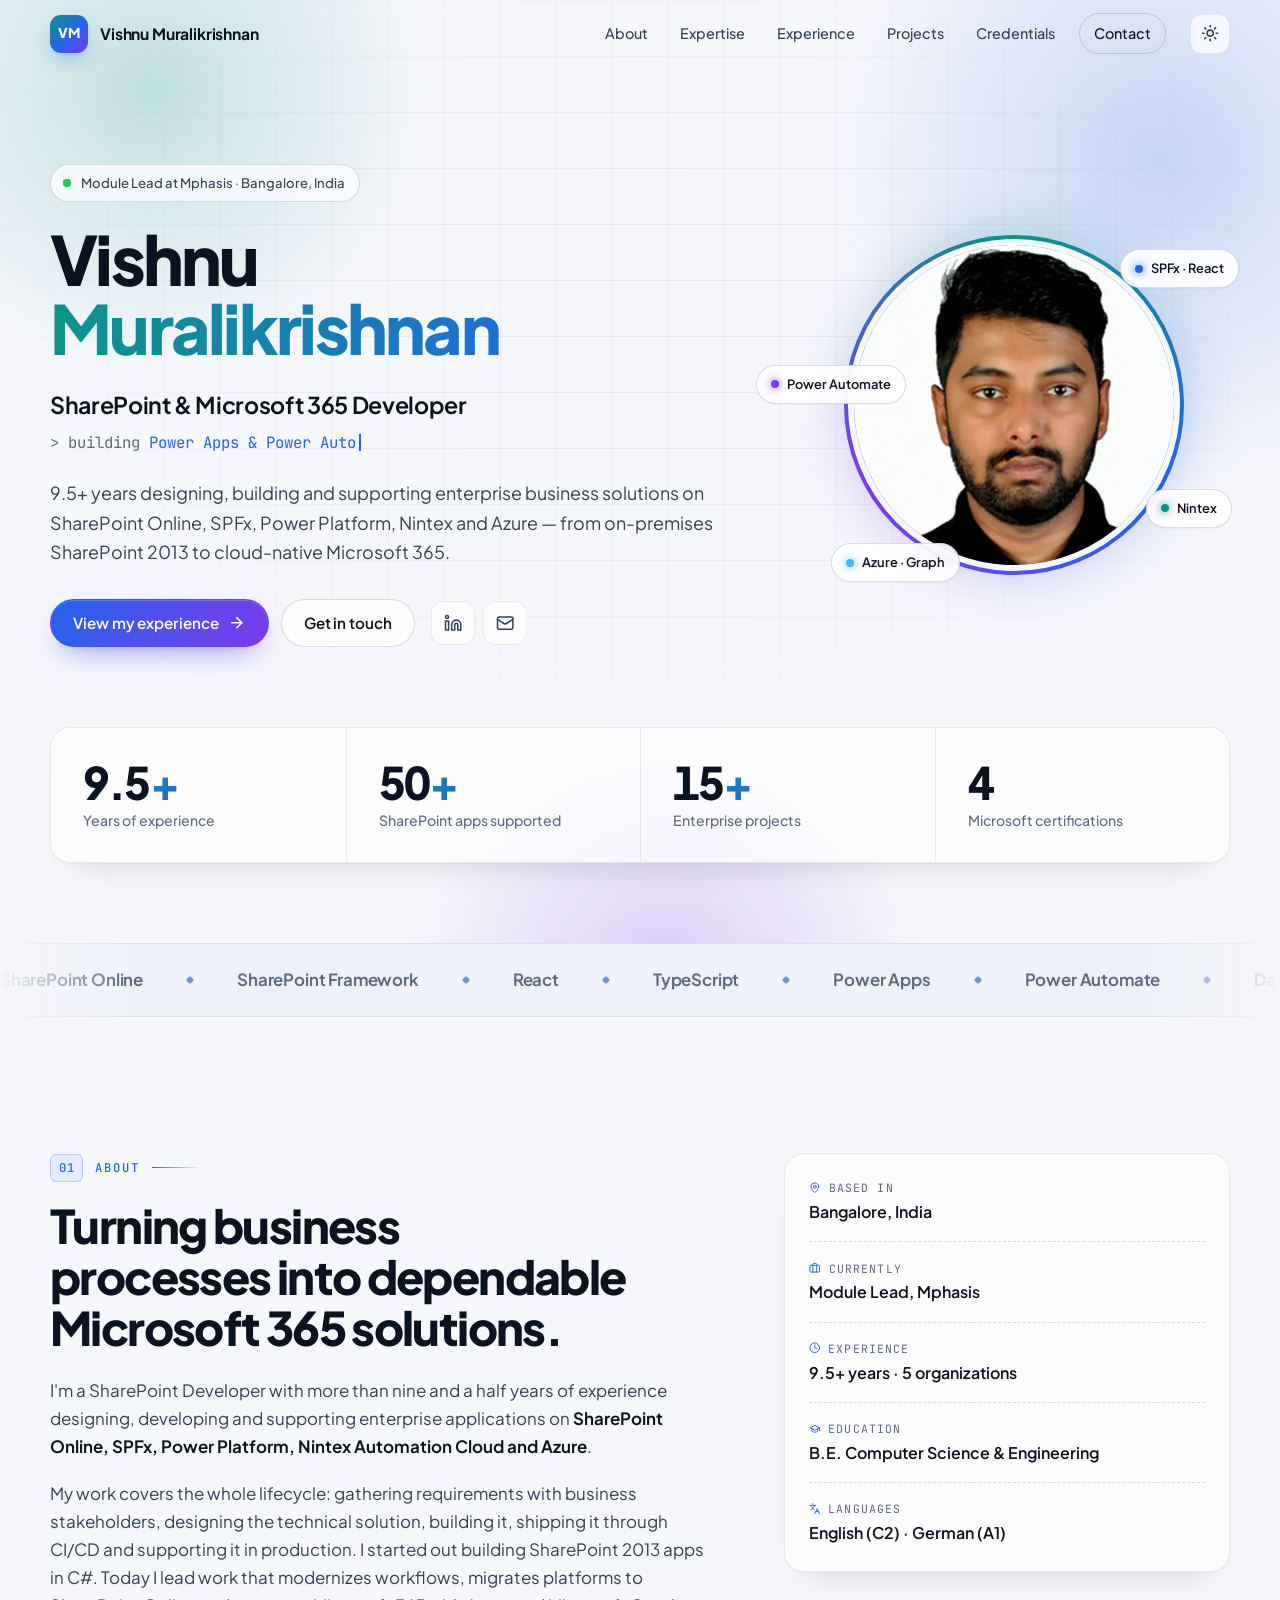
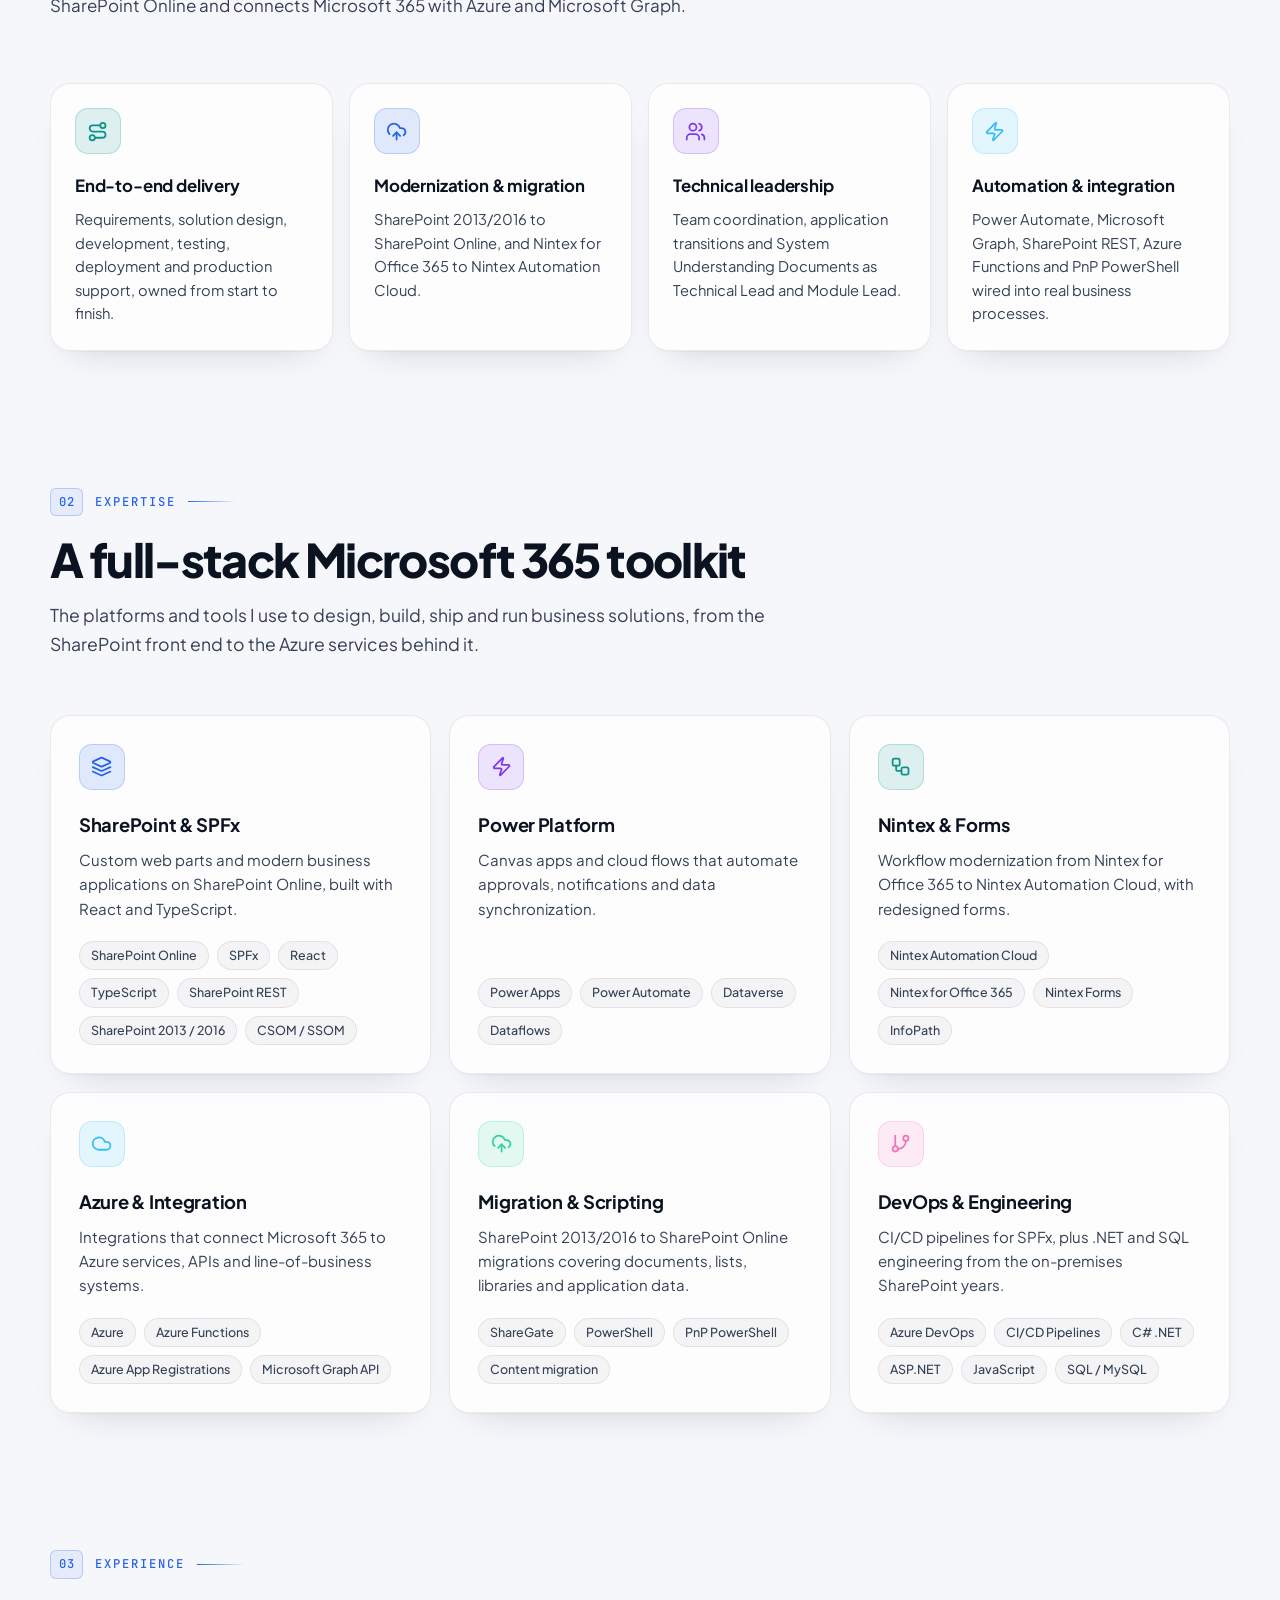
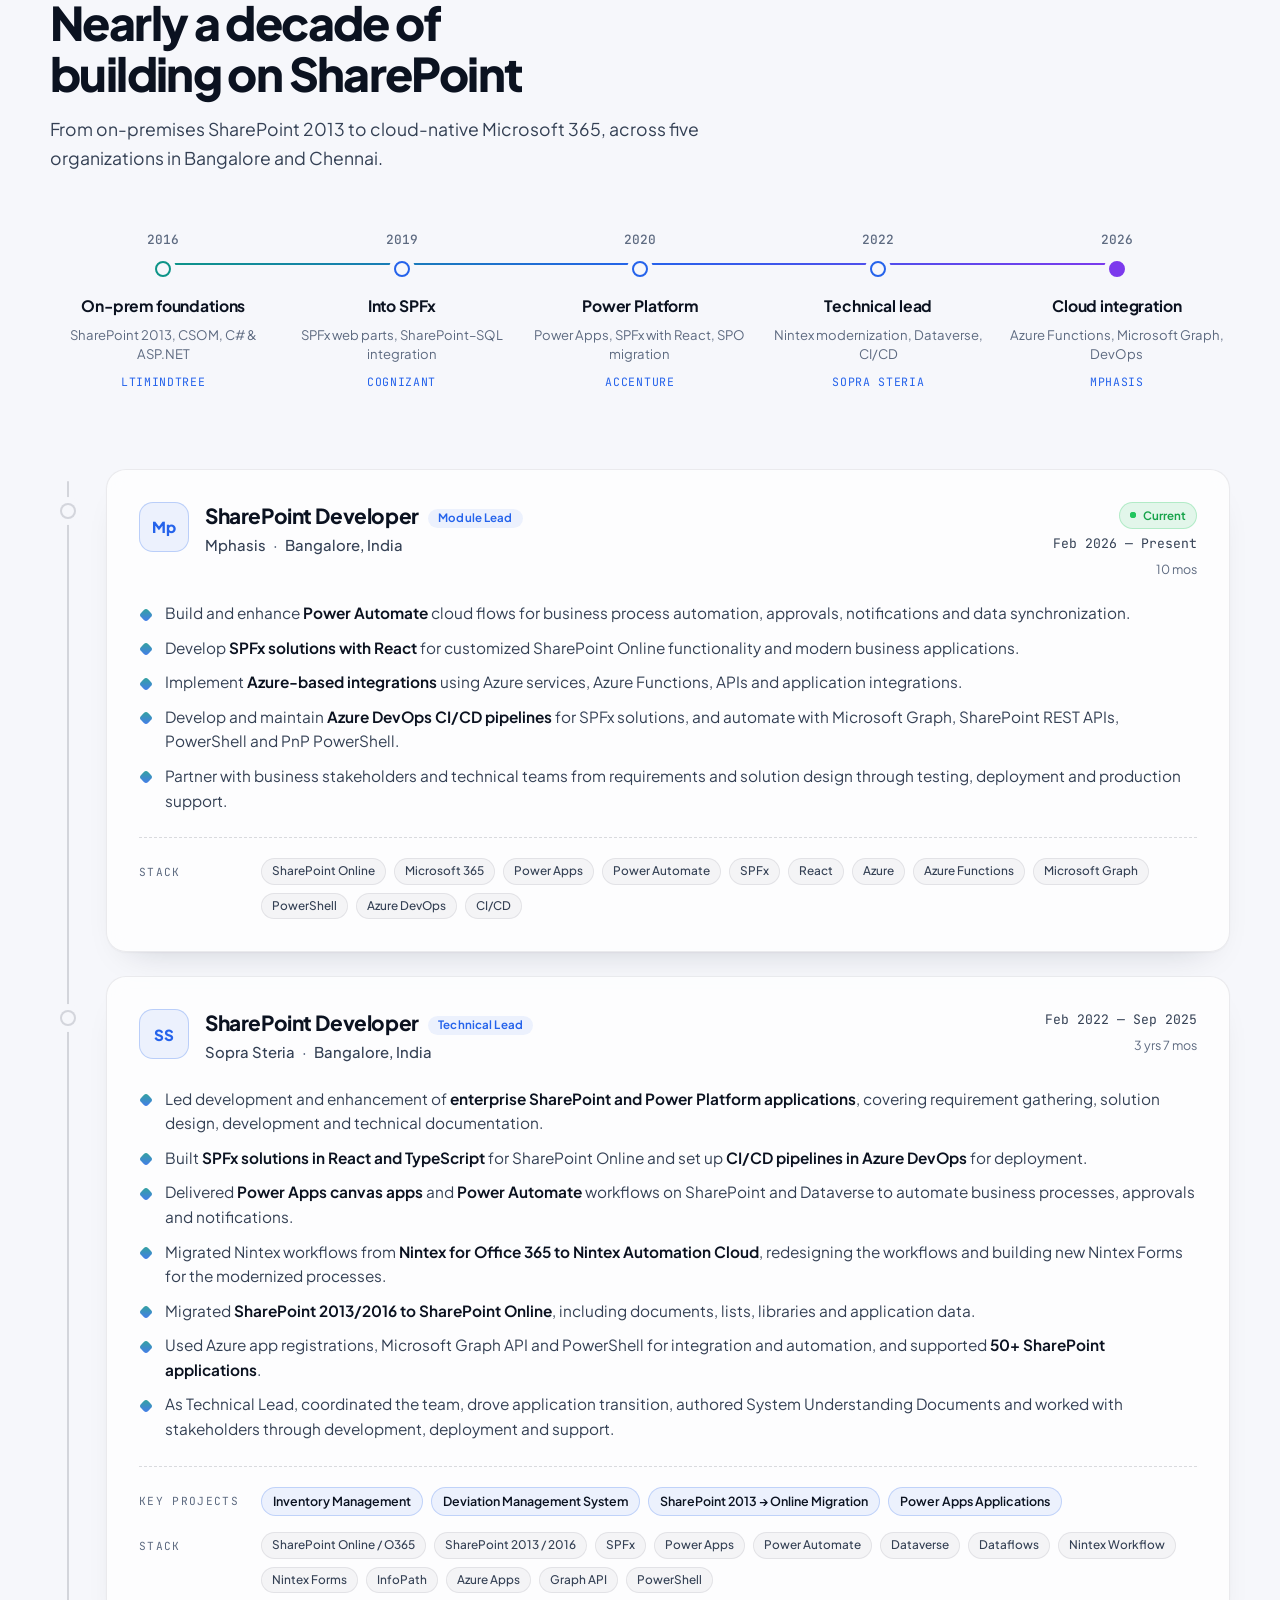
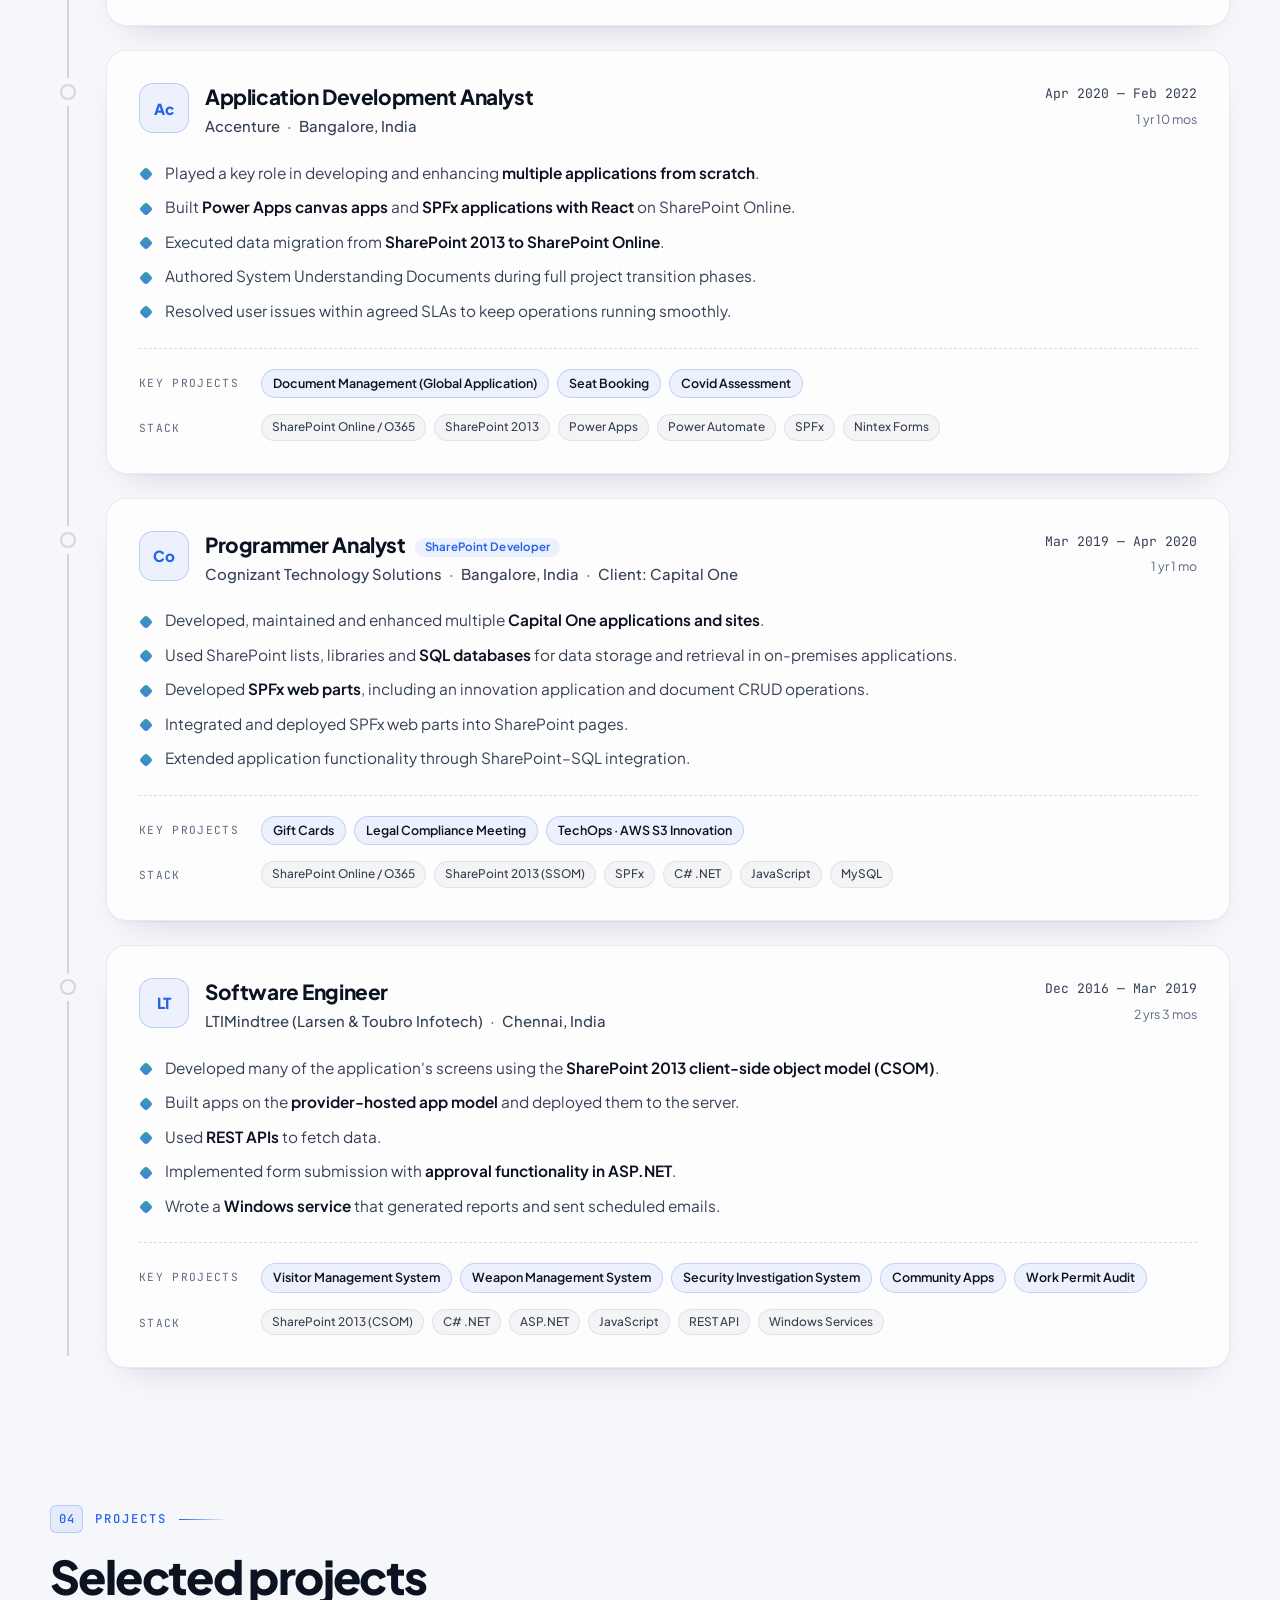
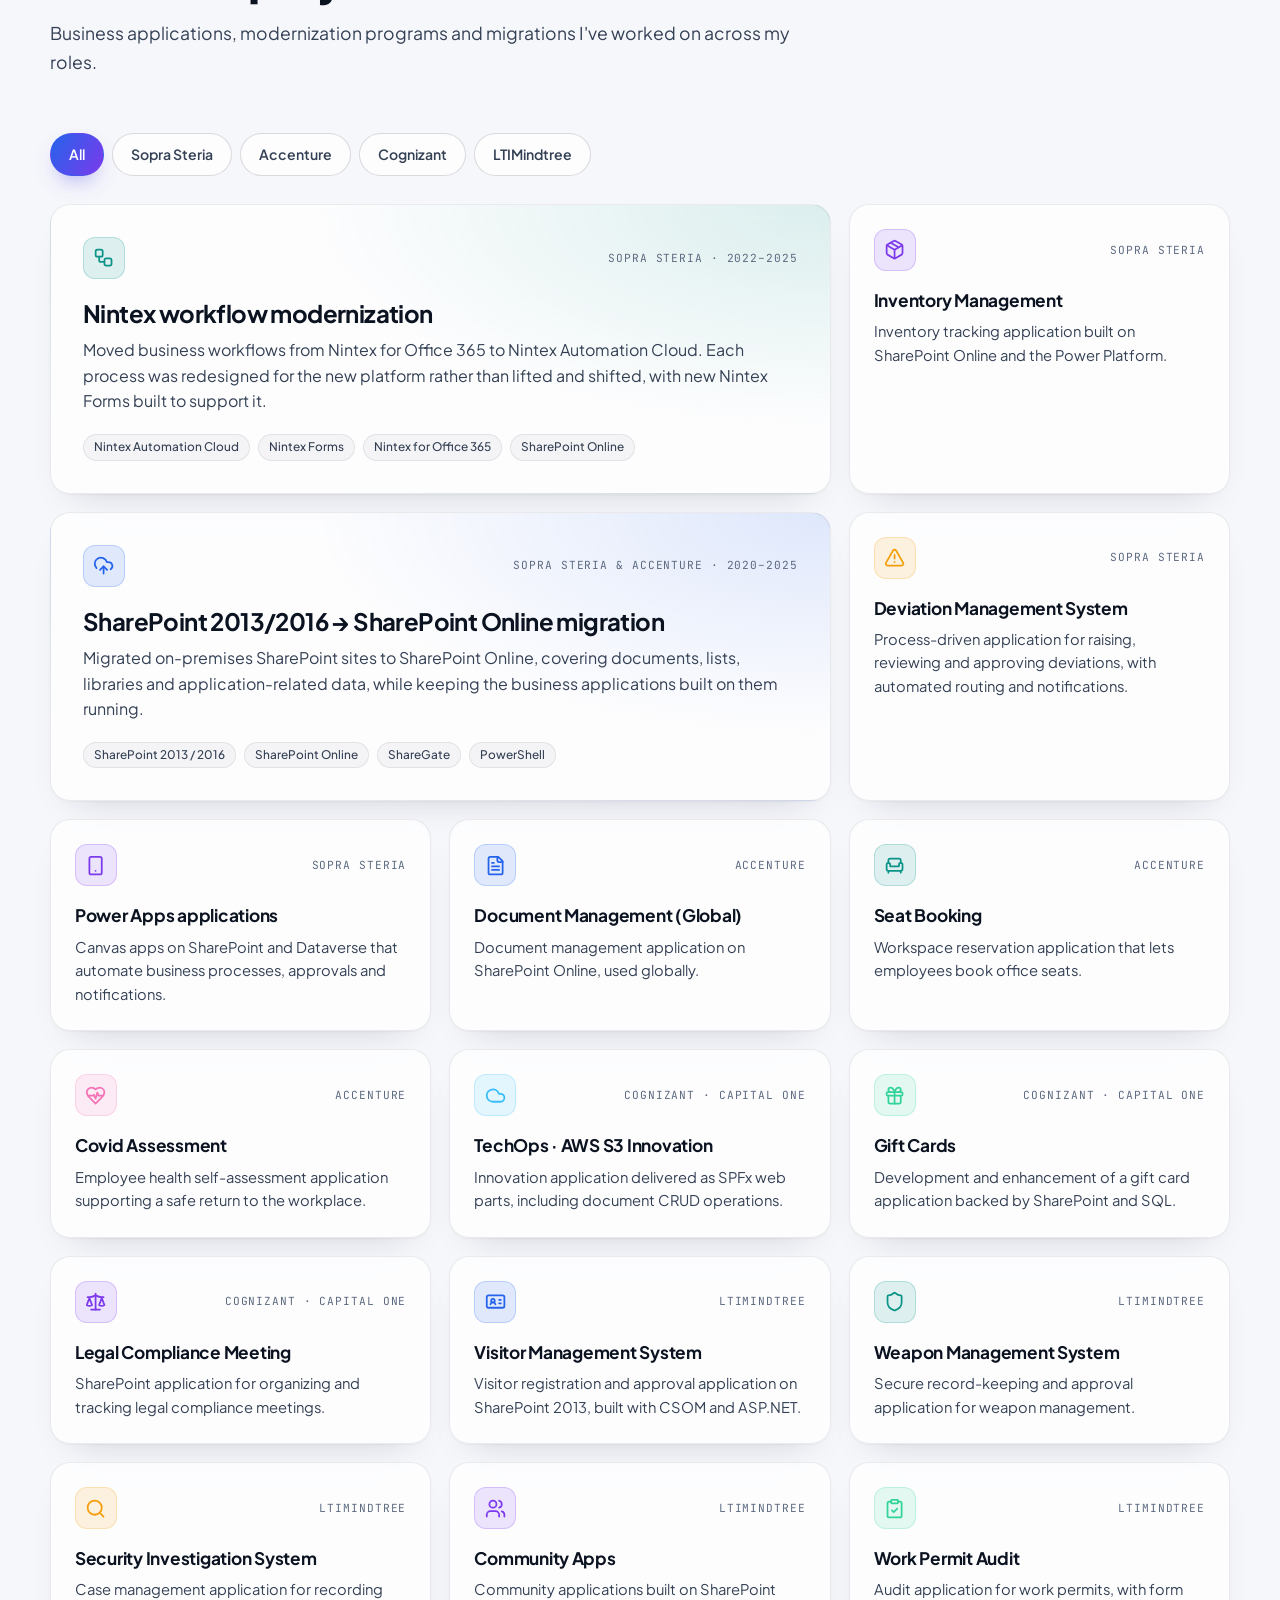
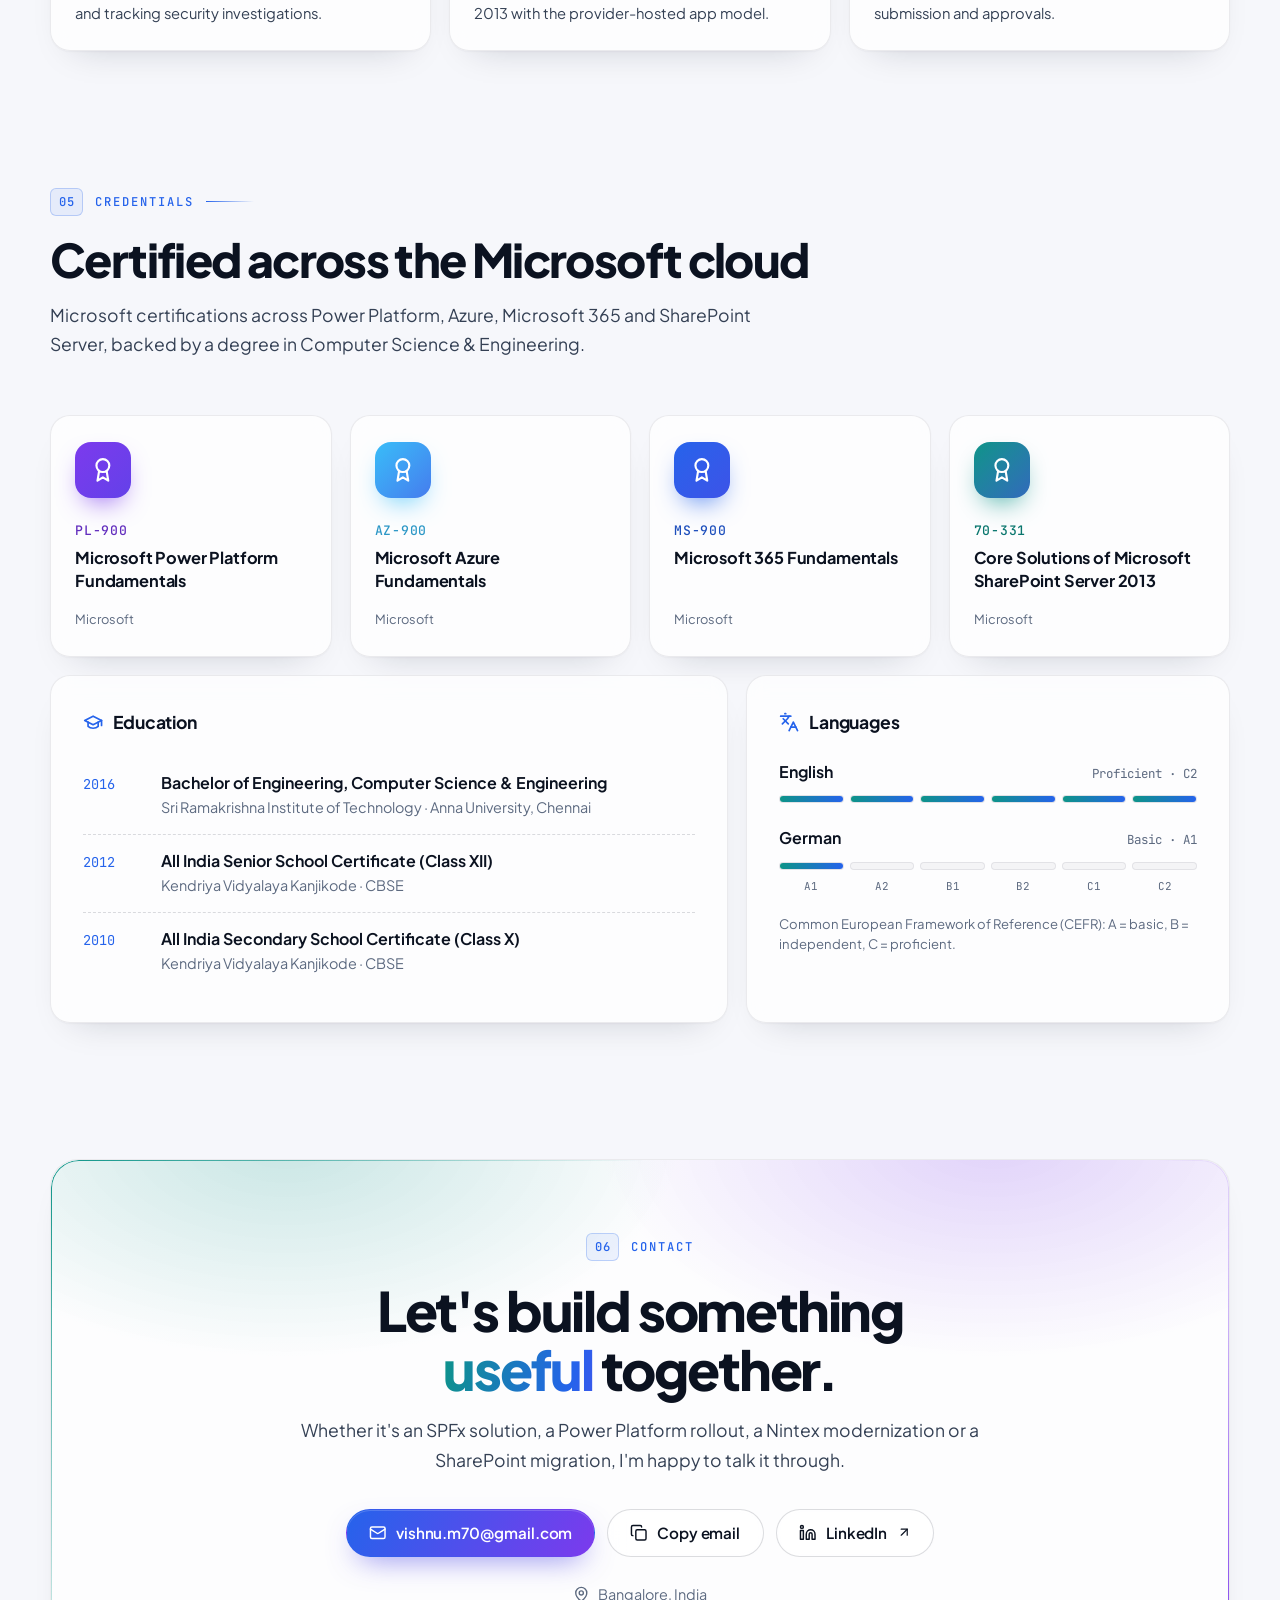
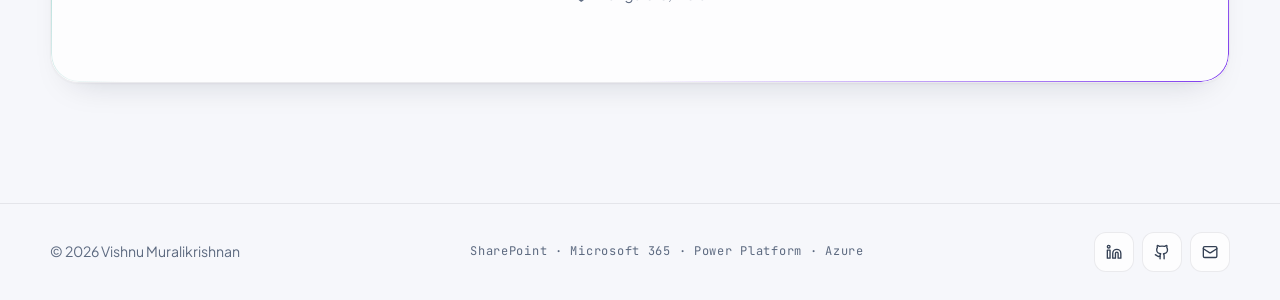
==== index.html @ fee33282 "Add personal portfolio site Single-page profile site for vishnumurali.github.io: hero, about, expert" ====
<!doctype html>
<html lang="en">
<head>
  <meta charset="utf-8">
  <meta name="viewport" content="width=device-width, initial-scale=1">
  <title>Vishnu Muralikrishnan — SharePoint &amp; Microsoft 365 Developer</title>
  <meta name="description" content="SharePoint Developer with 9.5+ years of experience in SharePoint Online, SPFx, React, Power Platform, Nintex Automation Cloud and Azure. Module Lead at Mphasis, Bangalore.">
  <meta name="author" content="Vishnu Muralikrishnan">
  <meta name="theme-color" content="#070b14" media="(prefers-color-scheme: dark)">
  <meta name="theme-color" content="#f6f7fb" media="(prefers-color-scheme: light)">
  <link rel="canonical" href="https://vishnumurali.github.io/">

  <meta property="og:type" content="profile">
  <meta property="og:url" content="https://vishnumurali.github.io/">
  <meta property="og:site_name" content="Vishnu Muralikrishnan">
  <meta property="og:title" content="Vishnu Muralikrishnan — SharePoint &amp; Microsoft 365 Developer">
  <meta property="og:description" content="9.5+ years building enterprise solutions on SharePoint Online, SPFx, Power Platform, Nintex and Azure.">
  <meta property="og:image" content="https://vishnumurali.github.io/assets/img/og-image.png">
  <meta property="og:image:width" content="1200">
  <meta property="og:image:height" content="630">
  <meta property="og:image:alt" content="Vishnu Muralikrishnan — SharePoint &amp; Microsoft 365 Developer">
  <meta property="profile:first_name" content="Vishnu">
  <meta property="profile:last_name" content="Muralikrishnan">
  <meta name="twitter:card" content="summary_large_image">
  <meta name="twitter:title" content="Vishnu Muralikrishnan — SharePoint &amp; Microsoft 365 Developer">
  <meta name="twitter:description" content="9.5+ years building enterprise solutions on SharePoint Online, SPFx, Power Platform, Nintex and Azure.">
  <meta name="twitter:image" content="https://vishnumurali.github.io/assets/img/og-image.png">

  <link rel="icon" href="assets/img/favicon.svg" type="image/svg+xml">
  <link rel="apple-touch-icon" href="assets/img/apple-touch-icon.png">
  <link rel="preconnect" href="https://fonts.googleapis.com">
  <link rel="preconnect" href="https://fonts.gstatic.com" crossorigin>
  <link rel="stylesheet" href="https://fonts.googleapis.com/css2?family=JetBrains+Mono:wght@400;500&amp;family=Plus+Jakarta+Sans:wght@400;500;600;700;800&amp;display=swap">
  <link rel="stylesheet" href="assets/css/style.css">
  <link rel="preload" as="image" href="assets/img/profile.webp" fetchpriority="high">

  <script>
    (function () {
      var d = document.documentElement, t = null;
      d.classList.add('js');
      try { t = localStorage.getItem('theme'); } catch (e) {}
      if (t !== 'light' && t !== 'dark') {
        t = window.matchMedia && matchMedia('(prefers-color-scheme: light)').matches ? 'light' : 'dark';
      }
      d.setAttribute('data-theme', t);
    })();
  </script>
  <script type="application/ld+json">
  {
    "@context": "https://schema.org",
    "@type": "Person",
    "name": "Vishnu Muralikrishnan",
    "url": "https://vishnumurali.github.io/",
    "image": "https://vishnumurali.github.io/assets/img/profile.webp",
    "jobTitle": "SharePoint Developer (Module Lead)",
    "worksFor": { "@type": "Organization", "name": "Mphasis" },
    "address": { "@type": "PostalAddress", "addressLocality": "Bangalore", "addressCountry": "IN" },
    "alumniOf": { "@type": "CollegeOrUniversity", "name": "Sri Ramakrishna Institute of Technology" },
    "email": "mailto:vishnu.m70@gmail.com",
    "sameAs": ["https://www.linkedin.com/in/vishnumuralikrishnan", "https://github.com/vishnumurali"],
    "knowsAbout": ["SharePoint Online", "SharePoint Framework (SPFx)", "React", "TypeScript", "Power Apps", "Power Automate", "Dataverse", "Nintex Automation Cloud", "Nintex Forms", "Microsoft Azure", "Azure Functions", "Microsoft Graph API", "PnP PowerShell", "Azure DevOps", "SharePoint Migration"]
  }
  </script>
  <script src="assets/js/main.js" defer></script>
</head>
<body>
  <a class="skip-link" href="#main">Skip to content</a>
  <div class="scroll-progress" aria-hidden="true"></div>

  <!-- Icon sprite -->
  <svg class="sprite" aria-hidden="true" focusable="false">
    <symbol id="i-arrow-right" viewBox="0 0 24 24"><path d="M5 12h14"/><path d="m12 5 7 7-7 7"/></symbol>
    <symbol id="i-arrow-up" viewBox="0 0 24 24"><path d="m5 12 7-7 7 7"/><path d="M12 19V5"/></symbol>
    <symbol id="i-arrow-up-right" viewBox="0 0 24 24"><path d="M7 7h10v10"/><path d="M7 17 17 7"/></symbol>
    <symbol id="i-mail" viewBox="0 0 24 24"><rect width="20" height="16" x="2" y="4" rx="2"/><path d="m22 7-8.97 5.7a1.94 1.94 0 0 1-2.06 0L2 7"/></symbol>
    <symbol id="i-linkedin" viewBox="0 0 24 24"><path d="M16 8a6 6 0 0 1 6 6v7h-4v-7a2 2 0 0 0-2-2 2 2 0 0 0-2 2v7h-4v-7a6 6 0 0 1 6-6z"/><rect width="4" height="12" x="2" y="9"/><circle cx="4" cy="4" r="2"/></symbol>
    <symbol id="i-github" viewBox="0 0 24 24"><path d="M15 22v-4a4.8 4.8 0 0 0-1-3.5c3 0 6-2 6-5.5.08-1.25-.27-2.48-1-3.5.28-1.15.28-2.35 0-3.5 0 0-1 0-3 1.5-2.64-.5-5.36-.5-8 0C6 2 5 2 5 2c-.3 1.15-.3 2.35 0 3.5A5.403 5.403 0 0 0 4 9c0 3.5 3 5.5 6 5.5-.39.49-.68 1.05-.85 1.65-.17.6-.22 1.23-.15 1.85v4"/><path d="M9 18c-4.51 2-5-2-7-2"/></symbol>
    <symbol id="i-sun" viewBox="0 0 24 24"><circle cx="12" cy="12" r="4"/><path d="M12 2v2"/><path d="M12 20v2"/><path d="m4.93 4.93 1.41 1.41"/><path d="m17.66 17.66 1.41 1.41"/><path d="M2 12h2"/><path d="M20 12h2"/><path d="m6.34 17.66-1.41 1.41"/><path d="m19.07 4.93-1.41 1.41"/></symbol>
    <symbol id="i-moon" viewBox="0 0 24 24"><path d="M12 3a6 6 0 0 0 9 9 9 9 0 1 1-9-9Z"/></symbol>
    <symbol id="i-menu" viewBox="0 0 24 24"><path d="M4 7h16"/><path d="M4 12h16"/><path d="M4 17h16"/></symbol>
    <symbol id="i-x" viewBox="0 0 24 24"><path d="M18 6 6 18"/><path d="m6 6 12 12"/></symbol>
    <symbol id="i-map-pin" viewBox="0 0 24 24"><path d="M20 10c0 6-8 12-8 12s-8-6-8-12a8 8 0 0 1 16 0Z"/><circle cx="12" cy="10" r="3"/></symbol>
    <symbol id="i-briefcase" viewBox="0 0 24 24"><rect width="20" height="14" x="2" y="7" rx="2"/><path d="M16 21V5a2 2 0 0 0-2-2h-4a2 2 0 0 0-2 2v16"/></symbol>
    <symbol id="i-clock" viewBox="0 0 24 24"><circle cx="12" cy="12" r="10"/><path d="M12 6v6l4 2"/></symbol>
    <symbol id="i-cap" viewBox="0 0 24 24"><path d="M22 10 12 5 2 10l10 5 10-5Z"/><path d="M6 12v5c3 3 9 3 12 0v-5"/><path d="M22 10v6"/></symbol>
    <symbol id="i-languages" viewBox="0 0 24 24"><path d="m5 8 6 6"/><path d="m4 14 6-6 2-3"/><path d="M2 5h12"/><path d="M7 2h1"/><path d="m22 22-5-10-5 10"/><path d="M14 18h6"/></symbol>
    <symbol id="i-layers" viewBox="0 0 24 24"><path d="M12.83 2.18a2 2 0 0 0-1.66 0L2.6 6.08a1 1 0 0 0 0 1.83l8.58 3.91a2 2 0 0 0 1.66 0l8.58-3.9a1 1 0 0 0 0-1.83Z"/><path d="m22 17.65-9.17 4.16a2 2 0 0 1-1.66 0L2 17.65"/><path d="m22 12.65-9.17 4.16a2 2 0 0 1-1.66 0L2 12.65"/></symbol>
    <symbol id="i-zap" viewBox="0 0 24 24"><path d="M4 14a1 1 0 0 1-.78-1.63l9.9-10.2a.5.5 0 0 1 .86.46l-1.92 6.02A1 1 0 0 0 13 10h7a1 1 0 0 1 .78 1.63l-9.9 10.2a.5.5 0 0 1-.86-.46l1.92-6.02A1 1 0 0 0 11 14z"/></symbol>
    <symbol id="i-workflow" viewBox="0 0 24 24"><rect width="8" height="8" x="3" y="3" rx="2"/><path d="M7 11v4a2 2 0 0 0 2 2h4"/><rect width="8" height="8" x="13" y="13" rx="2"/></symbol>
    <symbol id="i-cloud" viewBox="0 0 24 24"><path d="M17.5 19H9a7 7 0 1 1 6.71-9h1.79a4.5 4.5 0 1 1 0 9Z"/></symbol>
    <symbol id="i-cloud-up" viewBox="0 0 24 24"><path d="M12 13v8"/><path d="M4 14.9A7 7 0 1 1 15.71 8h1.79a4.5 4.5 0 0 1 2.5 8.24"/><path d="m8 17 4-4 4 4"/></symbol>
    <symbol id="i-branch" viewBox="0 0 24 24"><path d="M6 3v12"/><circle cx="18" cy="6" r="3"/><circle cx="6" cy="18" r="3"/><path d="M18 9a9 9 0 0 1-9 9"/></symbol>
    <symbol id="i-route" viewBox="0 0 24 24"><circle cx="6" cy="19" r="3"/><path d="M9 19h8.5a3.5 3.5 0 0 0 0-7h-11a3.5 3.5 0 0 1 0-7H15"/><circle cx="18" cy="5" r="3"/></symbol>
    <symbol id="i-users" viewBox="0 0 24 24"><path d="M16 21v-2a4 4 0 0 0-4-4H6a4 4 0 0 0-4 4v2"/><circle cx="9" cy="7" r="4"/><path d="M22 21v-2a4 4 0 0 0-3-3.87"/><path d="M16 3.13a4 4 0 0 1 0 7.75"/></symbol>
    <symbol id="i-award" viewBox="0 0 24 24"><circle cx="12" cy="8" r="6"/><path d="M15.48 12.89 17 22l-5-3-5 3 1.52-9.11"/></symbol>
    <symbol id="i-shield" viewBox="0 0 24 24"><path d="M20 13c0 5-3.5 7.5-7.66 8.95a1 1 0 0 1-.67-.01C7.5 20.5 4 18 4 13V6a1 1 0 0 1 1-1c2 0 4.5-1.2 6.24-2.72a1.17 1.17 0 0 1 1.52 0C14.51 3.81 17 5 19 5a1 1 0 0 1 1 1z"/></symbol>
    <symbol id="i-shield-check" viewBox="0 0 24 24"><path d="M20 13c0 5-3.5 7.5-7.66 8.95a1 1 0 0 1-.67-.01C7.5 20.5 4 18 4 13V6a1 1 0 0 1 1-1c2 0 4.5-1.2 6.24-2.72a1.17 1.17 0 0 1 1.52 0C14.51 3.81 17 5 19 5a1 1 0 0 1 1 1z"/><path d="m9 12 2 2 4-4"/></symbol>
    <symbol id="i-copy" viewBox="0 0 24 24"><rect width="14" height="14" x="8" y="8" rx="2"/><path d="M4 16c-1.1 0-2-.9-2-2V4c0-1.1.9-2 2-2h10c1.1 0 2 .9 2 2"/></symbol>
    <symbol id="i-check" viewBox="0 0 24 24"><path d="M20 6 9 17l-5-5"/></symbol>
    <symbol id="i-code" viewBox="0 0 24 24"><path d="m16 18 6-6-6-6"/><path d="m8 6-6 6 6 6"/></symbol>
    <symbol id="i-package" viewBox="0 0 24 24"><path d="M11 21.73a2 2 0 0 0 2 0l7-4A2 2 0 0 0 21 16V8a2 2 0 0 0-1-1.73l-7-4a2 2 0 0 0-2 0l-7 4A2 2 0 0 0 3 8v8a2 2 0 0 0 1 1.73z"/><path d="M12 22V12"/><path d="m3.3 7 7.7 4.73a2 2 0 0 0 2 0L20.7 7"/><path d="m7.5 4.27 9 5.15"/></symbol>
    <symbol id="i-alert" viewBox="0 0 24 24"><path d="m21.73 18-8-14a2 2 0 0 0-3.48 0l-8 14A2 2 0 0 0 4 21h16a2 2 0 0 0 1.73-3"/><path d="M12 9v4"/><path d="M12 17h.01"/></symbol>
    <symbol id="i-phone-app" viewBox="0 0 24 24"><rect width="14" height="20" x="5" y="2" rx="2"/><path d="M12 18h.01"/></symbol>
    <symbol id="i-file" viewBox="0 0 24 24"><path d="M15 2H6a2 2 0 0 0-2 2v16a2 2 0 0 0 2 2h12a2 2 0 0 0 2-2V7Z"/><path d="M14 2v4a2 2 0 0 0 2 2h4"/><path d="M16 13H8"/><path d="M16 17H8"/><path d="M10 9H8"/></symbol>
    <symbol id="i-seat" viewBox="0 0 24 24"><path d="M19 9V6a2 2 0 0 0-2-2H7a2 2 0 0 0-2 2v3"/><path d="M3 16a2 2 0 0 0 2 2h14a2 2 0 0 0 2-2v-5a2 2 0 0 0-4 0v1.5a.5.5 0 0 1-.5.5h-9a.5.5 0 0 1-.5-.5V11a2 2 0 0 0-4 0z"/><path d="M5 18v2"/><path d="M19 18v2"/></symbol>
    <symbol id="i-heart-pulse" viewBox="0 0 24 24"><path d="M19 14c1.49-1.46 3-3.21 3-5.5A5.5 5.5 0 0 0 16.5 3c-1.76 0-3 .5-4.5 2-1.5-1.5-2.74-2-4.5-2A5.5 5.5 0 0 0 2 8.5c0 2.3 1.5 4.05 3 5.5l7 7Z"/><path d="M3.22 12H9.5l.5-1 2 4.5 2-7 1.5 3.5h5.27"/></symbol>
    <symbol id="i-gift" viewBox="0 0 24 24"><rect x="3" y="8" width="18" height="4" rx="1"/><path d="M12 8v13"/><path d="M19 12v7a2 2 0 0 1-2 2H7a2 2 0 0 1-2-2v-7"/><path d="M7.5 8a2.5 2.5 0 0 1 0-5C9.5 3 11 5 12 8c1-3 2.5-5 4.5-5a2.5 2.5 0 0 1 0 5"/></symbol>
    <symbol id="i-scale" viewBox="0 0 24 24"><path d="m16 16 3-8 3 8c-.87.65-1.92 1-3 1s-2.13-.35-3-1Z"/><path d="m2 16 3-8 3 8c-.87.65-1.92 1-3 1s-2.13-.35-3-1Z"/><path d="M7 21h10"/><path d="M12 3v18"/><path d="M3 7h2c2 0 5-1 7-2 2 1 5 2 7 2h2"/></symbol>
    <symbol id="i-id-card" viewBox="0 0 24 24"><path d="M16 10h2"/><path d="M16 14h2"/><path d="M6.17 15a3 3 0 0 1 5.66 0"/><circle cx="9" cy="11" r="2"/><rect x="2" y="5" width="20" height="14" rx="2"/></symbol>
    <symbol id="i-search" viewBox="0 0 24 24"><circle cx="11" cy="11" r="8"/><path d="m21 21-4.3-4.3"/></symbol>
    <symbol id="i-clipboard" viewBox="0 0 24 24"><rect width="8" height="4" x="8" y="2" rx="1"/><path d="M16 4h2a2 2 0 0 1 2 2v14a2 2 0 0 1-2 2H6a2 2 0 0 1-2-2V6a2 2 0 0 1 2-2h2"/><path d="m9 14 2 2 4-4"/></symbol>
  </svg>

  <!-- Navigation -->
  <header class="nav">
    <div class="container nav-inner">
      <a class="brand" href="#top" aria-label="Vishnu Muralikrishnan, back to top">
        <span class="brand-mark" aria-hidden="true">VM</span>
        <span class="brand-name">Vishnu Muralikrishnan</span>
      </a>
      <nav class="nav-links" id="nav-links" aria-label="Primary">
        <a href="#about">About</a>
        <a href="#expertise">Expertise</a>
        <a href="#experience">Experience</a>
        <a href="#projects">Projects</a>
        <a href="#credentials">Credentials</a>
        <a href="#contact" class="nav-cta">Contact</a>
      </nav>
      <div class="nav-actions">
        <button class="icon-btn theme-toggle" type="button" aria-label="Switch color theme">
          <svg class="i i-sun"><use href="#i-sun"/></svg>
          <svg class="i i-moon"><use href="#i-moon"/></svg>
        </button>
        <button class="icon-btn menu-toggle" type="button" aria-label="Open menu" aria-expanded="false" aria-controls="nav-links">
          <svg class="i i-open"><use href="#i-menu"/></svg>
          <svg class="i i-close"><use href="#i-x"/></svg>
        </button>
      </div>
    </div>
  </header>

  <main id="main">

    <!-- Hero -->
    <section class="hero" id="top">
      <div class="hero-bg" aria-hidden="true">
        <div class="aurora aurora-1"></div>
        <div class="aurora aurora-2"></div>
        <div class="aurora aurora-3"></div>
        <div class="hero-grid"></div>
        <div class="hero-grid hero-grid--glow"></div>
      </div>

      <div class="container hero-inner">
        <div class="hero-copy">
          <p class="hero-badge anim-in" style="--i:0"><span class="pulse" aria-hidden="true"></span>Module Lead at Mphasis · Bangalore, India</p>
          <h1 class="hero-title anim-in" style="--i:1">Vishnu <span class="grad-text">Muralikrishnan</span></h1>
          <p class="hero-role anim-in" style="--i:2">
            <span class="role-static">SharePoint &amp; Microsoft 365 Developer</span>
            <span class="role-typed" aria-hidden="true"><span class="typed-prefix">&gt; building</span> <span class="typed" data-words="SPFx solutions with React|Power Apps &amp; Power Automate|Nintex Automation Cloud workflows|Azure &amp; Microsoft Graph integrations|SharePoint Online migrations">SPFx solutions with React</span><span class="caret"></span></span>
          </p>
          <p class="hero-lead anim-in" style="--i:3">
            9.5+ years designing, building and supporting enterprise business solutions on SharePoint Online, SPFx, Power Platform, Nintex and Azure — from on-premises SharePoint 2013 to cloud-native Microsoft&nbsp;365.
          </p>
          <div class="hero-cta anim-in" style="--i:4">
            <a class="btn btn-primary" href="#experience">View my experience <svg class="i"><use href="#i-arrow-right"/></svg></a>
            <a class="btn btn-ghost" href="#contact">Get in touch</a>
            <div class="hero-social">
              <a class="icon-btn" href="https://www.linkedin.com/in/vishnumuralikrishnan" target="_blank" rel="noopener" aria-label="LinkedIn profile"><svg class="i"><use href="#i-linkedin"/></svg></a>
              <a class="icon-btn" href="mailto:vishnu.m70@gmail.com" aria-label="Send an email"><svg class="i"><use href="#i-mail"/></svg></a>
            </div>
          </div>
        </div>

        <div class="hero-visual anim-in" style="--i:2">
          <div class="portrait">
            <div class="portrait-glow" aria-hidden="true"></div>
            <div class="portrait-ring" aria-hidden="true"></div>
            <img src="assets/img/profile.webp" width="500" height="500" alt="Portrait of Vishnu Muralikrishnan" fetchpriority="high">
            <span class="float-chip chip-1" aria-hidden="true"><i style="--c:var(--a2)"></i>SPFx · React</span>
            <span class="float-chip chip-2" aria-hidden="true"><i style="--c:var(--a3)"></i>Power Automate</span>
            <span class="float-chip chip-3" aria-hidden="true"><i style="--c:var(--a1)"></i>Nintex</span>
            <span class="float-chip chip-4" aria-hidden="true"><i style="--c:#38bdf8"></i>Azure · Graph</span>
          </div>
        </div>
      </div>

      <div class="container">
        <dl class="stats anim-in" style="--i:5">
          <div class="stat">
            <dt>Years of experience</dt>
            <dd><span data-count="9.5" data-decimals="1">9.5</span><span class="stat-suffix">+</span></dd>
          </div>
          <div class="stat">
            <dt>SharePoint apps supported</dt>
            <dd><span data-count="50">50</span><span class="stat-suffix">+</span></dd>
          </div>
          <div class="stat">
            <dt>Enterprise projects</dt>
            <dd><span data-count="15">15</span><span class="stat-suffix">+</span></dd>
          </div>
          <div class="stat">
            <dt>Microsoft certifications</dt>
            <dd><span data-count="4">4</span></dd>
          </div>
        </dl>
      </div>
    </section>

    <!-- Tech marquee -->
    <div class="marquee" aria-label="Technologies I work with">
      <div class="marquee-track">
        <ul class="marquee-list">
          <li>SharePoint Online</li>
          <li>SharePoint Framework</li>
          <li>React</li>
          <li>TypeScript</li>
          <li>Power Apps</li>
          <li>Power Automate</li>
          <li>Dataverse</li>
          <li>Nintex Automation Cloud</li>
          <li>Nintex Forms</li>
          <li>Azure Functions</li>
          <li>Microsoft Graph</li>
          <li>Azure DevOps</li>
          <li>PnP PowerShell</li>
          <li>ShareGate</li>
          <li>C# .NET</li>
          <li>SharePoint 2013 / 2016</li>
        </ul>
      </div>
    </div>

    <!-- About -->
    <section class="section" id="about">
      <div class="container">
        <div class="about-grid">
          <div class="about-copy">
            <header class="section-head" data-reveal>
              <span class="eyebrow"><span class="eyebrow-num">01</span>About</span>
              <h2 class="section-title">Turning business processes into dependable Microsoft&nbsp;365 solutions.</h2>
            </header>
            <div class="prose" data-reveal>
              <p>I'm a SharePoint Developer with more than nine and a half years of experience designing, developing and supporting enterprise applications on <strong>SharePoint Online, SPFx, Power Platform, Nintex Automation Cloud and Azure</strong>.</p>
              <p>My work covers the whole lifecycle: gathering requirements with business stakeholders, designing the technical solution, building it, shipping it through CI/CD and supporting it in production. I started out building SharePoint 2013 apps in C#. Today I lead work that modernizes workflows, migrates platforms to SharePoint Online and connects Microsoft&nbsp;365 with Azure and Microsoft Graph.</p>
            </div>
          </div>

          <aside class="facts card" data-reveal aria-label="Quick facts">
            <dl>
              <div class="fact"><dt><svg class="i"><use href="#i-map-pin"/></svg>Based in</dt><dd>Bangalore, India</dd></div>
              <div class="fact"><dt><svg class="i"><use href="#i-briefcase"/></svg>Currently</dt><dd>Module Lead, Mphasis</dd></div>
              <div class="fact"><dt><svg class="i"><use href="#i-clock"/></svg>Experience</dt><dd>9.5+ years · 5 organizations</dd></div>
              <div class="fact"><dt><svg class="i"><use href="#i-cap"/></svg>Education</dt><dd>B.E. Computer Science &amp; Engineering</dd></div>
              <div class="fact"><dt><svg class="i"><use href="#i-languages"/></svg>Languages</dt><dd>English (C2) · German (A1)</dd></div>
            </dl>
          </aside>
        </div>

        <div class="pillars" data-stagger>
          <article class="pillar card spot" data-reveal style="--c:var(--a1)">
            <span class="tile-icon"><svg class="i"><use href="#i-route"/></svg></span>
            <h3>End-to-end delivery</h3>
            <p>Requirements, solution design, development, testing, deployment and production support, owned from start to finish.</p>
          </article>
          <article class="pillar card spot" data-reveal style="--c:var(--a2)">
            <span class="tile-icon"><svg class="i"><use href="#i-cloud-up"/></svg></span>
            <h3>Modernization &amp; migration</h3>
            <p>SharePoint 2013/2016 to SharePoint Online, and Nintex for Office 365 to Nintex Automation Cloud.</p>
          </article>
          <article class="pillar card spot" data-reveal style="--c:var(--a3)">
            <span class="tile-icon"><svg class="i"><use href="#i-users"/></svg></span>
            <h3>Technical leadership</h3>
            <p>Team coordination, application transitions and System Understanding Documents as Technical Lead and Module Lead.</p>
          </article>
          <article class="pillar card spot" data-reveal style="--c:#38bdf8">
            <span class="tile-icon"><svg class="i"><use href="#i-zap"/></svg></span>
            <h3>Automation &amp; integration</h3>
            <p>Power Automate, Microsoft Graph, SharePoint REST, Azure Functions and PnP PowerShell wired into real business processes.</p>
          </article>
        </div>
      </div>
    </section>

    <!-- Expertise -->
    <section class="section" id="expertise">
      <div class="container">
        <header class="section-head" data-reveal>
          <span class="eyebrow"><span class="eyebrow-num">02</span>Expertise</span>
          <h2 class="section-title">A full-stack Microsoft&nbsp;365 toolkit</h2>
          <p class="section-sub">The platforms and tools I use to design, build, ship and run business solutions, from the SharePoint front end to the Azure services behind it.</p>
        </header>

        <div class="skills-grid" data-stagger>
          <article class="skill-card card spot" data-reveal style="--c:var(--a2)">
            <span class="tile-icon"><svg class="i"><use href="#i-layers"/></svg></span>
            <h3>SharePoint &amp; SPFx</h3>
            <p>Custom web parts and modern business applications on SharePoint Online, built with React and TypeScript.</p>
            <ul class="chips">
              <li>SharePoint Online</li><li>SPFx</li><li>React</li><li>TypeScript</li><li>SharePoint REST</li><li>SharePoint 2013 / 2016</li><li>CSOM / SSOM</li>
            </ul>
          </article>
          <article class="skill-card card spot" data-reveal style="--c:var(--a3)">
            <span class="tile-icon"><svg class="i"><use href="#i-zap"/></svg></span>
            <h3>Power Platform</h3>
            <p>Canvas apps and cloud flows that automate approvals, notifications and data synchronization.</p>
            <ul class="chips">
              <li>Power Apps</li><li>Power Automate</li><li>Dataverse</li><li>Dataflows</li>
            </ul>
          </article>
          <article class="skill-card card spot" data-reveal style="--c:var(--a1)">
            <span class="tile-icon"><svg class="i"><use href="#i-workflow"/></svg></span>
            <h3>Nintex &amp; Forms</h3>
            <p>Workflow modernization from Nintex for Office 365 to Nintex Automation Cloud, with redesigned forms.</p>
            <ul class="chips">
              <li>Nintex Automation Cloud</li><li>Nintex for Office 365</li><li>Nintex Forms</li><li>InfoPath</li>
            </ul>
          </article>
          <article class="skill-card card spot" data-reveal style="--c:#38bdf8">
            <span class="tile-icon"><svg class="i"><use href="#i-cloud"/></svg></span>
            <h3>Azure &amp; Integration</h3>
            <p>Integrations that connect Microsoft&nbsp;365 to Azure services, APIs and line-of-business systems.</p>
            <ul class="chips">
              <li>Azure</li><li>Azure Functions</li><li>Azure App Registrations</li><li>Microsoft Graph API</li>
            </ul>
          </article>
          <article class="skill-card card spot" data-reveal style="--c:#34d399">
            <span class="tile-icon"><svg class="i"><use href="#i-cloud-up"/></svg></span>
            <h3>Migration &amp; Scripting</h3>
            <p>SharePoint 2013/2016 to SharePoint Online migrations covering documents, lists, libraries and application data.</p>
            <ul class="chips">
              <li>ShareGate</li><li>PowerShell</li><li>PnP PowerShell</li><li>Content migration</li>
            </ul>
          </article>
          <article class="skill-card card spot" data-reveal style="--c:#f472b6">
            <span class="tile-icon"><svg class="i"><use href="#i-branch"/></svg></span>
            <h3>DevOps &amp; Engineering</h3>
            <p>CI/CD pipelines for SPFx, plus .NET and SQL engineering from the on-premises SharePoint years.</p>
            <ul class="chips">
              <li>Azure DevOps</li><li>CI/CD Pipelines</li><li>C# .NET</li><li>ASP.NET</li><li>JavaScript</li><li>SQL / MySQL</li>
            </ul>
          </article>
        </div>
      </div>
    </section>

    <!-- Experience -->
    <section class="section" id="experience">
      <div class="container">
        <header class="section-head" data-reveal>
          <span class="eyebrow"><span class="eyebrow-num">03</span>Experience</span>
          <h2 class="section-title">Nearly a decade of building on SharePoint</h2>
          <p class="section-sub">From on-premises SharePoint 2013 to cloud-native Microsoft&nbsp;365, across five organizations in Bangalore and Chennai.</p>
        </header>

        <ol class="journey" data-reveal aria-label="Career at a glance">
          <li><a href="#role-ltim"><span class="j-year">2016</span><span class="j-dot" aria-hidden="true"></span><span class="j-title">On-prem foundations</span><span class="j-text">SharePoint 2013, CSOM, C# &amp; ASP.NET</span><span class="j-org">LTIMindtree</span></a></li>
          <li><a href="#role-cognizant"><span class="j-year">2019</span><span class="j-dot" aria-hidden="true"></span><span class="j-title">Into SPFx</span><span class="j-text">SPFx web parts, SharePoint–SQL integration</span><span class="j-org">Cognizant</span></a></li>
          <li><a href="#role-accenture"><span class="j-year">2020</span><span class="j-dot" aria-hidden="true"></span><span class="j-title">Power Platform</span><span class="j-text">Power Apps, SPFx with React, SPO migration</span><span class="j-org">Accenture</span></a></li>
          <li><a href="#role-sopra"><span class="j-year">2022</span><span class="j-dot" aria-hidden="true"></span><span class="j-title">Technical lead</span><span class="j-text">Nintex modernization, Dataverse, CI/CD</span><span class="j-org">Sopra Steria</span></a></li>
          <li><a href="#role-mphasis"><span class="j-year">2026</span><span class="j-dot" aria-hidden="true"></span><span class="j-title">Cloud integration</span><span class="j-text">Azure Functions, Microsoft Graph, DevOps</span><span class="j-org">Mphasis</span></a></li>
        </ol>

        <div class="timeline">
          <div class="timeline-track" aria-hidden="true"><div class="timeline-fill"></div></div>

          <!-- Mphasis -->
          <article class="tl-item" id="role-mphasis">
            <span class="tl-dot" aria-hidden="true"></span>
            <div class="role card spot" data-reveal>
              <div class="role-head">
                <span class="role-mono" aria-hidden="true">Mp</span>
                <div class="role-main">
                  <h3 class="role-title">SharePoint Developer <span class="role-level">Module Lead</span></h3>
                  <p class="role-org">Mphasis <span class="sep">·</span> Bangalore, India</p>
                </div>
                <div class="role-meta">
                  <span class="badge-current"><span class="pulse" aria-hidden="true"></span>Current</span>
                  <span class="role-dates">Feb 2026 — Present</span>
                  <span class="role-dur" data-from="2026-02-16">8 mos</span>
                </div>
              </div>
              <ul class="role-points">
                <li>Build and enhance <strong>Power Automate</strong> cloud flows for business process automation, approvals, notifications and data synchronization.</li>
                <li>Develop <strong>SPFx solutions with React</strong> for customized SharePoint Online functionality and modern business applications.</li>
                <li>Implement <strong>Azure-based integrations</strong> using Azure services, Azure Functions, APIs and application integrations.</li>
                <li>Develop and maintain <strong>Azure DevOps CI/CD pipelines</strong> for SPFx solutions, and automate with Microsoft Graph, SharePoint REST APIs, PowerShell and PnP PowerShell.</li>
                <li>Partner with business stakeholders and technical teams from requirements and solution design through testing, deployment and production support.</li>
              </ul>
              <div class="role-foot">
                <div class="role-group">
                  <span class="role-label">Stack</span>
                  <ul class="chips chips--sm">
                    <li>SharePoint Online</li><li>Microsoft 365</li><li>Power Apps</li><li>Power Automate</li><li>SPFx</li><li>React</li><li>Azure</li><li>Azure Functions</li><li>Microsoft Graph</li><li>PowerShell</li><li>Azure DevOps</li><li>CI/CD</li>
                  </ul>
                </div>
              </div>
            </div>
          </article>

          <!-- Sopra Steria -->
          <article class="tl-item" id="role-sopra">
            <span class="tl-dot" aria-hidden="true"></span>
            <div class="role card spot" data-reveal>
              <div class="role-head">
                <span class="role-mono" aria-hidden="true">SS</span>
                <div class="role-main">
                  <h3 class="role-title">SharePoint Developer <span class="role-level">Technical Lead</span></h3>
                  <p class="role-org">Sopra Steria <span class="sep">·</span> Bangalore, India</p>
                </div>
                <div class="role-meta">
                  <span class="role-dates">Feb 2022 — Sep 2025</span>
                  <span class="role-dur" data-from="2022-02-07" data-to="2025-09-19">3 yrs 7 mos</span>
                </div>
              </div>
              <ul class="role-points">
                <li>Led development and enhancement of <strong>enterprise SharePoint and Power Platform applications</strong>, covering requirement gathering, solution design, development and technical documentation.</li>
                <li>Built <strong>SPFx solutions in React and TypeScript</strong> for SharePoint Online and set up <strong>CI/CD pipelines in Azure DevOps</strong> for deployment.</li>
                <li>Delivered <strong>Power Apps canvas apps</strong> and <strong>Power Automate</strong> workflows on SharePoint and Dataverse to automate business processes, approvals and notifications.</li>
                <li>Migrated Nintex workflows from <strong>Nintex for Office 365 to Nintex Automation Cloud</strong>, redesigning the workflows and building new Nintex Forms for the modernized processes.</li>
                <li>Migrated <strong>SharePoint 2013/2016 to SharePoint Online</strong>, including documents, lists, libraries and application data.</li>
                <li>Used Azure app registrations, Microsoft Graph API and PowerShell for integration and automation, and supported <strong>50+ SharePoint applications</strong>.</li>
                <li>As Technical Lead, coordinated the team, drove application transition, authored System Understanding Documents and worked with stakeholders through development, deployment and support.</li>
              </ul>
              <div class="role-foot">
                <div class="role-group">
                  <span class="role-label">Key projects</span>
                  <ul class="chips chips--accent">
                    <li>Inventory Management</li><li>Deviation Management System</li><li>SharePoint 2013 → Online Migration</li><li>Power Apps Applications</li>
                  </ul>
                </div>
                <div class="role-group">
                  <span class="role-label">Stack</span>
                  <ul class="chips chips--sm">
                    <li>SharePoint Online / O365</li><li>SharePoint 2013 / 2016</li><li>SPFx</li><li>Power Apps</li><li>Power Automate</li><li>Dataverse</li><li>Dataflows</li><li>Nintex Workflow</li><li>Nintex Forms</li><li>InfoPath</li><li>Azure Apps</li><li>Graph API</li><li>PowerShell</li>
                  </ul>
                </div>
              </div>
            </div>
          </article>

          <!-- Accenture -->
          <article class="tl-item" id="role-accenture">
            <span class="tl-dot" aria-hidden="true"></span>
            <div class="role card spot" data-reveal>
              <div class="role-head">
                <span class="role-mono" aria-hidden="true">Ac</span>
                <div class="role-main">
                  <h3 class="role-title">Application Development Analyst</h3>
                  <p class="role-org">Accenture <span class="sep">·</span> Bangalore, India</p>
                </div>
                <div class="role-meta">
                  <span class="role-dates">Apr 2020 — Feb 2022</span>
                  <span class="role-dur" data-from="2020-04-13" data-to="2022-02-06">1 yr 10 mos</span>
                </div>
              </div>
              <ul class="role-points">
                <li>Played a key role in developing and enhancing <strong>multiple applications from scratch</strong>.</li>
                <li>Built <strong>Power Apps canvas apps</strong> and <strong>SPFx applications with React</strong> on SharePoint Online.</li>
                <li>Executed data migration from <strong>SharePoint 2013 to SharePoint Online</strong>.</li>
                <li>Authored System Understanding Documents during full project transition phases.</li>
                <li>Resolved user issues within agreed SLAs to keep operations running smoothly.</li>
              </ul>
              <div class="role-foot">
                <div class="role-group">
                  <span class="role-label">Key projects</span>
                  <ul class="chips chips--accent">
                    <li>Document Management (Global Application)</li><li>Seat Booking</li><li>Covid Assessment</li>
                  </ul>
                </div>
                <div class="role-group">
                  <span class="role-label">Stack</span>
                  <ul class="chips chips--sm">
                    <li>SharePoint Online / O365</li><li>SharePoint 2013</li><li>Power Apps</li><li>Power Automate</li><li>SPFx</li><li>Nintex Forms</li>
                  </ul>
                </div>
              </div>
            </div>
          </article>

          <!-- Cognizant -->
          <article class="tl-item" id="role-cognizant">
            <span class="tl-dot" aria-hidden="true"></span>
            <div class="role card spot" data-reveal>
              <div class="role-head">
                <span class="role-mono" aria-hidden="true">Co</span>
                <div class="role-main">
                  <h3 class="role-title">Programmer Analyst <span class="role-level">SharePoint Developer</span></h3>
                  <p class="role-org">Cognizant Technology Solutions <span class="sep">·</span> Bangalore, India <span class="sep">·</span> Client: Capital One</p>
                </div>
                <div class="role-meta">
                  <span class="role-dates">Mar 2019 — Apr 2020</span>
                  <span class="role-dur" data-from="2019-03-22" data-to="2020-04-06">1 yr 1 mo</span>
                </div>
              </div>
              <ul class="role-points">
                <li>Developed, maintained and enhanced multiple <strong>Capital One applications and sites</strong>.</li>
                <li>Used SharePoint lists, libraries and <strong>SQL databases</strong> for data storage and retrieval in on-premises applications.</li>
                <li>Developed <strong>SPFx web parts</strong>, including an innovation application and document CRUD operations.</li>
                <li>Integrated and deployed SPFx web parts into SharePoint pages.</li>
                <li>Extended application functionality through SharePoint–SQL integration.</li>
              </ul>
              <div class="role-foot">
                <div class="role-group">
                  <span class="role-label">Key projects</span>
                  <ul class="chips chips--accent">
                    <li>Gift Cards</li><li>Legal Compliance Meeting</li><li>TechOps · AWS S3 Innovation</li>
                  </ul>
                </div>
                <div class="role-group">
                  <span class="role-label">Stack</span>
                  <ul class="chips chips--sm">
                    <li>SharePoint Online / O365</li><li>SharePoint 2013 (SSOM)</li><li>SPFx</li><li>C# .NET</li><li>JavaScript</li><li>MySQL</li>
                  </ul>
                </div>
              </div>
            </div>
          </article>

          <!-- LTIMindtree -->
          <article class="tl-item" id="role-ltim">
            <span class="tl-dot" aria-hidden="true"></span>
            <div class="role card spot" data-reveal>
              <div class="role-head">
                <span class="role-mono" aria-hidden="true">LT</span>
                <div class="role-main">
                  <h3 class="role-title">Software Engineer</h3>
                  <p class="role-org">LTIMindtree (Larsen &amp; Toubro Infotech) <span class="sep">·</span> Chennai, India</p>
                </div>
                <div class="role-meta">
                  <span class="role-dates">Dec 2016 — Mar 2019</span>
                  <span class="role-dur" data-from="2016-12-13" data-to="2019-03-04">2 yrs 3 mos</span>
                </div>
              </div>
              <ul class="role-points">
                <li>Developed many of the application's screens using the <strong>SharePoint 2013 client-side object model (CSOM)</strong>.</li>
                <li>Built apps on the <strong>provider-hosted app model</strong> and deployed them to the server.</li>
                <li>Used <strong>REST APIs</strong> to fetch data.</li>
                <li>Implemented form submission with <strong>approval functionality in ASP.NET</strong>.</li>
                <li>Wrote a <strong>Windows service</strong> that generated reports and sent scheduled emails.</li>
              </ul>
              <div class="role-foot">
                <div class="role-group">
                  <span class="role-label">Key projects</span>
                  <ul class="chips chips--accent">
                    <li>Visitor Management System</li><li>Weapon Management System</li><li>Security Investigation System</li><li>Community Apps</li><li>Work Permit Audit</li>
                  </ul>
                </div>
                <div class="role-group">
                  <span class="role-label">Stack</span>
                  <ul class="chips chips--sm">
                    <li>SharePoint 2013 (CSOM)</li><li>C# .NET</li><li>ASP.NET</li><li>JavaScript</li><li>REST API</li><li>Windows Services</li>
                  </ul>
                </div>
              </div>
            </div>
          </article>
        </div>
      </div>
    </section>

    <!-- Projects -->
    <section class="section" id="projects">
      <div class="container">
        <header class="section-head" data-reveal>
          <span class="eyebrow"><span class="eyebrow-num">04</span>Projects</span>
          <h2 class="section-title">Selected projects</h2>
          <p class="section-sub">Business applications, modernization programs and migrations I've worked on across my roles.</p>
        </header>

        <div class="filters" role="group" aria-label="Filter projects by organization" data-reveal>
          <button class="filter" type="button" data-filter="all" aria-pressed="true">All</button>
          <button class="filter" type="button" data-filter="sopra" aria-pressed="false">Sopra Steria</button>
          <button class="filter" type="button" data-filter="accenture" aria-pressed="false">Accenture</button>
          <button class="filter" type="button" data-filter="cognizant" aria-pressed="false">Cognizant</button>
          <button class="filter" type="button" data-filter="ltim" aria-pressed="false">LTIMindtree</button>
        </div>

        <div class="projects-grid" data-stagger>
          <article class="project project--featured card spot" data-org="sopra" data-reveal style="--c:var(--a1)">
            <div class="project-top">
              <span class="tile-icon"><svg class="i"><use href="#i-workflow"/></svg></span>
              <span class="project-org">Sopra Steria · 2022–2025</span>
            </div>
            <h3 class="project-title">Nintex workflow modernization</h3>
            <p class="project-desc">Moved business workflows from Nintex for Office 365 to Nintex Automation Cloud. Each process was redesigned for the new platform rather than lifted and shifted, with new Nintex Forms built to support it.</p>
            <ul class="chips chips--sm">
              <li>Nintex Automation Cloud</li><li>Nintex Forms</li><li>Nintex for Office 365</li><li>SharePoint Online</li>
            </ul>
          </article>

          <article class="project project--featured card spot" data-org="sopra accenture" data-reveal style="--c:var(--a2)">
            <div class="project-top">
              <span class="tile-icon"><svg class="i"><use href="#i-cloud-up"/></svg></span>
              <span class="project-org">Sopra Steria &amp; Accenture · 2020–2025</span>
            </div>
            <h3 class="project-title">SharePoint 2013/2016 → SharePoint Online migration</h3>
            <p class="project-desc">Migrated on-premises SharePoint sites to SharePoint Online, covering documents, lists, libraries and application-related data, while keeping the business applications built on them running.</p>
            <ul class="chips chips--sm">
              <li>SharePoint 2013 / 2016</li><li>SharePoint Online</li><li>ShareGate</li><li>PowerShell</li>
            </ul>
          </article>

          <article class="project card spot" data-org="sopra" data-reveal style="--c:var(--a3)">
            <div class="project-top">
              <span class="tile-icon"><svg class="i"><use href="#i-package"/></svg></span>
              <span class="project-org">Sopra Steria</span>
            </div>
            <h3 class="project-title">Inventory Management</h3>
            <p class="project-desc">Inventory tracking application built on SharePoint Online and the Power Platform.</p>
          </article>

          <article class="project card spot" data-org="sopra" data-reveal style="--c:#f59e0b">
            <div class="project-top">
              <span class="tile-icon"><svg class="i"><use href="#i-alert"/></svg></span>
              <span class="project-org">Sopra Steria</span>
            </div>
            <h3 class="project-title">Deviation Management System</h3>
            <p class="project-desc">Process-driven application for raising, reviewing and approving deviations, with automated routing and notifications.</p>
          </article>

          <article class="project card spot" data-org="sopra" data-reveal style="--c:var(--a3)">
            <div class="project-top">
              <span class="tile-icon"><svg class="i"><use href="#i-phone-app"/></svg></span>
              <span class="project-org">Sopra Steria</span>
            </div>
            <h3 class="project-title">Power Apps applications</h3>
            <p class="project-desc">Canvas apps on SharePoint and Dataverse that automate business processes, approvals and notifications.</p>
          </article>

          <article class="project card spot" data-org="accenture" data-reveal style="--c:var(--a2)">
            <div class="project-top">
              <span class="tile-icon"><svg class="i"><use href="#i-file"/></svg></span>
              <span class="project-org">Accenture</span>
            </div>
            <h3 class="project-title">Document Management (Global)</h3>
            <p class="project-desc">Document management application on SharePoint Online, used globally.</p>
          </article>

          <article class="project card spot" data-org="accenture" data-reveal style="--c:var(--a1)">
            <div class="project-top">
              <span class="tile-icon"><svg class="i"><use href="#i-seat"/></svg></span>
              <span class="project-org">Accenture</span>
            </div>
            <h3 class="project-title">Seat Booking</h3>
            <p class="project-desc">Workspace reservation application that lets employees book office seats.</p>
          </article>

          <article class="project card spot" data-org="accenture" data-reveal style="--c:#f472b6">
            <div class="project-top">
              <span class="tile-icon"><svg class="i"><use href="#i-heart-pulse"/></svg></span>
              <span class="project-org">Accenture</span>
            </div>
            <h3 class="project-title">Covid Assessment</h3>
            <p class="project-desc">Employee health self-assessment application supporting a safe return to the workplace.</p>
          </article>

          <article class="project card spot" data-org="cognizant" data-reveal style="--c:#38bdf8">
            <div class="project-top">
              <span class="tile-icon"><svg class="i"><use href="#i-cloud"/></svg></span>
              <span class="project-org">Cognizant · Capital One</span>
            </div>
            <h3 class="project-title">TechOps · AWS S3 Innovation</h3>
            <p class="project-desc">Innovation application delivered as SPFx web parts, including document CRUD operations.</p>
          </article>

          <article class="project card spot" data-org="cognizant" data-reveal style="--c:#34d399">
            <div class="project-top">
              <span class="tile-icon"><svg class="i"><use href="#i-gift"/></svg></span>
              <span class="project-org">Cognizant · Capital One</span>
            </div>
            <h3 class="project-title">Gift Cards</h3>
            <p class="project-desc">Development and enhancement of a gift card application backed by SharePoint and SQL.</p>
          </article>

          <article class="project card spot" data-org="cognizant" data-reveal style="--c:var(--a3)">
            <div class="project-top">
              <span class="tile-icon"><svg class="i"><use href="#i-scale"/></svg></span>
              <span class="project-org">Cognizant · Capital One</span>
            </div>
            <h3 class="project-title">Legal Compliance Meeting</h3>
            <p class="project-desc">SharePoint application for organizing and tracking legal compliance meetings.</p>
          </article>

          <article class="project card spot" data-org="ltim" data-reveal style="--c:var(--a2)">
            <div class="project-top">
              <span class="tile-icon"><svg class="i"><use href="#i-id-card"/></svg></span>
              <span class="project-org">LTIMindtree</span>
            </div>
            <h3 class="project-title">Visitor Management System</h3>
            <p class="project-desc">Visitor registration and approval application on SharePoint 2013, built with CSOM and ASP.NET.</p>
          </article>

          <article class="project card spot" data-org="ltim" data-reveal style="--c:var(--a1)">
            <div class="project-top">
              <span class="tile-icon"><svg class="i"><use href="#i-shield"/></svg></span>
              <span class="project-org">LTIMindtree</span>
            </div>
            <h3 class="project-title">Weapon Management System</h3>
            <p class="project-desc">Secure record-keeping and approval application for weapon management.</p>
          </article>

          <article class="project card spot" data-org="ltim" data-reveal style="--c:#f59e0b">
            <div class="project-top">
              <span class="tile-icon"><svg class="i"><use href="#i-search"/></svg></span>
              <span class="project-org">LTIMindtree</span>
            </div>
            <h3 class="project-title">Security Investigation System</h3>
            <p class="project-desc">Case management application for recording and tracking security investigations.</p>
          </article>

          <article class="project card spot" data-org="ltim" data-reveal style="--c:var(--a3)">
            <div class="project-top">
              <span class="tile-icon"><svg class="i"><use href="#i-users"/></svg></span>
              <span class="project-org">LTIMindtree</span>
            </div>
            <h3 class="project-title">Community Apps</h3>
            <p class="project-desc">Community applications built on SharePoint 2013 with the provider-hosted app model.</p>
          </article>

          <article class="project card spot" data-org="ltim" data-reveal style="--c:#34d399">
            <div class="project-top">
              <span class="tile-icon"><svg class="i"><use href="#i-clipboard"/></svg></span>
              <span class="project-org">LTIMindtree</span>
            </div>
            <h3 class="project-title">Work Permit Audit</h3>
            <p class="project-desc">Audit application for work permits, with form submission and approvals.</p>
          </article>
        </div>
      </div>
    </section>

    <!-- Credentials -->
    <section class="section" id="credentials">
      <div class="container">
        <header class="section-head" data-reveal>
          <span class="eyebrow"><span class="eyebrow-num">05</span>Credentials</span>
          <h2 class="section-title">Certified across the Microsoft cloud</h2>
          <p class="section-sub">Microsoft certifications across Power Platform, Azure, Microsoft&nbsp;365 and SharePoint Server, backed by a degree in Computer Science &amp; Engineering.</p>
        </header>

        <div class="certs-grid" data-stagger>
          <article class="cert card spot" data-reveal style="--c:var(--a3)">
            <span class="cert-badge"><svg class="i"><use href="#i-award"/></svg></span>
            <span class="cert-code">PL-900</span>
            <h3 class="cert-name">Microsoft Power Platform Fundamentals</h3>
            <span class="cert-issuer">Microsoft</span>
          </article>
          <article class="cert card spot" data-reveal style="--c:#38bdf8">
            <span class="cert-badge"><svg class="i"><use href="#i-award"/></svg></span>
            <span class="cert-code">AZ-900</span>
            <h3 class="cert-name">Microsoft Azure Fundamentals</h3>
            <span class="cert-issuer">Microsoft</span>
          </article>
          <article class="cert card spot" data-reveal style="--c:var(--a2)">
            <span class="cert-badge"><svg class="i"><use href="#i-award"/></svg></span>
            <span class="cert-code">MS-900</span>
            <h3 class="cert-name">Microsoft 365 Fundamentals</h3>
            <span class="cert-issuer">Microsoft</span>
          </article>
          <article class="cert card spot" data-reveal style="--c:var(--a1)">
            <span class="cert-badge"><svg class="i"><use href="#i-award"/></svg></span>
            <span class="cert-code">70-331</span>
            <h3 class="cert-name">Core Solutions of Microsoft SharePoint Server 2013</h3>
            <span class="cert-issuer">Microsoft</span>
          </article>
        </div>

        <div class="cred-grid">
          <article class="card edu" data-reveal>
            <h3 class="card-heading"><svg class="i"><use href="#i-cap"/></svg>Education</h3>
            <ol class="edu-list">
              <li>
                <span class="edu-year">2016</span>
                <div>
                  <p class="edu-title">Bachelor of Engineering, Computer Science &amp; Engineering</p>
                  <p class="edu-place">Sri Ramakrishna Institute of Technology · Anna University, Chennai</p>
                </div>
              </li>
              <li>
                <span class="edu-year">2012</span>
                <div>
                  <p class="edu-title">All India Senior School Certificate (Class XII)</p>
                  <p class="edu-place">Kendriya Vidyalaya Kanjikode · CBSE</p>
                </div>
              </li>
              <li>
                <span class="edu-year">2010</span>
                <div>
                  <p class="edu-title">All India Secondary School Certificate (Class X)</p>
                  <p class="edu-place">Kendriya Vidyalaya Kanjikode · CBSE</p>
                </div>
              </li>
            </ol>
          </article>

          <article class="card langs" data-reveal>
            <h3 class="card-heading"><svg class="i"><use href="#i-languages"/></svg>Languages</h3>
            <div class="lang">
              <div class="lang-head"><span class="lang-name">English</span><span class="lang-level">Proficient · C2</span></div>
              <div class="level" role="img" aria-label="CEFR level C2, 6 of 6">
                <span class="on"></span><span class="on"></span><span class="on"></span><span class="on"></span><span class="on"></span><span class="on"></span>
              </div>
            </div>
            <div class="lang">
              <div class="lang-head"><span class="lang-name">German</span><span class="lang-level">Basic · A1</span></div>
              <div class="level" role="img" aria-label="CEFR level A1, 1 of 6">
                <span class="on"></span><span></span><span></span><span></span><span></span><span></span>
              </div>
            </div>
            <div class="level-scale" aria-hidden="true"><span>A1</span><span>A2</span><span>B1</span><span>B2</span><span>C1</span><span>C2</span></div>
            <p class="lang-note">Common European Framework of Reference (CEFR): A = basic, B = independent, C = proficient.</p>
          </article>
        </div>
      </div>
    </section>

    <!-- Contact -->
    <section class="section section--contact" id="contact">
      <div class="container">
        <div class="contact-card" data-reveal>
          <div class="contact-glow" aria-hidden="true"></div>
          <span class="eyebrow"><span class="eyebrow-num">06</span>Contact</span>
          <h2 class="contact-title">Let's build something <span class="grad-text">useful</span> together.</h2>
          <p class="contact-text">Whether it's an SPFx solution, a Power Platform rollout, a Nintex modernization or a SharePoint migration, I'm happy to talk it through.</p>
          <div class="contact-actions">
            <a class="btn btn-primary" href="mailto:vishnu.m70@gmail.com"><svg class="i"><use href="#i-mail"/></svg>vishnu.m70@gmail.com</a>
            <button class="btn btn-ghost" type="button" data-copy="vishnu.m70@gmail.com"><svg class="i"><use href="#i-copy"/></svg>Copy email</button>
            <a class="btn btn-ghost" href="https://www.linkedin.com/in/vishnumuralikrishnan" target="_blank" rel="noopener"><svg class="i"><use href="#i-linkedin"/></svg>LinkedIn<svg class="i i-sm"><use href="#i-arrow-up-right"/></svg></a>
          </div>
          <p class="contact-meta"><svg class="i"><use href="#i-map-pin"/></svg>Bangalore, India</p>
        </div>
      </div>
    </section>
  </main>

  <footer class="footer">
    <div class="container footer-inner">
      <p>© <span id="year">2026</span> Vishnu Muralikrishnan</p>
      <p class="footer-note">SharePoint · Microsoft 365 · Power Platform · Azure</p>
      <div class="footer-social">
        <a class="icon-btn" href="https://www.linkedin.com/in/vishnumuralikrishnan" target="_blank" rel="noopener" aria-label="LinkedIn profile"><svg class="i"><use href="#i-linkedin"/></svg></a>
        <a class="icon-btn" href="https://github.com/vishnumurali" target="_blank" rel="noopener" aria-label="GitHub profile"><svg class="i"><use href="#i-github"/></svg></a>
        <a class="icon-btn" href="mailto:vishnu.m70@gmail.com" aria-label="Send an email"><svg class="i"><use href="#i-mail"/></svg></a>
      </div>
    </div>
  </footer>

  <a class="to-top icon-btn" href="#top" aria-label="Back to top"><svg class="i"><use href="#i-arrow-up"/></svg></a>
  <div class="toast" role="status" aria-live="polite"></div>
</body>
</html>
---- assets/css/style.css ----
/* ==========================================================================
   Vishnu Muralikrishnan — portfolio
   ========================================================================== */

/* ---------- Tokens ---------- */
:root {
  --font-sans: "Plus Jakarta Sans", ui-sans-serif, system-ui, -apple-system, "Segoe UI", Roboto, sans-serif;
  --font-mono: "JetBrains Mono", ui-monospace, SFMono-Regular, Menlo, Consolas, monospace;
  --container: 1180px;
  --gutter: clamp(16px, 4vw, 32px);
  --nav-h: 68px;
  --radius: 20px;
  --radius-sm: 12px;
  --ease: cubic-bezier(.22, 1, .36, 1);
  --btn-grad: linear-gradient(120deg, #2563eb, #7c3aed);

  /* Dark (default) */
  color-scheme: dark;
  --bg: #070b14;
  --bg-alt: #0a101d;
  --surface: rgba(17, 25, 42, .55);
  --surface-2: rgba(22, 31, 50, .78);
  --surface-solid: #0e1525;
  --border: rgba(148, 163, 184, .13);
  --border-strong: rgba(148, 163, 184, .24);
  --text: #e9eef6;
  --text-2: #b4c0d3;
  --muted: #8592a8;
  --a1: #2dd4bf;
  --a2: #60a5fa;
  --a3: #a78bfa;
  --accent: #7cb4ff;
  --accent-soft: rgba(96, 165, 250, .12);
  --chip: rgba(148, 163, 184, .07);
  --spot: rgba(96, 165, 250, .09);
  --shadow: 0 1px 0 rgba(255, 255, 255, .03) inset, 0 24px 48px -28px rgba(0, 0, 0, .7);
  --shadow-hover: 0 1px 0 rgba(255, 255, 255, .05) inset, 0 30px 60px -28px rgba(0, 0, 0, .8);
  --nav-bg: rgba(7, 11, 20, .72);
  --aurora-opacity: .5;
  --grid-line: rgba(148, 163, 184, .07);
  --grid-glow: rgba(124, 180, 255, .35);
}

:root[data-theme="light"] {
  color-scheme: light;
  --bg: #f6f7fb;
  --bg-alt: #eef1f7;
  --surface: rgba(255, 255, 255, .72);
  --surface-2: rgba(255, 255, 255, .92);
  --surface-solid: #ffffff;
  --border: rgba(15, 23, 42, .08);
  --border-strong: rgba(15, 23, 42, .15);
  --text: #0b1220;
  --text-2: #344054;
  --muted: #5d6a80;
  --a1: #0d9488;
  --a2: #2563eb;
  --a3: #7c3aed;
  --accent: #2563eb;
  --accent-soft: rgba(37, 99, 235, .08);
  --chip: rgba(15, 23, 42, .035);
  --spot: rgba(37, 99, 235, .06);
  --shadow: 0 1px 2px rgba(15, 23, 42, .04), 0 18px 36px -24px rgba(15, 23, 42, .22);
  --shadow-hover: 0 1px 2px rgba(15, 23, 42, .05), 0 28px 50px -24px rgba(15, 23, 42, .28);
  --nav-bg: rgba(246, 247, 251, .8);
  --aurora-opacity: .22;
  --grid-line: rgba(15, 23, 42, .055);
  --grid-glow: rgba(37, 99, 235, .3);
}

/* No-JS fallback: follow the OS preference */
@media (prefers-color-scheme: light) {
  :root:not([data-theme]) {
    color-scheme: light;
    --bg: #f6f7fb; --bg-alt: #eef1f7;
    --surface: rgba(255, 255, 255, .72); --surface-2: rgba(255, 255, 255, .92); --surface-solid: #ffffff;
    --border: rgba(15, 23, 42, .08); --border-strong: rgba(15, 23, 42, .15);
    --text: #0b1220; --text-2: #344054; --muted: #5d6a80;
    --a1: #0d9488; --a2: #2563eb; --a3: #7c3aed;
    --accent: #2563eb; --accent-soft: rgba(37, 99, 235, .08);
    --chip: rgba(15, 23, 42, .035); --spot: rgba(37, 99, 235, .06);
    --shadow: 0 1px 2px rgba(15, 23, 42, .04), 0 18px 36px -24px rgba(15, 23, 42, .22);
    --shadow-hover: 0 1px 2px rgba(15, 23, 42, .05), 0 28px 50px -24px rgba(15, 23, 42, .28);
    --nav-bg: rgba(246, 247, 251, .8);
    --aurora-opacity: .22; --grid-line: rgba(15, 23, 42, .055); --grid-glow: rgba(37, 99, 235, .3);
  }
}

/* ---------- Base ---------- */
*, *::before, *::after { box-sizing: border-box; }

html {
  -webkit-text-size-adjust: 100%;
  scroll-padding-top: calc(var(--nav-h) + 16px);
}
@media (prefers-reduced-motion: no-preference) {
  html { scroll-behavior: smooth; }
}

body {
  margin: 0;
  background: var(--bg);
  color: var(--text);
  font-family: var(--font-sans);
  font-size: 1rem;
  line-height: 1.65;
  -webkit-font-smoothing: antialiased;
  -moz-osx-font-smoothing: grayscale;
  text-rendering: optimizeLegibility;
  overflow-x: hidden;
  transition: background-color .4s var(--ease), color .4s var(--ease);
}
@supports (overflow: clip) { body { overflow-x: clip; } }
body.no-scroll { overflow: hidden; }

img { max-width: 100%; display: block; }
a { color: inherit; text-decoration: none; }
button { font: inherit; color: inherit; cursor: pointer; }
h1, h2, h3, p { margin: 0; }
strong { color: var(--text); font-weight: 650; }
::selection { background: color-mix(in srgb, var(--a2) 35%, transparent); }

:focus-visible {
  outline: 2px solid var(--accent);
  outline-offset: 3px;
  border-radius: 8px;
}

.container {
  width: 100%;
  max-width: calc(var(--container) + var(--gutter) * 2);
  margin-inline: auto;
  padding-inline: var(--gutter);
}

.sprite { position: absolute; width: 0; height: 0; overflow: hidden; }

.i {
  width: 1.15em;
  height: 1.15em;
  flex: none;
  fill: none;
  stroke: currentColor;
  stroke-width: 2;
  stroke-linecap: round;
  stroke-linejoin: round;
}
.i-sm { width: .95em; height: .95em; }

.skip-link {
  position: fixed;
  top: 12px;
  left: 12px;
  z-index: 200;
  padding: 10px 16px;
  border-radius: 10px;
  background: var(--surface-solid);
  border: 1px solid var(--border-strong);
  transform: translateY(-160%);
  transition: transform .2s;
}
.skip-link:focus { transform: none; }

.sr-only {
  position: absolute; width: 1px; height: 1px; padding: 0; margin: -1px;
  overflow: hidden; clip: rect(0 0 0 0); white-space: nowrap; border: 0;
}

.grad-text {
  background: linear-gradient(100deg, var(--a1), var(--a2) 40%, var(--a3) 70%, var(--a1));
  background-size: 220% 100%;
  -webkit-background-clip: text;
  background-clip: text;
  color: transparent;
  animation: shimmer 9s ease-in-out infinite alternate;
}
@keyframes shimmer { to { background-position: 100% 0; } }

/* ---------- Scroll progress ---------- */
.scroll-progress {
  position: fixed;
  inset: 0 0 auto 0;
  height: 2px;
  z-index: 120;
  background: linear-gradient(90deg, var(--a1), var(--a2), var(--a3));
  transform-origin: 0 50%;
  transform: scaleX(0);
}

/* ---------- Buttons ---------- */
.btn {
  display: inline-flex;
  align-items: center;
  justify-content: center;
  gap: .6rem;
  min-height: 48px;
  padding: 0 22px;
  border-radius: 999px;
  border: 1px solid transparent;
  font-weight: 600;
  font-size: .95rem;
  letter-spacing: -.005em;
  white-space: nowrap;
  transition: transform .3s var(--ease), box-shadow .3s var(--ease), background-color .3s, border-color .3s, color .3s;
}
.btn .i { transition: transform .3s var(--ease); }
.btn:hover .i:last-child { transform: translateX(3px); }
.btn:active { transform: translateY(0) scale(.98); }

.btn-primary {
  color: #fff;
  background: var(--btn-grad);
  box-shadow: 0 12px 30px -12px rgba(79, 70, 229, .7), inset 0 1px 0 rgba(255, 255, 255, .18);
}
.btn-primary:hover {
  transform: translateY(-2px);
  box-shadow: 0 18px 40px -14px rgba(79, 70, 229, .85), inset 0 1px 0 rgba(255, 255, 255, .22);
}

.btn-ghost {
  background: var(--surface);
  border-color: var(--border-strong);
  -webkit-backdrop-filter: blur(10px);
  backdrop-filter: blur(10px);
}
.btn-ghost:hover {
  transform: translateY(-2px);
  border-color: color-mix(in srgb, var(--accent) 55%, transparent);
  color: var(--accent);
}

.icon-btn {
  display: inline-grid;
  place-items: center;
  width: 44px;
  height: 44px;
  border-radius: 12px;
  border: 1px solid var(--border);
  background: var(--surface);
  color: var(--text-2);
  transition: color .25s, border-color .25s, background-color .25s, transform .3s var(--ease);
}
.icon-btn:hover {
  color: var(--accent);
  border-color: color-mix(in srgb, var(--accent) 45%, transparent);
  transform: translateY(-2px);
}

/* ---------- Navigation ---------- */
.nav {
  position: fixed;
  inset: 0 0 auto 0;
  z-index: 100;
  height: var(--nav-h);
  border-bottom: 1px solid transparent;
  transition: background-color .35s, border-color .35s, backdrop-filter .35s;
}
.nav.is-scrolled,
.nav.menu-open {
  background: var(--nav-bg);
  border-bottom-color: var(--border);
  -webkit-backdrop-filter: blur(16px) saturate(160%);
  backdrop-filter: blur(16px) saturate(160%);
}
.nav-inner {
  height: 100%;
  display: flex;
  align-items: center;
  gap: 24px;
}

.brand {
  display: inline-flex;
  align-items: center;
  gap: 12px;
  font-weight: 700;
  letter-spacing: -.01em;
  margin-right: auto;
}
.brand-mark {
  display: grid;
  place-items: center;
  width: 38px;
  height: 38px;
  border-radius: 11px;
  font-size: .85rem;
  font-weight: 800;
  letter-spacing: -.02em;
  color: #fff;
  background: linear-gradient(135deg, var(--a1), var(--a2) 55%, var(--a3));
  box-shadow: 0 8px 20px -8px color-mix(in srgb, var(--a2) 70%, transparent);
  transition: transform .4s var(--ease);
}
.brand:hover .brand-mark { transform: rotate(-8deg) scale(1.05); }
.brand-name { font-size: .98rem; }

.nav-links {
  display: flex;
  align-items: center;
  gap: 4px;
}
.nav-links a {
  position: relative;
  padding: 8px 14px;
  border-radius: 999px;
  font-size: .9rem;
  font-weight: 500;
  color: var(--text-2);
  transition: color .25s, background-color .25s;
}
.nav-links a:hover { color: var(--text); background: var(--chip); }
.nav-links a.is-active { color: var(--text); }
.nav-links a.is-active::after {
  content: "";
  position: absolute;
  left: 50%;
  bottom: 2px;
  width: 4px;
  height: 4px;
  border-radius: 50%;
  background: var(--accent);
  transform: translateX(-50%);
}
.nav-links a.nav-cta {
  margin-left: 6px;
  color: var(--text);
  border: 1px solid var(--border-strong);
}
.nav-links a.nav-cta:hover { border-color: var(--accent); color: var(--accent); background: transparent; }
.nav-links a.nav-cta.is-active::after { display: none; }

.nav-actions { display: flex; gap: 8px; }
.nav-actions .icon-btn { width: 40px; height: 40px; }

.theme-toggle .i-sun { display: none; }
:root[data-theme="light"] .theme-toggle .i-sun { display: block; }
:root[data-theme="light"] .theme-toggle .i-moon { display: none; }

.menu-toggle { display: none !important; }
.menu-toggle .i-close { display: none; }
.nav.menu-open .menu-toggle .i-open { display: none; }
.nav.menu-open .menu-toggle .i-close { display: block; }

@media (max-width: 960px) {
  .menu-toggle { display: inline-grid !important; }
  .nav-links {
    position: absolute;
    top: 100%;
    left: 0;
    right: 0;
    flex-direction: column;
    align-items: stretch;
    gap: 2px;
    padding: 12px var(--gutter) 24px;
    /* Solid: a nested backdrop-filter can't blur through the already-filtered header */
    background: var(--surface-solid);
    border-bottom: 1px solid var(--border);
    box-shadow: 0 28px 48px -20px rgba(0, 0, 0, .45);
    opacity: 0;
    visibility: hidden;
    transform: translateY(-8px);
    transition: opacity .3s var(--ease), transform .3s var(--ease), visibility .3s;
  }
  .nav.menu-open .nav-links { opacity: 1; visibility: visible; transform: none; }
  .nav-links a { padding: 14px 16px; font-size: 1.05rem; border-radius: 12px; }
  .nav-links a.is-active::after { left: 4px; top: 50%; bottom: auto; transform: translateY(-50%); }
  .nav-links a.nav-cta { margin: 8px 0 0; text-align: center; }
}
@media (max-width: 480px) {
  .brand-name { display: none; }
}

/* ---------- Hero ---------- */
.hero {
  position: relative;
  padding: calc(var(--nav-h) + clamp(40px, 8vw, 96px)) 0 clamp(48px, 7vw, 80px);
  overflow: hidden;
  isolation: isolate;
}
.hero-bg { position: absolute; inset: 0; z-index: -1; pointer-events: none; }

.aurora {
  position: absolute;
  border-radius: 50%;
  opacity: var(--aurora-opacity);
  will-change: transform;
}
.aurora-1 {
  width: 620px; height: 620px;
  top: -220px; left: -160px;
  background: radial-gradient(circle at center, var(--a1), transparent 65%);
  animation: drift-1 22s ease-in-out infinite alternate;
}
.aurora-2 {
  width: 720px; height: 720px;
  top: -200px; right: -240px;
  background: radial-gradient(circle at center, var(--a2), transparent 65%);
  animation: drift-2 26s ease-in-out infinite alternate;
}
.aurora-3 {
  width: 560px; height: 560px;
  bottom: -320px; left: 30%;
  background: radial-gradient(circle at center, var(--a3), transparent 65%);
  animation: drift-3 30s ease-in-out infinite alternate;
}
@keyframes drift-1 { to { transform: translate(120px, 80px) scale(1.1); } }
@keyframes drift-2 { to { transform: translate(-140px, 60px) scale(.92); } }
@keyframes drift-3 { to { transform: translate(-100px, -80px) scale(1.12); } }

.hero-grid {
  position: absolute;
  inset: 0;
  background-image:
    linear-gradient(var(--grid-line) 1px, transparent 1px),
    linear-gradient(90deg, var(--grid-line) 1px, transparent 1px);
  background-size: 56px 56px;
  background-position: center top;
  -webkit-mask-image: radial-gradient(ellipse 75% 65% at 50% 35%, #000 25%, transparent 75%);
  mask-image: radial-gradient(ellipse 75% 65% at 50% 35%, #000 25%, transparent 75%);
}
.hero-grid--glow {
  background-image:
    linear-gradient(var(--grid-glow) 1px, transparent 1px),
    linear-gradient(90deg, var(--grid-glow) 1px, transparent 1px);
  -webkit-mask-image: radial-gradient(220px circle at var(--hx, -500px) var(--hy, -500px), #000, transparent 70%);
  mask-image: radial-gradient(220px circle at var(--hx, -500px) var(--hy, -500px), #000, transparent 70%);
  opacity: .8;
}

.hero-inner {
  display: grid;
  grid-template-columns: minmax(0, 1.35fr) minmax(0, .85fr);
  align-items: center;
  gap: clamp(32px, 5vw, 64px);
}

.anim-in { animation: fade-up 1s var(--ease) both; animation-delay: calc(var(--i, 0) * 110ms + 120ms); }
@keyframes fade-up {
  from { opacity: 0; transform: translateY(26px); filter: blur(6px); }
  to { opacity: 1; transform: none; filter: none; }
}

.hero-badge {
  display: inline-flex;
  align-items: center;
  gap: 10px;
  padding: 7px 14px 7px 12px;
  border-radius: 999px;
  border: 1px solid var(--border-strong);
  background: var(--surface);
  -webkit-backdrop-filter: blur(10px);
  backdrop-filter: blur(10px);
  font-size: .82rem;
  font-weight: 500;
  color: var(--text-2);
}
.pulse {
  position: relative;
  width: 8px;
  height: 8px;
  border-radius: 50%;
  background: #22c55e;
  flex: none;
}
.pulse::after {
  content: "";
  position: absolute;
  inset: 0;
  border-radius: 50%;
  background: inherit;
  animation: ping 2s cubic-bezier(0, 0, .2, 1) infinite;
}
@keyframes ping { 75%, 100% { transform: scale(2.6); opacity: 0; } }

.hero-title {
  margin-top: 22px;
  font-size: clamp(2.3rem, 8.4vw, 4.6rem);
  font-weight: 800;
  line-height: 1.02;
  letter-spacing: -.04em;
}
.hero-title .grad-text { display: block; padding-bottom: .06em; }

.hero-role {
  margin-top: 20px;
  display: flex;
  flex-direction: column;
  gap: 6px;
}
.role-static {
  font-size: clamp(1.15rem, 2.2vw, 1.45rem);
  font-weight: 650;
  letter-spacing: -.015em;
  color: var(--text);
}
.role-typed {
  font-family: var(--font-mono);
  font-size: clamp(.85rem, 1.5vw, .98rem);
  color: var(--muted);
  min-height: 1.6em;
}
.role-typed .typed { color: var(--accent); }
.caret {
  display: inline-block;
  width: 2px;
  height: 1.1em;
  margin-left: 3px;
  vertical-align: -.18em;
  background: var(--accent);
  animation: blink 1s steps(1) infinite;
}
@keyframes blink { 50% { opacity: 0; } }

.hero-lead {
  margin-top: 22px;
  max-width: 60ch;
  font-size: clamp(1rem, 1.6vw, 1.12rem);
  color: var(--text-2);
}

.hero-cta {
  margin-top: 32px;
  display: flex;
  flex-wrap: wrap;
  align-items: center;
  gap: 12px;
}
.hero-social { display: flex; gap: 8px; margin-left: 4px; }

/* Portrait */
.hero-visual { display: flex; justify-content: center; }
.portrait {
  position: relative;
  width: clamp(220px, 27vw, 340px);
  aspect-ratio: 1;
}
.portrait-ring,
.portrait-glow {
  position: absolute;
  inset: 0;
  border-radius: 50%;
  background: conic-gradient(from 0deg, var(--a1), var(--a2), var(--a3), var(--a1));
  animation: spin 12s linear infinite;
}
.portrait-glow { inset: 6%; filter: blur(38px); opacity: .55; }
.portrait img {
  position: absolute;
  inset: 4px;
  width: calc(100% - 8px);
  height: calc(100% - 8px);
  border-radius: 50%;
  object-fit: cover;
  border: 6px solid var(--bg);
  background: var(--bg);
  transition: border-color .4s;
}
@keyframes spin { to { transform: rotate(1turn); } }

.float-chip {
  position: absolute;
  display: inline-flex;
  align-items: center;
  gap: 8px;
  padding: 8px 14px;
  border-radius: 999px;
  border: 1px solid var(--border-strong);
  background: var(--surface-2);
  -webkit-backdrop-filter: blur(12px);
  backdrop-filter: blur(12px);
  box-shadow: var(--shadow);
  font-size: .8rem;
  font-weight: 600;
  white-space: nowrap;
  animation: float 6s ease-in-out infinite;
}
.float-chip i {
  width: 8px;
  height: 8px;
  border-radius: 50%;
  background: var(--c);
  box-shadow: 0 0 10px var(--c);
}
.chip-1 { top: 4%; right: -16%; animation-delay: -1s; }
.chip-2 { top: 38%; left: -26%; animation-delay: -3s; }
.chip-3 { bottom: 14%; right: -14%; animation-delay: -2s; }
.chip-4 { bottom: -2%; left: -4%; animation-delay: -4.5s; }
@keyframes float { 50% { transform: translateY(-10px); } }

/* Stats */
.stats {
  margin: clamp(48px, 7vw, 80px) 0 0;
  display: grid;
  grid-template-columns: repeat(4, 1fr);
  border: 1px solid var(--border);
  border-radius: var(--radius);
  background: var(--surface);
  -webkit-backdrop-filter: blur(12px);
  backdrop-filter: blur(12px);
  box-shadow: var(--shadow);
  overflow: hidden;
}
.stat {
  display: flex;
  flex-direction: column;
  gap: 4px;
  padding: clamp(20px, 3vw, 30px) clamp(18px, 3vw, 32px);
  position: relative;
}
.stat + .stat { border-left: 1px solid var(--border); }
.stat dd {
  order: -1;
  margin: 0;
  font-size: clamp(2rem, 4vw, 2.8rem);
  font-weight: 800;
  letter-spacing: -.04em;
  line-height: 1.05;
  font-variant-numeric: tabular-nums;
}
.stat-suffix {
  background: linear-gradient(120deg, var(--a1), var(--a2));
  -webkit-background-clip: text;
  background-clip: text;
  color: transparent;
}
.stat dt { font-size: .88rem; color: var(--muted); font-weight: 500; }

@media (max-width: 960px) {
  .hero-inner { grid-template-columns: 1fr; text-align: left; }
  .hero-visual { order: -1; padding: 8px 0; }
  .portrait { width: clamp(180px, 42vw, 260px); }
  .hero-title { margin-top: 18px; }
  /* Keep the chips on the ring's edge, clear of the face */
  .chip-1 { top: 4%; right: -34%; }
  .chip-2 { top: 34%; left: -44%; }
  .chip-3 { bottom: 12%; right: -30%; }
  .chip-4 { bottom: -2%; left: -18%; }
}
@media (min-width: 961px) {
  .hero-title { font-size: clamp(3.2rem, 5.3vw, 4.6rem); }
}
@media (max-width: 720px) {
  .stats { grid-template-columns: repeat(2, 1fr); }
  .stat:nth-child(3) { border-left: 0; }
  .stat:nth-child(n + 3) { border-top: 1px solid var(--border); }
  .float-chip { font-size: .72rem; padding: 6px 11px; gap: 6px; }
  .chip-1 { top: 2%; right: -46%; }
  .chip-2 { top: 36%; left: -52%; }
  .chip-3 { bottom: 8%; right: -40%; }
  .chip-4 { display: none; }
}
@media (max-width: 420px) {
  .hero-cta .btn { flex: 1 1 100%; }
  .hero-social { margin-left: 0; }
}

/* ---------- Marquee ---------- */
.marquee {
  position: relative;
  overflow: hidden;
  padding: 22px 0;
  border-block: 1px solid var(--border);
  background: var(--bg-alt);
  -webkit-mask-image: linear-gradient(90deg, transparent, #000 10%, #000 90%, transparent);
  mask-image: linear-gradient(90deg, transparent, #000 10%, #000 90%, transparent);
}
.marquee-track {
  display: flex;
  width: max-content;
  animation: marquee 48s linear infinite;
}
.marquee:hover .marquee-track { animation-play-state: paused; }
.marquee-list {
  display: flex;
  align-items: center;
  gap: 44px;
  margin: 0;
  padding: 0 44px 0 0;
  list-style: none;
}
.marquee-list li {
  display: inline-flex;
  align-items: center;
  gap: 44px;
  font-size: 1.05rem;
  font-weight: 650;
  letter-spacing: -.01em;
  color: var(--muted);
  white-space: nowrap;
  transition: color .25s;
}
.marquee-list li::after {
  content: "";
  width: 6px;
  height: 6px;
  border-radius: 2px;
  transform: rotate(45deg);
  background: linear-gradient(135deg, var(--a1), var(--a3));
  opacity: .7;
}
.marquee-list li:hover { color: var(--text); }
@keyframes marquee { to { transform: translateX(-50%); } }
.no-js-marquee .marquee-track { animation: none; flex-wrap: wrap; }

/* ---------- Sections ---------- */
.section { padding: clamp(80px, 11vw, 136px) 0 0; position: relative; }
.section--contact { padding-bottom: clamp(80px, 10vw, 120px); }

.section-head { max-width: 760px; margin-bottom: clamp(36px, 5vw, 56px); }
.eyebrow {
  display: inline-flex;
  align-items: center;
  gap: 12px;
  font-family: var(--font-mono);
  font-size: .76rem;
  font-weight: 500;
  letter-spacing: .16em;
  text-transform: uppercase;
  color: var(--accent);
}
.eyebrow-num {
  padding: 3px 8px;
  border-radius: 6px;
  background: var(--accent-soft);
  border: 1px solid color-mix(in srgb, var(--accent) 25%, transparent);
  letter-spacing: .05em;
}
.eyebrow::after {
  content: "";
  width: 48px;
  height: 1px;
  background: linear-gradient(90deg, currentColor, transparent);
}
.section-title {
  margin-top: 18px;
  font-size: clamp(1.85rem, 3.8vw, 2.9rem);
  font-weight: 800;
  line-height: 1.1;
  letter-spacing: -.035em;
  text-wrap: balance;
}
.section-sub {
  margin-top: 16px;
  font-size: clamp(1rem, 1.5vw, 1.1rem);
  color: var(--text-2);
  max-width: 62ch;
}

/* ---------- Cards ---------- */
.card {
  position: relative;
  border: 1px solid var(--border);
  border-radius: var(--radius);
  background: var(--surface);
  -webkit-backdrop-filter: blur(10px);
  backdrop-filter: blur(10px);
  box-shadow: var(--shadow);
  transition: transform .4s var(--ease), border-color .3s, box-shadow .4s var(--ease), background-color .3s;
}
.spot { overflow: hidden; isolation: isolate; }
.spot::before {
  content: "";
  position: absolute;
  inset: 0;
  z-index: -1;
  border-radius: inherit;
  background: radial-gradient(420px circle at var(--mx, 50%) var(--my, -200px), var(--spot), transparent 45%);
  opacity: 0;
  transition: opacity .4s;
  pointer-events: none;
}
.spot:hover::before { opacity: 1; }
.spot:hover {
  transform: translateY(-4px);
  border-color: color-mix(in srgb, var(--c, var(--accent)) 35%, var(--border));
  box-shadow: var(--shadow-hover);
}

.tile-icon {
  display: inline-grid;
  place-items: center;
  width: 46px;
  height: 46px;
  border-radius: 13px;
  color: var(--c, var(--accent));
  background: color-mix(in srgb, var(--c, var(--accent)) 13%, transparent);
  border: 1px solid color-mix(in srgb, var(--c, var(--accent)) 22%, transparent);
  font-size: 1.15rem;
  transition: transform .4s var(--ease);
}
.spot:hover .tile-icon { transform: scale(1.06) rotate(-4deg); }

.chips {
  display: flex;
  flex-wrap: wrap;
  gap: 8px;
  margin: 0;
  padding: 0;
  list-style: none;
}
.chips li {
  padding: 5px 11px;
  border-radius: 999px;
  border: 1px solid var(--border);
  background: var(--chip);
  font-size: .78rem;
  font-weight: 500;
  color: var(--text-2);
  line-height: 1.4;
}
.chips--sm li { font-size: .74rem; padding: 4px 10px; }
.chips--accent li {
  color: var(--text);
  font-weight: 600;
  background: var(--accent-soft);
  border-color: color-mix(in srgb, var(--accent) 22%, transparent);
}

/* ---------- Reveal on scroll ---------- */
.js [data-reveal] {
  opacity: 0;
  translate: 0 28px;
  transition:
    opacity .9s var(--ease) calc(var(--i, 0) * 80ms),
    translate .9s var(--ease) calc(var(--i, 0) * 80ms),
    transform .4s var(--ease),
    border-color .3s,
    box-shadow .4s var(--ease),
    background-color .3s;
}
.js [data-reveal].is-visible { opacity: 1; translate: 0 0; }

/* ---------- About ---------- */
.about-grid {
  display: grid;
  grid-template-columns: minmax(0, 1.5fr) minmax(0, 1fr);
  gap: clamp(32px, 5vw, 64px);
  align-items: start;
}
.about-grid .section-head { margin-bottom: 24px; }
.prose p { color: var(--text-2); font-size: 1.06rem; }
.prose p + p { margin-top: 1.1em; }

.facts { padding: 8px 24px; }
.facts dl { margin: 0; }
.fact {
  display: flex;
  flex-direction: column;
  gap: 2px;
  padding: 16px 0;
}
.fact + .fact { border-top: 1px dashed var(--border-strong); }
.fact dt {
  display: flex;
  align-items: center;
  gap: 8px;
  font-family: var(--font-mono);
  font-size: .72rem;
  letter-spacing: .1em;
  text-transform: uppercase;
  color: var(--muted);
}
.fact dt .i { color: var(--accent); width: 1em; height: 1em; }
.fact dd { margin: 0; font-weight: 600; }

.pillars {
  margin-top: clamp(40px, 6vw, 64px);
  display: grid;
  grid-template-columns: repeat(4, 1fr);
  gap: 16px;
}
.pillar { padding: 24px; }
.pillar h3 { margin-top: 18px; font-size: 1.05rem; font-weight: 700; letter-spacing: -.01em; }
.pillar p { margin-top: 8px; font-size: .92rem; color: var(--text-2); line-height: 1.6; }

@media (max-width: 1080px) { .pillars { grid-template-columns: repeat(2, 1fr); } }
@media (max-width: 860px) { .about-grid { grid-template-columns: 1fr; } }
@media (max-width: 560px) { .pillars { grid-template-columns: 1fr; } }

/* ---------- Expertise ---------- */
.skills-grid {
  display: grid;
  grid-template-columns: repeat(3, 1fr);
  gap: 18px;
}
.skill-card { padding: 28px; display: flex; flex-direction: column; }
.skill-card h3 { margin-top: 20px; font-size: 1.15rem; font-weight: 700; letter-spacing: -.015em; }
.skill-card p { margin-top: 8px; color: var(--text-2); font-size: .94rem; line-height: 1.6; }
.skill-card .chips { margin-top: auto; padding-top: 20px; }

@media (max-width: 1000px) { .skills-grid { grid-template-columns: repeat(2, 1fr); } }
@media (max-width: 620px) { .skills-grid { grid-template-columns: 1fr; } }

/* ---------- Journey ---------- */
.journey {
  position: relative;
  display: grid;
  grid-template-columns: repeat(5, 1fr);
  gap: 12px;
  margin: 0 0 clamp(48px, 6vw, 72px);
  padding: 0;
  list-style: none;
}
.journey::before,
.journey::after {
  content: "";
  position: absolute;
  top: 34px;
  left: 10%;
  right: 10%;
  height: 2px;
  border-radius: 2px;
  background: var(--border-strong);
}
.journey::after {
  background: linear-gradient(90deg, var(--a1), var(--a2), var(--a3));
  transform: scaleX(0);
  transform-origin: left center;
  transition: transform 1.8s var(--ease) .3s;
}
.journey.is-visible::after,
html:not(.js) .journey::after { transform: scaleX(1); }

.journey a {
  display: flex;
  flex-direction: column;
  align-items: center;
  text-align: center;
  gap: 6px;
  padding: 0 6px 6px;
  border-radius: 14px;
}
.j-year {
  height: 22px;
  font-family: var(--font-mono);
  font-size: .8rem;
  font-weight: 500;
  color: var(--muted);
  transition: color .25s;
}
.j-dot {
  position: relative;
  z-index: 1;
  width: 16px;
  height: 16px;
  margin: 4px 0 10px;
  border-radius: 50%;
  background: var(--bg);
  border: 2px solid var(--a2);
  box-shadow: 0 0 0 5px var(--bg);
  transition: transform .35s var(--ease), background-color .3s;
}
.journey li:nth-child(1) .j-dot { border-color: var(--a1); }
.journey li:nth-child(5) .j-dot { border-color: var(--a3); background: var(--a3); }
.j-title { font-weight: 700; font-size: .98rem; letter-spacing: -.01em; transition: color .25s; }
.j-text { font-size: .82rem; color: var(--muted); line-height: 1.5; max-width: 22ch; }
.j-org {
  margin-top: 2px;
  font-size: .72rem;
  font-family: var(--font-mono);
  letter-spacing: .06em;
  text-transform: uppercase;
  color: var(--accent);
}
.journey a:hover .j-dot { transform: scale(1.35); background: var(--a2); }
.journey a:hover .j-title,
.journey a:hover .j-year { color: var(--accent); }

@media (max-width: 860px) {
  .journey { grid-template-columns: 1fr; gap: 0; padding-left: 30px; }
  .journey::before,
  .journey::after { top: 8px; bottom: 28px; left: 7px; right: auto; width: 2px; height: auto; }
  .journey::after {
    background: linear-gradient(180deg, var(--a1), var(--a2), var(--a3));
    transform: scaleY(0);
    transform-origin: center top;
  }
  .journey.is-visible::after,
  html:not(.js) .journey::after { transform: scaleY(1); }
  .journey a {
    position: relative;
    align-items: flex-start;
    text-align: left;
    gap: 2px;
    padding: 0 0 22px;
  }
  .j-year { height: auto; }
  .j-dot { position: absolute; left: -30px; top: 2px; margin: 0; }
  .j-text { max-width: none; }
}

/* ---------- Timeline ---------- */
.timeline {
  position: relative;
  padding-left: 56px;
  --progress: 0;
}
.timeline-track {
  position: absolute;
  top: 12px;
  bottom: 12px;
  left: 17px;
  width: 2px;
  border-radius: 2px;
  background: var(--border-strong);
  overflow: hidden;
}
.timeline-fill {
  width: 100%;
  height: 100%;
  background: linear-gradient(180deg, var(--a1), var(--a2) 50%, var(--a3));
  transform-origin: top;
  transform: scaleY(var(--progress));
}
html:not(.js) .timeline-fill { transform: none; }

.tl-item { position: relative; }
.tl-item + .tl-item { margin-top: 24px; }
.tl-dot {
  position: absolute;
  left: -46px;
  top: 34px;
  width: 16px;
  height: 16px;
  border-radius: 50%;
  background: var(--bg);
  border: 2px solid var(--border-strong);
  box-shadow: 0 0 0 6px var(--bg);
  transition: border-color .4s, background-color .4s, box-shadow .4s, transform .4s var(--ease);
}
.tl-item.is-active .tl-dot,
html:not(.js) .tl-dot {
  border-color: var(--a2);
  background: var(--a2);
  box-shadow: 0 0 0 6px var(--bg), 0 0 18px 2px color-mix(in srgb, var(--a2) 70%, transparent);
  transform: scale(1.1);
}

.role { padding: clamp(22px, 3vw, 32px); }
.role-head {
  display: flex;
  align-items: flex-start;
  gap: 16px;
}
.role-mono {
  display: grid;
  place-items: center;
  flex: none;
  width: 50px;
  height: 50px;
  border-radius: 14px;
  font-weight: 800;
  font-size: .95rem;
  letter-spacing: -.02em;
  color: var(--accent);
  background: var(--accent-soft);
  border: 1px solid color-mix(in srgb, var(--accent) 25%, transparent);
}
.role-main { flex: 1; min-width: 0; }
.role-title {
  font-size: clamp(1.1rem, 2vw, 1.3rem);
  font-weight: 750;
  letter-spacing: -.02em;
  line-height: 1.3;
}
.role-level {
  display: inline-block;
  margin-left: 6px;
  padding: 2px 10px;
  border-radius: 999px;
  vertical-align: 2px;
  font-size: .72rem;
  font-weight: 650;
  letter-spacing: .01em;
  color: var(--accent);
  background: var(--accent-soft);
}
.role-org { margin-top: 4px; color: var(--text-2); font-size: .93rem; font-weight: 500; }
.role-org .sep { color: var(--muted); margin: 0 4px; }
.role-meta {
  display: flex;
  flex-direction: column;
  align-items: flex-end;
  gap: 4px;
  flex: none;
  text-align: right;
}
.role-dates { font-family: var(--font-mono); font-size: .82rem; color: var(--text-2); white-space: nowrap; }
.role-dur { font-size: .78rem; color: var(--muted); }
.badge-current {
  display: inline-flex;
  align-items: center;
  gap: 7px;
  padding: 3px 10px;
  border-radius: 999px;
  font-size: .72rem;
  font-weight: 650;
  color: #16a34a;
  background: rgba(34, 197, 94, .12);
  border: 1px solid rgba(34, 197, 94, .25);
}
:root:not([data-theme="light"]) .badge-current { color: #4ade80; }
.badge-current .pulse { width: 6px; height: 6px; }

.role-points {
  margin: 22px 0 0;
  padding: 0;
  list-style: none;
  display: grid;
  gap: 10px;
}
.role-points li {
  position: relative;
  padding-left: 26px;
  color: var(--text-2);
  font-size: .96rem;
  line-height: 1.6;
}
.role-points li::before {
  content: "";
  position: absolute;
  left: 2px;
  top: .55em;
  width: 10px;
  height: 10px;
  border-radius: 3px;
  transform: rotate(45deg);
  background: linear-gradient(135deg, var(--a1), var(--a2));
  opacity: .85;
}
.role-points strong { font-weight: 650; }

.role-foot {
  margin-top: 24px;
  padding-top: 20px;
  border-top: 1px dashed var(--border-strong);
  display: grid;
  gap: 16px;
}
.role-group { display: grid; grid-template-columns: 110px 1fr; gap: 12px; align-items: start; }
.role-label {
  padding-top: 5px;
  font-family: var(--font-mono);
  font-size: .7rem;
  letter-spacing: .12em;
  text-transform: uppercase;
  color: var(--muted);
}

@media (max-width: 720px) {
  .timeline { padding-left: 30px; }
  .timeline-track { left: 6px; }
  .tl-dot { left: -31px; top: 30px; width: 14px; height: 14px; box-shadow: 0 0 0 4px var(--bg); }
  .tl-item.is-active .tl-dot { box-shadow: 0 0 0 4px var(--bg), 0 0 14px 2px color-mix(in srgb, var(--a2) 70%, transparent); }
  .role-head { flex-wrap: wrap; }
  .role-mono { width: 44px; height: 44px; }
  .role-main { flex-basis: calc(100% - 60px); }
  .role-meta {
    flex-basis: 100%;
    flex-direction: row;
    flex-wrap: wrap;
    align-items: center;
    gap: 6px 12px;
    text-align: left;
  }
  .role-group { grid-template-columns: 1fr; gap: 8px; }
  .role-label { padding-top: 0; }
}

/* ---------- Projects ---------- */
.filters {
  display: flex;
  flex-wrap: wrap;
  gap: 8px;
  margin-bottom: 28px;
}
.filter {
  padding: 9px 18px;
  border-radius: 999px;
  border: 1px solid var(--border-strong);
  background: var(--surface);
  font-size: .88rem;
  font-weight: 600;
  color: var(--text-2);
  transition: color .25s, background-color .25s, border-color .25s, transform .3s var(--ease);
}
.filter:hover { color: var(--text); border-color: color-mix(in srgb, var(--accent) 45%, transparent); }
.filter[aria-pressed="true"] {
  color: #fff;
  border-color: transparent;
  background: var(--btn-grad);
  box-shadow: 0 10px 24px -12px rgba(79, 70, 229, .8);
}

.projects-grid {
  display: grid;
  grid-template-columns: repeat(3, 1fr);
  grid-auto-flow: dense;
  gap: 18px;
}
.project {
  padding: 24px;
  display: flex;
  flex-direction: column;
}
.project[hidden] { display: none; }
.project-top {
  display: flex;
  align-items: center;
  justify-content: space-between;
  gap: 12px;
}
.project-top .tile-icon { width: 42px; height: 42px; border-radius: 12px; }
.project-org {
  font-family: var(--font-mono);
  font-size: .7rem;
  letter-spacing: .08em;
  text-transform: uppercase;
  color: var(--muted);
  text-align: right;
}
.project-title { margin-top: 18px; font-size: 1.08rem; font-weight: 700; letter-spacing: -.015em; line-height: 1.35; }
.project-desc { margin-top: 8px; font-size: .92rem; color: var(--text-2); line-height: 1.6; }

.project--featured {
  grid-column: span 2;
  padding: clamp(24px, 3vw, 32px);
  background:
    radial-gradient(120% 140% at 100% 0%, color-mix(in srgb, var(--c) 14%, transparent), transparent 55%),
    var(--surface);
}
.project--featured .project-title { font-size: clamp(1.25rem, 2.2vw, 1.5rem); letter-spacing: -.025em; }
.project--featured .project-desc { font-size: 1rem; max-width: 60ch; }
.project--featured .chips { margin-top: auto; padding-top: 20px; }

.project.pop { animation: pop .5s var(--ease) both; }
@keyframes pop { from { opacity: 0; transform: translateY(12px) scale(.98); } }

@media (max-width: 1000px) { .projects-grid { grid-template-columns: repeat(2, 1fr); } }
@media (max-width: 640px) {
  .projects-grid { grid-template-columns: 1fr; }
  .project--featured { grid-column: auto; }
}

/* ---------- Credentials ---------- */
.certs-grid {
  display: grid;
  grid-template-columns: repeat(4, 1fr);
  gap: 18px;
}
.cert {
  padding: 26px 24px;
  display: flex;
  flex-direction: column;
  align-items: flex-start;
}
.cert-badge {
  position: relative;
  display: grid;
  place-items: center;
  width: 56px;
  height: 56px;
  border-radius: 16px;
  font-size: 1.4rem;
  color: #fff;
  background: linear-gradient(135deg, var(--c), color-mix(in srgb, var(--c) 45%, #4f46e5));
  box-shadow: 0 12px 28px -12px var(--c);
  transition: transform .5s var(--ease);
}
.cert:hover .cert-badge { transform: rotate(-8deg) scale(1.06); }
.cert-code {
  margin-top: 22px;
  font-family: var(--font-mono);
  font-size: .82rem;
  font-weight: 500;
  letter-spacing: .06em;
  color: var(--c);
}
:root[data-theme="light"] .cert-code { color: color-mix(in srgb, var(--c) 80%, #000); }
.cert-name { margin-top: 6px; font-size: 1.02rem; font-weight: 700; letter-spacing: -.01em; line-height: 1.4; }
.cert-issuer { margin-top: auto; padding-top: 16px; font-size: .8rem; color: var(--muted); }

.cred-grid {
  margin-top: 18px;
  display: grid;
  grid-template-columns: minmax(0, 1.4fr) minmax(0, 1fr);
  gap: 18px;
}
.cred-grid .card { padding: clamp(22px, 3vw, 32px); }
.card-heading {
  display: flex;
  align-items: center;
  gap: 10px;
  font-size: 1.1rem;
  font-weight: 700;
  letter-spacing: -.01em;
}
.card-heading .i { color: var(--accent); }

.edu-list { margin: 20px 0 0; padding: 0; list-style: none; display: grid; gap: 0; }
.edu-list li {
  display: grid;
  grid-template-columns: 64px 1fr;
  gap: 14px;
  padding: 14px 0;
}
.edu-list li + li { border-top: 1px dashed var(--border-strong); }
.edu-year {
  font-family: var(--font-mono);
  font-size: .85rem;
  color: var(--accent);
  padding-top: 2px;
}
.edu-title { font-weight: 650; line-height: 1.45; }
.edu-place { margin-top: 2px; font-size: .9rem; color: var(--muted); }

.lang { margin-top: 22px; }
.lang-head { display: flex; justify-content: space-between; align-items: baseline; gap: 12px; }
.lang-name { font-weight: 650; }
.lang-level { font-family: var(--font-mono); font-size: .78rem; color: var(--muted); }
.level {
  margin-top: 10px;
  display: grid;
  grid-template-columns: repeat(6, 1fr);
  gap: 6px;
}
.level span {
  height: 8px;
  border-radius: 4px;
  background: var(--chip);
  border: 1px solid var(--border);
  position: relative;
  overflow: hidden;
}
.level span.on::after {
  content: "";
  position: absolute;
  inset: 0;
  background: linear-gradient(90deg, var(--a1), var(--a2));
  transform-origin: left;
  transform: scaleX(1);
  transition: transform .6s var(--ease);
}
.js .langs:not(.is-visible) .level span.on::after { transform: scaleX(0); }
.level span:nth-child(2)::after { transition-delay: .1s; }
.level span:nth-child(3)::after { transition-delay: .2s; }
.level span:nth-child(4)::after { transition-delay: .3s; }
.level span:nth-child(5)::after { transition-delay: .4s; }
.level span:nth-child(6)::after { transition-delay: .5s; }
.level-scale {
  margin-top: 8px;
  display: grid;
  grid-template-columns: repeat(6, 1fr);
  gap: 6px;
  font-family: var(--font-mono);
  font-size: .68rem;
  color: var(--muted);
  text-align: center;
}
.lang-note { margin-top: 18px; font-size: .82rem; color: var(--muted); line-height: 1.55; }

@media (max-width: 1000px) { .certs-grid { grid-template-columns: repeat(2, 1fr); } }
@media (max-width: 820px) { .cred-grid { grid-template-columns: 1fr; } }
@media (max-width: 480px) { .certs-grid { grid-template-columns: 1fr; } }

/* ---------- Contact ---------- */
.contact-card {
  position: relative;
  overflow: hidden;
  isolation: isolate;
  padding: clamp(36px, 6vw, 72px) clamp(24px, 6vw, 72px);
  border-radius: 28px;
  text-align: center;
  background: var(--surface);
  border: 1px solid var(--border);
  box-shadow: var(--shadow);
}
.contact-card::before {
  /* gradient hairline border */
  content: "";
  position: absolute;
  inset: 0;
  padding: 1px;
  border-radius: inherit;
  background: linear-gradient(135deg, var(--a1), transparent 35%, transparent 65%, var(--a3));
  -webkit-mask: linear-gradient(#000 0 0) content-box, linear-gradient(#000 0 0);
  -webkit-mask-composite: xor;
  mask: linear-gradient(#000 0 0) content-box exclude, linear-gradient(#000 0 0);
  pointer-events: none;
}
.contact-glow {
  position: absolute;
  inset: -40% -10% auto;
  height: 120%;
  z-index: -1;
  background:
    radial-gradient(40% 50% at 25% 30%, color-mix(in srgb, var(--a1) 22%, transparent), transparent 70%),
    radial-gradient(40% 50% at 75% 30%, color-mix(in srgb, var(--a3) 22%, transparent), transparent 70%);
  animation: glow-shift 14s ease-in-out infinite alternate;
}
@keyframes glow-shift { to { transform: translateX(6%) scale(1.06); } }
.contact-card .eyebrow { justify-content: center; }
.contact-card .eyebrow::after { display: none; }
.contact-title {
  margin: 20px auto 0;
  max-width: 18ch;
  font-size: clamp(2rem, 5vw, 3.4rem);
  font-weight: 800;
  line-height: 1.08;
  letter-spacing: -.04em;
  text-wrap: balance;
}
.contact-text {
  margin: 18px auto 0;
  max-width: 54ch;
  color: var(--text-2);
  font-size: clamp(1rem, 1.6vw, 1.1rem);
}
.contact-actions {
  margin-top: 34px;
  display: flex;
  flex-wrap: wrap;
  justify-content: center;
  gap: 12px;
}
.contact-meta {
  margin-top: 26px;
  display: inline-flex;
  align-items: center;
  gap: 8px;
  font-size: .9rem;
  color: var(--muted);
}
@media (max-width: 520px) {
  .contact-actions .btn { flex: 1 1 100%; }
}

/* ---------- Footer ---------- */
.footer {
  border-top: 1px solid var(--border);
  padding: 28px 0;
  font-size: .88rem;
  color: var(--muted);
}
.footer-inner {
  display: flex;
  align-items: center;
  justify-content: space-between;
  flex-wrap: wrap;
  gap: 16px;
}
.footer-note { font-family: var(--font-mono); font-size: .75rem; letter-spacing: .06em; }
.footer-social { display: flex; gap: 8px; }
.footer-social .icon-btn { width: 40px; height: 40px; }
@media (max-width: 720px) {
  .footer-inner { flex-direction: column; text-align: center; }
}

/* ---------- Floating UI ---------- */
.to-top {
  position: fixed;
  right: clamp(16px, 3vw, 28px);
  bottom: clamp(16px, 3vw, 28px);
  z-index: 90;
  background: var(--surface-2);
  -webkit-backdrop-filter: blur(12px);
  backdrop-filter: blur(12px);
  box-shadow: var(--shadow);
  opacity: 0;
  visibility: hidden;
  transform: translateY(12px);
  transition: opacity .3s, visibility .3s, transform .4s var(--ease), color .25s, border-color .25s;
}
.to-top.is-visible { opacity: 1; visibility: visible; transform: none; }
.to-top.is-visible:hover { transform: translateY(-3px); }

.toast {
  position: fixed;
  left: 50%;
  bottom: 28px;
  z-index: 150;
  padding: 12px 18px;
  border-radius: 12px;
  background: var(--text);
  color: var(--bg);
  font-size: .9rem;
  font-weight: 600;
  box-shadow: 0 18px 40px -12px rgba(0, 0, 0, .45);
  opacity: 0;
  visibility: hidden;
  transform: translate(-50%, 12px);
  transition: opacity .3s, visibility .3s, transform .4s var(--ease);
}
.toast.is-visible { opacity: 1; visibility: visible; transform: translate(-50%, 0); }

/* ---------- 404 ---------- */
.notfound {
  min-height: 100vh;
  display: grid;
  place-items: center;
  text-align: center;
  padding: 24px;
}
.notfound h1 { font-size: clamp(4rem, 14vw, 8rem); font-weight: 800; letter-spacing: -.05em; line-height: 1; }
.notfound p { margin: 16px 0 28px; color: var(--text-2); }

/* ---------- Reduced motion ---------- */
@media (prefers-reduced-motion: reduce) {
  *, *::before, *::after {
    animation-duration: .001ms !important;
    animation-iteration-count: 1 !important;
    transition-duration: .001ms !important;
    transition-delay: 0s !important;
  }
  .marquee-track { animation: none !important; flex-wrap: wrap; width: auto; justify-content: center; }
  .marquee-list[aria-hidden="true"] { display: none; }
  .marquee-list { flex-wrap: wrap; justify-content: center; row-gap: 12px; padding: 0 var(--gutter); }
  .marquee { -webkit-mask-image: none; mask-image: none; }
  .caret { display: none; }
}

/* ---------- Print ---------- */
@media print {
  .nav, .hero-bg, .marquee, .to-top, .toast, .scroll-progress, .filters, .float-chip { display: none !important; }
  .js [data-reveal] { opacity: 1 !important; translate: none !important; }
  .card { box-shadow: none; break-inside: avoid; }
  body { background: #fff; color: #000; }
}
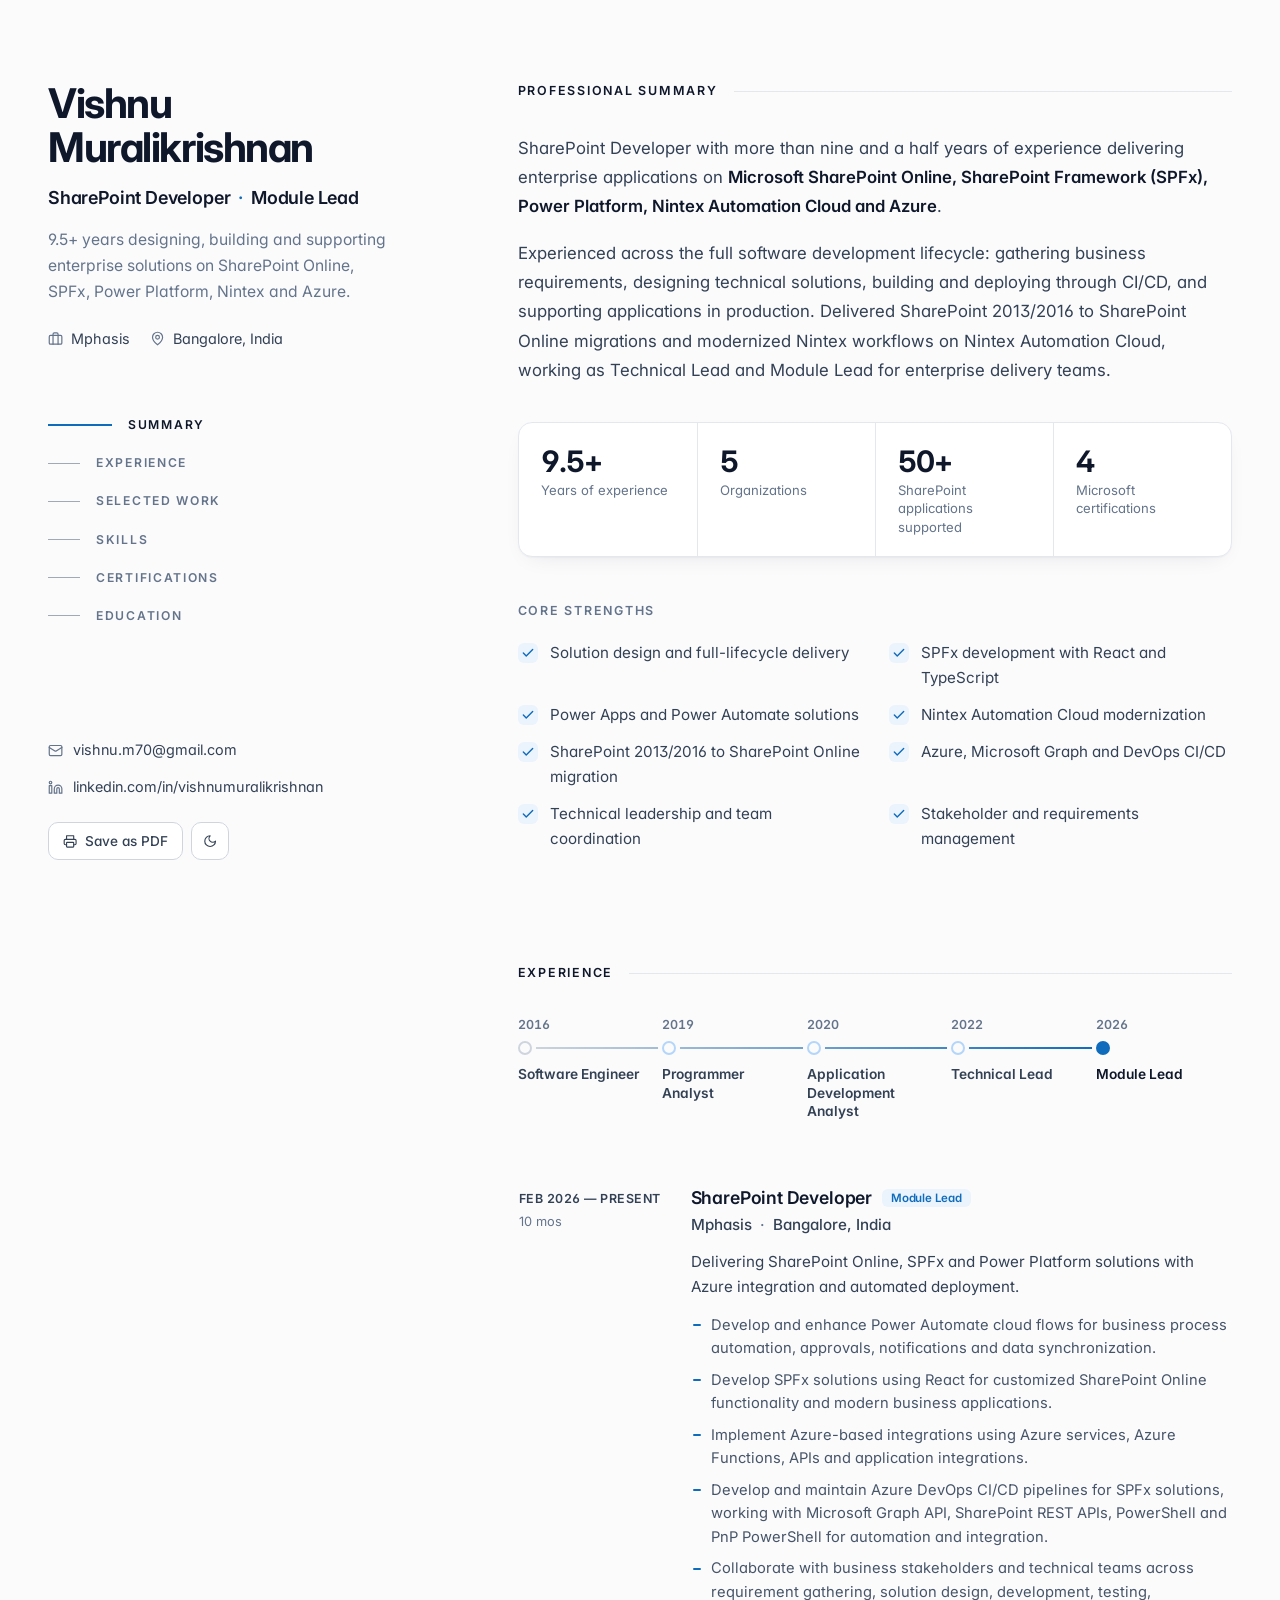
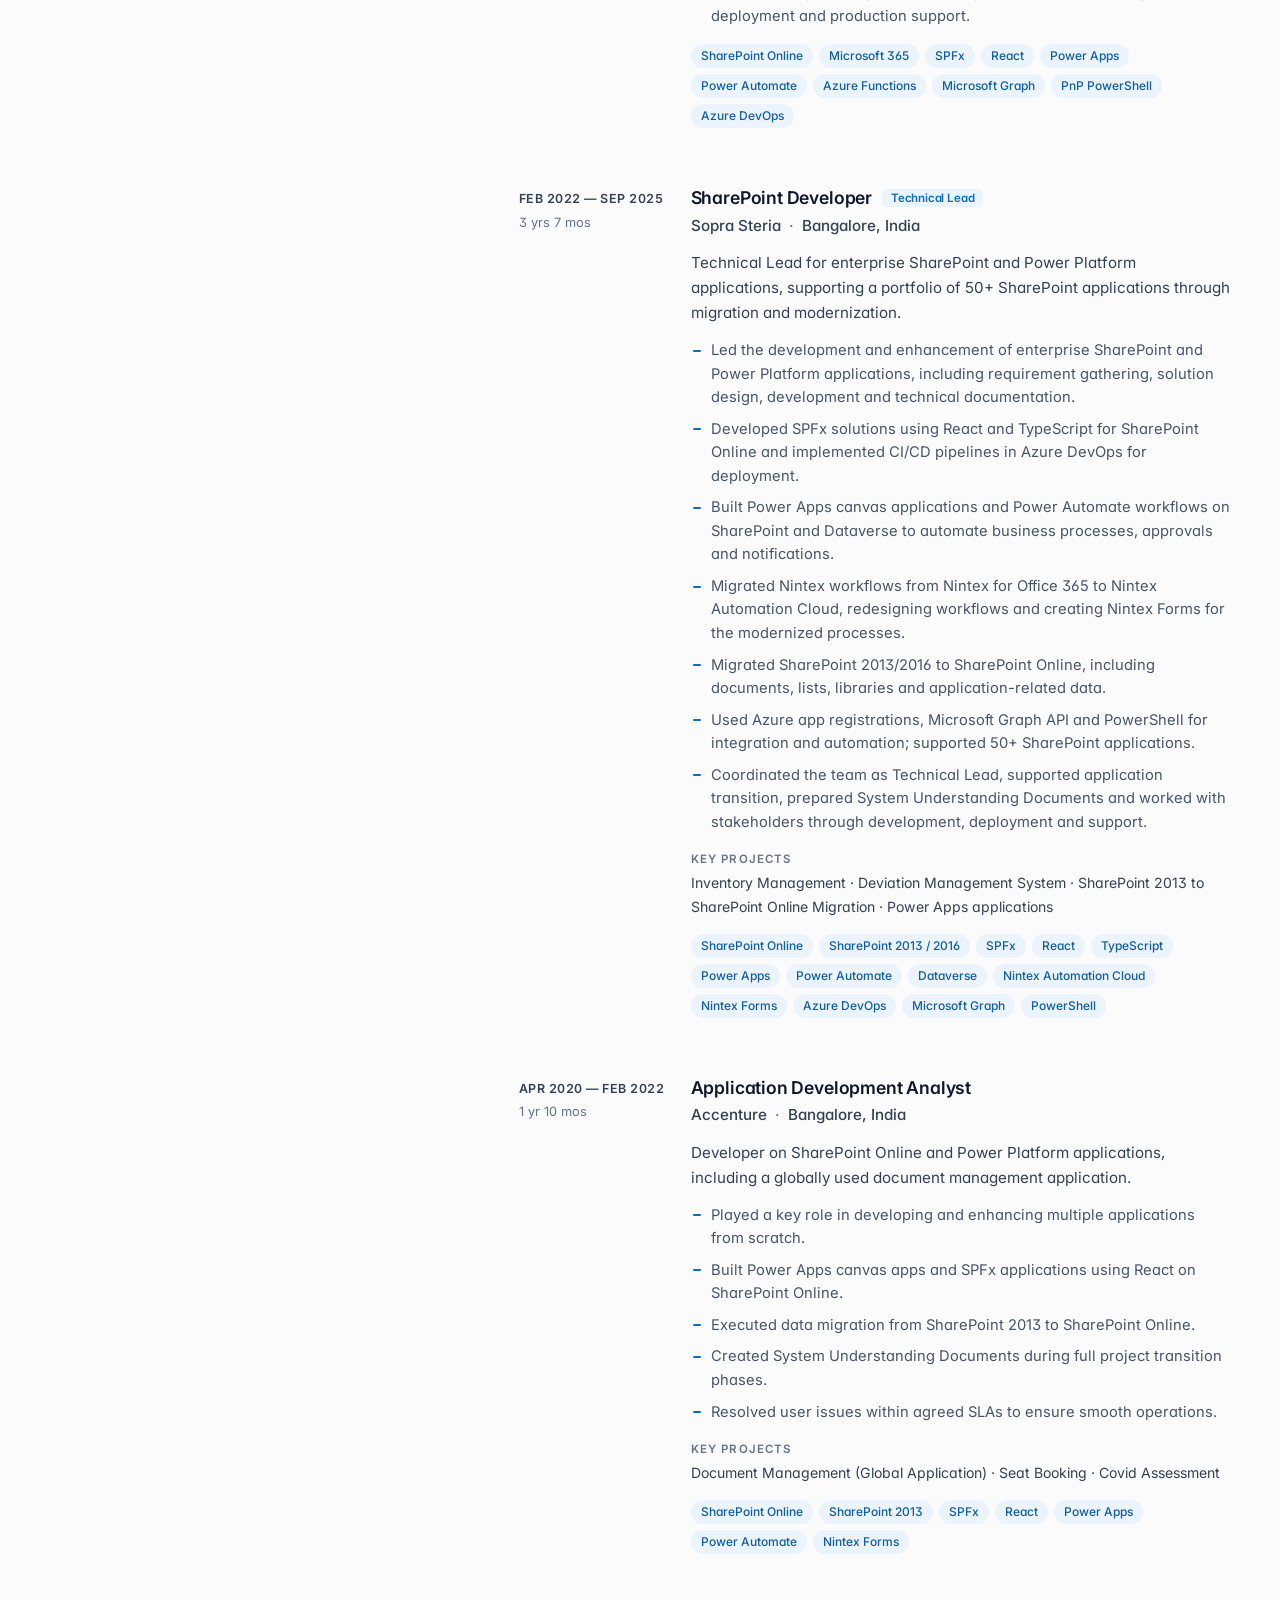
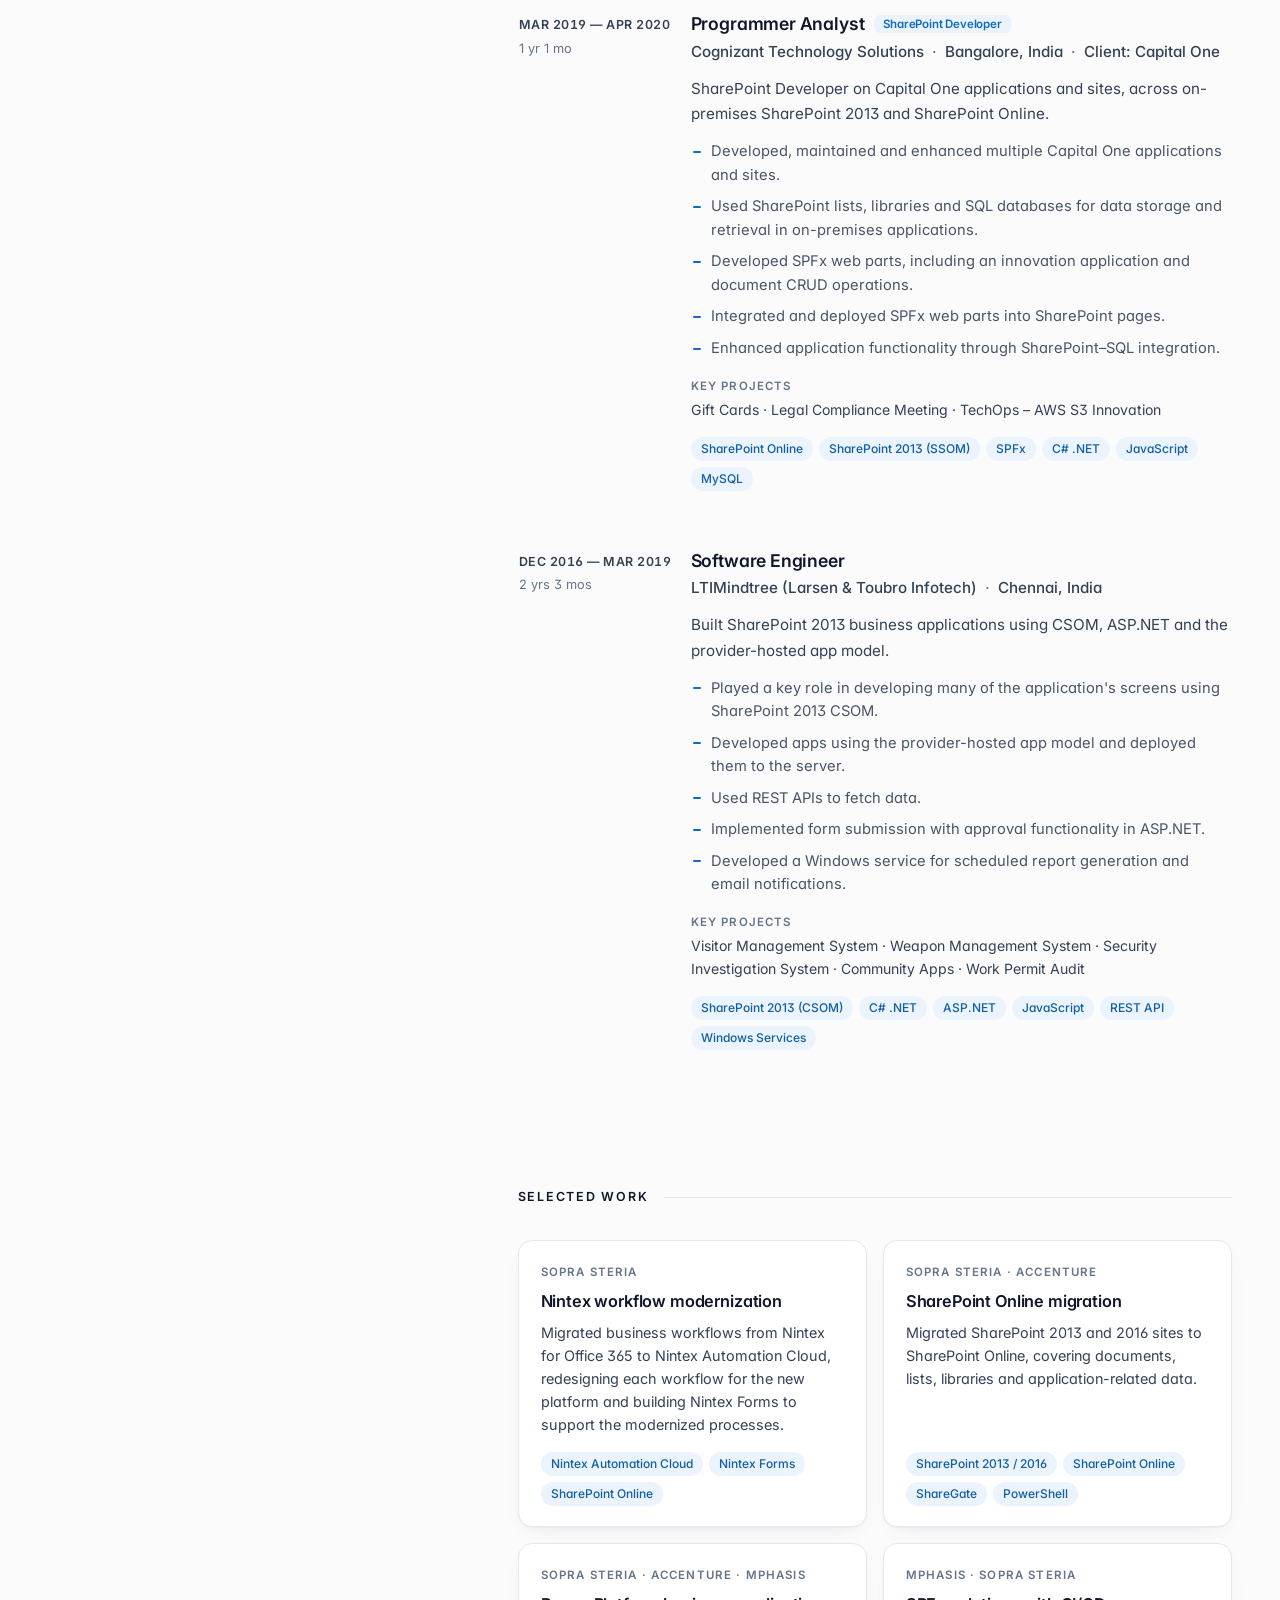
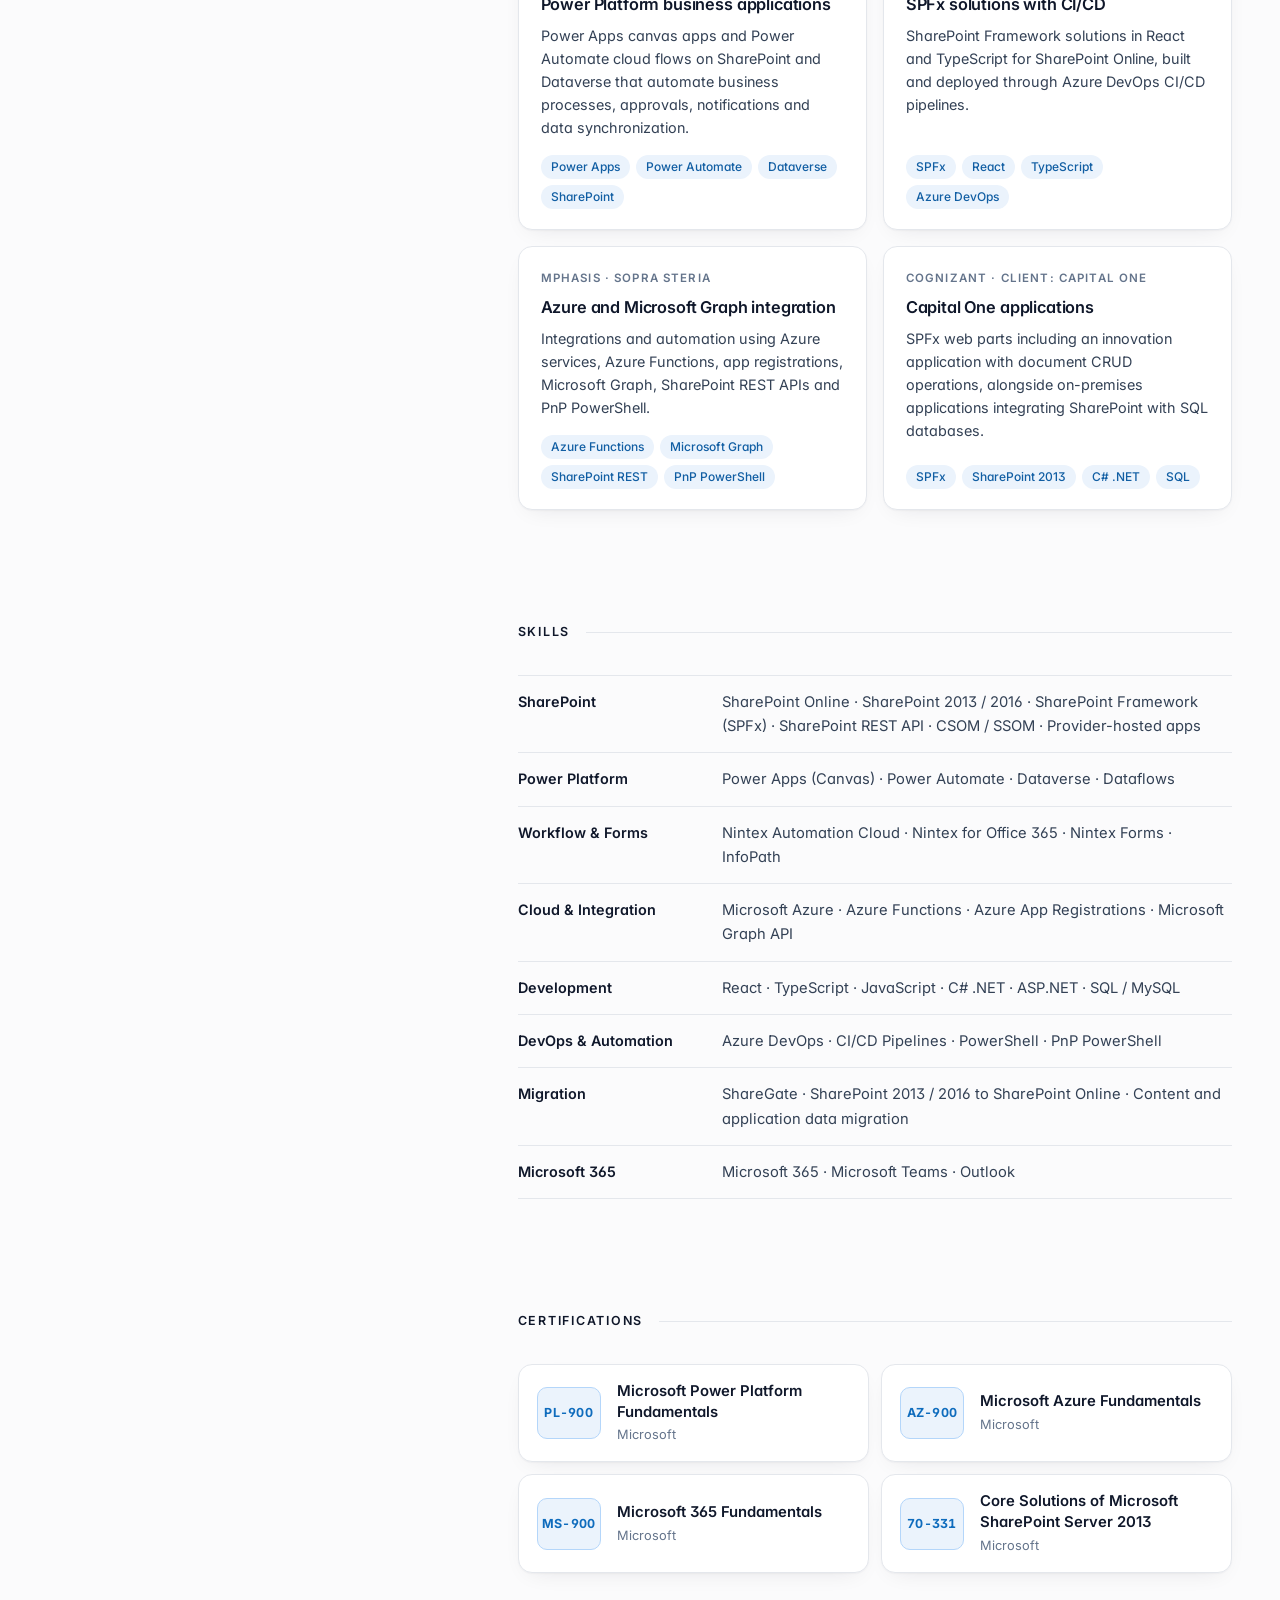
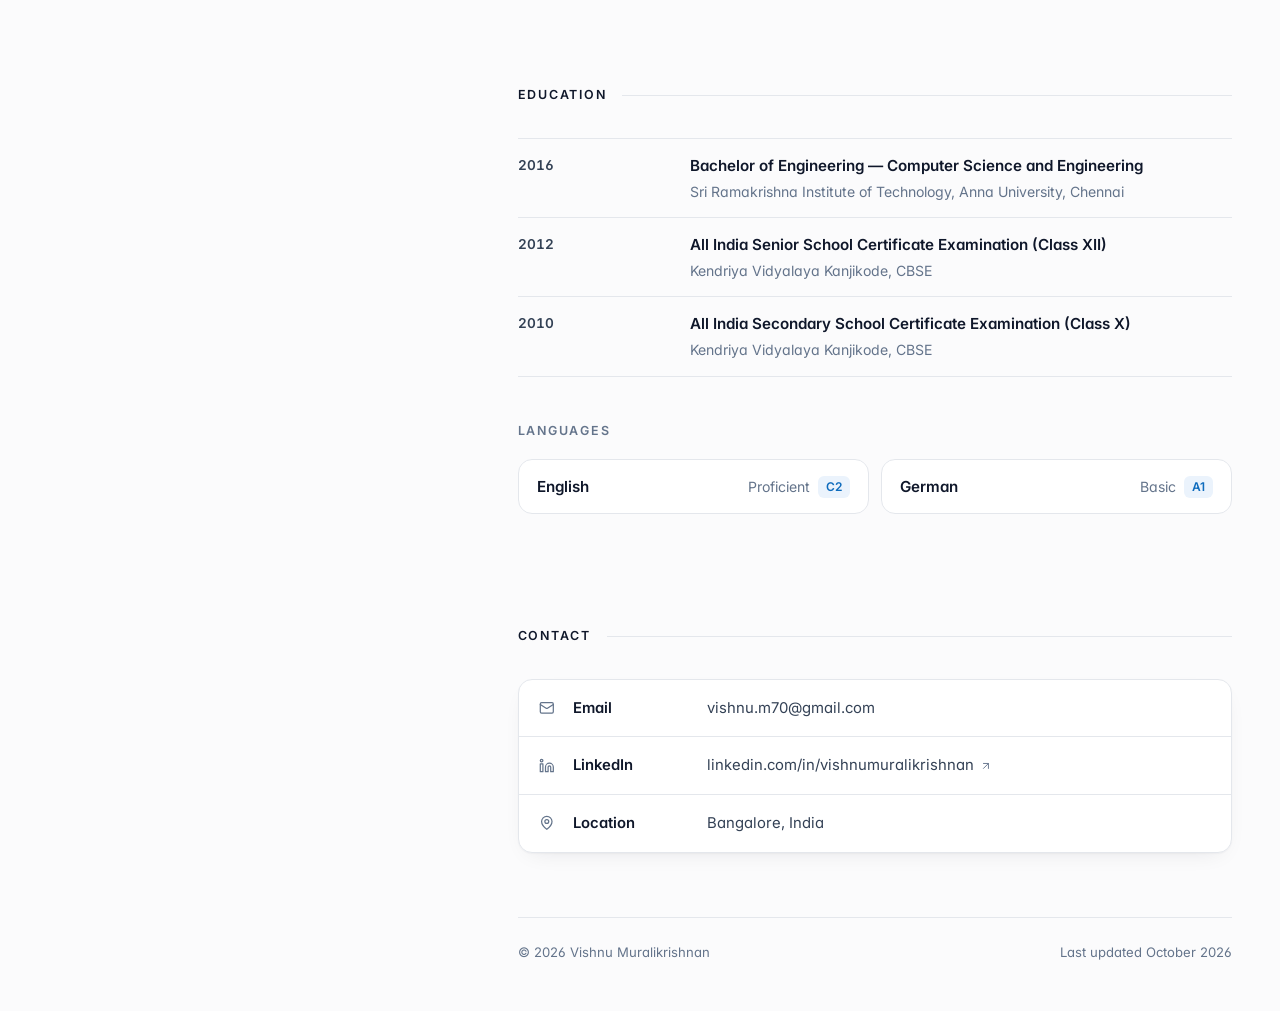
==== commit 3afa3358: "Redesign as a professional profile for interviews Replace the showcase-style landing page with a res" ====
--- a/index.html
+++ b/index.html
@@ -3,46 +3,41 @@
 <head>
   <meta charset="utf-8">
   <meta name="viewport" content="width=device-width, initial-scale=1">
-  <title>Vishnu Muralikrishnan — SharePoint &amp; Microsoft 365 Developer</title>
-  <meta name="description" content="SharePoint Developer with 9.5+ years of experience in SharePoint Online, SPFx, React, Power Platform, Nintex Automation Cloud and Azure. Module Lead at Mphasis, Bangalore.">
+  <title>Vishnu Muralikrishnan — SharePoint Developer</title>
+  <meta name="description" content="Vishnu Muralikrishnan — SharePoint Developer and Module Lead with 9.5+ years of experience in SharePoint Online, SPFx, Power Platform, Nintex Automation Cloud and Azure. Bangalore, India.">
   <meta name="author" content="Vishnu Muralikrishnan">
-  <meta name="theme-color" content="#070b14" media="(prefers-color-scheme: dark)">
-  <meta name="theme-color" content="#f6f7fb" media="(prefers-color-scheme: light)">
+  <meta name="theme-color" content="#fbfbfc">
   <link rel="canonical" href="https://vishnumurali.github.io/">
 
   <meta property="og:type" content="profile">
   <meta property="og:url" content="https://vishnumurali.github.io/">
   <meta property="og:site_name" content="Vishnu Muralikrishnan">
-  <meta property="og:title" content="Vishnu Muralikrishnan — SharePoint &amp; Microsoft 365 Developer">
-  <meta property="og:description" content="9.5+ years building enterprise solutions on SharePoint Online, SPFx, Power Platform, Nintex and Azure.">
+  <meta property="og:title" content="Vishnu Muralikrishnan — SharePoint Developer">
+  <meta property="og:description" content="SharePoint Developer and Module Lead with 9.5+ years of experience in SharePoint Online, SPFx, Power Platform, Nintex and Azure.">
   <meta property="og:image" content="https://vishnumurali.github.io/assets/img/og-image.png">
   <meta property="og:image:width" content="1200">
   <meta property="og:image:height" content="630">
-  <meta property="og:image:alt" content="Vishnu Muralikrishnan — SharePoint &amp; Microsoft 365 Developer">
+  <meta property="og:image:alt" content="Vishnu Muralikrishnan — SharePoint Developer">
   <meta property="profile:first_name" content="Vishnu">
   <meta property="profile:last_name" content="Muralikrishnan">
   <meta name="twitter:card" content="summary_large_image">
-  <meta name="twitter:title" content="Vishnu Muralikrishnan — SharePoint &amp; Microsoft 365 Developer">
-  <meta name="twitter:description" content="9.5+ years building enterprise solutions on SharePoint Online, SPFx, Power Platform, Nintex and Azure.">
+  <meta name="twitter:title" content="Vishnu Muralikrishnan — SharePoint Developer">
+  <meta name="twitter:description" content="SharePoint Developer and Module Lead with 9.5+ years of experience in SharePoint Online, SPFx, Power Platform, Nintex and Azure.">
   <meta name="twitter:image" content="https://vishnumurali.github.io/assets/img/og-image.png">
 
   <link rel="icon" href="assets/img/favicon.svg" type="image/svg+xml">
   <link rel="apple-touch-icon" href="assets/img/apple-touch-icon.png">
   <link rel="preconnect" href="https://fonts.googleapis.com">
   <link rel="preconnect" href="https://fonts.gstatic.com" crossorigin>
-  <link rel="stylesheet" href="https://fonts.googleapis.com/css2?family=JetBrains+Mono:wght@400;500&amp;family=Plus+Jakarta+Sans:wght@400;500;600;700;800&amp;display=swap">
+  <link rel="stylesheet" href="https://fonts.googleapis.com/css2?family=Inter:wght@400;500;600;700&amp;display=swap">
   <link rel="stylesheet" href="assets/css/style.css">
-  <link rel="preload" as="image" href="assets/img/profile.webp" fetchpriority="high">
 
   <script>
     (function () {
       var d = document.documentElement, t = null;
       d.classList.add('js');
       try { t = localStorage.getItem('theme'); } catch (e) {}
-      if (t !== 'light' && t !== 'dark') {
-        t = window.matchMedia && matchMedia('(prefers-color-scheme: light)').matches ? 'light' : 'dark';
-      }
-      d.setAttribute('data-theme', t);
+      d.setAttribute('data-theme', t === 'dark' ? 'dark' : 'light');
     })();
   </script>
   <script type="application/ld+json">
@@ -51,13 +46,12 @@
     "@type": "Person",
     "name": "Vishnu Muralikrishnan",
     "url": "https://vishnumurali.github.io/",
-    "image": "https://vishnumurali.github.io/assets/img/profile.webp",
     "jobTitle": "SharePoint Developer (Module Lead)",
     "worksFor": { "@type": "Organization", "name": "Mphasis" },
     "address": { "@type": "PostalAddress", "addressLocality": "Bangalore", "addressCountry": "IN" },
     "alumniOf": { "@type": "CollegeOrUniversity", "name": "Sri Ramakrishna Institute of Technology" },
     "email": "mailto:vishnu.m70@gmail.com",
-    "sameAs": ["https://www.linkedin.com/in/vishnumuralikrishnan", "https://github.com/vishnumurali"],
+    "sameAs": ["https://www.linkedin.com/in/vishnumuralikrishnan"],
     "knowsAbout": ["SharePoint Online", "SharePoint Framework (SPFx)", "React", "TypeScript", "Power Apps", "Power Automate", "Dataverse", "Nintex Automation Cloud", "Nintex Forms", "Microsoft Azure", "Azure Functions", "Microsoft Graph API", "PnP PowerShell", "Azure DevOps", "SharePoint Migration"]
   }
   </script>
@@ -65,788 +59,382 @@
 </head>
 <body>
   <a class="skip-link" href="#main">Skip to content</a>
-  <div class="scroll-progress" aria-hidden="true"></div>
-
-  <!-- Icon sprite -->
+
   <svg class="sprite" aria-hidden="true" focusable="false">
-    <symbol id="i-arrow-right" viewBox="0 0 24 24"><path d="M5 12h14"/><path d="m12 5 7 7-7 7"/></symbol>
-    <symbol id="i-arrow-up" viewBox="0 0 24 24"><path d="m5 12 7-7 7 7"/><path d="M12 19V5"/></symbol>
-    <symbol id="i-arrow-up-right" viewBox="0 0 24 24"><path d="M7 7h10v10"/><path d="M7 17 17 7"/></symbol>
     <symbol id="i-mail" viewBox="0 0 24 24"><rect width="20" height="16" x="2" y="4" rx="2"/><path d="m22 7-8.97 5.7a1.94 1.94 0 0 1-2.06 0L2 7"/></symbol>
     <symbol id="i-linkedin" viewBox="0 0 24 24"><path d="M16 8a6 6 0 0 1 6 6v7h-4v-7a2 2 0 0 0-2-2 2 2 0 0 0-2 2v7h-4v-7a6 6 0 0 1 6-6z"/><rect width="4" height="12" x="2" y="9"/><circle cx="4" cy="4" r="2"/></symbol>
-    <symbol id="i-github" viewBox="0 0 24 24"><path d="M15 22v-4a4.8 4.8 0 0 0-1-3.5c3 0 6-2 6-5.5.08-1.25-.27-2.48-1-3.5.28-1.15.28-2.35 0-3.5 0 0-1 0-3 1.5-2.64-.5-5.36-.5-8 0C6 2 5 2 5 2c-.3 1.15-.3 2.35 0 3.5A5.403 5.403 0 0 0 4 9c0 3.5 3 5.5 6 5.5-.39.49-.68 1.05-.85 1.65-.17.6-.22 1.23-.15 1.85v4"/><path d="M9 18c-4.51 2-5-2-7-2"/></symbol>
+    <symbol id="i-pin" viewBox="0 0 24 24"><path d="M20 10c0 6-8 12-8 12s-8-6-8-12a8 8 0 0 1 16 0Z"/><circle cx="12" cy="10" r="3"/></symbol>
+    <symbol id="i-briefcase" viewBox="0 0 24 24"><rect width="20" height="14" x="2" y="7" rx="2"/><path d="M16 21V5a2 2 0 0 0-2-2h-4a2 2 0 0 0-2 2v16"/></symbol>
+    <symbol id="i-printer" viewBox="0 0 24 24"><path d="M6 9V3h12v6"/><path d="M6 18H4a2 2 0 0 1-2-2v-5a2 2 0 0 1 2-2h16a2 2 0 0 1 2 2v5a2 2 0 0 1-2 2h-2"/><rect width="12" height="8" x="6" y="14" rx="1"/></symbol>
     <symbol id="i-sun" viewBox="0 0 24 24"><circle cx="12" cy="12" r="4"/><path d="M12 2v2"/><path d="M12 20v2"/><path d="m4.93 4.93 1.41 1.41"/><path d="m17.66 17.66 1.41 1.41"/><path d="M2 12h2"/><path d="M20 12h2"/><path d="m6.34 17.66-1.41 1.41"/><path d="m19.07 4.93-1.41 1.41"/></symbol>
     <symbol id="i-moon" viewBox="0 0 24 24"><path d="M12 3a6 6 0 0 0 9 9 9 9 0 1 1-9-9Z"/></symbol>
-    <symbol id="i-menu" viewBox="0 0 24 24"><path d="M4 7h16"/><path d="M4 12h16"/><path d="M4 17h16"/></symbol>
-    <symbol id="i-x" viewBox="0 0 24 24"><path d="M18 6 6 18"/><path d="m6 6 12 12"/></symbol>
-    <symbol id="i-map-pin" viewBox="0 0 24 24"><path d="M20 10c0 6-8 12-8 12s-8-6-8-12a8 8 0 0 1 16 0Z"/><circle cx="12" cy="10" r="3"/></symbol>
-    <symbol id="i-briefcase" viewBox="0 0 24 24"><rect width="20" height="14" x="2" y="7" rx="2"/><path d="M16 21V5a2 2 0 0 0-2-2h-4a2 2 0 0 0-2 2v16"/></symbol>
-    <symbol id="i-clock" viewBox="0 0 24 24"><circle cx="12" cy="12" r="10"/><path d="M12 6v6l4 2"/></symbol>
-    <symbol id="i-cap" viewBox="0 0 24 24"><path d="M22 10 12 5 2 10l10 5 10-5Z"/><path d="M6 12v5c3 3 9 3 12 0v-5"/><path d="M22 10v6"/></symbol>
-    <symbol id="i-languages" viewBox="0 0 24 24"><path d="m5 8 6 6"/><path d="m4 14 6-6 2-3"/><path d="M2 5h12"/><path d="M7 2h1"/><path d="m22 22-5-10-5 10"/><path d="M14 18h6"/></symbol>
-    <symbol id="i-layers" viewBox="0 0 24 24"><path d="M12.83 2.18a2 2 0 0 0-1.66 0L2.6 6.08a1 1 0 0 0 0 1.83l8.58 3.91a2 2 0 0 0 1.66 0l8.58-3.9a1 1 0 0 0 0-1.83Z"/><path d="m22 17.65-9.17 4.16a2 2 0 0 1-1.66 0L2 17.65"/><path d="m22 12.65-9.17 4.16a2 2 0 0 1-1.66 0L2 12.65"/></symbol>
-    <symbol id="i-zap" viewBox="0 0 24 24"><path d="M4 14a1 1 0 0 1-.78-1.63l9.9-10.2a.5.5 0 0 1 .86.46l-1.92 6.02A1 1 0 0 0 13 10h7a1 1 0 0 1 .78 1.63l-9.9 10.2a.5.5 0 0 1-.86-.46l1.92-6.02A1 1 0 0 0 11 14z"/></symbol>
-    <symbol id="i-workflow" viewBox="0 0 24 24"><rect width="8" height="8" x="3" y="3" rx="2"/><path d="M7 11v4a2 2 0 0 0 2 2h4"/><rect width="8" height="8" x="13" y="13" rx="2"/></symbol>
-    <symbol id="i-cloud" viewBox="0 0 24 24"><path d="M17.5 19H9a7 7 0 1 1 6.71-9h1.79a4.5 4.5 0 1 1 0 9Z"/></symbol>
-    <symbol id="i-cloud-up" viewBox="0 0 24 24"><path d="M12 13v8"/><path d="M4 14.9A7 7 0 1 1 15.71 8h1.79a4.5 4.5 0 0 1 2.5 8.24"/><path d="m8 17 4-4 4 4"/></symbol>
-    <symbol id="i-branch" viewBox="0 0 24 24"><path d="M6 3v12"/><circle cx="18" cy="6" r="3"/><circle cx="6" cy="18" r="3"/><path d="M18 9a9 9 0 0 1-9 9"/></symbol>
-    <symbol id="i-route" viewBox="0 0 24 24"><circle cx="6" cy="19" r="3"/><path d="M9 19h8.5a3.5 3.5 0 0 0 0-7h-11a3.5 3.5 0 0 1 0-7H15"/><circle cx="18" cy="5" r="3"/></symbol>
-    <symbol id="i-users" viewBox="0 0 24 24"><path d="M16 21v-2a4 4 0 0 0-4-4H6a4 4 0 0 0-4 4v2"/><circle cx="9" cy="7" r="4"/><path d="M22 21v-2a4 4 0 0 0-3-3.87"/><path d="M16 3.13a4 4 0 0 1 0 7.75"/></symbol>
-    <symbol id="i-award" viewBox="0 0 24 24"><circle cx="12" cy="8" r="6"/><path d="M15.48 12.89 17 22l-5-3-5 3 1.52-9.11"/></symbol>
-    <symbol id="i-shield" viewBox="0 0 24 24"><path d="M20 13c0 5-3.5 7.5-7.66 8.95a1 1 0 0 1-.67-.01C7.5 20.5 4 18 4 13V6a1 1 0 0 1 1-1c2 0 4.5-1.2 6.24-2.72a1.17 1.17 0 0 1 1.52 0C14.51 3.81 17 5 19 5a1 1 0 0 1 1 1z"/></symbol>
-    <symbol id="i-shield-check" viewBox="0 0 24 24"><path d="M20 13c0 5-3.5 7.5-7.66 8.95a1 1 0 0 1-.67-.01C7.5 20.5 4 18 4 13V6a1 1 0 0 1 1-1c2 0 4.5-1.2 6.24-2.72a1.17 1.17 0 0 1 1.52 0C14.51 3.81 17 5 19 5a1 1 0 0 1 1 1z"/><path d="m9 12 2 2 4-4"/></symbol>
-    <symbol id="i-copy" viewBox="0 0 24 24"><rect width="14" height="14" x="8" y="8" rx="2"/><path d="M4 16c-1.1 0-2-.9-2-2V4c0-1.1.9-2 2-2h10c1.1 0 2 .9 2 2"/></symbol>
     <symbol id="i-check" viewBox="0 0 24 24"><path d="M20 6 9 17l-5-5"/></symbol>
-    <symbol id="i-code" viewBox="0 0 24 24"><path d="m16 18 6-6-6-6"/><path d="m8 6-6 6 6 6"/></symbol>
-    <symbol id="i-package" viewBox="0 0 24 24"><path d="M11 21.73a2 2 0 0 0 2 0l7-4A2 2 0 0 0 21 16V8a2 2 0 0 0-1-1.73l-7-4a2 2 0 0 0-2 0l-7 4A2 2 0 0 0 3 8v8a2 2 0 0 0 1 1.73z"/><path d="M12 22V12"/><path d="m3.3 7 7.7 4.73a2 2 0 0 0 2 0L20.7 7"/><path d="m7.5 4.27 9 5.15"/></symbol>
-    <symbol id="i-alert" viewBox="0 0 24 24"><path d="m21.73 18-8-14a2 2 0 0 0-3.48 0l-8 14A2 2 0 0 0 4 21h16a2 2 0 0 0 1.73-3"/><path d="M12 9v4"/><path d="M12 17h.01"/></symbol>
-    <symbol id="i-phone-app" viewBox="0 0 24 24"><rect width="14" height="20" x="5" y="2" rx="2"/><path d="M12 18h.01"/></symbol>
-    <symbol id="i-file" viewBox="0 0 24 24"><path d="M15 2H6a2 2 0 0 0-2 2v16a2 2 0 0 0 2 2h12a2 2 0 0 0 2-2V7Z"/><path d="M14 2v4a2 2 0 0 0 2 2h4"/><path d="M16 13H8"/><path d="M16 17H8"/><path d="M10 9H8"/></symbol>
-    <symbol id="i-seat" viewBox="0 0 24 24"><path d="M19 9V6a2 2 0 0 0-2-2H7a2 2 0 0 0-2 2v3"/><path d="M3 16a2 2 0 0 0 2 2h14a2 2 0 0 0 2-2v-5a2 2 0 0 0-4 0v1.5a.5.5 0 0 1-.5.5h-9a.5.5 0 0 1-.5-.5V11a2 2 0 0 0-4 0z"/><path d="M5 18v2"/><path d="M19 18v2"/></symbol>
-    <symbol id="i-heart-pulse" viewBox="0 0 24 24"><path d="M19 14c1.49-1.46 3-3.21 3-5.5A5.5 5.5 0 0 0 16.5 3c-1.76 0-3 .5-4.5 2-1.5-1.5-2.74-2-4.5-2A5.5 5.5 0 0 0 2 8.5c0 2.3 1.5 4.05 3 5.5l7 7Z"/><path d="M3.22 12H9.5l.5-1 2 4.5 2-7 1.5 3.5h5.27"/></symbol>
-    <symbol id="i-gift" viewBox="0 0 24 24"><rect x="3" y="8" width="18" height="4" rx="1"/><path d="M12 8v13"/><path d="M19 12v7a2 2 0 0 1-2 2H7a2 2 0 0 1-2-2v-7"/><path d="M7.5 8a2.5 2.5 0 0 1 0-5C9.5 3 11 5 12 8c1-3 2.5-5 4.5-5a2.5 2.5 0 0 1 0 5"/></symbol>
-    <symbol id="i-scale" viewBox="0 0 24 24"><path d="m16 16 3-8 3 8c-.87.65-1.92 1-3 1s-2.13-.35-3-1Z"/><path d="m2 16 3-8 3 8c-.87.65-1.92 1-3 1s-2.13-.35-3-1Z"/><path d="M7 21h10"/><path d="M12 3v18"/><path d="M3 7h2c2 0 5-1 7-2 2 1 5 2 7 2h2"/></symbol>
-    <symbol id="i-id-card" viewBox="0 0 24 24"><path d="M16 10h2"/><path d="M16 14h2"/><path d="M6.17 15a3 3 0 0 1 5.66 0"/><circle cx="9" cy="11" r="2"/><rect x="2" y="5" width="20" height="14" rx="2"/></symbol>
-    <symbol id="i-search" viewBox="0 0 24 24"><circle cx="11" cy="11" r="8"/><path d="m21 21-4.3-4.3"/></symbol>
-    <symbol id="i-clipboard" viewBox="0 0 24 24"><rect width="8" height="4" x="8" y="2" rx="1"/><path d="M16 4h2a2 2 0 0 1 2 2v14a2 2 0 0 1-2 2H6a2 2 0 0 1-2-2V6a2 2 0 0 1 2-2h2"/><path d="m9 14 2 2 4-4"/></symbol>
+    <symbol id="i-arrow-up" viewBox="0 0 24 24"><path d="m5 12 7-7 7 7"/><path d="M12 19V5"/></symbol>
+    <symbol id="i-external" viewBox="0 0 24 24"><path d="M7 7h10v10"/><path d="M7 17 17 7"/></symbol>
   </svg>
 
-  <!-- Navigation -->
-  <header class="nav">
-    <div class="container nav-inner">
-      <a class="brand" href="#top" aria-label="Vishnu Muralikrishnan, back to top">
-        <span class="brand-mark" aria-hidden="true">VM</span>
-        <span class="brand-name">Vishnu Muralikrishnan</span>
-      </a>
-      <nav class="nav-links" id="nav-links" aria-label="Primary">
-        <a href="#about">About</a>
-        <a href="#expertise">Expertise</a>
-        <a href="#experience">Experience</a>
-        <a href="#projects">Projects</a>
-        <a href="#credentials">Credentials</a>
-        <a href="#contact" class="nav-cta">Contact</a>
-      </nav>
-      <div class="nav-actions">
-        <button class="icon-btn theme-toggle" type="button" aria-label="Switch color theme">
-          <svg class="i i-sun"><use href="#i-sun"/></svg>
-          <svg class="i i-moon"><use href="#i-moon"/></svg>
-        </button>
-        <button class="icon-btn menu-toggle" type="button" aria-label="Open menu" aria-expanded="false" aria-controls="nav-links">
-          <svg class="i i-open"><use href="#i-menu"/></svg>
-          <svg class="i i-close"><use href="#i-x"/></svg>
-        </button>
+  <div class="layout" id="top">
+
+    <!-- Profile panel -->
+    <aside class="sidebar">
+      <div class="sidebar-top">
+        <h1 class="name"><a href="#top">Vishnu Muralikrishnan</a></h1>
+        <p class="role">SharePoint Developer <span class="role-sep">·</span> Module Lead</p>
+        <p class="tagline">9.5+ years designing, building and supporting enterprise solutions on SharePoint Online, SPFx, Power Platform, Nintex and Azure.</p>
+        <ul class="meta">
+          <li><svg class="i"><use href="#i-briefcase"/></svg>Mphasis</li>
+          <li><svg class="i"><use href="#i-pin"/></svg>Bangalore, India</li>
+        </ul>
+
+        <nav class="toc" aria-label="Sections">
+          <ul>
+            <li><a href="#summary"><span class="toc-line" aria-hidden="true"></span>Summary</a></li>
+            <li><a href="#experience"><span class="toc-line" aria-hidden="true"></span>Experience</a></li>
+            <li><a href="#work"><span class="toc-line" aria-hidden="true"></span>Selected Work</a></li>
+            <li><a href="#skills"><span class="toc-line" aria-hidden="true"></span>Skills</a></li>
+            <li><a href="#certifications"><span class="toc-line" aria-hidden="true"></span>Certifications</a></li>
+            <li><a href="#education"><span class="toc-line" aria-hidden="true"></span>Education</a></li>
+          </ul>
+        </nav>
       </div>
-    </div>
-  </header>
-
-  <main id="main">
-
-    <!-- Hero -->
-    <section class="hero" id="top">
-      <div class="hero-bg" aria-hidden="true">
-        <div class="aurora aurora-1"></div>
-        <div class="aurora aurora-2"></div>
-        <div class="aurora aurora-3"></div>
-        <div class="hero-grid"></div>
-        <div class="hero-grid hero-grid--glow"></div>
+
+      <div class="sidebar-bottom">
+        <ul class="contact-links">
+          <li><a href="mailto:vishnu.m70@gmail.com"><svg class="i"><use href="#i-mail"/></svg>vishnu.m70@gmail.com</a></li>
+          <li><a href="https://www.linkedin.com/in/vishnumuralikrishnan" target="_blank" rel="noopener"><svg class="i"><use href="#i-linkedin"/></svg>linkedin.com/in/vishnumuralikrishnan</a></li>
+        </ul>
+        <div class="tools">
+          <button class="tool-btn" type="button" data-print><svg class="i"><use href="#i-printer"/></svg>Save as PDF</button>
+          <button class="tool-btn tool-btn--icon theme-toggle" type="button" aria-label="Switch to dark theme">
+            <svg class="i i-moon"><use href="#i-moon"/></svg>
+            <svg class="i i-sun"><use href="#i-sun"/></svg>
+          </button>
+        </div>
       </div>
-
-      <div class="container hero-inner">
-        <div class="hero-copy">
-          <p class="hero-badge anim-in" style="--i:0"><span class="pulse" aria-hidden="true"></span>Module Lead at Mphasis · Bangalore, India</p>
-          <h1 class="hero-title anim-in" style="--i:1">Vishnu <span class="grad-text">Muralikrishnan</span></h1>
-          <p class="hero-role anim-in" style="--i:2">
-            <span class="role-static">SharePoint &amp; Microsoft 365 Developer</span>
-            <span class="role-typed" aria-hidden="true"><span class="typed-prefix">&gt; building</span> <span class="typed" data-words="SPFx solutions with React|Power Apps &amp; Power Automate|Nintex Automation Cloud workflows|Azure &amp; Microsoft Graph integrations|SharePoint Online migrations">SPFx solutions with React</span><span class="caret"></span></span>
-          </p>
-          <p class="hero-lead anim-in" style="--i:3">
-            9.5+ years designing, building and supporting enterprise business solutions on SharePoint Online, SPFx, Power Platform, Nintex and Azure — from on-premises SharePoint 2013 to cloud-native Microsoft&nbsp;365.
-          </p>
-          <div class="hero-cta anim-in" style="--i:4">
-            <a class="btn btn-primary" href="#experience">View my experience <svg class="i"><use href="#i-arrow-right"/></svg></a>
-            <a class="btn btn-ghost" href="#contact">Get in touch</a>
-            <div class="hero-social">
-              <a class="icon-btn" href="https://www.linkedin.com/in/vishnumuralikrishnan" target="_blank" rel="noopener" aria-label="LinkedIn profile"><svg class="i"><use href="#i-linkedin"/></svg></a>
-              <a class="icon-btn" href="mailto:vishnu.m70@gmail.com" aria-label="Send an email"><svg class="i"><use href="#i-mail"/></svg></a>
-            </div>
+    </aside>
+
+    <!-- Compact section bar for small screens -->
+    <nav class="mobile-nav" aria-label="Sections">
+      <ul class="mobile-nav-list">
+        <li><a href="#summary">Summary</a></li>
+        <li><a href="#experience">Experience</a></li>
+        <li><a href="#work">Selected Work</a></li>
+        <li><a href="#skills">Skills</a></li>
+        <li><a href="#certifications">Certifications</a></li>
+        <li><a href="#education">Education</a></li>
+      </ul>
+    </nav>
+
+    <main class="content" id="main">
+
+      <!-- Summary -->
+      <section class="section" id="summary" aria-labelledby="summary-title">
+        <h2 class="section-title" id="summary-title">Professional Summary</h2>
+        <div class="prose reveal">
+          <p>SharePoint Developer with more than nine and a half years of experience delivering enterprise applications on <strong>Microsoft SharePoint Online, SharePoint Framework (SPFx), Power Platform, Nintex Automation Cloud and Azure</strong>.</p>
+          <p>Experienced across the full software development lifecycle: gathering business requirements, designing technical solutions, building and deploying through CI/CD, and supporting applications in production. Delivered SharePoint 2013/2016 to SharePoint Online migrations and modernized Nintex workflows on Nintex Automation Cloud, working as Technical Lead and Module Lead for enterprise delivery teams.</p>
+        </div>
+
+        <dl class="highlights reveal">
+          <div><dt>Years of experience</dt><dd>9.5+</dd></div>
+          <div><dt>Organizations</dt><dd>5</dd></div>
+          <div><dt>SharePoint applications supported</dt><dd>50+</dd></div>
+          <div><dt>Microsoft certifications</dt><dd>4</dd></div>
+        </dl>
+
+        <h3 class="sub-title reveal">Core strengths</h3>
+        <ul class="strengths reveal">
+          <li><svg class="i"><use href="#i-check"/></svg>Solution design and full-lifecycle delivery</li>
+          <li><svg class="i"><use href="#i-check"/></svg>SPFx development with React and TypeScript</li>
+          <li><svg class="i"><use href="#i-check"/></svg>Power Apps and Power Automate solutions</li>
+          <li><svg class="i"><use href="#i-check"/></svg>Nintex Automation Cloud modernization</li>
+          <li><svg class="i"><use href="#i-check"/></svg>SharePoint 2013/2016 to SharePoint Online migration</li>
+          <li><svg class="i"><use href="#i-check"/></svg>Azure, Microsoft Graph and DevOps CI/CD</li>
+          <li><svg class="i"><use href="#i-check"/></svg>Technical leadership and team coordination</li>
+          <li><svg class="i"><use href="#i-check"/></svg>Stakeholder and requirements management</li>
+        </ul>
+      </section>
+
+      <!-- Experience -->
+      <section class="section" id="experience" aria-labelledby="experience-title">
+        <h2 class="section-title" id="experience-title">Experience</h2>
+
+        <ol class="progression reveal" aria-label="Career progression">
+          <li><span class="prog-year">2016</span><span class="prog-dot" aria-hidden="true"></span><span class="prog-role">Software Engineer</span></li>
+          <li><span class="prog-year">2019</span><span class="prog-dot" aria-hidden="true"></span><span class="prog-role">Programmer Analyst</span></li>
+          <li><span class="prog-year">2020</span><span class="prog-dot" aria-hidden="true"></span><span class="prog-role">Application Development Analyst</span></li>
+          <li><span class="prog-year">2022</span><span class="prog-dot" aria-hidden="true"></span><span class="prog-role">Technical Lead</span></li>
+          <li><span class="prog-year">2026</span><span class="prog-dot" aria-hidden="true"></span><span class="prog-role">Module Lead</span></li>
+        </ol>
+
+        <ol class="jobs">
+          <!-- Mphasis -->
+          <li class="job reveal">
+            <div class="job-when">
+              <span class="job-dates">Feb 2026 — Present</span>
+              <span class="job-dur" data-from="2026-02-16">8 mos</span>
+            </div>
+            <div class="job-body">
+              <h3 class="job-title">SharePoint Developer <span class="job-level">Module Lead</span></h3>
+              <p class="job-org">Mphasis <span class="dot">·</span> Bangalore, India</p>
+              <p class="job-summary">Delivering SharePoint Online, SPFx and Power Platform solutions with Azure integration and automated deployment.</p>
+              <ul class="job-points">
+                <li>Develop and enhance Power Automate cloud flows for business process automation, approvals, notifications and data synchronization.</li>
+                <li>Develop SPFx solutions using React for customized SharePoint Online functionality and modern business applications.</li>
+                <li>Implement Azure-based integrations using Azure services, Azure Functions, APIs and application integrations.</li>
+                <li>Develop and maintain Azure DevOps CI/CD pipelines for SPFx solutions, working with Microsoft Graph API, SharePoint REST APIs, PowerShell and PnP PowerShell for automation and integration.</li>
+                <li>Collaborate with business stakeholders and technical teams across requirement gathering, solution design, development, testing, deployment and production support.</li>
+              </ul>
+              <ul class="tags" aria-label="Technologies">
+                <li>SharePoint Online</li><li>Microsoft 365</li><li>SPFx</li><li>React</li><li>Power Apps</li><li>Power Automate</li><li>Azure Functions</li><li>Microsoft Graph</li><li>PnP PowerShell</li><li>Azure DevOps</li>
+              </ul>
+            </div>
+          </li>
+
+          <!-- Sopra Steria -->
+          <li class="job reveal">
+            <div class="job-when">
+              <span class="job-dates">Feb 2022 — Sep 2025</span>
+              <span class="job-dur" data-from="2022-02-07" data-to="2025-09-19">3 yrs 7 mos</span>
+            </div>
+            <div class="job-body">
+              <h3 class="job-title">SharePoint Developer <span class="job-level">Technical Lead</span></h3>
+              <p class="job-org">Sopra Steria <span class="dot">·</span> Bangalore, India</p>
+              <p class="job-summary">Technical Lead for enterprise SharePoint and Power Platform applications, supporting a portfolio of 50+ SharePoint applications through migration and modernization.</p>
+              <ul class="job-points">
+                <li>Led the development and enhancement of enterprise SharePoint and Power Platform applications, including requirement gathering, solution design, development and technical documentation.</li>
+                <li>Developed SPFx solutions using React and TypeScript for SharePoint Online and implemented CI/CD pipelines in Azure DevOps for deployment.</li>
+                <li>Built Power Apps canvas applications and Power Automate workflows on SharePoint and Dataverse to automate business processes, approvals and notifications.</li>
+                <li>Migrated Nintex workflows from Nintex for Office 365 to Nintex Automation Cloud, redesigning workflows and creating Nintex Forms for the modernized processes.</li>
+                <li>Migrated SharePoint 2013/2016 to SharePoint Online, including documents, lists, libraries and application-related data.</li>
+                <li>Used Azure app registrations, Microsoft Graph API and PowerShell for integration and automation; supported 50+ SharePoint applications.</li>
+                <li>Coordinated the team as Technical Lead, supported application transition, prepared System Understanding Documents and worked with stakeholders through development, deployment and support.</li>
+              </ul>
+              <p class="job-projects"><span>Key projects</span>Inventory Management · Deviation Management System · SharePoint 2013 to SharePoint Online Migration · Power Apps applications</p>
+              <ul class="tags" aria-label="Technologies">
+                <li>SharePoint Online</li><li>SharePoint 2013 / 2016</li><li>SPFx</li><li>React</li><li>TypeScript</li><li>Power Apps</li><li>Power Automate</li><li>Dataverse</li><li>Nintex Automation Cloud</li><li>Nintex Forms</li><li>Azure DevOps</li><li>Microsoft Graph</li><li>PowerShell</li>
+              </ul>
+            </div>
+          </li>
+
+          <!-- Accenture -->
+          <li class="job reveal">
+            <div class="job-when">
+              <span class="job-dates">Apr 2020 — Feb 2022</span>
+              <span class="job-dur" data-from="2020-04-13" data-to="2022-02-06">1 yr 10 mos</span>
+            </div>
+            <div class="job-body">
+              <h3 class="job-title">Application Development Analyst</h3>
+              <p class="job-org">Accenture <span class="dot">·</span> Bangalore, India</p>
+              <p class="job-summary">Developer on SharePoint Online and Power Platform applications, including a globally used document management application.</p>
+              <ul class="job-points">
+                <li>Played a key role in developing and enhancing multiple applications from scratch.</li>
+                <li>Built Power Apps canvas apps and SPFx applications using React on SharePoint Online.</li>
+                <li>Executed data migration from SharePoint 2013 to SharePoint Online.</li>
+                <li>Created System Understanding Documents during full project transition phases.</li>
+                <li>Resolved user issues within agreed SLAs to ensure smooth operations.</li>
+              </ul>
+              <p class="job-projects"><span>Key projects</span>Document Management (Global Application) · Seat Booking · Covid Assessment</p>
+              <ul class="tags" aria-label="Technologies">
+                <li>SharePoint Online</li><li>SharePoint 2013</li><li>SPFx</li><li>React</li><li>Power Apps</li><li>Power Automate</li><li>Nintex Forms</li>
+              </ul>
+            </div>
+          </li>
+
+          <!-- Cognizant -->
+          <li class="job reveal">
+            <div class="job-when">
+              <span class="job-dates">Mar 2019 — Apr 2020</span>
+              <span class="job-dur" data-from="2019-03-22" data-to="2020-04-06">1 yr 1 mo</span>
+            </div>
+            <div class="job-body">
+              <h3 class="job-title">Programmer Analyst <span class="job-level">SharePoint Developer</span></h3>
+              <p class="job-org">Cognizant Technology Solutions <span class="dot">·</span> Bangalore, India <span class="dot">·</span> Client: Capital One</p>
+              <p class="job-summary">SharePoint Developer on Capital One applications and sites, across on-premises SharePoint 2013 and SharePoint Online.</p>
+              <ul class="job-points">
+                <li>Developed, maintained and enhanced multiple Capital One applications and sites.</li>
+                <li>Used SharePoint lists, libraries and SQL databases for data storage and retrieval in on-premises applications.</li>
+                <li>Developed SPFx web parts, including an innovation application and document CRUD operations.</li>
+                <li>Integrated and deployed SPFx web parts into SharePoint pages.</li>
+                <li>Enhanced application functionality through SharePoint–SQL integration.</li>
+              </ul>
+              <p class="job-projects"><span>Key projects</span>Gift Cards · Legal Compliance Meeting · TechOps – AWS S3 Innovation</p>
+              <ul class="tags" aria-label="Technologies">
+                <li>SharePoint Online</li><li>SharePoint 2013 (SSOM)</li><li>SPFx</li><li>C# .NET</li><li>JavaScript</li><li>MySQL</li>
+              </ul>
+            </div>
+          </li>
+
+          <!-- LTIMindtree -->
+          <li class="job reveal">
+            <div class="job-when">
+              <span class="job-dates">Dec 2016 — Mar 2019</span>
+              <span class="job-dur" data-from="2016-12-13" data-to="2019-03-04">2 yrs 3 mos</span>
+            </div>
+            <div class="job-body">
+              <h3 class="job-title">Software Engineer</h3>
+              <p class="job-org">LTIMindtree (Larsen &amp; Toubro Infotech) <span class="dot">·</span> Chennai, India</p>
+              <p class="job-summary">Built SharePoint 2013 business applications using CSOM, ASP.NET and the provider-hosted app model.</p>
+              <ul class="job-points">
+                <li>Played a key role in developing many of the application's screens using SharePoint 2013 CSOM.</li>
+                <li>Developed apps using the provider-hosted app model and deployed them to the server.</li>
+                <li>Used REST APIs to fetch data.</li>
+                <li>Implemented form submission with approval functionality in ASP.NET.</li>
+                <li>Developed a Windows service for scheduled report generation and email notifications.</li>
+              </ul>
+              <p class="job-projects"><span>Key projects</span>Visitor Management System · Weapon Management System · Security Investigation System · Community Apps · Work Permit Audit</p>
+              <ul class="tags" aria-label="Technologies">
+                <li>SharePoint 2013 (CSOM)</li><li>C# .NET</li><li>ASP.NET</li><li>JavaScript</li><li>REST API</li><li>Windows Services</li>
+              </ul>
+            </div>
+          </li>
+        </ol>
+      </section>
+
+      <!-- Selected work -->
+      <section class="section" id="work" aria-labelledby="work-title">
+        <h2 class="section-title" id="work-title">Selected Work</h2>
+        <div class="work-grid">
+          <article class="work reveal">
+            <p class="work-org">Sopra Steria</p>
+            <h3 class="work-title">Nintex workflow modernization</h3>
+            <p class="work-desc">Migrated business workflows from Nintex for Office 365 to Nintex Automation Cloud, redesigning each workflow for the new platform and building Nintex Forms to support the modernized processes.</p>
+            <ul class="tags"><li>Nintex Automation Cloud</li><li>Nintex Forms</li><li>SharePoint Online</li></ul>
+          </article>
+          <article class="work reveal">
+            <p class="work-org">Sopra Steria · Accenture</p>
+            <h3 class="work-title">SharePoint Online migration</h3>
+            <p class="work-desc">Migrated SharePoint 2013 and 2016 sites to SharePoint Online, covering documents, lists, libraries and application-related data.</p>
+            <ul class="tags"><li>SharePoint 2013 / 2016</li><li>SharePoint Online</li><li>ShareGate</li><li>PowerShell</li></ul>
+          </article>
+          <article class="work reveal">
+            <p class="work-org">Sopra Steria · Accenture · Mphasis</p>
+            <h3 class="work-title">Power Platform business applications</h3>
+            <p class="work-desc">Power Apps canvas apps and Power Automate cloud flows on SharePoint and Dataverse that automate business processes, approvals, notifications and data synchronization.</p>
+            <ul class="tags"><li>Power Apps</li><li>Power Automate</li><li>Dataverse</li><li>SharePoint</li></ul>
+          </article>
+          <article class="work reveal">
+            <p class="work-org">Mphasis · Sopra Steria</p>
+            <h3 class="work-title">SPFx solutions with CI/CD</h3>
+            <p class="work-desc">SharePoint Framework solutions in React and TypeScript for SharePoint Online, built and deployed through Azure DevOps CI/CD pipelines.</p>
+            <ul class="tags"><li>SPFx</li><li>React</li><li>TypeScript</li><li>Azure DevOps</li></ul>
+          </article>
+          <article class="work reveal">
+            <p class="work-org">Mphasis · Sopra Steria</p>
+            <h3 class="work-title">Azure and Microsoft Graph integration</h3>
+            <p class="work-desc">Integrations and automation using Azure services, Azure Functions, app registrations, Microsoft Graph, SharePoint REST APIs and PnP PowerShell.</p>
+            <ul class="tags"><li>Azure Functions</li><li>Microsoft Graph</li><li>SharePoint REST</li><li>PnP PowerShell</li></ul>
+          </article>
+          <article class="work reveal">
+            <p class="work-org">Cognizant · Client: Capital One</p>
+            <h3 class="work-title">Capital One applications</h3>
+            <p class="work-desc">SPFx web parts including an innovation application with document CRUD operations, alongside on-premises applications integrating SharePoint with SQL databases.</p>
+            <ul class="tags"><li>SPFx</li><li>SharePoint 2013</li><li>C# .NET</li><li>SQL</li></ul>
+          </article>
+        </div>
+      </section>
+
+      <!-- Skills -->
+      <section class="section" id="skills" aria-labelledby="skills-title">
+        <h2 class="section-title" id="skills-title">Skills</h2>
+        <dl class="skills reveal">
+          <div><dt>SharePoint</dt><dd>SharePoint Online · SharePoint 2013 / 2016 · SharePoint Framework (SPFx) · SharePoint REST API · CSOM / SSOM · Provider-hosted apps</dd></div>
+          <div><dt>Power Platform</dt><dd>Power Apps (Canvas) · Power Automate · Dataverse · Dataflows</dd></div>
+          <div><dt>Workflow &amp; Forms</dt><dd>Nintex Automation Cloud · Nintex for Office 365 · Nintex Forms · InfoPath</dd></div>
+          <div><dt>Cloud &amp; Integration</dt><dd>Microsoft Azure · Azure Functions · Azure App Registrations · Microsoft Graph API</dd></div>
+          <div><dt>Development</dt><dd>React · TypeScript · JavaScript · C# .NET · ASP.NET · SQL / MySQL</dd></div>
+          <div><dt>DevOps &amp; Automation</dt><dd>Azure DevOps · CI/CD Pipelines · PowerShell · PnP PowerShell</dd></div>
+          <div><dt>Migration</dt><dd>ShareGate · SharePoint 2013 / 2016 to SharePoint Online · Content and application data migration</dd></div>
+          <div><dt>Microsoft 365</dt><dd>Microsoft 365 · Microsoft Teams · Outlook</dd></div>
+        </dl>
+      </section>
+
+      <!-- Certifications -->
+      <section class="section" id="certifications" aria-labelledby="cert-title">
+        <h2 class="section-title" id="cert-title">Certifications</h2>
+        <ul class="certs">
+          <li class="cert reveal">
+            <span class="cert-code">PL-900</span>
+            <div><p class="cert-name">Microsoft Power Platform Fundamentals</p><p class="cert-issuer">Microsoft</p></div>
+          </li>
+          <li class="cert reveal">
+            <span class="cert-code">AZ-900</span>
+            <div><p class="cert-name">Microsoft Azure Fundamentals</p><p class="cert-issuer">Microsoft</p></div>
+          </li>
+          <li class="cert reveal">
+            <span class="cert-code">MS-900</span>
+            <div><p class="cert-name">Microsoft 365 Fundamentals</p><p class="cert-issuer">Microsoft</p></div>
+          </li>
+          <li class="cert reveal">
+            <span class="cert-code">70-331</span>
+            <div><p class="cert-name">Core Solutions of Microsoft SharePoint Server 2013</p><p class="cert-issuer">Microsoft</p></div>
+          </li>
+        </ul>
+      </section>
+
+      <!-- Education & languages -->
+      <section class="section" id="education" aria-labelledby="edu-title">
+        <h2 class="section-title" id="edu-title">Education</h2>
+        <ol class="edu reveal">
+          <li>
+            <span class="edu-year">2016</span>
+            <div>
+              <p class="edu-title">Bachelor of Engineering — Computer Science and Engineering</p>
+              <p class="edu-place">Sri Ramakrishna Institute of Technology, Anna University, Chennai</p>
+            </div>
+          </li>
+          <li>
+            <span class="edu-year">2012</span>
+            <div>
+              <p class="edu-title">All India Senior School Certificate Examination (Class XII)</p>
+              <p class="edu-place">Kendriya Vidyalaya Kanjikode, CBSE</p>
+            </div>
+          </li>
+          <li>
+            <span class="edu-year">2010</span>
+            <div>
+              <p class="edu-title">All India Secondary School Certificate Examination (Class X)</p>
+              <p class="edu-place">Kendriya Vidyalaya Kanjikode, CBSE</p>
+            </div>
+          </li>
+        </ol>
+
+        <h3 class="sub-title reveal">Languages</h3>
+        <dl class="langs reveal">
+          <div><dt>English</dt><dd>Proficient <span class="cefr">C2</span></dd></div>
+          <div><dt>German</dt><dd>Basic <span class="cefr">A1</span></dd></div>
+        </dl>
+      </section>
+
+      <!-- Contact -->
+      <section class="section section--last" id="contact" aria-labelledby="contact-title">
+        <h2 class="section-title" id="contact-title">Contact</h2>
+        <div class="contact reveal">
+          <a class="contact-row" href="mailto:vishnu.m70@gmail.com">
+            <svg class="i"><use href="#i-mail"/></svg>
+            <span class="contact-label">Email</span>
+            <span class="contact-value">vishnu.m70@gmail.com</span>
+          </a>
+          <a class="contact-row" href="https://www.linkedin.com/in/vishnumuralikrishnan" target="_blank" rel="noopener">
+            <svg class="i"><use href="#i-linkedin"/></svg>
+            <span class="contact-label">LinkedIn</span>
+            <span class="contact-value">linkedin.com/in/vishnumuralikrishnan <svg class="i i-xs"><use href="#i-external"/></svg></span>
+          </a>
+          <div class="contact-row">
+            <svg class="i"><use href="#i-pin"/></svg>
+            <span class="contact-label">Location</span>
+            <span class="contact-value">Bangalore, India</span>
           </div>
         </div>
-
-        <div class="hero-visual anim-in" style="--i:2">
-          <div class="portrait">
-            <div class="portrait-glow" aria-hidden="true"></div>
-            <div class="portrait-ring" aria-hidden="true"></div>
-            <img src="assets/img/profile.webp" width="500" height="500" alt="Portrait of Vishnu Muralikrishnan" fetchpriority="high">
-            <span class="float-chip chip-1" aria-hidden="true"><i style="--c:var(--a2)"></i>SPFx · React</span>
-            <span class="float-chip chip-2" aria-hidden="true"><i style="--c:var(--a3)"></i>Power Automate</span>
-            <span class="float-chip chip-3" aria-hidden="true"><i style="--c:var(--a1)"></i>Nintex</span>
-            <span class="float-chip chip-4" aria-hidden="true"><i style="--c:#38bdf8"></i>Azure · Graph</span>
-          </div>
-        </div>
-      </div>
-
-      <div class="container">
-        <dl class="stats anim-in" style="--i:5">
-          <div class="stat">
-            <dt>Years of experience</dt>
-            <dd><span data-count="9.5" data-decimals="1">9.5</span><span class="stat-suffix">+</span></dd>
-          </div>
-          <div class="stat">
-            <dt>SharePoint apps supported</dt>
-            <dd><span data-count="50">50</span><span class="stat-suffix">+</span></dd>
-          </div>
-          <div class="stat">
-            <dt>Enterprise projects</dt>
-            <dd><span data-count="15">15</span><span class="stat-suffix">+</span></dd>
-          </div>
-          <div class="stat">
-            <dt>Microsoft certifications</dt>
-            <dd><span data-count="4">4</span></dd>
-          </div>
-        </dl>
-      </div>
-    </section>
-
-    <!-- Tech marquee -->
-    <div class="marquee" aria-label="Technologies I work with">
-      <div class="marquee-track">
-        <ul class="marquee-list">
-          <li>SharePoint Online</li>
-          <li>SharePoint Framework</li>
-          <li>React</li>
-          <li>TypeScript</li>
-          <li>Power Apps</li>
-          <li>Power Automate</li>
-          <li>Dataverse</li>
-          <li>Nintex Automation Cloud</li>
-          <li>Nintex Forms</li>
-          <li>Azure Functions</li>
-          <li>Microsoft Graph</li>
-          <li>Azure DevOps</li>
-          <li>PnP PowerShell</li>
-          <li>ShareGate</li>
-          <li>C# .NET</li>
-          <li>SharePoint 2013 / 2016</li>
-        </ul>
-      </div>
-    </div>
-
-    <!-- About -->
-    <section class="section" id="about">
-      <div class="container">
-        <div class="about-grid">
-          <div class="about-copy">
-            <header class="section-head" data-reveal>
-              <span class="eyebrow"><span class="eyebrow-num">01</span>About</span>
-              <h2 class="section-title">Turning business processes into dependable Microsoft&nbsp;365 solutions.</h2>
-            </header>
-            <div class="prose" data-reveal>
-              <p>I'm a SharePoint Developer with more than nine and a half years of experience designing, developing and supporting enterprise applications on <strong>SharePoint Online, SPFx, Power Platform, Nintex Automation Cloud and Azure</strong>.</p>
-              <p>My work covers the whole lifecycle: gathering requirements with business stakeholders, designing the technical solution, building it, shipping it through CI/CD and supporting it in production. I started out building SharePoint 2013 apps in C#. Today I lead work that modernizes workflows, migrates platforms to SharePoint Online and connects Microsoft&nbsp;365 with Azure and Microsoft Graph.</p>
-            </div>
-          </div>
-
-          <aside class="facts card" data-reveal aria-label="Quick facts">
-            <dl>
-              <div class="fact"><dt><svg class="i"><use href="#i-map-pin"/></svg>Based in</dt><dd>Bangalore, India</dd></div>
-              <div class="fact"><dt><svg class="i"><use href="#i-briefcase"/></svg>Currently</dt><dd>Module Lead, Mphasis</dd></div>
-              <div class="fact"><dt><svg class="i"><use href="#i-clock"/></svg>Experience</dt><dd>9.5+ years · 5 organizations</dd></div>
-              <div class="fact"><dt><svg class="i"><use href="#i-cap"/></svg>Education</dt><dd>B.E. Computer Science &amp; Engineering</dd></div>
-              <div class="fact"><dt><svg class="i"><use href="#i-languages"/></svg>Languages</dt><dd>English (C2) · German (A1)</dd></div>
-            </dl>
-          </aside>
-        </div>
-
-        <div class="pillars" data-stagger>
-          <article class="pillar card spot" data-reveal style="--c:var(--a1)">
-            <span class="tile-icon"><svg class="i"><use href="#i-route"/></svg></span>
-            <h3>End-to-end delivery</h3>
-            <p>Requirements, solution design, development, testing, deployment and production support, owned from start to finish.</p>
-          </article>
-          <article class="pillar card spot" data-reveal style="--c:var(--a2)">
-            <span class="tile-icon"><svg class="i"><use href="#i-cloud-up"/></svg></span>
-            <h3>Modernization &amp; migration</h3>
-            <p>SharePoint 2013/2016 to SharePoint Online, and Nintex for Office 365 to Nintex Automation Cloud.</p>
-          </article>
-          <article class="pillar card spot" data-reveal style="--c:var(--a3)">
-            <span class="tile-icon"><svg class="i"><use href="#i-users"/></svg></span>
-            <h3>Technical leadership</h3>
-            <p>Team coordination, application transitions and System Understanding Documents as Technical Lead and Module Lead.</p>
-          </article>
-          <article class="pillar card spot" data-reveal style="--c:#38bdf8">
-            <span class="tile-icon"><svg class="i"><use href="#i-zap"/></svg></span>
-            <h3>Automation &amp; integration</h3>
-            <p>Power Automate, Microsoft Graph, SharePoint REST, Azure Functions and PnP PowerShell wired into real business processes.</p>
-          </article>
-        </div>
-      </div>
-    </section>
-
-    <!-- Expertise -->
-    <section class="section" id="expertise">
-      <div class="container">
-        <header class="section-head" data-reveal>
-          <span class="eyebrow"><span class="eyebrow-num">02</span>Expertise</span>
-          <h2 class="section-title">A full-stack Microsoft&nbsp;365 toolkit</h2>
-          <p class="section-sub">The platforms and tools I use to design, build, ship and run business solutions, from the SharePoint front end to the Azure services behind it.</p>
-        </header>
-
-        <div class="skills-grid" data-stagger>
-          <article class="skill-card card spot" data-reveal style="--c:var(--a2)">
-            <span class="tile-icon"><svg class="i"><use href="#i-layers"/></svg></span>
-            <h3>SharePoint &amp; SPFx</h3>
-            <p>Custom web parts and modern business applications on SharePoint Online, built with React and TypeScript.</p>
-            <ul class="chips">
-              <li>SharePoint Online</li><li>SPFx</li><li>React</li><li>TypeScript</li><li>SharePoint REST</li><li>SharePoint 2013 / 2016</li><li>CSOM / SSOM</li>
-            </ul>
-          </article>
-          <article class="skill-card card spot" data-reveal style="--c:var(--a3)">
-            <span class="tile-icon"><svg class="i"><use href="#i-zap"/></svg></span>
-            <h3>Power Platform</h3>
-            <p>Canvas apps and cloud flows that automate approvals, notifications and data synchronization.</p>
-            <ul class="chips">
-              <li>Power Apps</li><li>Power Automate</li><li>Dataverse</li><li>Dataflows</li>
-            </ul>
-          </article>
-          <article class="skill-card card spot" data-reveal style="--c:var(--a1)">
-            <span class="tile-icon"><svg class="i"><use href="#i-workflow"/></svg></span>
-            <h3>Nintex &amp; Forms</h3>
-            <p>Workflow modernization from Nintex for Office 365 to Nintex Automation Cloud, with redesigned forms.</p>
-            <ul class="chips">
-              <li>Nintex Automation Cloud</li><li>Nintex for Office 365</li><li>Nintex Forms</li><li>InfoPath</li>
-            </ul>
-          </article>
-          <article class="skill-card card spot" data-reveal style="--c:#38bdf8">
-            <span class="tile-icon"><svg class="i"><use href="#i-cloud"/></svg></span>
-            <h3>Azure &amp; Integration</h3>
-            <p>Integrations that connect Microsoft&nbsp;365 to Azure services, APIs and line-of-business systems.</p>
-            <ul class="chips">
-              <li>Azure</li><li>Azure Functions</li><li>Azure App Registrations</li><li>Microsoft Graph API</li>
-            </ul>
-          </article>
-          <article class="skill-card card spot" data-reveal style="--c:#34d399">
-            <span class="tile-icon"><svg class="i"><use href="#i-cloud-up"/></svg></span>
-            <h3>Migration &amp; Scripting</h3>
-            <p>SharePoint 2013/2016 to SharePoint Online migrations covering documents, lists, libraries and application data.</p>
-            <ul class="chips">
-              <li>ShareGate</li><li>PowerShell</li><li>PnP PowerShell</li><li>Content migration</li>
-            </ul>
-          </article>
-          <article class="skill-card card spot" data-reveal style="--c:#f472b6">
-            <span class="tile-icon"><svg class="i"><use href="#i-branch"/></svg></span>
-            <h3>DevOps &amp; Engineering</h3>
-            <p>CI/CD pipelines for SPFx, plus .NET and SQL engineering from the on-premises SharePoint years.</p>
-            <ul class="chips">
-              <li>Azure DevOps</li><li>CI/CD Pipelines</li><li>C# .NET</li><li>ASP.NET</li><li>JavaScript</li><li>SQL / MySQL</li>
-            </ul>
-          </article>
-        </div>
-      </div>
-    </section>
-
-    <!-- Experience -->
-    <section class="section" id="experience">
-      <div class="container">
-        <header class="section-head" data-reveal>
-          <span class="eyebrow"><span class="eyebrow-num">03</span>Experience</span>
-          <h2 class="section-title">Nearly a decade of building on SharePoint</h2>
-          <p class="section-sub">From on-premises SharePoint 2013 to cloud-native Microsoft&nbsp;365, across five organizations in Bangalore and Chennai.</p>
-        </header>
-
-        <ol class="journey" data-reveal aria-label="Career at a glance">
-          <li><a href="#role-ltim"><span class="j-year">2016</span><span class="j-dot" aria-hidden="true"></span><span class="j-title">On-prem foundations</span><span class="j-text">SharePoint 2013, CSOM, C# &amp; ASP.NET</span><span class="j-org">LTIMindtree</span></a></li>
-          <li><a href="#role-cognizant"><span class="j-year">2019</span><span class="j-dot" aria-hidden="true"></span><span class="j-title">Into SPFx</span><span class="j-text">SPFx web parts, SharePoint–SQL integration</span><span class="j-org">Cognizant</span></a></li>
-          <li><a href="#role-accenture"><span class="j-year">2020</span><span class="j-dot" aria-hidden="true"></span><span class="j-title">Power Platform</span><span class="j-text">Power Apps, SPFx with React, SPO migration</span><span class="j-org">Accenture</span></a></li>
-          <li><a href="#role-sopra"><span class="j-year">2022</span><span class="j-dot" aria-hidden="true"></span><span class="j-title">Technical lead</span><span class="j-text">Nintex modernization, Dataverse, CI/CD</span><span class="j-org">Sopra Steria</span></a></li>
-          <li><a href="#role-mphasis"><span class="j-year">2026</span><span class="j-dot" aria-hidden="true"></span><span class="j-title">Cloud integration</span><span class="j-text">Azure Functions, Microsoft Graph, DevOps</span><span class="j-org">Mphasis</span></a></li>
-        </ol>
-
-        <div class="timeline">
-          <div class="timeline-track" aria-hidden="true"><div class="timeline-fill"></div></div>
-
-          <!-- Mphasis -->
-          <article class="tl-item" id="role-mphasis">
-            <span class="tl-dot" aria-hidden="true"></span>
-            <div class="role card spot" data-reveal>
-              <div class="role-head">
-                <span class="role-mono" aria-hidden="true">Mp</span>
-                <div class="role-main">
-                  <h3 class="role-title">SharePoint Developer <span class="role-level">Module Lead</span></h3>
-                  <p class="role-org">Mphasis <span class="sep">·</span> Bangalore, India</p>
-                </div>
-                <div class="role-meta">
-                  <span class="badge-current"><span class="pulse" aria-hidden="true"></span>Current</span>
-                  <span class="role-dates">Feb 2026 — Present</span>
-                  <span class="role-dur" data-from="2026-02-16">8 mos</span>
-                </div>
-              </div>
-              <ul class="role-points">
-                <li>Build and enhance <strong>Power Automate</strong> cloud flows for business process automation, approvals, notifications and data synchronization.</li>
-                <li>Develop <strong>SPFx solutions with React</strong> for customized SharePoint Online functionality and modern business applications.</li>
-                <li>Implement <strong>Azure-based integrations</strong> using Azure services, Azure Functions, APIs and application integrations.</li>
-                <li>Develop and maintain <strong>Azure DevOps CI/CD pipelines</strong> for SPFx solutions, and automate with Microsoft Graph, SharePoint REST APIs, PowerShell and PnP PowerShell.</li>
-                <li>Partner with business stakeholders and technical teams from requirements and solution design through testing, deployment and production support.</li>
-              </ul>
-              <div class="role-foot">
-                <div class="role-group">
-                  <span class="role-label">Stack</span>
-                  <ul class="chips chips--sm">
-                    <li>SharePoint Online</li><li>Microsoft 365</li><li>Power Apps</li><li>Power Automate</li><li>SPFx</li><li>React</li><li>Azure</li><li>Azure Functions</li><li>Microsoft Graph</li><li>PowerShell</li><li>Azure DevOps</li><li>CI/CD</li>
-                  </ul>
-                </div>
-              </div>
-            </div>
-          </article>
-
-          <!-- Sopra Steria -->
-          <article class="tl-item" id="role-sopra">
-            <span class="tl-dot" aria-hidden="true"></span>
-            <div class="role card spot" data-reveal>
-              <div class="role-head">
-                <span class="role-mono" aria-hidden="true">SS</span>
-                <div class="role-main">
-                  <h3 class="role-title">SharePoint Developer <span class="role-level">Technical Lead</span></h3>
-                  <p class="role-org">Sopra Steria <span class="sep">·</span> Bangalore, India</p>
-                </div>
-                <div class="role-meta">
-                  <span class="role-dates">Feb 2022 — Sep 2025</span>
-                  <span class="role-dur" data-from="2022-02-07" data-to="2025-09-19">3 yrs 7 mos</span>
-                </div>
-              </div>
-              <ul class="role-points">
-                <li>Led development and enhancement of <strong>enterprise SharePoint and Power Platform applications</strong>, covering requirement gathering, solution design, development and technical documentation.</li>
-                <li>Built <strong>SPFx solutions in React and TypeScript</strong> for SharePoint Online and set up <strong>CI/CD pipelines in Azure DevOps</strong> for deployment.</li>
-                <li>Delivered <strong>Power Apps canvas apps</strong> and <strong>Power Automate</strong> workflows on SharePoint and Dataverse to automate business processes, approvals and notifications.</li>
-                <li>Migrated Nintex workflows from <strong>Nintex for Office 365 to Nintex Automation Cloud</strong>, redesigning the workflows and building new Nintex Forms for the modernized processes.</li>
-                <li>Migrated <strong>SharePoint 2013/2016 to SharePoint Online</strong>, including documents, lists, libraries and application data.</li>
-                <li>Used Azure app registrations, Microsoft Graph API and PowerShell for integration and automation, and supported <strong>50+ SharePoint applications</strong>.</li>
-                <li>As Technical Lead, coordinated the team, drove application transition, authored System Understanding Documents and worked with stakeholders through development, deployment and support.</li>
-              </ul>
-              <div class="role-foot">
-                <div class="role-group">
-                  <span class="role-label">Key projects</span>
-                  <ul class="chips chips--accent">
-                    <li>Inventory Management</li><li>Deviation Management System</li><li>SharePoint 2013 → Online Migration</li><li>Power Apps Applications</li>
-                  </ul>
-                </div>
-                <div class="role-group">
-                  <span class="role-label">Stack</span>
-                  <ul class="chips chips--sm">
-                    <li>SharePoint Online / O365</li><li>SharePoint 2013 / 2016</li><li>SPFx</li><li>Power Apps</li><li>Power Automate</li><li>Dataverse</li><li>Dataflows</li><li>Nintex Workflow</li><li>Nintex Forms</li><li>InfoPath</li><li>Azure Apps</li><li>Graph API</li><li>PowerShell</li>
-                  </ul>
-                </div>
-              </div>
-            </div>
-          </article>
-
-          <!-- Accenture -->
-          <article class="tl-item" id="role-accenture">
-            <span class="tl-dot" aria-hidden="true"></span>
-            <div class="role card spot" data-reveal>
-              <div class="role-head">
-                <span class="role-mono" aria-hidden="true">Ac</span>
-                <div class="role-main">
-                  <h3 class="role-title">Application Development Analyst</h3>
-                  <p class="role-org">Accenture <span class="sep">·</span> Bangalore, India</p>
-                </div>
-                <div class="role-meta">
-                  <span class="role-dates">Apr 2020 — Feb 2022</span>
-                  <span class="role-dur" data-from="2020-04-13" data-to="2022-02-06">1 yr 10 mos</span>
-                </div>
-              </div>
-              <ul class="role-points">
-                <li>Played a key role in developing and enhancing <strong>multiple applications from scratch</strong>.</li>
-                <li>Built <strong>Power Apps canvas apps</strong> and <strong>SPFx applications with React</strong> on SharePoint Online.</li>
-                <li>Executed data migration from <strong>SharePoint 2013 to SharePoint Online</strong>.</li>
-                <li>Authored System Understanding Documents during full project transition phases.</li>
-                <li>Resolved user issues within agreed SLAs to keep operations running smoothly.</li>
-              </ul>
-              <div class="role-foot">
-                <div class="role-group">
-                  <span class="role-label">Key projects</span>
-                  <ul class="chips chips--accent">
-                    <li>Document Management (Global Application)</li><li>Seat Booking</li><li>Covid Assessment</li>
-                  </ul>
-                </div>
-                <div class="role-group">
-                  <span class="role-label">Stack</span>
-                  <ul class="chips chips--sm">
-                    <li>SharePoint Online / O365</li><li>SharePoint 2013</li><li>Power Apps</li><li>Power Automate</li><li>SPFx</li><li>Nintex Forms</li>
-                  </ul>
-                </div>
-              </div>
-            </div>
-          </article>
-
-          <!-- Cognizant -->
-          <article class="tl-item" id="role-cognizant">
-            <span class="tl-dot" aria-hidden="true"></span>
-            <div class="role card spot" data-reveal>
-              <div class="role-head">
-                <span class="role-mono" aria-hidden="true">Co</span>
-                <div class="role-main">
-                  <h3 class="role-title">Programmer Analyst <span class="role-level">SharePoint Developer</span></h3>
-                  <p class="role-org">Cognizant Technology Solutions <span class="sep">·</span> Bangalore, India <span class="sep">·</span> Client: Capital One</p>
-                </div>
-                <div class="role-meta">
-                  <span class="role-dates">Mar 2019 — Apr 2020</span>
-                  <span class="role-dur" data-from="2019-03-22" data-to="2020-04-06">1 yr 1 mo</span>
-                </div>
-              </div>
-              <ul class="role-points">
-                <li>Developed, maintained and enhanced multiple <strong>Capital One applications and sites</strong>.</li>
-                <li>Used SharePoint lists, libraries and <strong>SQL databases</strong> for data storage and retrieval in on-premises applications.</li>
-                <li>Developed <strong>SPFx web parts</strong>, including an innovation application and document CRUD operations.</li>
-                <li>Integrated and deployed SPFx web parts into SharePoint pages.</li>
-                <li>Extended application functionality through SharePoint–SQL integration.</li>
-              </ul>
-              <div class="role-foot">
-                <div class="role-group">
-                  <span class="role-label">Key projects</span>
-                  <ul class="chips chips--accent">
-                    <li>Gift Cards</li><li>Legal Compliance Meeting</li><li>TechOps · AWS S3 Innovation</li>
-                  </ul>
-                </div>
-                <div class="role-group">
-                  <span class="role-label">Stack</span>
-                  <ul class="chips chips--sm">
-                    <li>SharePoint Online / O365</li><li>SharePoint 2013 (SSOM)</li><li>SPFx</li><li>C# .NET</li><li>JavaScript</li><li>MySQL</li>
-                  </ul>
-                </div>
-              </div>
-            </div>
-          </article>
-
-          <!-- LTIMindtree -->
-          <article class="tl-item" id="role-ltim">
-            <span class="tl-dot" aria-hidden="true"></span>
-            <div class="role card spot" data-reveal>
-              <div class="role-head">
-                <span class="role-mono" aria-hidden="true">LT</span>
-                <div class="role-main">
-                  <h3 class="role-title">Software Engineer</h3>
-                  <p class="role-org">LTIMindtree (Larsen &amp; Toubro Infotech) <span class="sep">·</span> Chennai, India</p>
-                </div>
-                <div class="role-meta">
-                  <span class="role-dates">Dec 2016 — Mar 2019</span>
-                  <span class="role-dur" data-from="2016-12-13" data-to="2019-03-04">2 yrs 3 mos</span>
-                </div>
-              </div>
-              <ul class="role-points">
-                <li>Developed many of the application's screens using the <strong>SharePoint 2013 client-side object model (CSOM)</strong>.</li>
-                <li>Built apps on the <strong>provider-hosted app model</strong> and deployed them to the server.</li>
-                <li>Used <strong>REST APIs</strong> to fetch data.</li>
-                <li>Implemented form submission with <strong>approval functionality in ASP.NET</strong>.</li>
-                <li>Wrote a <strong>Windows service</strong> that generated reports and sent scheduled emails.</li>
-              </ul>
-              <div class="role-foot">
-                <div class="role-group">
-                  <span class="role-label">Key projects</span>
-                  <ul class="chips chips--accent">
-                    <li>Visitor Management System</li><li>Weapon Management System</li><li>Security Investigation System</li><li>Community Apps</li><li>Work Permit Audit</li>
-                  </ul>
-                </div>
-                <div class="role-group">
-                  <span class="role-label">Stack</span>
-                  <ul class="chips chips--sm">
-                    <li>SharePoint 2013 (CSOM)</li><li>C# .NET</li><li>ASP.NET</li><li>JavaScript</li><li>REST API</li><li>Windows Services</li>
-                  </ul>
-                </div>
-              </div>
-            </div>
-          </article>
-        </div>
-      </div>
-    </section>
-
-    <!-- Projects -->
-    <section class="section" id="projects">
-      <div class="container">
-        <header class="section-head" data-reveal>
-          <span class="eyebrow"><span class="eyebrow-num">04</span>Projects</span>
-          <h2 class="section-title">Selected projects</h2>
-          <p class="section-sub">Business applications, modernization programs and migrations I've worked on across my roles.</p>
-        </header>
-
-        <div class="filters" role="group" aria-label="Filter projects by organization" data-reveal>
-          <button class="filter" type="button" data-filter="all" aria-pressed="true">All</button>
-          <button class="filter" type="button" data-filter="sopra" aria-pressed="false">Sopra Steria</button>
-          <button class="filter" type="button" data-filter="accenture" aria-pressed="false">Accenture</button>
-          <button class="filter" type="button" data-filter="cognizant" aria-pressed="false">Cognizant</button>
-          <button class="filter" type="button" data-filter="ltim" aria-pressed="false">LTIMindtree</button>
-        </div>
-
-        <div class="projects-grid" data-stagger>
-          <article class="project project--featured card spot" data-org="sopra" data-reveal style="--c:var(--a1)">
-            <div class="project-top">
-              <span class="tile-icon"><svg class="i"><use href="#i-workflow"/></svg></span>
-              <span class="project-org">Sopra Steria · 2022–2025</span>
-            </div>
-            <h3 class="project-title">Nintex workflow modernization</h3>
-            <p class="project-desc">Moved business workflows from Nintex for Office 365 to Nintex Automation Cloud. Each process was redesigned for the new platform rather than lifted and shifted, with new Nintex Forms built to support it.</p>
-            <ul class="chips chips--sm">
-              <li>Nintex Automation Cloud</li><li>Nintex Forms</li><li>Nintex for Office 365</li><li>SharePoint Online</li>
-            </ul>
-          </article>
-
-          <article class="project project--featured card spot" data-org="sopra accenture" data-reveal style="--c:var(--a2)">
-            <div class="project-top">
-              <span class="tile-icon"><svg class="i"><use href="#i-cloud-up"/></svg></span>
-              <span class="project-org">Sopra Steria &amp; Accenture · 2020–2025</span>
-            </div>
-            <h3 class="project-title">SharePoint 2013/2016 → SharePoint Online migration</h3>
-            <p class="project-desc">Migrated on-premises SharePoint sites to SharePoint Online, covering documents, lists, libraries and application-related data, while keeping the business applications built on them running.</p>
-            <ul class="chips chips--sm">
-              <li>SharePoint 2013 / 2016</li><li>SharePoint Online</li><li>ShareGate</li><li>PowerShell</li>
-            </ul>
-          </article>
-
-          <article class="project card spot" data-org="sopra" data-reveal style="--c:var(--a3)">
-            <div class="project-top">
-              <span class="tile-icon"><svg class="i"><use href="#i-package"/></svg></span>
-              <span class="project-org">Sopra Steria</span>
-            </div>
-            <h3 class="project-title">Inventory Management</h3>
-            <p class="project-desc">Inventory tracking application built on SharePoint Online and the Power Platform.</p>
-          </article>
-
-          <article class="project card spot" data-org="sopra" data-reveal style="--c:#f59e0b">
-            <div class="project-top">
-              <span class="tile-icon"><svg class="i"><use href="#i-alert"/></svg></span>
-              <span class="project-org">Sopra Steria</span>
-            </div>
-            <h3 class="project-title">Deviation Management System</h3>
-            <p class="project-desc">Process-driven application for raising, reviewing and approving deviations, with automated routing and notifications.</p>
-          </article>
-
-          <article class="project card spot" data-org="sopra" data-reveal style="--c:var(--a3)">
-            <div class="project-top">
-              <span class="tile-icon"><svg class="i"><use href="#i-phone-app"/></svg></span>
-              <span class="project-org">Sopra Steria</span>
-            </div>
-            <h3 class="project-title">Power Apps applications</h3>
-            <p class="project-desc">Canvas apps on SharePoint and Dataverse that automate business processes, approvals and notifications.</p>
-          </article>
-
-          <article class="project card spot" data-org="accenture" data-reveal style="--c:var(--a2)">
-            <div class="project-top">
-              <span class="tile-icon"><svg class="i"><use href="#i-file"/></svg></span>
-              <span class="project-org">Accenture</span>
-            </div>
-            <h3 class="project-title">Document Management (Global)</h3>
-            <p class="project-desc">Document management application on SharePoint Online, used globally.</p>
-          </article>
-
-          <article class="project card spot" data-org="accenture" data-reveal style="--c:var(--a1)">
-            <div class="project-top">
-              <span class="tile-icon"><svg class="i"><use href="#i-seat"/></svg></span>
-              <span class="project-org">Accenture</span>
-            </div>
-            <h3 class="project-title">Seat Booking</h3>
-            <p class="project-desc">Workspace reservation application that lets employees book office seats.</p>
-          </article>
-
-          <article class="project card spot" data-org="accenture" data-reveal style="--c:#f472b6">
-            <div class="project-top">
-              <span class="tile-icon"><svg class="i"><use href="#i-heart-pulse"/></svg></span>
-              <span class="project-org">Accenture</span>
-            </div>
-            <h3 class="project-title">Covid Assessment</h3>
-            <p class="project-desc">Employee health self-assessment application supporting a safe return to the workplace.</p>
-          </article>
-
-          <article class="project card spot" data-org="cognizant" data-reveal style="--c:#38bdf8">
-            <div class="project-top">
-              <span class="tile-icon"><svg class="i"><use href="#i-cloud"/></svg></span>
-              <span class="project-org">Cognizant · Capital One</span>
-            </div>
-            <h3 class="project-title">TechOps · AWS S3 Innovation</h3>
-            <p class="project-desc">Innovation application delivered as SPFx web parts, including document CRUD operations.</p>
-          </article>
-
-          <article class="project card spot" data-org="cognizant" data-reveal style="--c:#34d399">
-            <div class="project-top">
-              <span class="tile-icon"><svg class="i"><use href="#i-gift"/></svg></span>
-              <span class="project-org">Cognizant · Capital One</span>
-            </div>
-            <h3 class="project-title">Gift Cards</h3>
-            <p class="project-desc">Development and enhancement of a gift card application backed by SharePoint and SQL.</p>
-          </article>
-
-          <article class="project card spot" data-org="cognizant" data-reveal style="--c:var(--a3)">
-            <div class="project-top">
-              <span class="tile-icon"><svg class="i"><use href="#i-scale"/></svg></span>
-              <span class="project-org">Cognizant · Capital One</span>
-            </div>
-            <h3 class="project-title">Legal Compliance Meeting</h3>
-            <p class="project-desc">SharePoint application for organizing and tracking legal compliance meetings.</p>
-          </article>
-
-          <article class="project card spot" data-org="ltim" data-reveal style="--c:var(--a2)">
-            <div class="project-top">
-              <span class="tile-icon"><svg class="i"><use href="#i-id-card"/></svg></span>
-              <span class="project-org">LTIMindtree</span>
-            </div>
-            <h3 class="project-title">Visitor Management System</h3>
-            <p class="project-desc">Visitor registration and approval application on SharePoint 2013, built with CSOM and ASP.NET.</p>
-          </article>
-
-          <article class="project card spot" data-org="ltim" data-reveal style="--c:var(--a1)">
-            <div class="project-top">
-              <span class="tile-icon"><svg class="i"><use href="#i-shield"/></svg></span>
-              <span class="project-org">LTIMindtree</span>
-            </div>
-            <h3 class="project-title">Weapon Management System</h3>
-            <p class="project-desc">Secure record-keeping and approval application for weapon management.</p>
-          </article>
-
-          <article class="project card spot" data-org="ltim" data-reveal style="--c:#f59e0b">
-            <div class="project-top">
-              <span class="tile-icon"><svg class="i"><use href="#i-search"/></svg></span>
-              <span class="project-org">LTIMindtree</span>
-            </div>
-            <h3 class="project-title">Security Investigation System</h3>
-            <p class="project-desc">Case management application for recording and tracking security investigations.</p>
-          </article>
-
-          <article class="project card spot" data-org="ltim" data-reveal style="--c:var(--a3)">
-            <div class="project-top">
-              <span class="tile-icon"><svg class="i"><use href="#i-users"/></svg></span>
-              <span class="project-org">LTIMindtree</span>
-            </div>
-            <h3 class="project-title">Community Apps</h3>
-            <p class="project-desc">Community applications built on SharePoint 2013 with the provider-hosted app model.</p>
-          </article>
-
-          <article class="project card spot" data-org="ltim" data-reveal style="--c:#34d399">
-            <div class="project-top">
-              <span class="tile-icon"><svg class="i"><use href="#i-clipboard"/></svg></span>
-              <span class="project-org">LTIMindtree</span>
-            </div>
-            <h3 class="project-title">Work Permit Audit</h3>
-            <p class="project-desc">Audit application for work permits, with form submission and approvals.</p>
-          </article>
-        </div>
-      </div>
-    </section>
-
-    <!-- Credentials -->
-    <section class="section" id="credentials">
-      <div class="container">
-        <header class="section-head" data-reveal>
-          <span class="eyebrow"><span class="eyebrow-num">05</span>Credentials</span>
-          <h2 class="section-title">Certified across the Microsoft cloud</h2>
-          <p class="section-sub">Microsoft certifications across Power Platform, Azure, Microsoft&nbsp;365 and SharePoint Server, backed by a degree in Computer Science &amp; Engineering.</p>
-        </header>
-
-        <div class="certs-grid" data-stagger>
-          <article class="cert card spot" data-reveal style="--c:var(--a3)">
-            <span class="cert-badge"><svg class="i"><use href="#i-award"/></svg></span>
-            <span class="cert-code">PL-900</span>
-            <h3 class="cert-name">Microsoft Power Platform Fundamentals</h3>
-            <span class="cert-issuer">Microsoft</span>
-          </article>
-          <article class="cert card spot" data-reveal style="--c:#38bdf8">
-            <span class="cert-badge"><svg class="i"><use href="#i-award"/></svg></span>
-            <span class="cert-code">AZ-900</span>
-            <h3 class="cert-name">Microsoft Azure Fundamentals</h3>
-            <span class="cert-issuer">Microsoft</span>
-          </article>
-          <article class="cert card spot" data-reveal style="--c:var(--a2)">
-            <span class="cert-badge"><svg class="i"><use href="#i-award"/></svg></span>
-            <span class="cert-code">MS-900</span>
-            <h3 class="cert-name">Microsoft 365 Fundamentals</h3>
-            <span class="cert-issuer">Microsoft</span>
-          </article>
-          <article class="cert card spot" data-reveal style="--c:var(--a1)">
-            <span class="cert-badge"><svg class="i"><use href="#i-award"/></svg></span>
-            <span class="cert-code">70-331</span>
-            <h3 class="cert-name">Core Solutions of Microsoft SharePoint Server 2013</h3>
-            <span class="cert-issuer">Microsoft</span>
-          </article>
-        </div>
-
-        <div class="cred-grid">
-          <article class="card edu" data-reveal>
-            <h3 class="card-heading"><svg class="i"><use href="#i-cap"/></svg>Education</h3>
-            <ol class="edu-list">
-              <li>
-                <span class="edu-year">2016</span>
-                <div>
-                  <p class="edu-title">Bachelor of Engineering, Computer Science &amp; Engineering</p>
-                  <p class="edu-place">Sri Ramakrishna Institute of Technology · Anna University, Chennai</p>
-                </div>
-              </li>
-              <li>
-                <span class="edu-year">2012</span>
-                <div>
-                  <p class="edu-title">All India Senior School Certificate (Class XII)</p>
-                  <p class="edu-place">Kendriya Vidyalaya Kanjikode · CBSE</p>
-                </div>
-              </li>
-              <li>
-                <span class="edu-year">2010</span>
-                <div>
-                  <p class="edu-title">All India Secondary School Certificate (Class X)</p>
-                  <p class="edu-place">Kendriya Vidyalaya Kanjikode · CBSE</p>
-                </div>
-              </li>
-            </ol>
-          </article>
-
-          <article class="card langs" data-reveal>
-            <h3 class="card-heading"><svg class="i"><use href="#i-languages"/></svg>Languages</h3>
-            <div class="lang">
-              <div class="lang-head"><span class="lang-name">English</span><span class="lang-level">Proficient · C2</span></div>
-              <div class="level" role="img" aria-label="CEFR level C2, 6 of 6">
-                <span class="on"></span><span class="on"></span><span class="on"></span><span class="on"></span><span class="on"></span><span class="on"></span>
-              </div>
-            </div>
-            <div class="lang">
-              <div class="lang-head"><span class="lang-name">German</span><span class="lang-level">Basic · A1</span></div>
-              <div class="level" role="img" aria-label="CEFR level A1, 1 of 6">
-                <span class="on"></span><span></span><span></span><span></span><span></span><span></span>
-              </div>
-            </div>
-            <div class="level-scale" aria-hidden="true"><span>A1</span><span>A2</span><span>B1</span><span>B2</span><span>C1</span><span>C2</span></div>
-            <p class="lang-note">Common European Framework of Reference (CEFR): A = basic, B = independent, C = proficient.</p>
-          </article>
-        </div>
-      </div>
-    </section>
-
-    <!-- Contact -->
-    <section class="section section--contact" id="contact">
-      <div class="container">
-        <div class="contact-card" data-reveal>
-          <div class="contact-glow" aria-hidden="true"></div>
-          <span class="eyebrow"><span class="eyebrow-num">06</span>Contact</span>
-          <h2 class="contact-title">Let's build something <span class="grad-text">useful</span> together.</h2>
-          <p class="contact-text">Whether it's an SPFx solution, a Power Platform rollout, a Nintex modernization or a SharePoint migration, I'm happy to talk it through.</p>
-          <div class="contact-actions">
-            <a class="btn btn-primary" href="mailto:vishnu.m70@gmail.com"><svg class="i"><use href="#i-mail"/></svg>vishnu.m70@gmail.com</a>
-            <button class="btn btn-ghost" type="button" data-copy="vishnu.m70@gmail.com"><svg class="i"><use href="#i-copy"/></svg>Copy email</button>
-            <a class="btn btn-ghost" href="https://www.linkedin.com/in/vishnumuralikrishnan" target="_blank" rel="noopener"><svg class="i"><use href="#i-linkedin"/></svg>LinkedIn<svg class="i i-sm"><use href="#i-arrow-up-right"/></svg></a>
-          </div>
-          <p class="contact-meta"><svg class="i"><use href="#i-map-pin"/></svg>Bangalore, India</p>
-        </div>
-      </div>
-    </section>
-  </main>
-
-  <footer class="footer">
-    <div class="container footer-inner">
-      <p>© <span id="year">2026</span> Vishnu Muralikrishnan</p>
-      <p class="footer-note">SharePoint · Microsoft 365 · Power Platform · Azure</p>
-      <div class="footer-social">
-        <a class="icon-btn" href="https://www.linkedin.com/in/vishnumuralikrishnan" target="_blank" rel="noopener" aria-label="LinkedIn profile"><svg class="i"><use href="#i-linkedin"/></svg></a>
-        <a class="icon-btn" href="https://github.com/vishnumurali" target="_blank" rel="noopener" aria-label="GitHub profile"><svg class="i"><use href="#i-github"/></svg></a>
-        <a class="icon-btn" href="mailto:vishnu.m70@gmail.com" aria-label="Send an email"><svg class="i"><use href="#i-mail"/></svg></a>
-      </div>
-    </div>
-  </footer>
-
-  <a class="to-top icon-btn" href="#top" aria-label="Back to top"><svg class="i"><use href="#i-arrow-up"/></svg></a>
-  <div class="toast" role="status" aria-live="polite"></div>
+      </section>
+
+      <footer class="footer">
+        <p>© <span id="year">2026</span> Vishnu Muralikrishnan</p>
+        <p>Last updated October 2026</p>
+      </footer>
+    </main>
+  </div>
+
+  <a class="to-top" href="#top" aria-label="Back to top"><svg class="i"><use href="#i-arrow-up"/></svg></a>
 </body>
 </html>
--- a/assets/css/style.css
+++ b/assets/css/style.css
@@ -1,89 +1,48 @@
 /* ==========================================================================
-   Vishnu Muralikrishnan — portfolio
+   Vishnu Muralikrishnan — professional profile
    ========================================================================== */
 
 /* ---------- Tokens ---------- */
 :root {
-  --font-sans: "Plus Jakarta Sans", ui-sans-serif, system-ui, -apple-system, "Segoe UI", Roboto, sans-serif;
-  --font-mono: "JetBrains Mono", ui-monospace, SFMono-Regular, Menlo, Consolas, monospace;
-  --container: 1180px;
-  --gutter: clamp(16px, 4vw, 32px);
-  --nav-h: 68px;
-  --radius: 20px;
-  --radius-sm: 12px;
+  --font: "Inter", ui-sans-serif, system-ui, -apple-system, "Segoe UI", Roboto, sans-serif;
+  --max: 1200px;
+  --gutter: clamp(20px, 5vw, 48px);
   --ease: cubic-bezier(.22, 1, .36, 1);
-  --btn-grad: linear-gradient(120deg, #2563eb, #7c3aed);
-
-  /* Dark (default) */
+  --radius: 14px;
+
+  color-scheme: light;
+  --bg: #fbfbfc;
+  --surface: #ffffff;
+  --text: #0f172a;
+  --text-2: #334155;
+  --muted: #64748b;
+  --border: #e4e7ec;
+  --border-strong: #cfd5de;
+  --accent: #0f6cbd;
+  --accent-strong: #115ea3;
+  --accent-soft: #ebf3fc;
+  --accent-line: #b4d6fa;
+  --shadow: 0 1px 2px rgba(16, 24, 40, .04), 0 8px 24px -12px rgba(16, 24, 40, .12);
+  --bar-bg: rgba(251, 251, 252, .88);
+  --points: #475569;
+}
+
+:root[data-theme="dark"] {
   color-scheme: dark;
-  --bg: #070b14;
-  --bg-alt: #0a101d;
-  --surface: rgba(17, 25, 42, .55);
-  --surface-2: rgba(22, 31, 50, .78);
-  --surface-solid: #0e1525;
-  --border: rgba(148, 163, 184, .13);
-  --border-strong: rgba(148, 163, 184, .24);
-  --text: #e9eef6;
-  --text-2: #b4c0d3;
-  --muted: #8592a8;
-  --a1: #2dd4bf;
-  --a2: #60a5fa;
-  --a3: #a78bfa;
-  --accent: #7cb4ff;
-  --accent-soft: rgba(96, 165, 250, .12);
-  --chip: rgba(148, 163, 184, .07);
-  --spot: rgba(96, 165, 250, .09);
-  --shadow: 0 1px 0 rgba(255, 255, 255, .03) inset, 0 24px 48px -28px rgba(0, 0, 0, .7);
-  --shadow-hover: 0 1px 0 rgba(255, 255, 255, .05) inset, 0 30px 60px -28px rgba(0, 0, 0, .8);
-  --nav-bg: rgba(7, 11, 20, .72);
-  --aurora-opacity: .5;
-  --grid-line: rgba(148, 163, 184, .07);
-  --grid-glow: rgba(124, 180, 255, .35);
-}
-
-:root[data-theme="light"] {
-  color-scheme: light;
-  --bg: #f6f7fb;
-  --bg-alt: #eef1f7;
-  --surface: rgba(255, 255, 255, .72);
-  --surface-2: rgba(255, 255, 255, .92);
-  --surface-solid: #ffffff;
-  --border: rgba(15, 23, 42, .08);
-  --border-strong: rgba(15, 23, 42, .15);
-  --text: #0b1220;
-  --text-2: #344054;
-  --muted: #5d6a80;
-  --a1: #0d9488;
-  --a2: #2563eb;
-  --a3: #7c3aed;
-  --accent: #2563eb;
-  --accent-soft: rgba(37, 99, 235, .08);
-  --chip: rgba(15, 23, 42, .035);
-  --spot: rgba(37, 99, 235, .06);
-  --shadow: 0 1px 2px rgba(15, 23, 42, .04), 0 18px 36px -24px rgba(15, 23, 42, .22);
-  --shadow-hover: 0 1px 2px rgba(15, 23, 42, .05), 0 28px 50px -24px rgba(15, 23, 42, .28);
-  --nav-bg: rgba(246, 247, 251, .8);
-  --aurora-opacity: .22;
-  --grid-line: rgba(15, 23, 42, .055);
-  --grid-glow: rgba(37, 99, 235, .3);
-}
-
-/* No-JS fallback: follow the OS preference */
-@media (prefers-color-scheme: light) {
-  :root:not([data-theme]) {
-    color-scheme: light;
-    --bg: #f6f7fb; --bg-alt: #eef1f7;
-    --surface: rgba(255, 255, 255, .72); --surface-2: rgba(255, 255, 255, .92); --surface-solid: #ffffff;
-    --border: rgba(15, 23, 42, .08); --border-strong: rgba(15, 23, 42, .15);
-    --text: #0b1220; --text-2: #344054; --muted: #5d6a80;
-    --a1: #0d9488; --a2: #2563eb; --a3: #7c3aed;
-    --accent: #2563eb; --accent-soft: rgba(37, 99, 235, .08);
-    --chip: rgba(15, 23, 42, .035); --spot: rgba(37, 99, 235, .06);
-    --shadow: 0 1px 2px rgba(15, 23, 42, .04), 0 18px 36px -24px rgba(15, 23, 42, .22);
-    --shadow-hover: 0 1px 2px rgba(15, 23, 42, .05), 0 28px 50px -24px rgba(15, 23, 42, .28);
-    --nav-bg: rgba(246, 247, 251, .8);
-    --aurora-opacity: .22; --grid-line: rgba(15, 23, 42, .055); --grid-glow: rgba(37, 99, 235, .3);
-  }
+  --bg: #0b1220;
+  --surface: #111a2b;
+  --text: #e6ebf2;
+  --text-2: #c3ccd9;
+  --muted: #8b98ab;
+  --border: #1f2a3d;
+  --border-strong: #2d3a50;
+  --accent: #62abf5;
+  --accent-strong: #8cc3f8;
+  --accent-soft: rgba(98, 171, 245, .1);
+  --accent-line: rgba(98, 171, 245, .35);
+  --shadow: 0 1px 2px rgba(0, 0, 0, .2), 0 12px 32px -16px rgba(0, 0, 0, .6);
+  --bar-bg: rgba(11, 18, 32, .88);
+  --points: #a9b4c4;
 }
 
 /* ---------- Base ---------- */
@@ -91,7 +50,7 @@
 
 html {
   -webkit-text-size-adjust: 100%;
-  scroll-padding-top: calc(var(--nav-h) + 16px);
+  scroll-padding-top: 24px;
 }
 @media (prefers-reduced-motion: no-preference) {
   html { scroll-behavior: smooth; }
@@ -101,1427 +60,795 @@
   margin: 0;
   background: var(--bg);
   color: var(--text);
-  font-family: var(--font-sans);
+  font-family: var(--font);
   font-size: 1rem;
   line-height: 1.65;
+  font-feature-settings: "cv11", "ss01";
   -webkit-font-smoothing: antialiased;
   -moz-osx-font-smoothing: grayscale;
-  text-rendering: optimizeLegibility;
-  overflow-x: hidden;
-  transition: background-color .4s var(--ease), color .4s var(--ease);
-}
-@supports (overflow: clip) { body { overflow-x: clip; } }
-body.no-scroll { overflow: hidden; }
-
-img { max-width: 100%; display: block; }
+  transition: background-color .3s, color .3s;
+}
+
+h1, h2, h3, p { margin: 0; }
 a { color: inherit; text-decoration: none; }
 button { font: inherit; color: inherit; cursor: pointer; }
-h1, h2, h3, p { margin: 0; }
-strong { color: var(--text); font-weight: 650; }
-::selection { background: color-mix(in srgb, var(--a2) 35%, transparent); }
+strong { font-weight: 600; color: var(--text); }
+::selection { background: var(--accent-line); }
 
 :focus-visible {
   outline: 2px solid var(--accent);
   outline-offset: 3px;
-  border-radius: 8px;
-}
-
-.container {
-  width: 100%;
-  max-width: calc(var(--container) + var(--gutter) * 2);
-  margin-inline: auto;
-  padding-inline: var(--gutter);
+  border-radius: 6px;
 }
 
 .sprite { position: absolute; width: 0; height: 0; overflow: hidden; }
-
 .i {
-  width: 1.15em;
-  height: 1.15em;
+  width: 1.05em;
+  height: 1.05em;
   flex: none;
   fill: none;
   stroke: currentColor;
-  stroke-width: 2;
+  stroke-width: 1.9;
   stroke-linecap: round;
   stroke-linejoin: round;
 }
-.i-sm { width: .95em; height: .95em; }
+.i-xs { width: .8em; height: .8em; }
 
 .skip-link {
   position: fixed;
   top: 12px;
   left: 12px;
-  z-index: 200;
+  z-index: 100;
   padding: 10px 16px;
   border-radius: 10px;
-  background: var(--surface-solid);
+  background: var(--surface);
   border: 1px solid var(--border-strong);
   transform: translateY(-160%);
   transition: transform .2s;
 }
 .skip-link:focus { transform: none; }
 
-.sr-only {
-  position: absolute; width: 1px; height: 1px; padding: 0; margin: -1px;
-  overflow: hidden; clip: rect(0 0 0 0); white-space: nowrap; border: 0;
-}
-
-.grad-text {
-  background: linear-gradient(100deg, var(--a1), var(--a2) 40%, var(--a3) 70%, var(--a1));
-  background-size: 220% 100%;
-  -webkit-background-clip: text;
-  background-clip: text;
-  color: transparent;
-  animation: shimmer 9s ease-in-out infinite alternate;
-}
-@keyframes shimmer { to { background-position: 100% 0; } }
-
-/* ---------- Scroll progress ---------- */
-.scroll-progress {
-  position: fixed;
-  inset: 0 0 auto 0;
-  height: 2px;
-  z-index: 120;
-  background: linear-gradient(90deg, var(--a1), var(--a2), var(--a3));
-  transform-origin: 0 50%;
-  transform: scaleX(0);
-}
-
-/* ---------- Buttons ---------- */
-.btn {
+/* ---------- Layout ---------- */
+.layout {
+  max-width: calc(var(--max) + var(--gutter) * 2);
+  margin: 0 auto;
+  padding: 0 var(--gutter);
+  display: grid;
+  grid-template-columns: minmax(300px, 380px) minmax(0, 1fr);
+  gap: clamp(48px, 7vw, 112px);
+}
+
+/* ---------- Sidebar ---------- */
+.sidebar {
+  position: sticky;
+  top: 0;
+  height: 100vh;
+  height: 100dvh;
+  padding: clamp(56px, 9vh, 96px) 0 40px;
+  display: flex;
+  flex-direction: column;
+  justify-content: space-between;
+  gap: 32px;
+  overflow-y: auto;
+  scrollbar-width: none;
+}
+.sidebar::-webkit-scrollbar { display: none; }
+
+.name {
+  font-size: clamp(2.1rem, 3.2vw, 2.75rem);
+  font-weight: 700;
+  line-height: 1.08;
+  letter-spacing: -.035em;
+}
+.role {
+  margin-top: 14px;
+  font-size: 1.12rem;
+  font-weight: 600;
+  letter-spacing: -.01em;
+  color: var(--text);
+}
+.role-sep { color: var(--accent); margin: 0 4px; }
+.tagline {
+  margin-top: 14px;
+  max-width: 34ch;
+  font-size: .98rem;
+  color: var(--muted);
+}
+
+.meta {
+  margin: 22px 0 0;
+  padding: 0;
+  list-style: none;
+  display: flex;
+  flex-wrap: wrap;
+  gap: 8px 20px;
+  font-size: .9rem;
+  color: var(--text-2);
+}
+.meta li { display: inline-flex; align-items: center; gap: 8px; }
+.meta .i { color: var(--muted); }
+
+/* Section navigation */
+.toc { margin-top: 56px; }
+.toc ul { margin: 0; padding: 0; list-style: none; }
+.toc a {
   display: inline-flex;
   align-items: center;
-  justify-content: center;
-  gap: .6rem;
-  min-height: 48px;
-  padding: 0 22px;
-  border-radius: 999px;
-  border: 1px solid transparent;
-  font-weight: 600;
-  font-size: .95rem;
-  letter-spacing: -.005em;
-  white-space: nowrap;
-  transition: transform .3s var(--ease), box-shadow .3s var(--ease), background-color .3s, border-color .3s, color .3s;
-}
-.btn .i { transition: transform .3s var(--ease); }
-.btn:hover .i:last-child { transform: translateX(3px); }
-.btn:active { transform: translateY(0) scale(.98); }
-
-.btn-primary {
-  color: #fff;
-  background: var(--btn-grad);
-  box-shadow: 0 12px 30px -12px rgba(79, 70, 229, .7), inset 0 1px 0 rgba(255, 255, 255, .18);
-}
-.btn-primary:hover {
-  transform: translateY(-2px);
-  box-shadow: 0 18px 40px -14px rgba(79, 70, 229, .85), inset 0 1px 0 rgba(255, 255, 255, .22);
-}
-
-.btn-ghost {
-  background: var(--surface);
-  border-color: var(--border-strong);
-  -webkit-backdrop-filter: blur(10px);
-  backdrop-filter: blur(10px);
-}
-.btn-ghost:hover {
-  transform: translateY(-2px);
-  border-color: color-mix(in srgb, var(--accent) 55%, transparent);
-  color: var(--accent);
-}
-
-.icon-btn {
-  display: inline-grid;
-  place-items: center;
-  width: 44px;
-  height: 44px;
-  border-radius: 12px;
-  border: 1px solid var(--border);
-  background: var(--surface);
-  color: var(--text-2);
-  transition: color .25s, border-color .25s, background-color .25s, transform .3s var(--ease);
-}
-.icon-btn:hover {
-  color: var(--accent);
-  border-color: color-mix(in srgb, var(--accent) 45%, transparent);
-  transform: translateY(-2px);
-}
-
-/* ---------- Navigation ---------- */
-.nav {
-  position: fixed;
-  inset: 0 0 auto 0;
-  z-index: 100;
-  height: var(--nav-h);
-  border-bottom: 1px solid transparent;
-  transition: background-color .35s, border-color .35s, backdrop-filter .35s;
-}
-.nav.is-scrolled,
-.nav.menu-open {
-  background: var(--nav-bg);
-  border-bottom-color: var(--border);
-  -webkit-backdrop-filter: blur(16px) saturate(160%);
-  backdrop-filter: blur(16px) saturate(160%);
-}
-.nav-inner {
-  height: 100%;
-  display: flex;
-  align-items: center;
-  gap: 24px;
-}
-
-.brand {
-  display: inline-flex;
-  align-items: center;
-  gap: 12px;
-  font-weight: 700;
-  letter-spacing: -.01em;
-  margin-right: auto;
-}
-.brand-mark {
-  display: grid;
-  place-items: center;
-  width: 38px;
-  height: 38px;
-  border-radius: 11px;
-  font-size: .85rem;
-  font-weight: 800;
-  letter-spacing: -.02em;
-  color: #fff;
-  background: linear-gradient(135deg, var(--a1), var(--a2) 55%, var(--a3));
-  box-shadow: 0 8px 20px -8px color-mix(in srgb, var(--a2) 70%, transparent);
-  transition: transform .4s var(--ease);
-}
-.brand:hover .brand-mark { transform: rotate(-8deg) scale(1.05); }
-.brand-name { font-size: .98rem; }
-
-.nav-links {
-  display: flex;
-  align-items: center;
-  gap: 4px;
-}
-.nav-links a {
-  position: relative;
-  padding: 8px 14px;
-  border-radius: 999px;
-  font-size: .9rem;
-  font-weight: 500;
-  color: var(--text-2);
-  transition: color .25s, background-color .25s;
-}
-.nav-links a:hover { color: var(--text); background: var(--chip); }
-.nav-links a.is-active { color: var(--text); }
-.nav-links a.is-active::after {
-  content: "";
-  position: absolute;
-  left: 50%;
-  bottom: 2px;
-  width: 4px;
-  height: 4px;
-  border-radius: 50%;
-  background: var(--accent);
-  transform: translateX(-50%);
-}
-.nav-links a.nav-cta {
-  margin-left: 6px;
-  color: var(--text);
-  border: 1px solid var(--border-strong);
-}
-.nav-links a.nav-cta:hover { border-color: var(--accent); color: var(--accent); background: transparent; }
-.nav-links a.nav-cta.is-active::after { display: none; }
-
-.nav-actions { display: flex; gap: 8px; }
-.nav-actions .icon-btn { width: 40px; height: 40px; }
-
-.theme-toggle .i-sun { display: none; }
-:root[data-theme="light"] .theme-toggle .i-sun { display: block; }
-:root[data-theme="light"] .theme-toggle .i-moon { display: none; }
-
-.menu-toggle { display: none !important; }
-.menu-toggle .i-close { display: none; }
-.nav.menu-open .menu-toggle .i-open { display: none; }
-.nav.menu-open .menu-toggle .i-close { display: block; }
-
-@media (max-width: 960px) {
-  .menu-toggle { display: inline-grid !important; }
-  .nav-links {
-    position: absolute;
-    top: 100%;
-    left: 0;
-    right: 0;
-    flex-direction: column;
-    align-items: stretch;
-    gap: 2px;
-    padding: 12px var(--gutter) 24px;
-    /* Solid: a nested backdrop-filter can't blur through the already-filtered header */
-    background: var(--surface-solid);
-    border-bottom: 1px solid var(--border);
-    box-shadow: 0 28px 48px -20px rgba(0, 0, 0, .45);
-    opacity: 0;
-    visibility: hidden;
-    transform: translateY(-8px);
-    transition: opacity .3s var(--ease), transform .3s var(--ease), visibility .3s;
-  }
-  .nav.menu-open .nav-links { opacity: 1; visibility: visible; transform: none; }
-  .nav-links a { padding: 14px 16px; font-size: 1.05rem; border-radius: 12px; }
-  .nav-links a.is-active::after { left: 4px; top: 50%; bottom: auto; transform: translateY(-50%); }
-  .nav-links a.nav-cta { margin: 8px 0 0; text-align: center; }
-}
-@media (max-width: 480px) {
-  .brand-name { display: none; }
-}
-
-/* ---------- Hero ---------- */
-.hero {
-  position: relative;
-  padding: calc(var(--nav-h) + clamp(40px, 8vw, 96px)) 0 clamp(48px, 7vw, 80px);
-  overflow: hidden;
-  isolation: isolate;
-}
-.hero-bg { position: absolute; inset: 0; z-index: -1; pointer-events: none; }
-
-.aurora {
-  position: absolute;
-  border-radius: 50%;
-  opacity: var(--aurora-opacity);
-  will-change: transform;
-}
-.aurora-1 {
-  width: 620px; height: 620px;
-  top: -220px; left: -160px;
-  background: radial-gradient(circle at center, var(--a1), transparent 65%);
-  animation: drift-1 22s ease-in-out infinite alternate;
-}
-.aurora-2 {
-  width: 720px; height: 720px;
-  top: -200px; right: -240px;
-  background: radial-gradient(circle at center, var(--a2), transparent 65%);
-  animation: drift-2 26s ease-in-out infinite alternate;
-}
-.aurora-3 {
-  width: 560px; height: 560px;
-  bottom: -320px; left: 30%;
-  background: radial-gradient(circle at center, var(--a3), transparent 65%);
-  animation: drift-3 30s ease-in-out infinite alternate;
-}
-@keyframes drift-1 { to { transform: translate(120px, 80px) scale(1.1); } }
-@keyframes drift-2 { to { transform: translate(-140px, 60px) scale(.92); } }
-@keyframes drift-3 { to { transform: translate(-100px, -80px) scale(1.12); } }
-
-.hero-grid {
-  position: absolute;
-  inset: 0;
-  background-image:
-    linear-gradient(var(--grid-line) 1px, transparent 1px),
-    linear-gradient(90deg, var(--grid-line) 1px, transparent 1px);
-  background-size: 56px 56px;
-  background-position: center top;
-  -webkit-mask-image: radial-gradient(ellipse 75% 65% at 50% 35%, #000 25%, transparent 75%);
-  mask-image: radial-gradient(ellipse 75% 65% at 50% 35%, #000 25%, transparent 75%);
-}
-.hero-grid--glow {
-  background-image:
-    linear-gradient(var(--grid-glow) 1px, transparent 1px),
-    linear-gradient(90deg, var(--grid-glow) 1px, transparent 1px);
-  -webkit-mask-image: radial-gradient(220px circle at var(--hx, -500px) var(--hy, -500px), #000, transparent 70%);
-  mask-image: radial-gradient(220px circle at var(--hx, -500px) var(--hy, -500px), #000, transparent 70%);
-  opacity: .8;
-}
-
-.hero-inner {
-  display: grid;
-  grid-template-columns: minmax(0, 1.35fr) minmax(0, .85fr);
-  align-items: center;
-  gap: clamp(32px, 5vw, 64px);
-}
-
-.anim-in { animation: fade-up 1s var(--ease) both; animation-delay: calc(var(--i, 0) * 110ms + 120ms); }
-@keyframes fade-up {
-  from { opacity: 0; transform: translateY(26px); filter: blur(6px); }
-  to { opacity: 1; transform: none; filter: none; }
-}
-
-.hero-badge {
+  gap: 16px;
+  padding: 9px 0;
+  font-size: .76rem;
+  font-weight: 600;
+  letter-spacing: .14em;
+  text-transform: uppercase;
+  color: var(--muted);
+  transition: color .25s;
+}
+.toc-line {
+  display: block;
+  width: 32px;
+  height: 1px;
+  background: currentColor;
+  opacity: .6;
+  transition: width .35s var(--ease), opacity .25s, background-color .25s;
+}
+.toc a:hover,
+.toc a.is-active { color: var(--text); }
+.toc a:hover .toc-line,
+.toc a.is-active .toc-line { width: 64px; opacity: 1; }
+.toc a.is-active .toc-line { background: var(--accent); height: 2px; }
+
+/* Contact + tools */
+.contact-links { margin: 0; padding: 0; list-style: none; display: grid; gap: 10px; }
+.contact-links a {
   display: inline-flex;
   align-items: center;
   gap: 10px;
-  padding: 7px 14px 7px 12px;
-  border-radius: 999px;
-  border: 1px solid var(--border-strong);
-  background: var(--surface);
-  -webkit-backdrop-filter: blur(10px);
-  backdrop-filter: blur(10px);
-  font-size: .82rem;
-  font-weight: 500;
+  font-size: .9rem;
   color: var(--text-2);
-}
-.pulse {
-  position: relative;
-  width: 8px;
-  height: 8px;
-  border-radius: 50%;
-  background: #22c55e;
-  flex: none;
-}
-.pulse::after {
-  content: "";
-  position: absolute;
-  inset: 0;
-  border-radius: 50%;
-  background: inherit;
-  animation: ping 2s cubic-bezier(0, 0, .2, 1) infinite;
-}
-@keyframes ping { 75%, 100% { transform: scale(2.6); opacity: 0; } }
-
-.hero-title {
-  margin-top: 22px;
-  font-size: clamp(2.3rem, 8.4vw, 4.6rem);
-  font-weight: 800;
-  line-height: 1.02;
-  letter-spacing: -.04em;
-}
-.hero-title .grad-text { display: block; padding-bottom: .06em; }
-
-.hero-role {
-  margin-top: 20px;
-  display: flex;
-  flex-direction: column;
-  gap: 6px;
-}
-.role-static {
-  font-size: clamp(1.15rem, 2.2vw, 1.45rem);
-  font-weight: 650;
-  letter-spacing: -.015em;
-  color: var(--text);
-}
-.role-typed {
-  font-family: var(--font-mono);
-  font-size: clamp(.85rem, 1.5vw, .98rem);
-  color: var(--muted);
-  min-height: 1.6em;
-}
-.role-typed .typed { color: var(--accent); }
-.caret {
-  display: inline-block;
-  width: 2px;
-  height: 1.1em;
-  margin-left: 3px;
-  vertical-align: -.18em;
-  background: var(--accent);
-  animation: blink 1s steps(1) infinite;
-}
-@keyframes blink { 50% { opacity: 0; } }
-
-.hero-lead {
-  margin-top: 22px;
-  max-width: 60ch;
-  font-size: clamp(1rem, 1.6vw, 1.12rem);
-  color: var(--text-2);
-}
-
-.hero-cta {
-  margin-top: 32px;
-  display: flex;
-  flex-wrap: wrap;
-  align-items: center;
-  gap: 12px;
-}
-.hero-social { display: flex; gap: 8px; margin-left: 4px; }
-
-/* Portrait */
-.hero-visual { display: flex; justify-content: center; }
-.portrait {
-  position: relative;
-  width: clamp(220px, 27vw, 340px);
-  aspect-ratio: 1;
-}
-.portrait-ring,
-.portrait-glow {
-  position: absolute;
-  inset: 0;
-  border-radius: 50%;
-  background: conic-gradient(from 0deg, var(--a1), var(--a2), var(--a3), var(--a1));
-  animation: spin 12s linear infinite;
-}
-.portrait-glow { inset: 6%; filter: blur(38px); opacity: .55; }
-.portrait img {
-  position: absolute;
-  inset: 4px;
-  width: calc(100% - 8px);
-  height: calc(100% - 8px);
-  border-radius: 50%;
-  object-fit: cover;
-  border: 6px solid var(--bg);
-  background: var(--bg);
-  transition: border-color .4s;
-}
-@keyframes spin { to { transform: rotate(1turn); } }
-
-.float-chip {
-  position: absolute;
+  word-break: break-word;
+  transition: color .2s;
+}
+.contact-links a:hover { color: var(--accent); }
+.contact-links .i { color: var(--muted); transition: color .2s; }
+.contact-links a:hover .i { color: var(--accent); }
+
+.tools { margin-top: 20px; display: flex; gap: 8px; }
+.tool-btn {
   display: inline-flex;
   align-items: center;
   gap: 8px;
-  padding: 8px 14px;
-  border-radius: 999px;
+  height: 38px;
+  padding: 0 14px;
+  border-radius: 10px;
   border: 1px solid var(--border-strong);
-  background: var(--surface-2);
-  -webkit-backdrop-filter: blur(12px);
-  backdrop-filter: blur(12px);
-  box-shadow: var(--shadow);
-  font-size: .8rem;
-  font-weight: 600;
-  white-space: nowrap;
-  animation: float 6s ease-in-out infinite;
-}
-.float-chip i {
-  width: 8px;
-  height: 8px;
-  border-radius: 50%;
-  background: var(--c);
-  box-shadow: 0 0 10px var(--c);
-}
-.chip-1 { top: 4%; right: -16%; animation-delay: -1s; }
-.chip-2 { top: 38%; left: -26%; animation-delay: -3s; }
-.chip-3 { bottom: 14%; right: -14%; animation-delay: -2s; }
-.chip-4 { bottom: -2%; left: -4%; animation-delay: -4.5s; }
-@keyframes float { 50% { transform: translateY(-10px); } }
-
-/* Stats */
-.stats {
-  margin: clamp(48px, 7vw, 80px) 0 0;
+  background: var(--surface);
+  font-size: .85rem;
+  font-weight: 500;
+  color: var(--text-2);
+  transition: border-color .2s, color .2s, background-color .2s;
+}
+.tool-btn:hover { border-color: var(--accent); color: var(--accent); }
+.tool-btn--icon { width: 38px; padding: 0; justify-content: center; }
+.theme-toggle .i-sun { display: none; }
+:root[data-theme="dark"] .theme-toggle .i-sun { display: block; }
+:root[data-theme="dark"] .theme-toggle .i-moon { display: none; }
+
+/* Mobile section bar (hidden on desktop) */
+.mobile-nav { display: none; }
+
+/* ---------- Content ---------- */
+.content { padding: clamp(56px, 9vh, 96px) 0 48px; min-width: 0; }
+
+.section { margin-bottom: clamp(72px, 10vw, 112px); }
+.section--last { margin-bottom: 64px; }
+
+.section-title {
+  display: flex;
+  align-items: center;
+  gap: 16px;
+  margin-bottom: 32px;
+  font-size: .78rem;
+  font-weight: 600;
+  letter-spacing: .14em;
+  text-transform: uppercase;
+  color: var(--text);
+}
+.section-title::after {
+  content: "";
+  flex: 1;
+  height: 1px;
+  background: var(--border);
+}
+.sub-title {
+  margin: 44px 0 18px;
+  font-size: .78rem;
+  font-weight: 600;
+  letter-spacing: .14em;
+  text-transform: uppercase;
+  color: var(--muted);
+}
+
+/* Reveal: subtle, short-distance fade */
+.js .reveal {
+  opacity: 0;
+  translate: 0 14px;
+  transition:
+    opacity .7s var(--ease),
+    translate .7s var(--ease),
+    transform .35s var(--ease),
+    background-color .3s,
+    border-color .3s,
+    box-shadow .3s;
+}
+.js .reveal.is-visible { opacity: 1; translate: 0 0; }
+
+/* Summary */
+.prose p { font-size: 1.05rem; color: var(--text-2); line-height: 1.75; }
+.prose p + p { margin-top: 1em; }
+
+.highlights {
+  margin: 36px 0 0;
   display: grid;
   grid-template-columns: repeat(4, 1fr);
   border: 1px solid var(--border);
   border-radius: var(--radius);
   background: var(--surface);
-  -webkit-backdrop-filter: blur(12px);
-  backdrop-filter: blur(12px);
   box-shadow: var(--shadow);
-  overflow: hidden;
-}
-.stat {
+}
+.highlights > div {
   display: flex;
   flex-direction: column;
   gap: 4px;
-  padding: clamp(20px, 3vw, 30px) clamp(18px, 3vw, 32px);
-  position: relative;
-}
-.stat + .stat { border-left: 1px solid var(--border); }
-.stat dd {
+  padding: 22px 22px 20px;
+}
+.highlights > div + div { border-left: 1px solid var(--border); }
+.highlights dd {
   order: -1;
   margin: 0;
-  font-size: clamp(2rem, 4vw, 2.8rem);
-  font-weight: 800;
-  letter-spacing: -.04em;
-  line-height: 1.05;
+  font-size: 1.85rem;
+  font-weight: 700;
+  letter-spacing: -.03em;
+  line-height: 1.1;
+  color: var(--text);
   font-variant-numeric: tabular-nums;
 }
-.stat-suffix {
-  background: linear-gradient(120deg, var(--a1), var(--a2));
-  -webkit-background-clip: text;
-  background-clip: text;
-  color: transparent;
-}
-.stat dt { font-size: .88rem; color: var(--muted); font-weight: 500; }
-
-@media (max-width: 960px) {
-  .hero-inner { grid-template-columns: 1fr; text-align: left; }
-  .hero-visual { order: -1; padding: 8px 0; }
-  .portrait { width: clamp(180px, 42vw, 260px); }
-  .hero-title { margin-top: 18px; }
-  /* Keep the chips on the ring's edge, clear of the face */
-  .chip-1 { top: 4%; right: -34%; }
-  .chip-2 { top: 34%; left: -44%; }
-  .chip-3 { bottom: 12%; right: -30%; }
-  .chip-4 { bottom: -2%; left: -18%; }
-}
-@media (min-width: 961px) {
-  .hero-title { font-size: clamp(3.2rem, 5.3vw, 4.6rem); }
-}
-@media (max-width: 720px) {
-  .stats { grid-template-columns: repeat(2, 1fr); }
-  .stat:nth-child(3) { border-left: 0; }
-  .stat:nth-child(n + 3) { border-top: 1px solid var(--border); }
-  .float-chip { font-size: .72rem; padding: 6px 11px; gap: 6px; }
-  .chip-1 { top: 2%; right: -46%; }
-  .chip-2 { top: 36%; left: -52%; }
-  .chip-3 { bottom: 8%; right: -40%; }
-  .chip-4 { display: none; }
-}
-@media (max-width: 420px) {
-  .hero-cta .btn { flex: 1 1 100%; }
-  .hero-social { margin-left: 0; }
-}
-
-/* ---------- Marquee ---------- */
-.marquee {
+.highlights dt { font-size: .82rem; color: var(--muted); line-height: 1.4; }
+
+.strengths {
+  margin: 0;
+  padding: 0;
+  list-style: none;
+  display: grid;
+  grid-template-columns: repeat(2, 1fr);
+  gap: 12px 28px;
+}
+.strengths li {
+  display: flex;
+  align-items: flex-start;
+  gap: 12px;
+  font-size: .95rem;
+  color: var(--text-2);
+}
+.strengths .i {
+  margin-top: 3px;
+  padding: 3px;
+  width: 20px;
+  height: 20px;
+  border-radius: 6px;
+  color: var(--accent);
+  background: var(--accent-soft);
+  stroke-width: 2.4;
+}
+
+/* Career progression */
+.progression {
   position: relative;
-  overflow: hidden;
-  padding: 22px 0;
-  border-block: 1px solid var(--border);
-  background: var(--bg-alt);
-  -webkit-mask-image: linear-gradient(90deg, transparent, #000 10%, #000 90%, transparent);
-  mask-image: linear-gradient(90deg, transparent, #000 10%, #000 90%, transparent);
-}
-.marquee-track {
-  display: flex;
-  width: max-content;
-  animation: marquee 48s linear infinite;
-}
-.marquee:hover .marquee-track { animation-play-state: paused; }
-.marquee-list {
-  display: flex;
-  align-items: center;
-  gap: 44px;
-  margin: 0;
-  padding: 0 44px 0 0;
+  margin: 0 0 40px;
+  padding: 0;
   list-style: none;
-}
-.marquee-list li {
-  display: inline-flex;
-  align-items: center;
-  gap: 44px;
-  font-size: 1.05rem;
-  font-weight: 650;
+  display: grid;
+  grid-template-columns: repeat(5, 1fr);
+  gap: 8px;
+}
+.progression::before {
+  content: "";
+  position: absolute;
+  top: 31px;
+  left: 6px;
+  right: calc(20% - 6px);
+  height: 2px;
+  background: linear-gradient(90deg, var(--border-strong), var(--accent));
+}
+.progression li { position: relative; display: flex; flex-direction: column; gap: 6px; }
+.prog-year {
+  font-size: .78rem;
+  font-weight: 600;
+  color: var(--muted);
+  font-variant-numeric: tabular-nums;
+  line-height: 18px;
+}
+.prog-dot {
+  position: relative;
+  width: 14px;
+  height: 14px;
+  margin: 1px 0 4px;
+  border-radius: 50%;
+  background: var(--bg);
+  border: 2px solid var(--border-strong);
+  box-shadow: 0 0 0 4px var(--bg);
+}
+.progression li:nth-child(2) .prog-dot,
+.progression li:nth-child(3) .prog-dot,
+.progression li:nth-child(4) .prog-dot { border-color: var(--accent-line); }
+.progression li:last-child .prog-dot { border-color: var(--accent); background: var(--accent); }
+.prog-role { font-size: .86rem; font-weight: 600; line-height: 1.35; color: var(--text-2); padding-right: 8px; }
+.progression li:last-child .prog-role { color: var(--text); }
+
+/* Jobs */
+.jobs { margin: 0; padding: 0; list-style: none; display: grid; gap: 8px; }
+.job {
+  display: grid;
+  grid-template-columns: 148px minmax(0, 1fr);
+  gap: 24px;
+  margin: 0 -24px;
+  padding: 24px;
+  border: 1px solid transparent;
+  border-radius: var(--radius);
+  transition: background-color .3s, border-color .3s, box-shadow .3s;
+}
+@media (hover: hover) {
+  .job:hover {
+    background: var(--surface);
+    border-color: var(--border);
+    box-shadow: var(--shadow);
+  }
+  .job:hover .job-title { color: var(--accent); }
+}
+.job-when { display: flex; flex-direction: column; gap: 2px; padding-top: 3px; }
+.job-dates {
+  font-size: .78rem;
+  font-weight: 600;
+  letter-spacing: .04em;
+  text-transform: uppercase;
+  color: var(--text-2);
+  font-variant-numeric: tabular-nums;
+  white-space: nowrap;
+}
+.job-dur { font-size: .8rem; color: var(--muted); }
+
+.job-title {
+  font-size: 1.1rem;
+  font-weight: 600;
   letter-spacing: -.01em;
+  line-height: 1.4;
+  transition: color .2s;
+}
+.job-level {
+  display: inline-block;
+  margin-left: 6px;
+  padding: 1px 9px;
+  border-radius: 6px;
+  vertical-align: 2px;
+  font-size: .72rem;
+  font-weight: 600;
+  color: var(--accent);
+  background: var(--accent-soft);
+}
+.job-org { margin-top: 2px; font-size: .95rem; font-weight: 500; color: var(--text-2); }
+.job-org .dot { color: var(--muted); margin: 0 4px; }
+.job-summary { margin-top: 12px; font-size: .95rem; color: var(--text-2); }
+
+.job-points {
+  margin: 14px 0 0;
+  padding: 0;
+  list-style: none;
+  display: grid;
+  gap: 8px;
+}
+.job-points li {
+  position: relative;
+  padding-left: 20px;
+  font-size: .92rem;
+  line-height: 1.6;
+  color: var(--points);
+}
+.job-points li::before {
+  content: "";
+  position: absolute;
+  left: 2px;
+  top: .72em;
+  width: 8px;
+  height: 2px;
+  border-radius: 1px;
+  background: var(--accent);
+}
+
+.job-projects {
+  margin-top: 16px;
+  font-size: .88rem;
+  color: var(--text-2);
+}
+.job-projects span {
+  display: block;
+  margin-bottom: 2px;
+  font-size: .72rem;
+  font-weight: 600;
+  letter-spacing: .1em;
+  text-transform: uppercase;
   color: var(--muted);
-  white-space: nowrap;
-  transition: color .25s;
-}
-.marquee-list li::after {
-  content: "";
-  width: 6px;
-  height: 6px;
-  border-radius: 2px;
-  transform: rotate(45deg);
-  background: linear-gradient(135deg, var(--a1), var(--a3));
-  opacity: .7;
-}
-.marquee-list li:hover { color: var(--text); }
-@keyframes marquee { to { transform: translateX(-50%); } }
-.no-js-marquee .marquee-track { animation: none; flex-wrap: wrap; }
-
-/* ---------- Sections ---------- */
-.section { padding: clamp(80px, 11vw, 136px) 0 0; position: relative; }
-.section--contact { padding-bottom: clamp(80px, 10vw, 120px); }
-
-.section-head { max-width: 760px; margin-bottom: clamp(36px, 5vw, 56px); }
-.eyebrow {
-  display: inline-flex;
-  align-items: center;
-  gap: 12px;
-  font-family: var(--font-mono);
-  font-size: .76rem;
+}
+
+.tags {
+  margin: 16px 0 0;
+  padding: 0;
+  list-style: none;
+  display: flex;
+  flex-wrap: wrap;
+  gap: 6px;
+}
+.tags li {
+  padding: 3px 10px;
+  border-radius: 999px;
+  font-size: .75rem;
   font-weight: 500;
-  letter-spacing: .16em;
-  text-transform: uppercase;
-  color: var(--accent);
-}
-.eyebrow-num {
-  padding: 3px 8px;
-  border-radius: 6px;
+  line-height: 1.5;
+  color: var(--accent-strong);
   background: var(--accent-soft);
-  border: 1px solid color-mix(in srgb, var(--accent) 25%, transparent);
-  letter-spacing: .05em;
-}
-.eyebrow::after {
-  content: "";
-  width: 48px;
-  height: 1px;
-  background: linear-gradient(90deg, currentColor, transparent);
-}
-.section-title {
-  margin-top: 18px;
-  font-size: clamp(1.85rem, 3.8vw, 2.9rem);
-  font-weight: 800;
-  line-height: 1.1;
-  letter-spacing: -.035em;
-  text-wrap: balance;
-}
-.section-sub {
-  margin-top: 16px;
-  font-size: clamp(1rem, 1.5vw, 1.1rem);
-  color: var(--text-2);
-  max-width: 62ch;
-}
-
-/* ---------- Cards ---------- */
-.card {
-  position: relative;
+}
+:root:not([data-theme="dark"]) .tags li { color: var(--accent-strong); }
+
+/* Selected work */
+.work-grid {
+  display: grid;
+  grid-template-columns: repeat(2, minmax(0, 1fr));
+  gap: 16px;
+}
+.work {
+  display: flex;
+  flex-direction: column;
+  padding: 22px 22px 20px;
   border: 1px solid var(--border);
   border-radius: var(--radius);
   background: var(--surface);
-  -webkit-backdrop-filter: blur(10px);
-  backdrop-filter: blur(10px);
   box-shadow: var(--shadow);
-  transition: transform .4s var(--ease), border-color .3s, box-shadow .4s var(--ease), background-color .3s;
-}
-.spot { overflow: hidden; isolation: isolate; }
-.spot::before {
-  content: "";
-  position: absolute;
-  inset: 0;
-  z-index: -1;
-  border-radius: inherit;
-  background: radial-gradient(420px circle at var(--mx, 50%) var(--my, -200px), var(--spot), transparent 45%);
-  opacity: 0;
-  transition: opacity .4s;
-  pointer-events: none;
-}
-.spot:hover::before { opacity: 1; }
-.spot:hover {
-  transform: translateY(-4px);
-  border-color: color-mix(in srgb, var(--c, var(--accent)) 35%, var(--border));
-  box-shadow: var(--shadow-hover);
-}
-
-.tile-icon {
-  display: inline-grid;
-  place-items: center;
-  width: 46px;
-  height: 46px;
-  border-radius: 13px;
-  color: var(--c, var(--accent));
-  background: color-mix(in srgb, var(--c, var(--accent)) 13%, transparent);
-  border: 1px solid color-mix(in srgb, var(--c, var(--accent)) 22%, transparent);
-  font-size: 1.15rem;
-  transition: transform .4s var(--ease);
-}
-.spot:hover .tile-icon { transform: scale(1.06) rotate(-4deg); }
-
-.chips {
-  display: flex;
-  flex-wrap: wrap;
-  gap: 8px;
+  transition: border-color .3s, transform .35s var(--ease);
+}
+@media (hover: hover) {
+  .work:hover { border-color: var(--accent-line); transform: translateY(-2px); }
+}
+.work-org {
+  font-size: .72rem;
+  font-weight: 600;
+  letter-spacing: .1em;
+  text-transform: uppercase;
+  color: var(--muted);
+}
+.work-title { margin-top: 8px; font-size: 1.02rem; font-weight: 600; letter-spacing: -.01em; line-height: 1.4; }
+.work-desc { margin-top: 8px; font-size: .9rem; line-height: 1.6; color: var(--text-2); }
+.work .tags { margin-top: auto; padding-top: 16px; }
+
+/* Skills */
+.skills { margin: 0; border-top: 1px solid var(--border); }
+.skills > div {
+  display: grid;
+  grid-template-columns: 180px minmax(0, 1fr);
+  gap: 24px;
+  padding: 14px 0;
+  border-bottom: 1px solid var(--border);
+}
+.skills dt { font-size: .9rem; font-weight: 600; color: var(--text); }
+.skills dd { margin: 0; font-size: .92rem; color: var(--text-2); }
+
+/* Certifications */
+.certs {
   margin: 0;
   padding: 0;
   list-style: none;
-}
-.chips li {
-  padding: 5px 11px;
-  border-radius: 999px;
+  display: grid;
+  grid-template-columns: repeat(2, minmax(0, 1fr));
+  gap: 12px;
+}
+.cert {
+  display: flex;
+  align-items: center;
+  gap: 16px;
+  padding: 16px 18px;
   border: 1px solid var(--border);
-  background: var(--chip);
-  font-size: .78rem;
-  font-weight: 500;
-  color: var(--text-2);
-  line-height: 1.4;
-}
-.chips--sm li { font-size: .74rem; padding: 4px 10px; }
-.chips--accent li {
-  color: var(--text);
-  font-weight: 600;
-  background: var(--accent-soft);
-  border-color: color-mix(in srgb, var(--accent) 22%, transparent);
-}
-
-/* ---------- Reveal on scroll ---------- */
-.js [data-reveal] {
-  opacity: 0;
-  translate: 0 28px;
-  transition:
-    opacity .9s var(--ease) calc(var(--i, 0) * 80ms),
-    translate .9s var(--ease) calc(var(--i, 0) * 80ms),
-    transform .4s var(--ease),
-    border-color .3s,
-    box-shadow .4s var(--ease),
-    background-color .3s;
-}
-.js [data-reveal].is-visible { opacity: 1; translate: 0 0; }
-
-/* ---------- About ---------- */
-.about-grid {
-  display: grid;
-  grid-template-columns: minmax(0, 1.5fr) minmax(0, 1fr);
-  gap: clamp(32px, 5vw, 64px);
-  align-items: start;
-}
-.about-grid .section-head { margin-bottom: 24px; }
-.prose p { color: var(--text-2); font-size: 1.06rem; }
-.prose p + p { margin-top: 1.1em; }
-
-.facts { padding: 8px 24px; }
-.facts dl { margin: 0; }
-.fact {
-  display: flex;
-  flex-direction: column;
-  gap: 2px;
-  padding: 16px 0;
-}
-.fact + .fact { border-top: 1px dashed var(--border-strong); }
-.fact dt {
-  display: flex;
-  align-items: center;
-  gap: 8px;
-  font-family: var(--font-mono);
-  font-size: .72rem;
-  letter-spacing: .1em;
-  text-transform: uppercase;
-  color: var(--muted);
-}
-.fact dt .i { color: var(--accent); width: 1em; height: 1em; }
-.fact dd { margin: 0; font-weight: 600; }
-
-.pillars {
-  margin-top: clamp(40px, 6vw, 64px);
-  display: grid;
-  grid-template-columns: repeat(4, 1fr);
-  gap: 16px;
-}
-.pillar { padding: 24px; }
-.pillar h3 { margin-top: 18px; font-size: 1.05rem; font-weight: 700; letter-spacing: -.01em; }
-.pillar p { margin-top: 8px; font-size: .92rem; color: var(--text-2); line-height: 1.6; }
-
-@media (max-width: 1080px) { .pillars { grid-template-columns: repeat(2, 1fr); } }
-@media (max-width: 860px) { .about-grid { grid-template-columns: 1fr; } }
-@media (max-width: 560px) { .pillars { grid-template-columns: 1fr; } }
-
-/* ---------- Expertise ---------- */
-.skills-grid {
-  display: grid;
-  grid-template-columns: repeat(3, 1fr);
-  gap: 18px;
-}
-.skill-card { padding: 28px; display: flex; flex-direction: column; }
-.skill-card h3 { margin-top: 20px; font-size: 1.15rem; font-weight: 700; letter-spacing: -.015em; }
-.skill-card p { margin-top: 8px; color: var(--text-2); font-size: .94rem; line-height: 1.6; }
-.skill-card .chips { margin-top: auto; padding-top: 20px; }
-
-@media (max-width: 1000px) { .skills-grid { grid-template-columns: repeat(2, 1fr); } }
-@media (max-width: 620px) { .skills-grid { grid-template-columns: 1fr; } }
-
-/* ---------- Journey ---------- */
-.journey {
-  position: relative;
-  display: grid;
-  grid-template-columns: repeat(5, 1fr);
-  gap: 12px;
-  margin: 0 0 clamp(48px, 6vw, 72px);
-  padding: 0;
-  list-style: none;
-}
-.journey::before,
-.journey::after {
-  content: "";
-  position: absolute;
-  top: 34px;
-  left: 10%;
-  right: 10%;
-  height: 2px;
-  border-radius: 2px;
-  background: var(--border-strong);
-}
-.journey::after {
-  background: linear-gradient(90deg, var(--a1), var(--a2), var(--a3));
-  transform: scaleX(0);
-  transform-origin: left center;
-  transition: transform 1.8s var(--ease) .3s;
-}
-.journey.is-visible::after,
-html:not(.js) .journey::after { transform: scaleX(1); }
-
-.journey a {
-  display: flex;
-  flex-direction: column;
-  align-items: center;
-  text-align: center;
-  gap: 6px;
-  padding: 0 6px 6px;
-  border-radius: 14px;
-}
-.j-year {
-  height: 22px;
-  font-family: var(--font-mono);
-  font-size: .8rem;
-  font-weight: 500;
-  color: var(--muted);
-  transition: color .25s;
-}
-.j-dot {
-  position: relative;
-  z-index: 1;
-  width: 16px;
-  height: 16px;
-  margin: 4px 0 10px;
-  border-radius: 50%;
-  background: var(--bg);
-  border: 2px solid var(--a2);
-  box-shadow: 0 0 0 5px var(--bg);
-  transition: transform .35s var(--ease), background-color .3s;
-}
-.journey li:nth-child(1) .j-dot { border-color: var(--a1); }
-.journey li:nth-child(5) .j-dot { border-color: var(--a3); background: var(--a3); }
-.j-title { font-weight: 700; font-size: .98rem; letter-spacing: -.01em; transition: color .25s; }
-.j-text { font-size: .82rem; color: var(--muted); line-height: 1.5; max-width: 22ch; }
-.j-org {
-  margin-top: 2px;
-  font-size: .72rem;
-  font-family: var(--font-mono);
-  letter-spacing: .06em;
-  text-transform: uppercase;
-  color: var(--accent);
-}
-.journey a:hover .j-dot { transform: scale(1.35); background: var(--a2); }
-.journey a:hover .j-title,
-.journey a:hover .j-year { color: var(--accent); }
-
-@media (max-width: 860px) {
-  .journey { grid-template-columns: 1fr; gap: 0; padding-left: 30px; }
-  .journey::before,
-  .journey::after { top: 8px; bottom: 28px; left: 7px; right: auto; width: 2px; height: auto; }
-  .journey::after {
-    background: linear-gradient(180deg, var(--a1), var(--a2), var(--a3));
-    transform: scaleY(0);
-    transform-origin: center top;
-  }
-  .journey.is-visible::after,
-  html:not(.js) .journey::after { transform: scaleY(1); }
-  .journey a {
-    position: relative;
-    align-items: flex-start;
-    text-align: left;
-    gap: 2px;
-    padding: 0 0 22px;
-  }
-  .j-year { height: auto; }
-  .j-dot { position: absolute; left: -30px; top: 2px; margin: 0; }
-  .j-text { max-width: none; }
-}
-
-/* ---------- Timeline ---------- */
-.timeline {
-  position: relative;
-  padding-left: 56px;
-  --progress: 0;
-}
-.timeline-track {
-  position: absolute;
-  top: 12px;
-  bottom: 12px;
-  left: 17px;
-  width: 2px;
-  border-radius: 2px;
-  background: var(--border-strong);
-  overflow: hidden;
-}
-.timeline-fill {
-  width: 100%;
-  height: 100%;
-  background: linear-gradient(180deg, var(--a1), var(--a2) 50%, var(--a3));
-  transform-origin: top;
-  transform: scaleY(var(--progress));
-}
-html:not(.js) .timeline-fill { transform: none; }
-
-.tl-item { position: relative; }
-.tl-item + .tl-item { margin-top: 24px; }
-.tl-dot {
-  position: absolute;
-  left: -46px;
-  top: 34px;
-  width: 16px;
-  height: 16px;
-  border-radius: 50%;
-  background: var(--bg);
-  border: 2px solid var(--border-strong);
-  box-shadow: 0 0 0 6px var(--bg);
-  transition: border-color .4s, background-color .4s, box-shadow .4s, transform .4s var(--ease);
-}
-.tl-item.is-active .tl-dot,
-html:not(.js) .tl-dot {
-  border-color: var(--a2);
-  background: var(--a2);
-  box-shadow: 0 0 0 6px var(--bg), 0 0 18px 2px color-mix(in srgb, var(--a2) 70%, transparent);
-  transform: scale(1.1);
-}
-
-.role { padding: clamp(22px, 3vw, 32px); }
-.role-head {
-  display: flex;
-  align-items: flex-start;
-  gap: 16px;
-}
-.role-mono {
+  border-radius: var(--radius);
+  background: var(--surface);
+  box-shadow: var(--shadow);
+}
+.cert-code {
   display: grid;
   place-items: center;
   flex: none;
-  width: 50px;
-  height: 50px;
-  border-radius: 14px;
-  font-weight: 800;
-  font-size: .95rem;
-  letter-spacing: -.02em;
+  width: 64px;
+  height: 52px;
+  border-radius: 10px;
+  font-size: .78rem;
+  font-weight: 700;
+  letter-spacing: .02em;
   color: var(--accent);
   background: var(--accent-soft);
-  border: 1px solid color-mix(in srgb, var(--accent) 25%, transparent);
-}
-.role-main { flex: 1; min-width: 0; }
-.role-title {
-  font-size: clamp(1.1rem, 2vw, 1.3rem);
-  font-weight: 750;
-  letter-spacing: -.02em;
-  line-height: 1.3;
-}
-.role-level {
-  display: inline-block;
-  margin-left: 6px;
-  padding: 2px 10px;
-  border-radius: 999px;
-  vertical-align: 2px;
-  font-size: .72rem;
-  font-weight: 650;
-  letter-spacing: .01em;
-  color: var(--accent);
-  background: var(--accent-soft);
-}
-.role-org { margin-top: 4px; color: var(--text-2); font-size: .93rem; font-weight: 500; }
-.role-org .sep { color: var(--muted); margin: 0 4px; }
-.role-meta {
-  display: flex;
-  flex-direction: column;
-  align-items: flex-end;
-  gap: 4px;
-  flex: none;
-  text-align: right;
-}
-.role-dates { font-family: var(--font-mono); font-size: .82rem; color: var(--text-2); white-space: nowrap; }
-.role-dur { font-size: .78rem; color: var(--muted); }
-.badge-current {
-  display: inline-flex;
-  align-items: center;
-  gap: 7px;
-  padding: 3px 10px;
-  border-radius: 999px;
-  font-size: .72rem;
-  font-weight: 650;
-  color: #16a34a;
-  background: rgba(34, 197, 94, .12);
-  border: 1px solid rgba(34, 197, 94, .25);
-}
-:root:not([data-theme="light"]) .badge-current { color: #4ade80; }
-.badge-current .pulse { width: 6px; height: 6px; }
-
-.role-points {
-  margin: 22px 0 0;
-  padding: 0;
-  list-style: none;
-  display: grid;
-  gap: 10px;
-}
-.role-points li {
-  position: relative;
-  padding-left: 26px;
-  color: var(--text-2);
-  font-size: .96rem;
-  line-height: 1.6;
-}
-.role-points li::before {
-  content: "";
-  position: absolute;
-  left: 2px;
-  top: .55em;
-  width: 10px;
-  height: 10px;
-  border-radius: 3px;
-  transform: rotate(45deg);
-  background: linear-gradient(135deg, var(--a1), var(--a2));
-  opacity: .85;
-}
-.role-points strong { font-weight: 650; }
-
-.role-foot {
-  margin-top: 24px;
-  padding-top: 20px;
-  border-top: 1px dashed var(--border-strong);
-  display: grid;
-  gap: 16px;
-}
-.role-group { display: grid; grid-template-columns: 110px 1fr; gap: 12px; align-items: start; }
-.role-label {
-  padding-top: 5px;
-  font-family: var(--font-mono);
-  font-size: .7rem;
-  letter-spacing: .12em;
-  text-transform: uppercase;
-  color: var(--muted);
-}
-
-@media (max-width: 720px) {
-  .timeline { padding-left: 30px; }
-  .timeline-track { left: 6px; }
-  .tl-dot { left: -31px; top: 30px; width: 14px; height: 14px; box-shadow: 0 0 0 4px var(--bg); }
-  .tl-item.is-active .tl-dot { box-shadow: 0 0 0 4px var(--bg), 0 0 14px 2px color-mix(in srgb, var(--a2) 70%, transparent); }
-  .role-head { flex-wrap: wrap; }
-  .role-mono { width: 44px; height: 44px; }
-  .role-main { flex-basis: calc(100% - 60px); }
-  .role-meta {
-    flex-basis: 100%;
-    flex-direction: row;
-    flex-wrap: wrap;
-    align-items: center;
-    gap: 6px 12px;
-    text-align: left;
-  }
-  .role-group { grid-template-columns: 1fr; gap: 8px; }
-  .role-label { padding-top: 0; }
-}
-
-/* ---------- Projects ---------- */
-.filters {
-  display: flex;
-  flex-wrap: wrap;
-  gap: 8px;
-  margin-bottom: 28px;
-}
-.filter {
-  padding: 9px 18px;
-  border-radius: 999px;
-  border: 1px solid var(--border-strong);
-  background: var(--surface);
-  font-size: .88rem;
-  font-weight: 600;
-  color: var(--text-2);
-  transition: color .25s, background-color .25s, border-color .25s, transform .3s var(--ease);
-}
-.filter:hover { color: var(--text); border-color: color-mix(in srgb, var(--accent) 45%, transparent); }
-.filter[aria-pressed="true"] {
-  color: #fff;
-  border-color: transparent;
-  background: var(--btn-grad);
-  box-shadow: 0 10px 24px -12px rgba(79, 70, 229, .8);
-}
-
-.projects-grid {
-  display: grid;
-  grid-template-columns: repeat(3, 1fr);
-  grid-auto-flow: dense;
-  gap: 18px;
-}
-.project {
-  padding: 24px;
-  display: flex;
-  flex-direction: column;
-}
-.project[hidden] { display: none; }
-.project-top {
+  border: 1px solid var(--accent-line);
+  font-variant-numeric: tabular-nums;
+}
+.cert-name { font-size: .93rem; font-weight: 600; line-height: 1.4; }
+.cert-issuer { margin-top: 2px; font-size: .8rem; color: var(--muted); }
+
+/* Education */
+.edu { margin: 0; padding: 0; list-style: none; }
+.edu li {
+  display: grid;
+  grid-template-columns: 148px minmax(0, 1fr);
+  gap: 24px;
+  padding: 14px 0;
+  border-bottom: 1px solid var(--border);
+}
+.edu li:first-child { border-top: 1px solid var(--border); }
+.edu-year { font-size: .85rem; font-weight: 600; color: var(--text-2); font-variant-numeric: tabular-nums; padding-top: 1px; }
+.edu-title { font-size: .95rem; font-weight: 600; }
+.edu-place { margin-top: 2px; font-size: .88rem; color: var(--muted); }
+
+.langs { margin: 0; display: grid; grid-template-columns: repeat(2, minmax(0, 1fr)); gap: 12px; }
+.langs > div {
   display: flex;
   align-items: center;
   justify-content: space-between;
   gap: 12px;
-}
-.project-top .tile-icon { width: 42px; height: 42px; border-radius: 12px; }
-.project-org {
-  font-family: var(--font-mono);
-  font-size: .7rem;
-  letter-spacing: .08em;
-  text-transform: uppercase;
-  color: var(--muted);
-  text-align: right;
-}
-.project-title { margin-top: 18px; font-size: 1.08rem; font-weight: 700; letter-spacing: -.015em; line-height: 1.35; }
-.project-desc { margin-top: 8px; font-size: .92rem; color: var(--text-2); line-height: 1.6; }
-
-.project--featured {
-  grid-column: span 2;
-  padding: clamp(24px, 3vw, 32px);
-  background:
-    radial-gradient(120% 140% at 100% 0%, color-mix(in srgb, var(--c) 14%, transparent), transparent 55%),
-    var(--surface);
-}
-.project--featured .project-title { font-size: clamp(1.25rem, 2.2vw, 1.5rem); letter-spacing: -.025em; }
-.project--featured .project-desc { font-size: 1rem; max-width: 60ch; }
-.project--featured .chips { margin-top: auto; padding-top: 20px; }
-
-.project.pop { animation: pop .5s var(--ease) both; }
-@keyframes pop { from { opacity: 0; transform: translateY(12px) scale(.98); } }
-
-@media (max-width: 1000px) { .projects-grid { grid-template-columns: repeat(2, 1fr); } }
-@media (max-width: 640px) {
-  .projects-grid { grid-template-columns: 1fr; }
-  .project--featured { grid-column: auto; }
-}
-
-/* ---------- Credentials ---------- */
-.certs-grid {
-  display: grid;
-  grid-template-columns: repeat(4, 1fr);
-  gap: 18px;
-}
-.cert {
-  padding: 26px 24px;
-  display: flex;
-  flex-direction: column;
-  align-items: flex-start;
-}
-.cert-badge {
-  position: relative;
-  display: grid;
-  place-items: center;
-  width: 56px;
-  height: 56px;
-  border-radius: 16px;
-  font-size: 1.4rem;
-  color: #fff;
-  background: linear-gradient(135deg, var(--c), color-mix(in srgb, var(--c) 45%, #4f46e5));
-  box-shadow: 0 12px 28px -12px var(--c);
-  transition: transform .5s var(--ease);
-}
-.cert:hover .cert-badge { transform: rotate(-8deg) scale(1.06); }
-.cert-code {
-  margin-top: 22px;
-  font-family: var(--font-mono);
-  font-size: .82rem;
-  font-weight: 500;
-  letter-spacing: .06em;
-  color: var(--c);
-}
-:root[data-theme="light"] .cert-code { color: color-mix(in srgb, var(--c) 80%, #000); }
-.cert-name { margin-top: 6px; font-size: 1.02rem; font-weight: 700; letter-spacing: -.01em; line-height: 1.4; }
-.cert-issuer { margin-top: auto; padding-top: 16px; font-size: .8rem; color: var(--muted); }
-
-.cred-grid {
-  margin-top: 18px;
-  display: grid;
-  grid-template-columns: minmax(0, 1.4fr) minmax(0, 1fr);
-  gap: 18px;
-}
-.cred-grid .card { padding: clamp(22px, 3vw, 32px); }
-.card-heading {
-  display: flex;
+  padding: 14px 18px;
+  border: 1px solid var(--border);
+  border-radius: var(--radius);
+  background: var(--surface);
+}
+.langs dt { font-weight: 600; font-size: .95rem; }
+.langs dd { margin: 0; font-size: .88rem; color: var(--muted); display: inline-flex; align-items: center; gap: 8px; }
+.cefr {
+  padding: 1px 8px;
+  border-radius: 6px;
+  font-size: .75rem;
+  font-weight: 600;
+  color: var(--accent);
+  background: var(--accent-soft);
+}
+
+/* Contact */
+.contact {
+  border: 1px solid var(--border);
+  border-radius: var(--radius);
+  background: var(--surface);
+  box-shadow: var(--shadow);
+  overflow: hidden;
+}
+.contact-row {
+  display: grid;
+  grid-template-columns: 20px 120px minmax(0, 1fr);
   align-items: center;
-  gap: 10px;
-  font-size: 1.1rem;
-  font-weight: 700;
-  letter-spacing: -.01em;
-}
-.card-heading .i { color: var(--accent); }
-
-.edu-list { margin: 20px 0 0; padding: 0; list-style: none; display: grid; gap: 0; }
-.edu-list li {
-  display: grid;
-  grid-template-columns: 64px 1fr;
   gap: 14px;
-  padding: 14px 0;
-}
-.edu-list li + li { border-top: 1px dashed var(--border-strong); }
-.edu-year {
-  font-family: var(--font-mono);
-  font-size: .85rem;
-  color: var(--accent);
-  padding-top: 2px;
-}
-.edu-title { font-weight: 650; line-height: 1.45; }
-.edu-place { margin-top: 2px; font-size: .9rem; color: var(--muted); }
-
-.lang { margin-top: 22px; }
-.lang-head { display: flex; justify-content: space-between; align-items: baseline; gap: 12px; }
-.lang-name { font-weight: 650; }
-.lang-level { font-family: var(--font-mono); font-size: .78rem; color: var(--muted); }
-.level {
-  margin-top: 10px;
-  display: grid;
-  grid-template-columns: repeat(6, 1fr);
-  gap: 6px;
-}
-.level span {
-  height: 8px;
-  border-radius: 4px;
-  background: var(--chip);
-  border: 1px solid var(--border);
-  position: relative;
-  overflow: hidden;
-}
-.level span.on::after {
-  content: "";
-  position: absolute;
-  inset: 0;
-  background: linear-gradient(90deg, var(--a1), var(--a2));
-  transform-origin: left;
-  transform: scaleX(1);
-  transition: transform .6s var(--ease);
-}
-.js .langs:not(.is-visible) .level span.on::after { transform: scaleX(0); }
-.level span:nth-child(2)::after { transition-delay: .1s; }
-.level span:nth-child(3)::after { transition-delay: .2s; }
-.level span:nth-child(4)::after { transition-delay: .3s; }
-.level span:nth-child(5)::after { transition-delay: .4s; }
-.level span:nth-child(6)::after { transition-delay: .5s; }
-.level-scale {
-  margin-top: 8px;
-  display: grid;
-  grid-template-columns: repeat(6, 1fr);
-  gap: 6px;
-  font-family: var(--font-mono);
-  font-size: .68rem;
-  color: var(--muted);
-  text-align: center;
-}
-.lang-note { margin-top: 18px; font-size: .82rem; color: var(--muted); line-height: 1.55; }
-
-@media (max-width: 1000px) { .certs-grid { grid-template-columns: repeat(2, 1fr); } }
-@media (max-width: 820px) { .cred-grid { grid-template-columns: 1fr; } }
-@media (max-width: 480px) { .certs-grid { grid-template-columns: 1fr; } }
-
-/* ---------- Contact ---------- */
-.contact-card {
-  position: relative;
-  overflow: hidden;
-  isolation: isolate;
-  padding: clamp(36px, 6vw, 72px) clamp(24px, 6vw, 72px);
-  border-radius: 28px;
-  text-align: center;
-  background: var(--surface);
-  border: 1px solid var(--border);
-  box-shadow: var(--shadow);
-}
-.contact-card::before {
-  /* gradient hairline border */
-  content: "";
-  position: absolute;
-  inset: 0;
-  padding: 1px;
-  border-radius: inherit;
-  background: linear-gradient(135deg, var(--a1), transparent 35%, transparent 65%, var(--a3));
-  -webkit-mask: linear-gradient(#000 0 0) content-box, linear-gradient(#000 0 0);
-  -webkit-mask-composite: xor;
-  mask: linear-gradient(#000 0 0) content-box exclude, linear-gradient(#000 0 0);
-  pointer-events: none;
-}
-.contact-glow {
-  position: absolute;
-  inset: -40% -10% auto;
-  height: 120%;
-  z-index: -1;
-  background:
-    radial-gradient(40% 50% at 25% 30%, color-mix(in srgb, var(--a1) 22%, transparent), transparent 70%),
-    radial-gradient(40% 50% at 75% 30%, color-mix(in srgb, var(--a3) 22%, transparent), transparent 70%);
-  animation: glow-shift 14s ease-in-out infinite alternate;
-}
-@keyframes glow-shift { to { transform: translateX(6%) scale(1.06); } }
-.contact-card .eyebrow { justify-content: center; }
-.contact-card .eyebrow::after { display: none; }
-.contact-title {
-  margin: 20px auto 0;
-  max-width: 18ch;
-  font-size: clamp(2rem, 5vw, 3.4rem);
-  font-weight: 800;
-  line-height: 1.08;
-  letter-spacing: -.04em;
-  text-wrap: balance;
-}
-.contact-text {
-  margin: 18px auto 0;
-  max-width: 54ch;
-  color: var(--text-2);
-  font-size: clamp(1rem, 1.6vw, 1.1rem);
-}
-.contact-actions {
-  margin-top: 34px;
-  display: flex;
-  flex-wrap: wrap;
-  justify-content: center;
-  gap: 12px;
-}
-.contact-meta {
-  margin-top: 26px;
-  display: inline-flex;
-  align-items: center;
-  gap: 8px;
-  font-size: .9rem;
-  color: var(--muted);
-}
-@media (max-width: 520px) {
-  .contact-actions .btn { flex: 1 1 100%; }
-}
-
-/* ---------- Footer ---------- */
+  padding: 16px 20px;
+  font-size: .93rem;
+  transition: background-color .2s;
+}
+.contact-row + .contact-row { border-top: 1px solid var(--border); }
+.contact-row .i { color: var(--muted); }
+.contact-label { font-weight: 600; color: var(--text); }
+.contact-value { color: var(--text-2); word-break: break-word; display: inline-flex; align-items: center; gap: 6px; }
+a.contact-row:hover { background: var(--accent-soft); }
+a.contact-row:hover .contact-value,
+a.contact-row:hover .i { color: var(--accent); }
+
+/* Footer */
 .footer {
-  border-top: 1px solid var(--border);
-  padding: 28px 0;
-  font-size: .88rem;
-  color: var(--muted);
-}
-.footer-inner {
-  display: flex;
-  align-items: center;
+  display: flex;
   justify-content: space-between;
   flex-wrap: wrap;
-  gap: 16px;
-}
-.footer-note { font-family: var(--font-mono); font-size: .75rem; letter-spacing: .06em; }
-.footer-social { display: flex; gap: 8px; }
-.footer-social .icon-btn { width: 40px; height: 40px; }
-@media (max-width: 720px) {
-  .footer-inner { flex-direction: column; text-align: center; }
-}
-
-/* ---------- Floating UI ---------- */
+  gap: 8px 24px;
+  padding-top: 24px;
+  border-top: 1px solid var(--border);
+  font-size: .82rem;
+  color: var(--muted);
+}
+
+/* Back to top */
 .to-top {
   position: fixed;
-  right: clamp(16px, 3vw, 28px);
-  bottom: clamp(16px, 3vw, 28px);
-  z-index: 90;
-  background: var(--surface-2);
-  -webkit-backdrop-filter: blur(12px);
-  backdrop-filter: blur(12px);
+  right: 20px;
+  bottom: 20px;
+  z-index: 40;
+  display: grid;
+  place-items: center;
+  width: 42px;
+  height: 42px;
+  border-radius: 12px;
+  border: 1px solid var(--border-strong);
+  background: var(--surface);
+  color: var(--text-2);
   box-shadow: var(--shadow);
   opacity: 0;
   visibility: hidden;
-  transform: translateY(12px);
-  transition: opacity .3s, visibility .3s, transform .4s var(--ease), color .25s, border-color .25s;
+  transform: translateY(8px);
+  transition: opacity .3s, visibility .3s, transform .3s var(--ease), color .2s, border-color .2s;
 }
 .to-top.is-visible { opacity: 1; visibility: visible; transform: none; }
-.to-top.is-visible:hover { transform: translateY(-3px); }
-
-.toast {
-  position: fixed;
-  left: 50%;
-  bottom: 28px;
-  z-index: 150;
-  padding: 12px 18px;
-  border-radius: 12px;
-  background: var(--text);
-  color: var(--bg);
-  font-size: .9rem;
-  font-weight: 600;
-  box-shadow: 0 18px 40px -12px rgba(0, 0, 0, .45);
-  opacity: 0;
-  visibility: hidden;
-  transform: translate(-50%, 12px);
-  transition: opacity .3s, visibility .3s, transform .4s var(--ease);
-}
-.toast.is-visible { opacity: 1; visibility: visible; transform: translate(-50%, 0); }
+.to-top:hover { color: var(--accent); border-color: var(--accent); }
 
 /* ---------- 404 ---------- */
-.notfound {
-  min-height: 100vh;
-  display: grid;
-  place-items: center;
-  text-align: center;
-  padding: 24px;
-}
-.notfound h1 { font-size: clamp(4rem, 14vw, 8rem); font-weight: 800; letter-spacing: -.05em; line-height: 1; }
+.notfound { min-height: 100vh; display: grid; place-items: center; text-align: center; padding: 24px; }
+.notfound h1 { font-size: clamp(4rem, 14vw, 7rem); font-weight: 700; letter-spacing: -.05em; line-height: 1; color: var(--accent); }
 .notfound p { margin: 16px 0 28px; color: var(--text-2); }
+.btn {
+  display: inline-flex;
+  align-items: center;
+  height: 44px;
+  padding: 0 20px;
+  border-radius: 10px;
+  font-weight: 600;
+  font-size: .92rem;
+  color: #fff;
+  background: var(--accent);
+  transition: background-color .2s;
+}
+.btn:hover { background: var(--accent-strong); }
+
+/* ---------- Responsive ---------- */
+@media (max-width: 1080px) {
+  .highlights { grid-template-columns: repeat(2, 1fr); }
+  .highlights > div:nth-child(3) { border-left: 0; }
+  .highlights > div:nth-child(n + 3) { border-top: 1px solid var(--border); }
+}
+
+@media (max-width: 960px) {
+  .layout { display: block; }
+
+  .sidebar {
+    position: static;
+    height: auto;
+    overflow: visible;
+    padding: 48px 0 28px;
+    gap: 24px;
+  }
+  .toc { display: none; }
+  .tools { margin-top: 16px; }
+
+  .mobile-nav {
+    display: block;
+    position: sticky;
+    top: 0;
+    z-index: 30;
+    margin: 0 calc(var(--gutter) * -1);
+    background: var(--bar-bg);
+    -webkit-backdrop-filter: blur(12px);
+    backdrop-filter: blur(12px);
+    border-block: 1px solid var(--border);
+  }
+  .mobile-nav-list {
+    display: flex;
+    gap: 4px;
+    margin: 0;
+    padding: 0 var(--gutter);
+    list-style: none;
+    overflow-x: auto;
+    scrollbar-width: none;
+  }
+  .mobile-nav-list::-webkit-scrollbar { display: none; }
+  .mobile-nav-list a {
+    display: block;
+    padding: 13px 10px 11px;
+    border-bottom: 2px solid transparent;
+    font-size: .85rem;
+    font-weight: 500;
+    color: var(--muted);
+    white-space: nowrap;
+    transition: color .2s, border-color .2s;
+  }
+  .mobile-nav-list a.is-active { color: var(--text); border-bottom-color: var(--accent); }
+
+  html { scroll-padding-top: 64px; }
+  .content { padding-top: 48px; }
+}
+
+@media (max-width: 640px) {
+  .highlights dd { font-size: 1.55rem; }
+  .highlights > div { padding: 18px 16px; }
+  .strengths { grid-template-columns: 1fr; }
+
+  .progression {
+    grid-template-columns: 1fr;
+    gap: 0;
+    padding-left: 28px;
+  }
+  .progression::before {
+    top: 8px;
+    bottom: 8px;
+    left: 6px;
+    right: auto;
+    width: 2px;
+    height: auto;
+    background: linear-gradient(180deg, var(--border-strong), var(--accent));
+  }
+  .progression li { flex-direction: row; align-items: baseline; gap: 12px; padding: 4px 0; }
+  .prog-dot { position: absolute; left: -28px; top: 7px; margin: 0; }
+  .prog-year { width: 36px; flex: none; }
+
+  .job { grid-template-columns: 1fr; gap: 6px; margin: 0; padding: 20px 0; border-radius: 0; border-width: 1px 0 0; border-color: var(--border); }
+  .jobs { gap: 0; }
+  .job-when { flex-direction: row; align-items: baseline; gap: 10px; padding: 0; }
+
+  .work-grid, .certs, .langs { grid-template-columns: 1fr; }
+  .skills > div { grid-template-columns: 1fr; gap: 4px; }
+  .edu li { grid-template-columns: 56px minmax(0, 1fr); gap: 12px; }
+  .contact-row { grid-template-columns: 20px minmax(0, 1fr); }
+  .contact-row .contact-label { display: none; }
+}
 
 /* ---------- Reduced motion ---------- */
 @media (prefers-reduced-motion: reduce) {
-  *, *::before, *::after {
-    animation-duration: .001ms !important;
-    animation-iteration-count: 1 !important;
-    transition-duration: .001ms !important;
-    transition-delay: 0s !important;
+  *, *::before, *::after { transition-duration: .001ms !important; animation-duration: .001ms !important; }
+  .js .reveal { opacity: 1; translate: none; }
+}
+
+/* ---------- Print / Save as PDF ---------- */
+@media print {
+  @page { size: A4; margin: 14mm 14mm 16mm; }
+
+  :root, :root[data-theme="dark"] {
+    color-scheme: light;
+    --bg: #fff; --surface: #fff; --text: #0b1220; --text-2: #1f2937; --muted: #4b5563;
+    --border: #d9dde3; --border-strong: #c3c9d2;
+    --accent: #0f6cbd; --accent-strong: #0f5ea3; --accent-soft: #eef5fd; --accent-line: #b4d6fa;
+    --shadow: none;
+    --points: #1f2937;
   }
-  .marquee-track { animation: none !important; flex-wrap: wrap; width: auto; justify-content: center; }
-  .marquee-list[aria-hidden="true"] { display: none; }
-  .marquee-list { flex-wrap: wrap; justify-content: center; row-gap: 12px; padding: 0 var(--gutter); }
-  .marquee { -webkit-mask-image: none; mask-image: none; }
-  .caret { display: none; }
-}
-
-/* ---------- Print ---------- */
-@media print {
-  .nav, .hero-bg, .marquee, .to-top, .toast, .scroll-progress, .filters, .float-chip { display: none !important; }
-  .js [data-reveal] { opacity: 1 !important; translate: none !important; }
-  .card { box-shadow: none; break-inside: avoid; }
-  body { background: #fff; color: #000; }
-}
+  html { font-size: 10pt; scroll-behavior: auto; }
+  body { background: #fff; -webkit-print-color-adjust: exact; print-color-adjust: exact; }
+
+  .skip-link, .toc, .tools, .mobile-nav, .to-top, .footer, #contact { display: none !important; }
+  .js .reveal { opacity: 1 !important; translate: none !important; transform: none !important; }
+
+  .layout { display: block; padding: 0; max-width: none; }
+  .sidebar {
+    position: static;
+    height: auto;
+    overflow: visible;
+    padding: 0 0 12pt;
+    margin-bottom: 14pt;
+    border-bottom: 1.5pt solid var(--accent);
+    display: block;
+  }
+  .name { font-size: 22pt; }
+  .role { margin-top: 4pt; font-size: 12pt; }
+  .tagline { max-width: none; margin-top: 4pt; font-size: 10pt; }
+  .meta { margin-top: 8pt; }
+  .sidebar-bottom { margin-top: 6pt; }
+  .contact-links { display: flex; flex-wrap: wrap; gap: 4pt 18pt; }
+  .contact-links a { font-size: 9.5pt; }
+
+  .content { padding: 0; }
+  .section { margin-bottom: 16pt; }
+  .section-title { margin-bottom: 10pt; font-size: 9pt; break-after: avoid; }
+  .sub-title { margin: 12pt 0 8pt; break-after: avoid; }
+  .prose p { font-size: 10pt; line-height: 1.55; }
+
+  .highlights { margin-top: 10pt; break-inside: avoid; }
+  .highlights > div { padding: 8pt 10pt; }
+  .highlights dd { font-size: 15pt; }
+
+  .progression { margin-bottom: 10pt; break-inside: avoid; }
+
+  .job { margin: 0; padding: 8pt 0; border: 0; border-radius: 0; border-top: 1px solid var(--border); grid-template-columns: 110pt 1fr; gap: 12pt; }
+  .job-head, .job-title, .job-org, .job-points li, .job-projects { break-inside: avoid; }
+  .job-title, .job-org { break-after: avoid; }
+  .job-summary { break-before: avoid; break-inside: avoid; }
+  .job:first-child { border-top: 0; }
+  .job-points { gap: 3pt; margin-top: 6pt; }
+  .job-points li { font-size: 9.5pt; line-height: 1.45; }
+  .tags { margin-top: 6pt; gap: 3pt; }
+  .tags li { font-size: 8pt; padding: 1pt 6pt; }
+
+  .work-grid { gap: 8pt; }
+  .work, .cert, .langs > div { box-shadow: none; break-inside: avoid; padding: 9pt 11pt; }
+  .skills > div { padding: 6pt 0; break-inside: avoid; }
+  .edu li { padding: 6pt 0; break-inside: avoid; }
+
+  a { color: inherit !important; }
+}
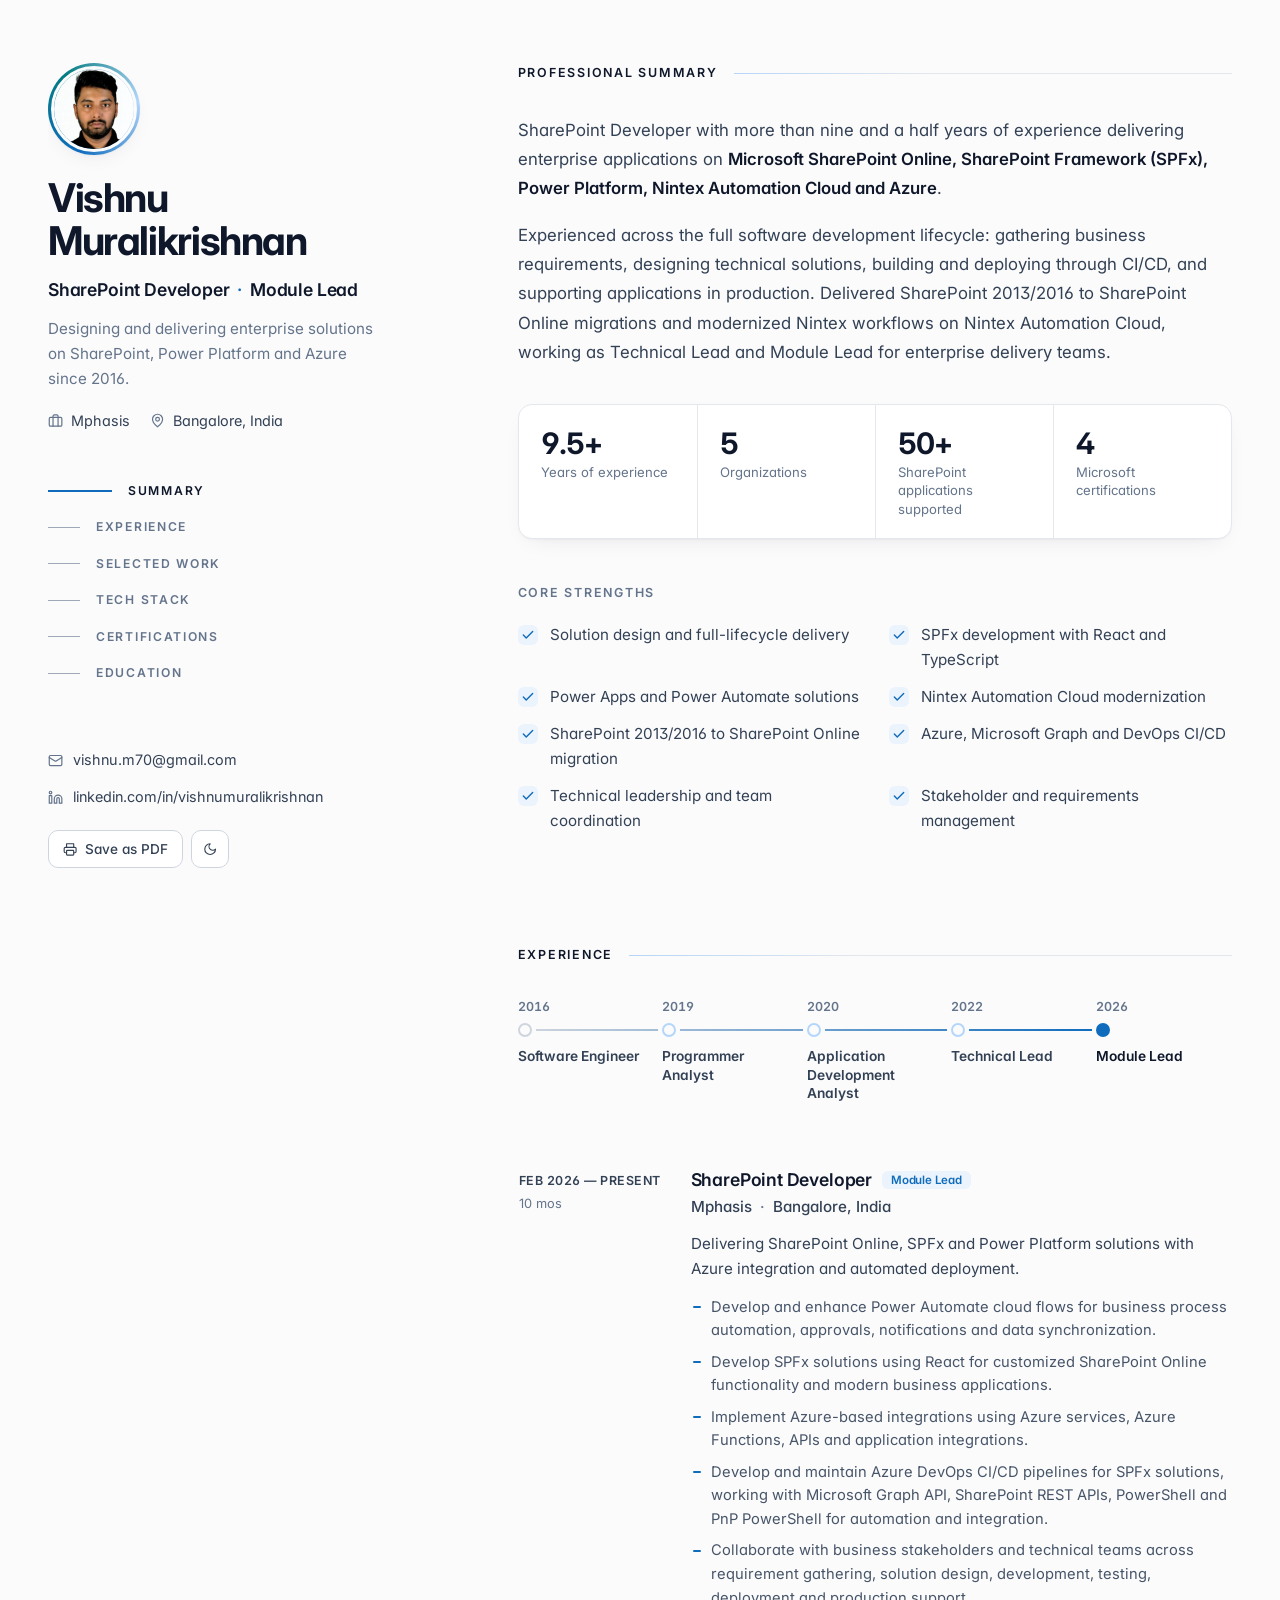
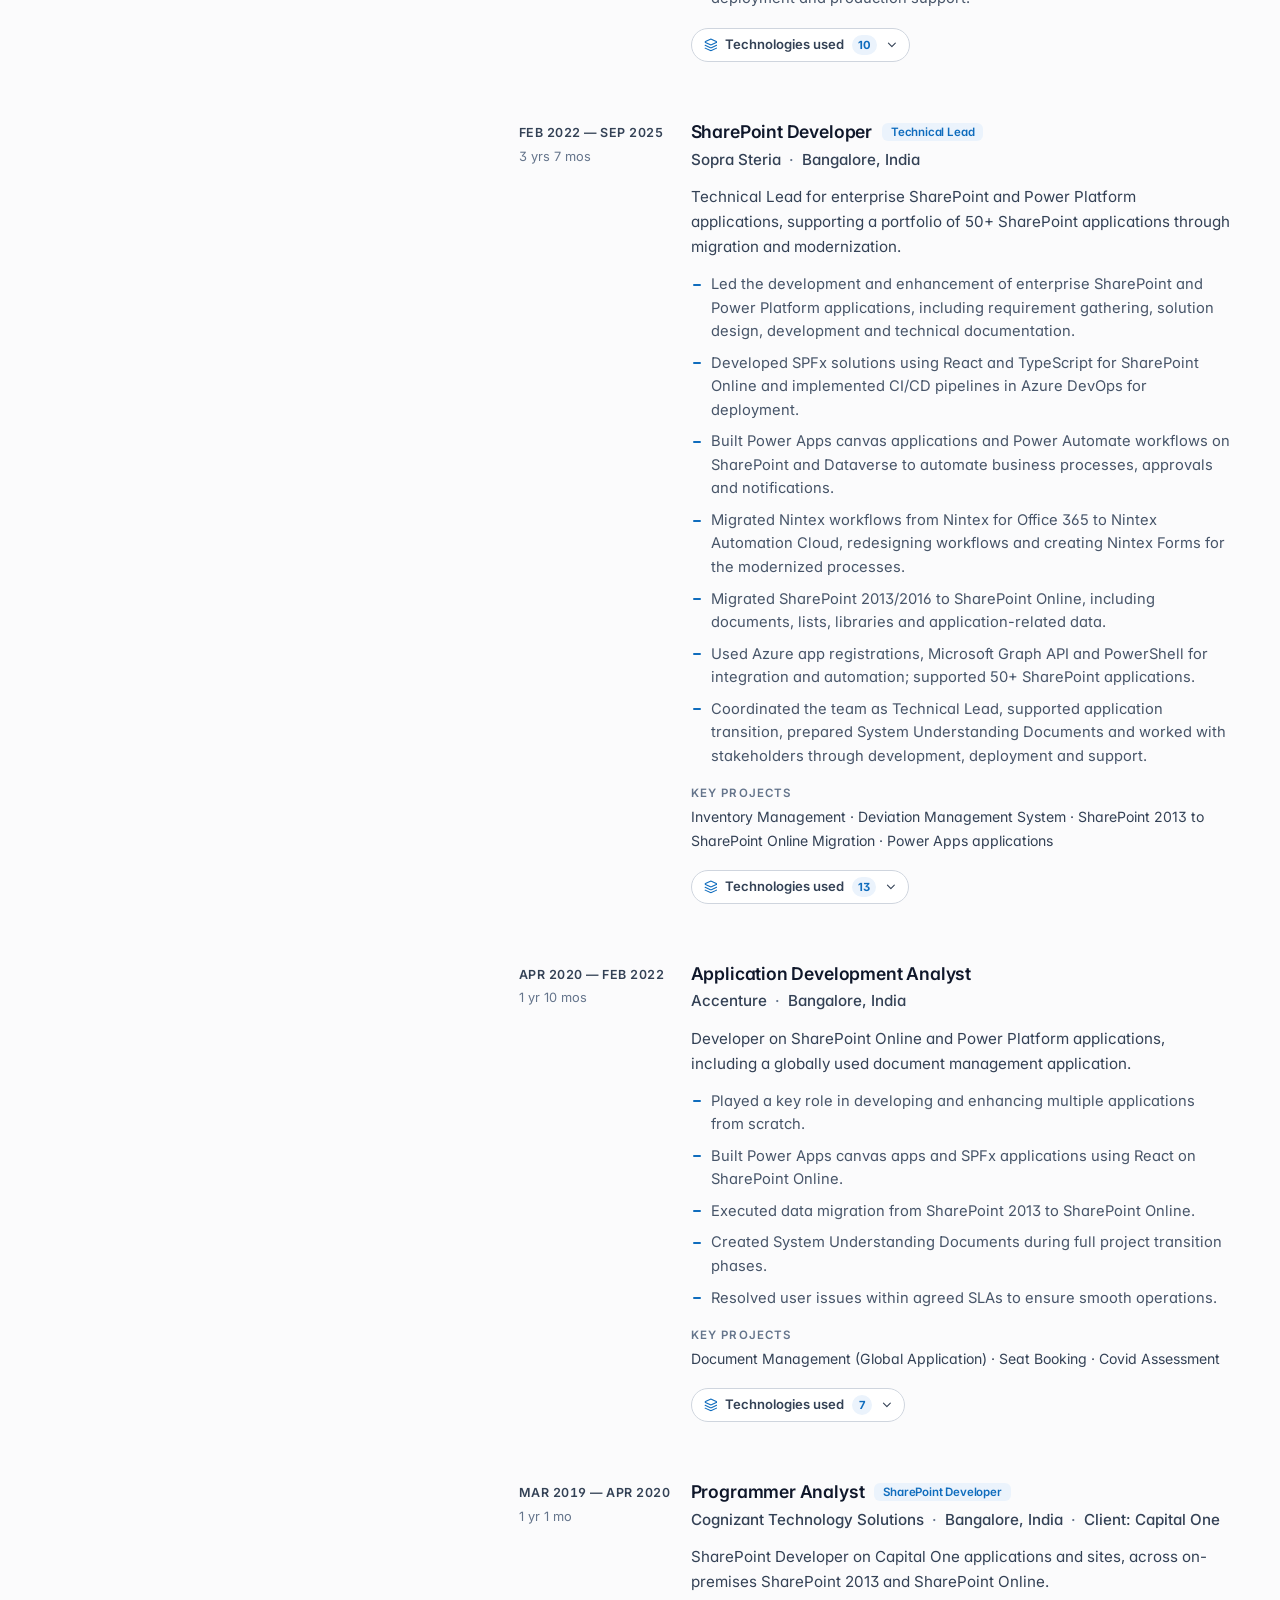
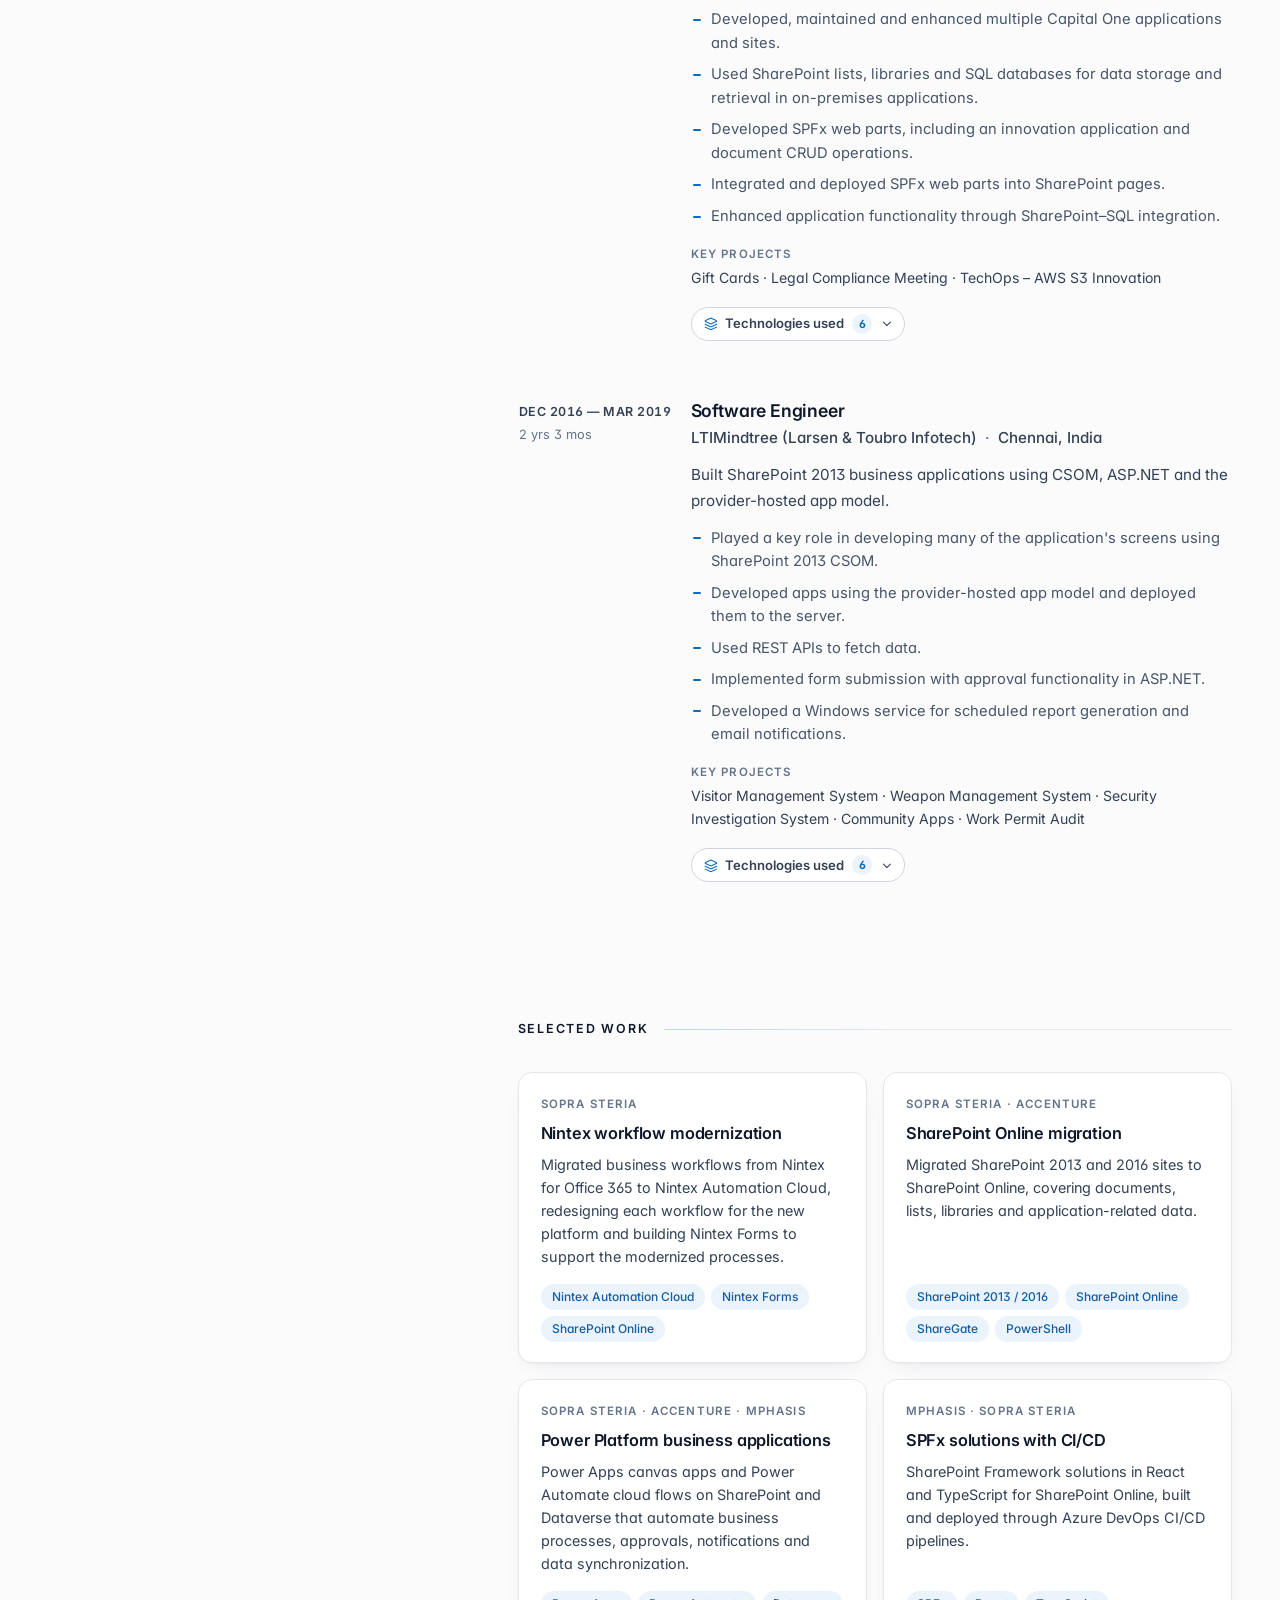
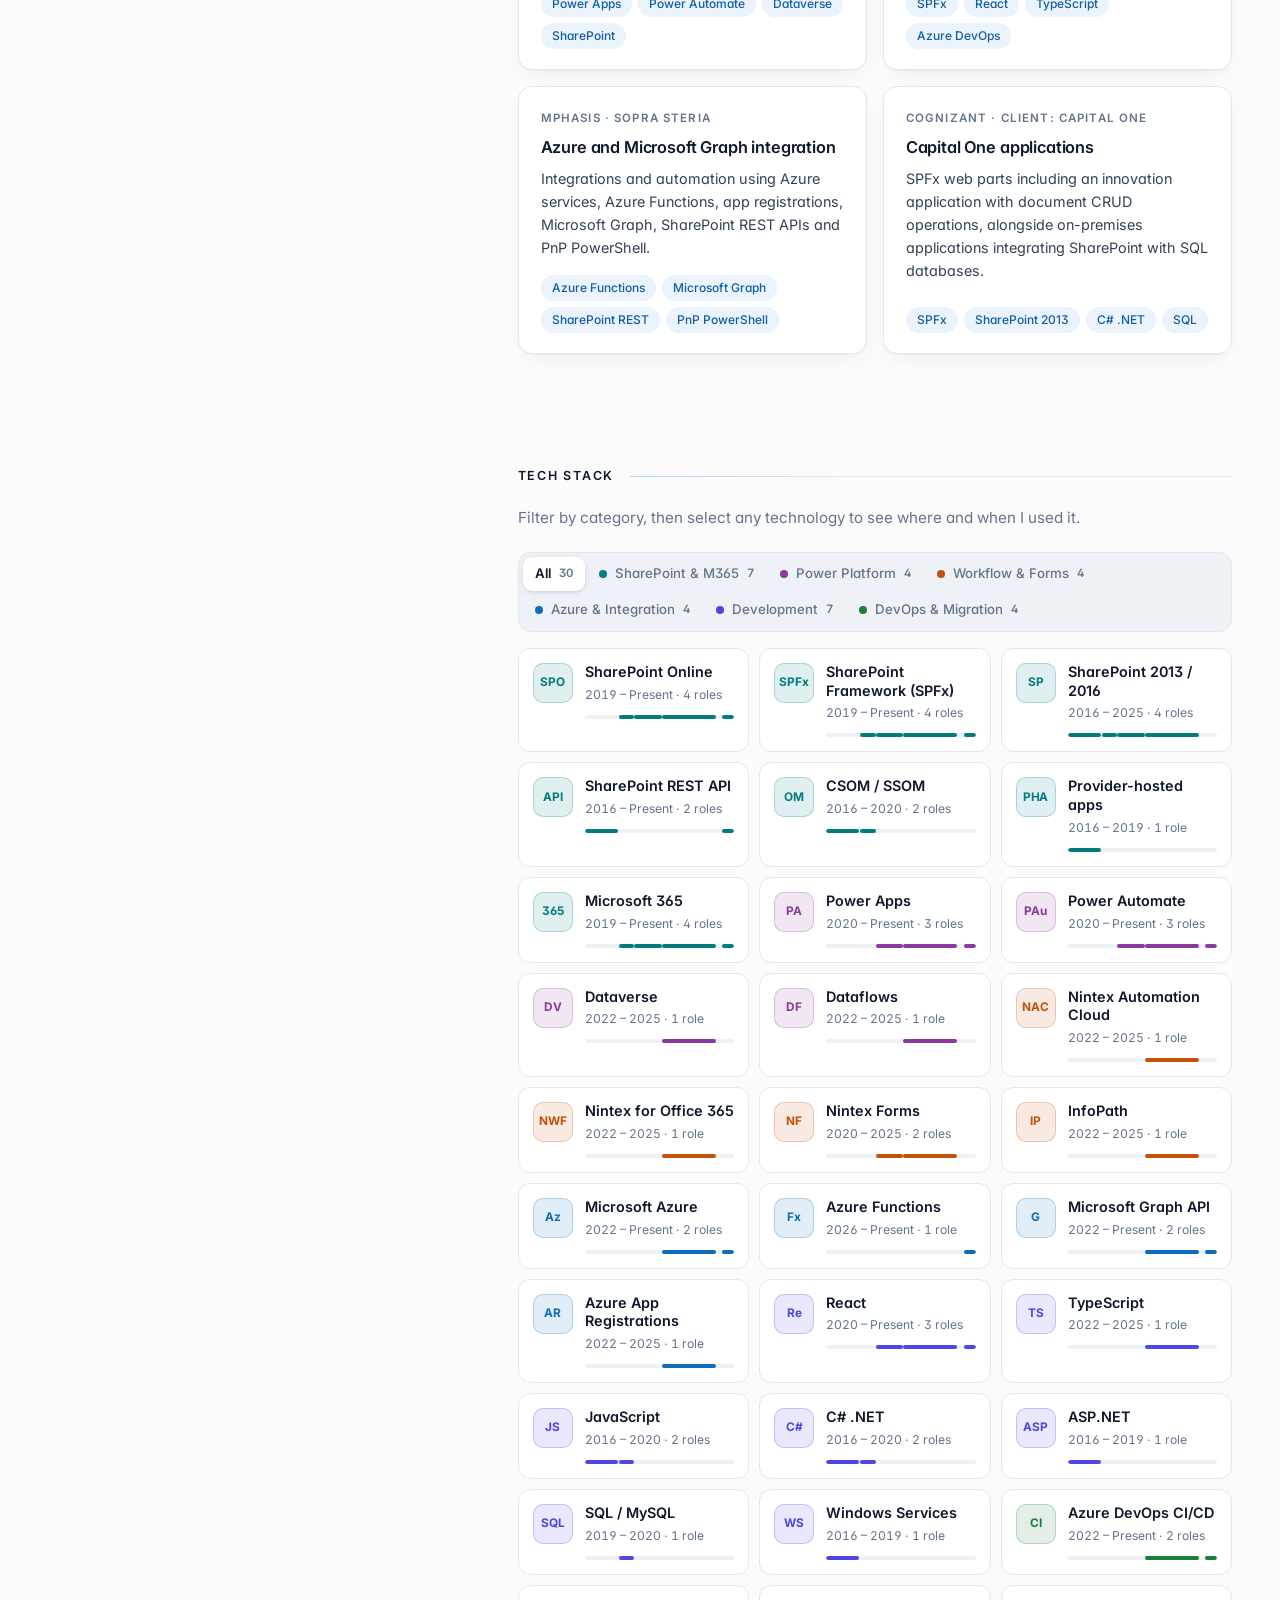
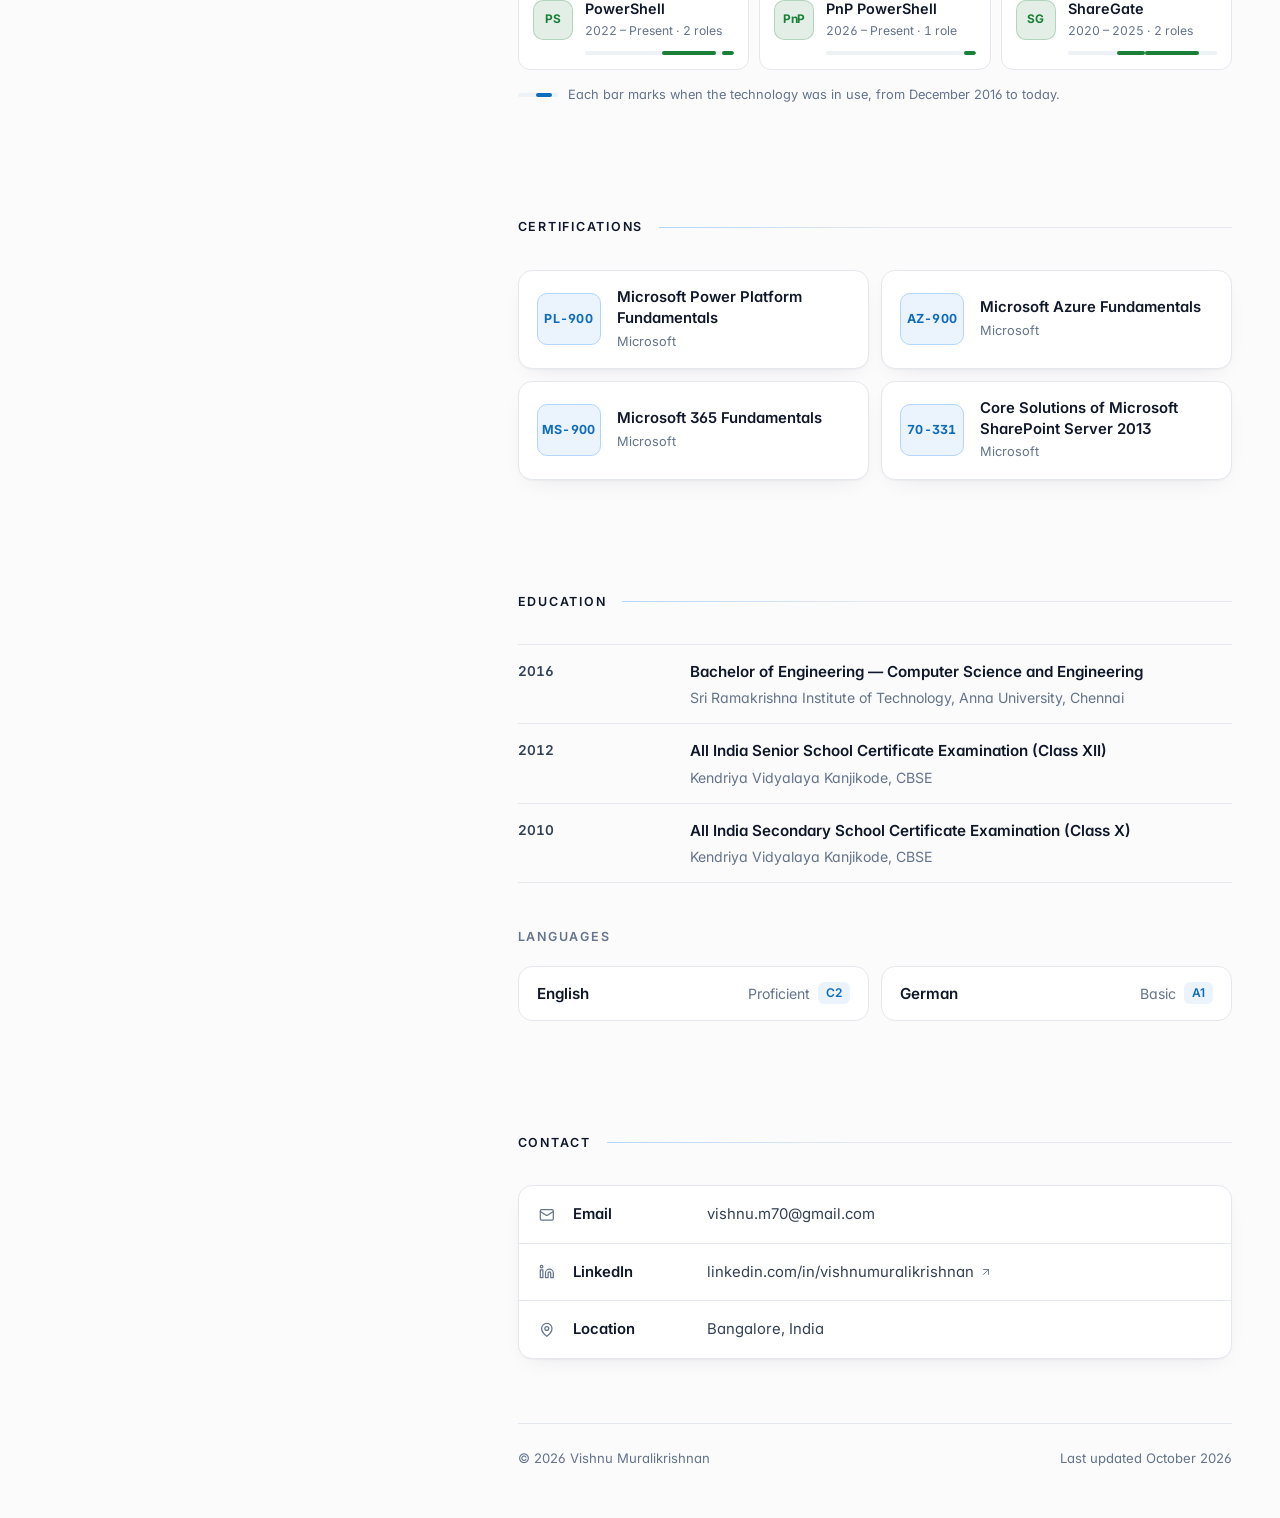
==== commit 15147104: "Add photo, motion and interactive technology explorer - Profile photo in the sidebar, social preview" ====
--- a/index.html
+++ b/index.html
@@ -46,6 +46,7 @@
     "@type": "Person",
     "name": "Vishnu Muralikrishnan",
     "url": "https://vishnumurali.github.io/",
+    "image": "https://vishnumurali.github.io/assets/img/profile.webp",
     "jobTitle": "SharePoint Developer (Module Lead)",
     "worksFor": { "@type": "Organization", "name": "Mphasis" },
     "address": { "@type": "PostalAddress", "addressLocality": "Bangalore", "addressCountry": "IN" },
@@ -59,6 +60,7 @@
 </head>
 <body>
   <a class="skip-link" href="#main">Skip to content</a>
+  <div class="progress" aria-hidden="true"></div>
 
   <svg class="sprite" aria-hidden="true" focusable="false">
     <symbol id="i-mail" viewBox="0 0 24 24"><rect width="20" height="16" x="2" y="4" rx="2"/><path d="m22 7-8.97 5.7a1.94 1.94 0 0 1-2.06 0L2 7"/></symbol>
@@ -71,6 +73,9 @@
     <symbol id="i-check" viewBox="0 0 24 24"><path d="M20 6 9 17l-5-5"/></symbol>
     <symbol id="i-arrow-up" viewBox="0 0 24 24"><path d="m5 12 7-7 7 7"/><path d="M12 19V5"/></symbol>
     <symbol id="i-external" viewBox="0 0 24 24"><path d="M7 7h10v10"/><path d="M7 17 17 7"/></symbol>
+    <symbol id="i-layers" viewBox="0 0 24 24"><path d="M12.83 2.18a2 2 0 0 0-1.66 0L2.6 6.08a1 1 0 0 0 0 1.83l8.58 3.91a2 2 0 0 0 1.66 0l8.58-3.9a1 1 0 0 0 0-1.83Z"/><path d="m22 17.65-9.17 4.16a2 2 0 0 1-1.66 0L2 17.65"/><path d="m22 12.65-9.17 4.16a2 2 0 0 1-1.66 0L2 12.65"/></symbol>
+    <symbol id="i-chevron" viewBox="0 0 24 24"><path d="m6 9 6 6 6-6"/></symbol>
+    <symbol id="i-x" viewBox="0 0 24 24"><path d="M18 6 6 18"/><path d="m6 6 12 12"/></symbol>
   </svg>
 
   <div class="layout" id="top">
@@ -78,27 +83,30 @@
     <!-- Profile panel -->
     <aside class="sidebar">
       <div class="sidebar-top">
-        <h1 class="name"><a href="#top">Vishnu Muralikrishnan</a></h1>
-        <p class="role">SharePoint Developer <span class="role-sep">·</span> Module Lead</p>
-        <p class="tagline">9.5+ years designing, building and supporting enterprise solutions on SharePoint Online, SPFx, Power Platform, Nintex and Azure.</p>
-        <ul class="meta">
+        <div class="avatar anim-pop" style="--i:0">
+          <img src="assets/img/profile.webp" width="250" height="250" alt="Vishnu Muralikrishnan" fetchpriority="high">
+        </div>
+        <h1 class="name anim-in" style="--i:1"><a href="#top">Vishnu Muralikrishnan</a></h1>
+        <p class="role anim-in" style="--i:2">SharePoint Developer <span class="role-sep">·</span> Module Lead</p>
+        <p class="tagline anim-in" style="--i:3">Designing and delivering enterprise solutions on SharePoint, Power Platform and Azure since 2016.</p>
+        <ul class="meta anim-in" style="--i:4">
           <li><svg class="i"><use href="#i-briefcase"/></svg>Mphasis</li>
           <li><svg class="i"><use href="#i-pin"/></svg>Bangalore, India</li>
         </ul>
 
         <nav class="toc" aria-label="Sections">
           <ul>
-            <li><a href="#summary"><span class="toc-line" aria-hidden="true"></span>Summary</a></li>
-            <li><a href="#experience"><span class="toc-line" aria-hidden="true"></span>Experience</a></li>
-            <li><a href="#work"><span class="toc-line" aria-hidden="true"></span>Selected Work</a></li>
-            <li><a href="#skills"><span class="toc-line" aria-hidden="true"></span>Skills</a></li>
-            <li><a href="#certifications"><span class="toc-line" aria-hidden="true"></span>Certifications</a></li>
-            <li><a href="#education"><span class="toc-line" aria-hidden="true"></span>Education</a></li>
+            <li class="anim-in" style="--i:5"><a href="#summary"><span class="toc-line" aria-hidden="true"></span>Summary</a></li>
+            <li class="anim-in" style="--i:6"><a href="#experience"><span class="toc-line" aria-hidden="true"></span>Experience</a></li>
+            <li class="anim-in" style="--i:7"><a href="#work"><span class="toc-line" aria-hidden="true"></span>Selected Work</a></li>
+            <li class="anim-in" style="--i:8"><a href="#stack"><span class="toc-line" aria-hidden="true"></span>Tech Stack</a></li>
+            <li class="anim-in" style="--i:9"><a href="#certifications"><span class="toc-line" aria-hidden="true"></span>Certifications</a></li>
+            <li class="anim-in" style="--i:10"><a href="#education"><span class="toc-line" aria-hidden="true"></span>Education</a></li>
           </ul>
         </nav>
       </div>
 
-      <div class="sidebar-bottom">
+      <div class="sidebar-bottom anim-in" style="--i:11">
         <ul class="contact-links">
           <li><a href="mailto:vishnu.m70@gmail.com"><svg class="i"><use href="#i-mail"/></svg>vishnu.m70@gmail.com</a></li>
           <li><a href="https://www.linkedin.com/in/vishnumuralikrishnan" target="_blank" rel="noopener"><svg class="i"><use href="#i-linkedin"/></svg>linkedin.com/in/vishnumuralikrishnan</a></li>
@@ -119,7 +127,7 @@
         <li><a href="#summary">Summary</a></li>
         <li><a href="#experience">Experience</a></li>
         <li><a href="#work">Selected Work</a></li>
-        <li><a href="#skills">Skills</a></li>
+        <li><a href="#stack">Tech Stack</a></li>
         <li><a href="#certifications">Certifications</a></li>
         <li><a href="#education">Education</a></li>
       </ul>
@@ -129,17 +137,17 @@
 
       <!-- Summary -->
       <section class="section" id="summary" aria-labelledby="summary-title">
-        <h2 class="section-title" id="summary-title">Professional Summary</h2>
+        <h2 class="section-title reveal" id="summary-title">Professional Summary</h2>
         <div class="prose reveal">
           <p>SharePoint Developer with more than nine and a half years of experience delivering enterprise applications on <strong>Microsoft SharePoint Online, SharePoint Framework (SPFx), Power Platform, Nintex Automation Cloud and Azure</strong>.</p>
           <p>Experienced across the full software development lifecycle: gathering business requirements, designing technical solutions, building and deploying through CI/CD, and supporting applications in production. Delivered SharePoint 2013/2016 to SharePoint Online migrations and modernized Nintex workflows on Nintex Automation Cloud, working as Technical Lead and Module Lead for enterprise delivery teams.</p>
         </div>
 
         <dl class="highlights reveal">
-          <div><dt>Years of experience</dt><dd>9.5+</dd></div>
-          <div><dt>Organizations</dt><dd>5</dd></div>
-          <div><dt>SharePoint applications supported</dt><dd>50+</dd></div>
-          <div><dt>Microsoft certifications</dt><dd>4</dd></div>
+          <div><dt>Years of experience</dt><dd><span data-count="9.5" data-decimals="1">9.5</span>+</dd></div>
+          <div><dt>Organizations</dt><dd><span data-count="5">5</span></dd></div>
+          <div><dt>SharePoint applications supported</dt><dd><span data-count="50">50</span>+</dd></div>
+          <div><dt>Microsoft certifications</dt><dd><span data-count="4">4</span></dd></div>
         </dl>
 
         <h3 class="sub-title reveal">Core strengths</h3>
@@ -157,19 +165,19 @@
 
       <!-- Experience -->
       <section class="section" id="experience" aria-labelledby="experience-title">
-        <h2 class="section-title" id="experience-title">Experience</h2>
+        <h2 class="section-title reveal" id="experience-title">Experience</h2>
 
         <ol class="progression reveal" aria-label="Career progression">
-          <li><span class="prog-year">2016</span><span class="prog-dot" aria-hidden="true"></span><span class="prog-role">Software Engineer</span></li>
-          <li><span class="prog-year">2019</span><span class="prog-dot" aria-hidden="true"></span><span class="prog-role">Programmer Analyst</span></li>
-          <li><span class="prog-year">2020</span><span class="prog-dot" aria-hidden="true"></span><span class="prog-role">Application Development Analyst</span></li>
-          <li><span class="prog-year">2022</span><span class="prog-dot" aria-hidden="true"></span><span class="prog-role">Technical Lead</span></li>
-          <li><span class="prog-year">2026</span><span class="prog-dot" aria-hidden="true"></span><span class="prog-role">Module Lead</span></li>
+          <li style="--i:0"><span class="prog-year">2016</span><span class="prog-dot" aria-hidden="true"></span><span class="prog-role">Software Engineer</span></li>
+          <li style="--i:1"><span class="prog-year">2019</span><span class="prog-dot" aria-hidden="true"></span><span class="prog-role">Programmer Analyst</span></li>
+          <li style="--i:2"><span class="prog-year">2020</span><span class="prog-dot" aria-hidden="true"></span><span class="prog-role">Application Development Analyst</span></li>
+          <li style="--i:3"><span class="prog-year">2022</span><span class="prog-dot" aria-hidden="true"></span><span class="prog-role">Technical Lead</span></li>
+          <li style="--i:4"><span class="prog-year">2026</span><span class="prog-dot" aria-hidden="true"></span><span class="prog-role">Module Lead</span></li>
         </ol>
 
         <ol class="jobs">
           <!-- Mphasis -->
-          <li class="job reveal">
+          <li class="job reveal" data-role="mphasis" data-org="Mphasis" data-title="SharePoint Developer · Module Lead">
             <div class="job-when">
               <span class="job-dates">Feb 2026 — Present</span>
               <span class="job-dur" data-from="2026-02-16">8 mos</span>
@@ -185,14 +193,19 @@
                 <li>Develop and maintain Azure DevOps CI/CD pipelines for SPFx solutions, working with Microsoft Graph API, SharePoint REST APIs, PowerShell and PnP PowerShell for automation and integration.</li>
                 <li>Collaborate with business stakeholders and technical teams across requirement gathering, solution design, development, testing, deployment and production support.</li>
               </ul>
-              <ul class="tags" aria-label="Technologies">
-                <li>SharePoint Online</li><li>Microsoft 365</li><li>SPFx</li><li>React</li><li>Power Apps</li><li>Power Automate</li><li>Azure Functions</li><li>Microsoft Graph</li><li>PnP PowerShell</li><li>Azure DevOps</li>
-              </ul>
+              <div class="job-tech">
+                <button class="tech-toggle" type="button" aria-expanded="false" aria-controls="tech-mphasis"><svg class="i"><use href="#i-layers"/></svg>Technologies used<span class="tech-count">10</span><svg class="i chev"><use href="#i-chevron"/></svg></button>
+                <div class="job-tech-panel" id="tech-mphasis"><div class="job-tech-inner">
+                  <ul class="tags" aria-label="Technologies">
+                    <li>SharePoint Online</li><li>Microsoft 365</li><li>SPFx</li><li>React</li><li>Power Apps</li><li>Power Automate</li><li>Azure Functions</li><li>Microsoft Graph</li><li>PnP PowerShell</li><li>Azure DevOps</li>
+                  </ul>
+                </div></div>
+              </div>
             </div>
           </li>
 
           <!-- Sopra Steria -->
-          <li class="job reveal">
+          <li class="job reveal" data-role="sopra" data-org="Sopra Steria" data-title="SharePoint Developer · Technical Lead">
             <div class="job-when">
               <span class="job-dates">Feb 2022 — Sep 2025</span>
               <span class="job-dur" data-from="2022-02-07" data-to="2025-09-19">3 yrs 7 mos</span>
@@ -211,14 +224,19 @@
                 <li>Coordinated the team as Technical Lead, supported application transition, prepared System Understanding Documents and worked with stakeholders through development, deployment and support.</li>
               </ul>
               <p class="job-projects"><span>Key projects</span>Inventory Management · Deviation Management System · SharePoint 2013 to SharePoint Online Migration · Power Apps applications</p>
-              <ul class="tags" aria-label="Technologies">
-                <li>SharePoint Online</li><li>SharePoint 2013 / 2016</li><li>SPFx</li><li>React</li><li>TypeScript</li><li>Power Apps</li><li>Power Automate</li><li>Dataverse</li><li>Nintex Automation Cloud</li><li>Nintex Forms</li><li>Azure DevOps</li><li>Microsoft Graph</li><li>PowerShell</li>
-              </ul>
+              <div class="job-tech">
+                <button class="tech-toggle" type="button" aria-expanded="false" aria-controls="tech-sopra"><svg class="i"><use href="#i-layers"/></svg>Technologies used<span class="tech-count">13</span><svg class="i chev"><use href="#i-chevron"/></svg></button>
+                <div class="job-tech-panel" id="tech-sopra"><div class="job-tech-inner">
+                  <ul class="tags" aria-label="Technologies">
+                    <li>SharePoint Online</li><li>SharePoint 2013 / 2016</li><li>SPFx</li><li>React</li><li>TypeScript</li><li>Power Apps</li><li>Power Automate</li><li>Dataverse</li><li>Nintex Automation Cloud</li><li>Nintex Forms</li><li>Azure DevOps</li><li>Microsoft Graph</li><li>PowerShell</li>
+                  </ul>
+                </div></div>
+              </div>
             </div>
           </li>
 
           <!-- Accenture -->
-          <li class="job reveal">
+          <li class="job reveal" data-role="accenture" data-org="Accenture" data-title="Application Development Analyst">
             <div class="job-when">
               <span class="job-dates">Apr 2020 — Feb 2022</span>
               <span class="job-dur" data-from="2020-04-13" data-to="2022-02-06">1 yr 10 mos</span>
@@ -235,14 +253,19 @@
                 <li>Resolved user issues within agreed SLAs to ensure smooth operations.</li>
               </ul>
               <p class="job-projects"><span>Key projects</span>Document Management (Global Application) · Seat Booking · Covid Assessment</p>
-              <ul class="tags" aria-label="Technologies">
-                <li>SharePoint Online</li><li>SharePoint 2013</li><li>SPFx</li><li>React</li><li>Power Apps</li><li>Power Automate</li><li>Nintex Forms</li>
-              </ul>
+              <div class="job-tech">
+                <button class="tech-toggle" type="button" aria-expanded="false" aria-controls="tech-accenture"><svg class="i"><use href="#i-layers"/></svg>Technologies used<span class="tech-count">7</span><svg class="i chev"><use href="#i-chevron"/></svg></button>
+                <div class="job-tech-panel" id="tech-accenture"><div class="job-tech-inner">
+                  <ul class="tags" aria-label="Technologies">
+                    <li>SharePoint Online</li><li>SharePoint 2013</li><li>SPFx</li><li>React</li><li>Power Apps</li><li>Power Automate</li><li>Nintex Forms</li>
+                  </ul>
+                </div></div>
+              </div>
             </div>
           </li>
 
           <!-- Cognizant -->
-          <li class="job reveal">
+          <li class="job reveal" data-role="cognizant" data-org="Cognizant" data-title="Programmer Analyst · Capital One">
             <div class="job-when">
               <span class="job-dates">Mar 2019 — Apr 2020</span>
               <span class="job-dur" data-from="2019-03-22" data-to="2020-04-06">1 yr 1 mo</span>
@@ -259,14 +282,19 @@
                 <li>Enhanced application functionality through SharePoint–SQL integration.</li>
               </ul>
               <p class="job-projects"><span>Key projects</span>Gift Cards · Legal Compliance Meeting · TechOps – AWS S3 Innovation</p>
-              <ul class="tags" aria-label="Technologies">
-                <li>SharePoint Online</li><li>SharePoint 2013 (SSOM)</li><li>SPFx</li><li>C# .NET</li><li>JavaScript</li><li>MySQL</li>
-              </ul>
+              <div class="job-tech">
+                <button class="tech-toggle" type="button" aria-expanded="false" aria-controls="tech-cognizant"><svg class="i"><use href="#i-layers"/></svg>Technologies used<span class="tech-count">6</span><svg class="i chev"><use href="#i-chevron"/></svg></button>
+                <div class="job-tech-panel" id="tech-cognizant"><div class="job-tech-inner">
+                  <ul class="tags" aria-label="Technologies">
+                    <li>SharePoint Online</li><li>SharePoint 2013 (SSOM)</li><li>SPFx</li><li>C# .NET</li><li>JavaScript</li><li>MySQL</li>
+                  </ul>
+                </div></div>
+              </div>
             </div>
           </li>
 
           <!-- LTIMindtree -->
-          <li class="job reveal">
+          <li class="job reveal" data-role="ltim" data-org="LTIMindtree" data-title="Software Engineer">
             <div class="job-when">
               <span class="job-dates">Dec 2016 — Mar 2019</span>
               <span class="job-dur" data-from="2016-12-13" data-to="2019-03-04">2 yrs 3 mos</span>
@@ -283,9 +311,14 @@
                 <li>Developed a Windows service for scheduled report generation and email notifications.</li>
               </ul>
               <p class="job-projects"><span>Key projects</span>Visitor Management System · Weapon Management System · Security Investigation System · Community Apps · Work Permit Audit</p>
-              <ul class="tags" aria-label="Technologies">
-                <li>SharePoint 2013 (CSOM)</li><li>C# .NET</li><li>ASP.NET</li><li>JavaScript</li><li>REST API</li><li>Windows Services</li>
-              </ul>
+              <div class="job-tech">
+                <button class="tech-toggle" type="button" aria-expanded="false" aria-controls="tech-ltim"><svg class="i"><use href="#i-layers"/></svg>Technologies used<span class="tech-count">6</span><svg class="i chev"><use href="#i-chevron"/></svg></button>
+                <div class="job-tech-panel" id="tech-ltim"><div class="job-tech-inner">
+                  <ul class="tags" aria-label="Technologies">
+                    <li>SharePoint 2013 (CSOM)</li><li>C# .NET</li><li>ASP.NET</li><li>JavaScript</li><li>REST API</li><li>Windows Services</li>
+                  </ul>
+                </div></div>
+              </div>
             </div>
           </li>
         </ol>
@@ -293,39 +326,39 @@
 
       <!-- Selected work -->
       <section class="section" id="work" aria-labelledby="work-title">
-        <h2 class="section-title" id="work-title">Selected Work</h2>
+        <h2 class="section-title reveal" id="work-title">Selected Work</h2>
         <div class="work-grid">
-          <article class="work reveal">
+          <article class="work spot reveal">
             <p class="work-org">Sopra Steria</p>
             <h3 class="work-title">Nintex workflow modernization</h3>
             <p class="work-desc">Migrated business workflows from Nintex for Office 365 to Nintex Automation Cloud, redesigning each workflow for the new platform and building Nintex Forms to support the modernized processes.</p>
             <ul class="tags"><li>Nintex Automation Cloud</li><li>Nintex Forms</li><li>SharePoint Online</li></ul>
           </article>
-          <article class="work reveal">
+          <article class="work spot reveal">
             <p class="work-org">Sopra Steria · Accenture</p>
             <h3 class="work-title">SharePoint Online migration</h3>
             <p class="work-desc">Migrated SharePoint 2013 and 2016 sites to SharePoint Online, covering documents, lists, libraries and application-related data.</p>
             <ul class="tags"><li>SharePoint 2013 / 2016</li><li>SharePoint Online</li><li>ShareGate</li><li>PowerShell</li></ul>
           </article>
-          <article class="work reveal">
+          <article class="work spot reveal">
             <p class="work-org">Sopra Steria · Accenture · Mphasis</p>
             <h3 class="work-title">Power Platform business applications</h3>
             <p class="work-desc">Power Apps canvas apps and Power Automate cloud flows on SharePoint and Dataverse that automate business processes, approvals, notifications and data synchronization.</p>
             <ul class="tags"><li>Power Apps</li><li>Power Automate</li><li>Dataverse</li><li>SharePoint</li></ul>
           </article>
-          <article class="work reveal">
+          <article class="work spot reveal">
             <p class="work-org">Mphasis · Sopra Steria</p>
             <h3 class="work-title">SPFx solutions with CI/CD</h3>
             <p class="work-desc">SharePoint Framework solutions in React and TypeScript for SharePoint Online, built and deployed through Azure DevOps CI/CD pipelines.</p>
             <ul class="tags"><li>SPFx</li><li>React</li><li>TypeScript</li><li>Azure DevOps</li></ul>
           </article>
-          <article class="work reveal">
+          <article class="work spot reveal">
             <p class="work-org">Mphasis · Sopra Steria</p>
             <h3 class="work-title">Azure and Microsoft Graph integration</h3>
             <p class="work-desc">Integrations and automation using Azure services, Azure Functions, app registrations, Microsoft Graph, SharePoint REST APIs and PnP PowerShell.</p>
             <ul class="tags"><li>Azure Functions</li><li>Microsoft Graph</li><li>SharePoint REST</li><li>PnP PowerShell</li></ul>
           </article>
-          <article class="work reveal">
+          <article class="work spot reveal">
             <p class="work-org">Cognizant · Client: Capital One</p>
             <h3 class="work-title">Capital One applications</h3>
             <p class="work-desc">SPFx web parts including an innovation application with document CRUD operations, alongside on-premises applications integrating SharePoint with SQL databases.</p>
@@ -334,10 +367,21 @@
         </div>
       </section>
 
-      <!-- Skills -->
-      <section class="section" id="skills" aria-labelledby="skills-title">
-        <h2 class="section-title" id="skills-title">Skills</h2>
-        <dl class="skills reveal">
+      <!-- Tech stack -->
+      <section class="section" id="stack" aria-labelledby="stack-title">
+        <h2 class="section-title reveal" id="stack-title">Tech Stack</h2>
+        <p class="section-intro reveal">Filter by category, then select any technology to see where and when I used it.</p>
+
+        <div class="explorer reveal">
+          <div class="tech-tabs" role="group" aria-label="Filter technologies by category">
+            <span class="tab-indicator" aria-hidden="true"></span>
+          </div>
+          <div class="tech-grid"></div>
+          <p class="tech-legend"><span class="legend-bar" aria-hidden="true"><span></span></span>Each bar marks when the technology was in use, from December 2016 to today.</p>
+        </div>
+
+        <!-- Static list: shown without JavaScript and in the printed resume -->
+        <dl class="skills">
           <div><dt>SharePoint</dt><dd>SharePoint Online · SharePoint 2013 / 2016 · SharePoint Framework (SPFx) · SharePoint REST API · CSOM / SSOM · Provider-hosted apps</dd></div>
           <div><dt>Power Platform</dt><dd>Power Apps (Canvas) · Power Automate · Dataverse · Dataflows</dd></div>
           <div><dt>Workflow &amp; Forms</dt><dd>Nintex Automation Cloud · Nintex for Office 365 · Nintex Forms · InfoPath</dd></div>
@@ -351,21 +395,21 @@
 
       <!-- Certifications -->
       <section class="section" id="certifications" aria-labelledby="cert-title">
-        <h2 class="section-title" id="cert-title">Certifications</h2>
+        <h2 class="section-title reveal" id="cert-title">Certifications</h2>
         <ul class="certs">
-          <li class="cert reveal">
+          <li class="cert spot reveal">
             <span class="cert-code">PL-900</span>
             <div><p class="cert-name">Microsoft Power Platform Fundamentals</p><p class="cert-issuer">Microsoft</p></div>
           </li>
-          <li class="cert reveal">
+          <li class="cert spot reveal">
             <span class="cert-code">AZ-900</span>
             <div><p class="cert-name">Microsoft Azure Fundamentals</p><p class="cert-issuer">Microsoft</p></div>
           </li>
-          <li class="cert reveal">
+          <li class="cert spot reveal">
             <span class="cert-code">MS-900</span>
             <div><p class="cert-name">Microsoft 365 Fundamentals</p><p class="cert-issuer">Microsoft</p></div>
           </li>
-          <li class="cert reveal">
+          <li class="cert spot reveal">
             <span class="cert-code">70-331</span>
             <div><p class="cert-name">Core Solutions of Microsoft SharePoint Server 2013</p><p class="cert-issuer">Microsoft</p></div>
           </li>
@@ -374,7 +418,7 @@
 
       <!-- Education & languages -->
       <section class="section" id="education" aria-labelledby="edu-title">
-        <h2 class="section-title" id="edu-title">Education</h2>
+        <h2 class="section-title reveal" id="edu-title">Education</h2>
         <ol class="edu reveal">
           <li>
             <span class="edu-year">2016</span>
@@ -408,7 +452,7 @@
 
       <!-- Contact -->
       <section class="section section--last" id="contact" aria-labelledby="contact-title">
-        <h2 class="section-title" id="contact-title">Contact</h2>
+        <h2 class="section-title reveal" id="contact-title">Contact</h2>
         <div class="contact reveal">
           <a class="contact-row" href="mailto:vishnu.m70@gmail.com">
             <svg class="i"><use href="#i-mail"/></svg>
@@ -436,5 +480,15 @@
   </div>
 
   <a class="to-top" href="#top" aria-label="Back to top"><svg class="i"><use href="#i-arrow-up"/></svg></a>
+
+  <!-- Technology detail panel -->
+  <div class="drawer" id="tech-drawer" aria-hidden="true" inert>
+    <div class="drawer-backdrop" data-close></div>
+    <section class="drawer-panel" role="dialog" aria-modal="true" aria-labelledby="drawer-title">
+      <span class="drawer-handle" aria-hidden="true"></span>
+      <button class="drawer-close" type="button" data-close aria-label="Close details"><svg class="i"><use href="#i-x"/></svg></button>
+      <div class="drawer-content"></div>
+    </section>
+  </div>
 </body>
 </html>
--- a/assets/css/style.css
+++ b/assets/css/style.css
@@ -8,6 +8,7 @@
   --max: 1200px;
   --gutter: clamp(20px, 5vw, 48px);
   --ease: cubic-bezier(.22, 1, .36, 1);
+  --spring: cubic-bezier(.34, 1.56, .64, 1);
   --radius: 14px;
 
   color-scheme: light;
@@ -16,15 +17,26 @@
   --text: #0f172a;
   --text-2: #334155;
   --muted: #64748b;
+  --points: #475569;
   --border: #e4e7ec;
   --border-strong: #cfd5de;
+  --track: #eef1f5;
   --accent: #0f6cbd;
   --accent-strong: #115ea3;
   --accent-soft: #ebf3fc;
   --accent-line: #b4d6fa;
   --shadow: 0 1px 2px rgba(16, 24, 40, .04), 0 8px 24px -12px rgba(16, 24, 40, .12);
+  --shadow-lg: 0 2px 4px rgba(16, 24, 40, .04), 0 18px 40px -16px rgba(16, 24, 40, .22);
   --bar-bg: rgba(251, 251, 252, .88);
-  --points: #475569;
+  --scrim: rgba(15, 23, 42, .32);
+
+  /* Technology categories */
+  --c-sp: #037c80;
+  --c-pp: #8a3a9c;
+  --c-wf: #c2510c;
+  --c-az: #0f6cbd;
+  --c-dev: #4f46e5;
+  --c-ops: #1a7f37;
 }
 
 :root[data-theme="dark"] {
@@ -34,15 +46,25 @@
   --text: #e6ebf2;
   --text-2: #c3ccd9;
   --muted: #8b98ab;
+  --points: #a9b4c4;
   --border: #1f2a3d;
   --border-strong: #2d3a50;
+  --track: #1a2436;
   --accent: #62abf5;
   --accent-strong: #8cc3f8;
   --accent-soft: rgba(98, 171, 245, .1);
   --accent-line: rgba(98, 171, 245, .35);
   --shadow: 0 1px 2px rgba(0, 0, 0, .2), 0 12px 32px -16px rgba(0, 0, 0, .6);
+  --shadow-lg: 0 2px 6px rgba(0, 0, 0, .3), 0 24px 48px -16px rgba(0, 0, 0, .7);
   --bar-bg: rgba(11, 18, 32, .88);
-  --points: #a9b4c4;
+  --scrim: rgba(2, 6, 16, .6);
+
+  --c-sp: #2ec4c9;
+  --c-pp: #d08ae0;
+  --c-wf: #f59e5b;
+  --c-az: #62abf5;
+  --c-dev: #a5a1ff;
+  --c-ops: #4ade80;
 }
 
 /* ---------- Base ---------- */
@@ -55,6 +77,8 @@
 @media (prefers-reduced-motion: no-preference) {
   html { scroll-behavior: smooth; }
 }
+html.drawer-lock { overflow: hidden; }
+html.drawer-lock body { padding-right: var(--sbw, 0px); }
 
 body {
   margin: 0;
@@ -69,7 +93,7 @@
   transition: background-color .3s, color .3s;
 }
 
-h1, h2, h3, p { margin: 0; }
+h1, h2, h3, h4, p { margin: 0; }
 a { color: inherit; text-decoration: none; }
 button { font: inherit; color: inherit; cursor: pointer; }
 strong { font-weight: 600; color: var(--text); }
@@ -98,7 +122,7 @@
   position: fixed;
   top: 12px;
   left: 12px;
-  z-index: 100;
+  z-index: 300;
   padding: 10px 16px;
   border-radius: 10px;
   background: var(--surface);
@@ -108,6 +132,53 @@
 }
 .skip-link:focus { transform: none; }
 
+/* Reading progress */
+.progress {
+  position: fixed;
+  inset: 0 0 auto 0;
+  z-index: 60;
+  height: 2px;
+  background: linear-gradient(90deg, var(--accent), var(--c-sp));
+  transform-origin: 0 50%;
+  transform: scaleX(0);
+}
+
+/* ---------- Entrance animations ---------- */
+.anim-in { animation: rise .8s var(--ease) both; animation-delay: calc(var(--i, 0) * 60ms + 60ms); }
+.anim-pop { animation: pop .9s var(--spring) both; animation-delay: calc(var(--i, 0) * 60ms + 60ms); }
+@keyframes rise { from { opacity: 0; transform: translateY(14px); } }
+@keyframes pop { from { opacity: 0; transform: scale(.82); } }
+
+/* Scroll reveal: subtle, short-distance */
+.js .reveal {
+  opacity: 0;
+  translate: 0 16px;
+  transition:
+    opacity .75s var(--ease),
+    translate .75s var(--ease),
+    transform .35s var(--ease),
+    background-color .3s,
+    border-color .3s,
+    box-shadow .3s;
+}
+.js .reveal.is-visible { opacity: 1; translate: 0 0; }
+
+/* Cursor spotlight on cards */
+.spot { position: relative; isolation: isolate; }
+.spot::after {
+  content: "";
+  position: absolute;
+  inset: 0;
+  z-index: -1;
+  border-radius: inherit;
+  background: radial-gradient(280px circle at var(--mx, 50%) var(--my, -200px),
+    color-mix(in srgb, var(--c, var(--accent)) 11%, transparent), transparent 65%);
+  opacity: 0;
+  transition: opacity .3s;
+  pointer-events: none;
+}
+.spot:hover::after { opacity: 1; }
+
 /* ---------- Layout ---------- */
 .layout {
   max-width: calc(var(--max) + var(--gutter) * 2);
@@ -124,39 +195,60 @@
   top: 0;
   height: 100vh;
   height: 100dvh;
-  padding: clamp(56px, 9vh, 96px) 0 40px;
+  padding: clamp(40px, 7vh, 88px) 0 32px;
   display: flex;
   flex-direction: column;
   justify-content: space-between;
-  gap: 32px;
+  gap: 24px;
   overflow-y: auto;
   scrollbar-width: none;
 }
 .sidebar::-webkit-scrollbar { display: none; }
 
+.avatar {
+  position: relative;
+  width: 92px;
+  height: 92px;
+  margin-bottom: 22px;
+  padding: 3px;
+  border-radius: 50%;
+  background: conic-gradient(from 200deg, var(--accent), var(--c-sp), var(--accent-line), var(--accent));
+  box-shadow: var(--shadow);
+}
+.avatar img {
+  display: block;
+  width: 100%;
+  height: 100%;
+  border-radius: 50%;
+  object-fit: cover;
+  border: 3px solid var(--bg);
+  background: var(--bg);
+  transition: transform .5s var(--ease), border-color .3s;
+}
+.avatar:hover img { transform: scale(1.04); }
+
 .name {
-  font-size: clamp(2.1rem, 3.2vw, 2.75rem);
+  font-size: clamp(2.1rem, 3.1vw, 2.6rem);
   font-weight: 700;
   line-height: 1.08;
   letter-spacing: -.035em;
 }
 .role {
-  margin-top: 14px;
-  font-size: 1.12rem;
+  margin-top: 12px;
+  font-size: 1.1rem;
   font-weight: 600;
   letter-spacing: -.01em;
-  color: var(--text);
 }
 .role-sep { color: var(--accent); margin: 0 4px; }
 .tagline {
-  margin-top: 14px;
+  margin-top: 12px;
   max-width: 34ch;
-  font-size: .98rem;
+  font-size: .95rem;
   color: var(--muted);
 }
 
 .meta {
-  margin: 22px 0 0;
+  margin: 18px 0 0;
   padding: 0;
   list-style: none;
   display: flex;
@@ -169,13 +261,13 @@
 .meta .i { color: var(--muted); }
 
 /* Section navigation */
-.toc { margin-top: 56px; }
+.toc { margin-top: 40px; }
 .toc ul { margin: 0; padding: 0; list-style: none; }
 .toc a {
   display: inline-flex;
   align-items: center;
   gap: 16px;
-  padding: 9px 0;
+  padding: 8px 0;
   font-size: .76rem;
   font-weight: 600;
   letter-spacing: .14em;
@@ -189,7 +281,7 @@
   height: 1px;
   background: currentColor;
   opacity: .6;
-  transition: width .35s var(--ease), opacity .25s, background-color .25s;
+  transition: width .4s var(--ease), opacity .25s, background-color .25s;
 }
 .toc a:hover,
 .toc a.is-active { color: var(--text); }
@@ -212,7 +304,7 @@
 .contact-links .i { color: var(--muted); transition: color .2s; }
 .contact-links a:hover .i { color: var(--accent); }
 
-.tools { margin-top: 20px; display: flex; gap: 8px; }
+.tools { margin-top: 18px; display: flex; gap: 8px; }
 .tool-btn {
   display: inline-flex;
   align-items: center;
@@ -225,19 +317,36 @@
   font-size: .85rem;
   font-weight: 500;
   color: var(--text-2);
-  transition: border-color .2s, color .2s, background-color .2s;
-}
-.tool-btn:hover { border-color: var(--accent); color: var(--accent); }
+  transition: border-color .2s, color .2s, background-color .2s, transform .3s var(--ease);
+}
+.tool-btn:hover { border-color: var(--accent); color: var(--accent); transform: translateY(-1px); }
 .tool-btn--icon { width: 38px; padding: 0; justify-content: center; }
+.theme-toggle .i { transition: transform .5s var(--ease); }
+.theme-toggle:hover .i { transform: rotate(-20deg); }
 .theme-toggle .i-sun { display: none; }
 :root[data-theme="dark"] .theme-toggle .i-sun { display: block; }
 :root[data-theme="dark"] .theme-toggle .i-moon { display: none; }
 
+/* Keep the sidebar inside the viewport on shorter screens */
+@media (min-width: 961px) and (max-height: 860px) {
+  .tagline { display: none; }
+  .avatar { width: 76px; height: 76px; margin-bottom: 16px; }
+  .toc { margin-top: 28px; }
+  .toc a { padding: 6px 0; }
+}
+@media (min-width: 961px) and (max-height: 720px) {
+  .sidebar { padding-top: 28px; }
+  .meta { display: none; }
+  .avatar { width: 60px; height: 60px; }
+  .toc { margin-top: 20px; }
+  .toc a { padding: 4px 0; }
+}
+
 /* Mobile section bar (hidden on desktop) */
 .mobile-nav { display: none; }
 
 /* ---------- Content ---------- */
-.content { padding: clamp(56px, 9vh, 96px) 0 48px; min-width: 0; }
+.content { padding: clamp(40px, 7vh, 88px) 0 48px; min-width: 0; }
 
 .section { margin-bottom: clamp(72px, 10vw, 112px); }
 .section--last { margin-bottom: 64px; }
@@ -257,8 +366,14 @@
   content: "";
   flex: 1;
   height: 1px;
-  background: var(--border);
-}
+  background: linear-gradient(90deg, var(--accent-line), var(--border) 40%);
+  transform-origin: left center;
+  transition: transform 1.1s var(--ease) .15s;
+}
+.js .section-title:not(.is-visible)::after { transform: scaleX(0); }
+
+.section-intro { margin: -14px 0 22px; font-size: .95rem; color: var(--muted); }
+
 .sub-title {
   margin: 44px 0 18px;
   font-size: .78rem;
@@ -267,20 +382,6 @@
   text-transform: uppercase;
   color: var(--muted);
 }
-
-/* Reveal: subtle, short-distance fade */
-.js .reveal {
-  opacity: 0;
-  translate: 0 14px;
-  transition:
-    opacity .7s var(--ease),
-    translate .7s var(--ease),
-    transform .35s var(--ease),
-    background-color .3s,
-    border-color .3s,
-    box-shadow .3s;
-}
-.js .reveal.is-visible { opacity: 1; translate: 0 0; }
 
 /* Summary */
 .prose p { font-size: 1.05rem; color: var(--text-2); line-height: 1.75; }
@@ -339,6 +440,15 @@
   background: var(--accent-soft);
   stroke-width: 2.4;
 }
+.js .strengths li { opacity: 0; transform: translateX(-8px); transition: opacity .5s var(--ease), transform .5s var(--ease); }
+.js .strengths.is-visible li { opacity: 1; transform: none; }
+.strengths li:nth-child(2) { transition-delay: .05s; }
+.strengths li:nth-child(3) { transition-delay: .1s; }
+.strengths li:nth-child(4) { transition-delay: .15s; }
+.strengths li:nth-child(5) { transition-delay: .2s; }
+.strengths li:nth-child(6) { transition-delay: .25s; }
+.strengths li:nth-child(7) { transition-delay: .3s; }
+.strengths li:nth-child(8) { transition-delay: .35s; }
 
 /* Career progression */
 .progression {
@@ -358,7 +468,10 @@
   right: calc(20% - 6px);
   height: 2px;
   background: linear-gradient(90deg, var(--border-strong), var(--accent));
-}
+  transform-origin: left center;
+  transition: transform 1.4s var(--ease) .2s;
+}
+.js .progression:not(.is-visible)::before { transform: scaleX(0); }
 .progression li { position: relative; display: flex; flex-direction: column; gap: 6px; }
 .prog-year {
   font-size: .78rem;
@@ -376,13 +489,30 @@
   background: var(--bg);
   border: 2px solid var(--border-strong);
   box-shadow: 0 0 0 4px var(--bg);
-}
+  transition: transform .55s var(--spring);
+  transition-delay: calc(var(--i, 0) * 240ms + 300ms);
+}
+.js .progression:not(.is-visible) .prog-dot { transform: scale(0); }
 .progression li:nth-child(2) .prog-dot,
 .progression li:nth-child(3) .prog-dot,
 .progression li:nth-child(4) .prog-dot { border-color: var(--accent-line); }
 .progression li:last-child .prog-dot { border-color: var(--accent); background: var(--accent); }
+.progression li:last-child .prog-dot::after {
+  content: "";
+  position: absolute;
+  inset: -2px;
+  border-radius: 50%;
+  border: 2px solid var(--accent);
+  animation: halo 2.6s ease-out infinite 1.6s;
+  opacity: 0;
+}
+@keyframes halo { 0% { transform: scale(1); opacity: .6; } 80%, 100% { transform: scale(2.4); opacity: 0; } }
 .prog-role { font-size: .86rem; font-weight: 600; line-height: 1.35; color: var(--text-2); padding-right: 8px; }
 .progression li:last-child .prog-role { color: var(--text); }
+.js .progression .prog-role,
+.js .progression .prog-year { transition: opacity .5s var(--ease); transition-delay: calc(var(--i, 0) * 240ms + 380ms); }
+.js .progression:not(.is-visible) .prog-role,
+.js .progression:not(.is-visible) .prog-year { opacity: 0; }
 
 /* Jobs */
 .jobs { margin: 0; padding: 0; list-style: none; display: grid; gap: 8px; }
@@ -478,6 +608,7 @@
   color: var(--muted);
 }
 
+/* Tags (and clickable tag buttons) */
 .tags {
   margin: 16px 0 0;
   padding: 0;
@@ -495,7 +626,75 @@
   color: var(--accent-strong);
   background: var(--accent-soft);
 }
-:root:not([data-theme="dark"]) .tags li { color: var(--accent-strong); }
+.tags li.is-btn { padding: 0; background: none; }
+.tag-btn {
+  display: inline-block;
+  padding: 3px 10px;
+  border: 1px solid transparent;
+  border-radius: 999px;
+  font-size: .75rem;
+  font-weight: 500;
+  line-height: 1.5;
+  color: var(--accent-strong);
+  background: var(--accent-soft);
+  transition: border-color .2s, transform .25s var(--ease), background-color .2s;
+}
+.tag-btn:hover { border-color: var(--accent-line); transform: translateY(-1px); }
+
+/* Per-role technologies toggle */
+.job-tech { margin-top: 18px; }
+.tech-toggle {
+  display: inline-flex;
+  align-items: center;
+  gap: 8px;
+  height: 34px;
+  padding: 0 10px 0 12px;
+  border: 1px solid var(--border-strong);
+  border-radius: 999px;
+  background: var(--surface);
+  font-size: .82rem;
+  font-weight: 600;
+  color: var(--text-2);
+  transition: border-color .2s, color .2s, background-color .2s, box-shadow .2s;
+}
+.tech-toggle:hover { border-color: var(--accent); color: var(--accent); }
+.job-tech.is-open .tech-toggle { border-color: var(--accent); color: var(--accent); background: var(--accent-soft); }
+.tech-toggle > .i:first-child { color: var(--accent); }
+.tech-count {
+  display: inline-grid;
+  place-items: center;
+  min-width: 20px;
+  height: 20px;
+  padding: 0 6px;
+  border-radius: 999px;
+  font-size: .7rem;
+  font-weight: 700;
+  color: var(--accent);
+  background: var(--accent-soft);
+}
+.job-tech.is-open .tech-count { background: var(--surface); }
+.tech-toggle .chev { transition: transform .4s var(--ease); }
+.job-tech.is-open .chev { transform: rotate(180deg); }
+html:not(.js) .tech-toggle { display: none; }
+
+.js .job-tech-panel {
+  display: grid;
+  grid-template-rows: 0fr;
+  transition: grid-template-rows .5s var(--ease);
+}
+.js .job-tech.is-open .job-tech-panel { grid-template-rows: 1fr; }
+.job-tech-inner { min-height: 0; overflow: hidden; }
+.js .job-tech .tags { margin: 0; padding-top: 12px; }
+.js .job-tech .tags li {
+  opacity: 0;
+  transform: translateY(8px) scale(.9);
+  transition: opacity .35s var(--ease), transform .45s var(--spring);
+}
+.js .job-tech.is-open .tags li {
+  opacity: 1;
+  transform: none;
+  transition-delay: calc(var(--i, 0) * 40ms + 120ms);
+}
 
 /* Selected work */
 .work-grid {
@@ -511,10 +710,10 @@
   border-radius: var(--radius);
   background: var(--surface);
   box-shadow: var(--shadow);
-  transition: border-color .3s, transform .35s var(--ease);
+  transition: border-color .3s, transform .35s var(--ease), box-shadow .3s;
 }
 @media (hover: hover) {
-  .work:hover { border-color: var(--accent-line); transform: translateY(-2px); }
+  .work:hover { border-color: var(--accent-line); transform: translateY(-3px); box-shadow: var(--shadow-lg); }
 }
 .work-org {
   font-size: .72rem;
@@ -527,7 +726,142 @@
 .work-desc { margin-top: 8px; font-size: .9rem; line-height: 1.6; color: var(--text-2); }
 .work .tags { margin-top: auto; padding-top: 16px; }
 
-/* Skills */
+/* ---------- Tech stack explorer ---------- */
+html:not(.js) .explorer, html:not(.js) .section-intro { display: none; }
+.js .skills { display: none; }
+
+.tech-tabs {
+  position: relative;
+  display: flex;
+  flex-wrap: wrap;
+  gap: 2px;
+  padding: 4px;
+  border: 1px solid var(--border);
+  border-radius: 12px;
+  background: var(--track);
+}
+.tab-indicator {
+  position: absolute;
+  top: 0;
+  left: 0;
+  border-radius: 9px;
+  background: var(--surface);
+  box-shadow: 0 1px 2px rgba(16, 24, 40, .08), 0 2px 8px -2px rgba(16, 24, 40, .12);
+  pointer-events: none;
+}
+.tech-tabs.is-ready .tab-indicator {
+  transition: transform .45s var(--ease), width .45s var(--ease), height .45s var(--ease);
+}
+.tab {
+  position: relative;
+  z-index: 1;
+  display: inline-flex;
+  align-items: center;
+  gap: 8px;
+  height: 34px;
+  padding: 0 12px;
+  border: 0;
+  border-radius: 9px;
+  background: none;
+  font-size: .83rem;
+  font-weight: 500;
+  color: var(--muted);
+  white-space: nowrap;
+  transition: color .25s;
+}
+.tab:hover { color: var(--text); }
+.tab[aria-pressed="true"] { color: var(--text); font-weight: 600; }
+.tab-dot { width: 8px; height: 8px; border-radius: 50%; background: var(--c, var(--accent)); }
+.tab-count { font-size: .72rem; font-weight: 600; color: var(--muted); font-variant-numeric: tabular-nums; }
+
+.tech-grid {
+  display: grid;
+  grid-template-columns: repeat(auto-fill, minmax(210px, 1fr));
+  gap: 10px;
+  margin-top: 16px;
+}
+.tech-grid.is-sizing { overflow: hidden; transition: height .45s var(--ease); }
+
+.tech {
+  display: flex;
+  align-items: flex-start;
+  gap: 12px;
+  width: 100%;
+  padding: 14px;
+  border: 1px solid var(--border);
+  border-radius: 12px;
+  background: var(--surface);
+  text-align: left;
+  opacity: 0;
+  transform: translateY(12px) scale(.96);
+  transition:
+    opacity .5s var(--ease),
+    transform .5s var(--ease),
+    border-color .25s,
+    box-shadow .25s;
+  transition-delay: calc(var(--i, 0) * 28ms);
+}
+.tech-grid.is-in .tech { opacity: 1; transform: none; }
+.tech-grid.is-settled .tech { transition-delay: 0s; }
+.tech-grid.is-leaving .tech { opacity: 0; transform: scale(.96); transition-duration: .16s; transition-delay: 0s; }
+.tech:hover {
+  border-color: color-mix(in srgb, var(--c) 45%, var(--border));
+  box-shadow: var(--shadow);
+}
+.tech-grid.is-settled .tech:hover { transform: translateY(-2px); }
+.tech-icon {
+  display: grid;
+  place-items: center;
+  flex: none;
+  width: 40px;
+  height: 40px;
+  border-radius: 10px;
+  font-size: .74rem;
+  font-weight: 700;
+  letter-spacing: -.01em;
+  color: var(--c);
+  background: color-mix(in srgb, var(--c) 12%, transparent);
+  border: 1px solid color-mix(in srgb, var(--c) 24%, transparent);
+  transition: transform .4s var(--spring);
+}
+.tech:hover .tech-icon { transform: scale(1.08) rotate(-4deg); }
+.tech-body { display: flex; flex-direction: column; min-width: 0; flex: 1; }
+.tech-name { font-size: .9rem; font-weight: 600; line-height: 1.3; color: var(--text); }
+.tech-meta { margin-top: 3px; font-size: .76rem; color: var(--muted); font-variant-numeric: tabular-nums; }
+.tech-bar {
+  position: relative;
+  display: block;
+  height: 4px;
+  margin-top: 10px;
+  border-radius: 2px;
+  background: var(--track);
+  overflow: hidden;
+}
+.tech-bar .seg {
+  position: absolute;
+  top: 0;
+  bottom: 0;
+  border-radius: 2px;
+  background: var(--c);
+  transform: scaleX(0);
+  transform-origin: left center;
+  transition: transform .8s var(--ease);
+  transition-delay: calc(var(--i, 0) * 28ms + 260ms + var(--k, 0) * 90ms);
+}
+.tech-grid.is-in .seg { transform: scaleX(1); }
+
+.tech-legend {
+  display: flex;
+  align-items: center;
+  gap: 10px;
+  margin-top: 14px;
+  font-size: .8rem;
+  color: var(--muted);
+}
+.legend-bar { position: relative; display: block; width: 40px; height: 4px; border-radius: 2px; background: var(--track); overflow: hidden; }
+.legend-bar span { position: absolute; top: 0; bottom: 0; left: 45%; width: 40%; border-radius: 2px; background: var(--accent); }
+
+/* Static skills list (no-JS + print) */
 .skills { margin: 0; border-top: 1px solid var(--border); }
 .skills > div {
   display: grid;
@@ -538,6 +872,206 @@
 }
 .skills dt { font-size: .9rem; font-weight: 600; color: var(--text); }
 .skills dd { margin: 0; font-size: .92rem; color: var(--text-2); }
+
+/* ---------- Technology detail drawer ---------- */
+.drawer {
+  position: fixed;
+  inset: 0;
+  z-index: 200;
+  visibility: hidden;
+  transition: visibility 0s linear .5s;
+}
+.drawer.is-open { visibility: visible; transition-delay: 0s; }
+.drawer-backdrop {
+  position: absolute;
+  inset: 0;
+  background: var(--scrim);
+  -webkit-backdrop-filter: blur(3px);
+  backdrop-filter: blur(3px);
+  opacity: 0;
+  transition: opacity .4s var(--ease);
+}
+.drawer.is-open .drawer-backdrop { opacity: 1; }
+.drawer-panel {
+  position: absolute;
+  top: 0;
+  right: 0;
+  width: min(520px, 100%);
+  height: 100%;
+  overflow-y: auto;
+  overscroll-behavior: contain;
+  padding: 32px 32px 40px;
+  background: var(--surface);
+  border-left: 1px solid var(--border);
+  box-shadow: -30px 0 60px -30px rgba(0, 0, 0, .35);
+  transform: translateX(104%);
+  transition: transform .5s var(--ease);
+}
+.drawer.is-open .drawer-panel { transform: none; }
+.drawer-handle { display: none; }
+.drawer-close {
+  position: absolute;
+  top: 20px;
+  right: 20px;
+  display: grid;
+  place-items: center;
+  width: 36px;
+  height: 36px;
+  border: 1px solid var(--border-strong);
+  border-radius: 10px;
+  background: var(--surface);
+  color: var(--text-2);
+  transition: color .2s, border-color .2s, transform .3s var(--ease);
+}
+.drawer-close:hover { color: var(--accent); border-color: var(--accent); transform: rotate(90deg); }
+
+.drawer-content > * {
+  opacity: 0;
+  transform: translateY(10px);
+  transition: opacity .5s var(--ease), transform .5s var(--ease);
+  transition-delay: calc(var(--d, 0) * 55ms + 120ms);
+}
+.drawer-content.is-in > * { opacity: 1; transform: none; }
+
+.d-cat {
+  display: inline-flex;
+  align-items: center;
+  gap: 8px;
+  font-size: .72rem;
+  font-weight: 600;
+  letter-spacing: .12em;
+  text-transform: uppercase;
+  color: var(--c);
+}
+.d-cat-dot { width: 8px; height: 8px; border-radius: 50%; background: var(--c); }
+.d-head { display: flex; align-items: center; gap: 14px; margin-top: 12px; padding-right: 44px; }
+.d-icon {
+  display: grid;
+  place-items: center;
+  flex: none;
+  width: 52px;
+  height: 52px;
+  border-radius: 14px;
+  font-size: .9rem;
+  font-weight: 700;
+  color: var(--c);
+  background: color-mix(in srgb, var(--c) 12%, transparent);
+  border: 1px solid color-mix(in srgb, var(--c) 24%, transparent);
+}
+.d-title { font-size: 1.45rem; font-weight: 700; letter-spacing: -.025em; line-height: 1.2; }
+.d-title:focus { outline: none; }
+.d-sum { margin-top: 14px; font-size: .92rem; color: var(--text-2); }
+
+.d-stats {
+  display: grid;
+  grid-template-columns: repeat(3, 1fr);
+  margin-top: 20px;
+  border: 1px solid var(--border);
+  border-radius: 12px;
+}
+.d-stats > div { padding: 12px 14px; }
+.d-stats > div + div { border-left: 1px solid var(--border); }
+.d-stats dt { font-size: .72rem; color: var(--muted); }
+.d-stats dd { margin: 2px 0 0; font-size: 1.05rem; font-weight: 700; letter-spacing: -.01em; font-variant-numeric: tabular-nums; }
+
+.d-sub {
+  margin: 28px 0 12px;
+  font-size: .72rem;
+  font-weight: 600;
+  letter-spacing: .12em;
+  text-transform: uppercase;
+  color: var(--muted);
+}
+
+/* Timeline chart inside the drawer */
+.d-timeline { display: grid; gap: 8px; }
+.dt-row { display: grid; grid-template-columns: 96px minmax(0, 1fr); align-items: center; gap: 12px; }
+.dt-label { font-size: .78rem; color: var(--muted); white-space: nowrap; overflow: hidden; text-overflow: ellipsis; }
+.dt-row.is-used .dt-label { color: var(--text); font-weight: 600; }
+.dt-track { position: relative; height: 12px; border-radius: 6px; background: var(--track); }
+.dt-bar {
+  position: absolute;
+  top: 0;
+  bottom: 0;
+  border-radius: 6px;
+  border: 1px dashed var(--border-strong);
+  transform: scaleX(0);
+  transform-origin: left center;
+  transition: transform .8s var(--ease);
+  transition-delay: calc(var(--k, 0) * 110ms + 380ms);
+}
+.dt-row.is-used .dt-bar {
+  border: 0;
+  background: linear-gradient(90deg, color-mix(in srgb, var(--c) 70%, transparent), var(--c));
+  box-shadow: 0 2px 10px -3px var(--c);
+}
+.drawer-content.is-in .dt-bar { transform: scaleX(1); }
+.dt-axis { position: relative; height: 18px; margin-left: 108px; margin-top: 2px; }
+.dt-axis span {
+  position: absolute;
+  top: 0;
+  transform: translateX(-50%);
+  font-size: .68rem;
+  color: var(--muted);
+  font-variant-numeric: tabular-nums;
+}
+.dt-axis span::before {
+  content: "";
+  position: absolute;
+  left: 50%;
+  top: -6px;
+  width: 1px;
+  height: 4px;
+  background: var(--border-strong);
+}
+
+.d-roles { margin: 0; padding: 0; list-style: none; display: grid; gap: 12px; }
+.d-role {
+  padding: 14px 16px;
+  border: 1px solid var(--border);
+  border-left: 3px solid var(--c);
+  border-radius: 10px;
+}
+.d-role-head { display: flex; justify-content: space-between; align-items: baseline; gap: 12px; flex-wrap: wrap; }
+.d-org { font-size: .95rem; font-weight: 600; }
+.d-dates { font-size: .74rem; font-weight: 600; letter-spacing: .03em; text-transform: uppercase; color: var(--muted); font-variant-numeric: tabular-nums; }
+.d-role-title { margin-top: 2px; font-size: .84rem; color: var(--text-2); }
+.d-points { margin: 10px 0 0; padding: 0; list-style: none; display: grid; gap: 6px; }
+.d-points li { position: relative; padding-left: 16px; font-size: .86rem; line-height: 1.55; color: var(--points); }
+.d-points li::before {
+  content: "";
+  position: absolute;
+  left: 1px;
+  top: .7em;
+  width: 7px;
+  height: 2px;
+  border-radius: 1px;
+  background: var(--c);
+}
+.d-points mark {
+  padding: 0 2px;
+  border-radius: 3px;
+  color: var(--text);
+  background: color-mix(in srgb, var(--c) 18%, transparent);
+}
+.d-note { margin-top: 8px; font-size: .84rem; color: var(--muted); }
+
+.d-related { display: flex; flex-wrap: wrap; gap: 6px; }
+.d-related button {
+  display: inline-flex;
+  align-items: center;
+  gap: 6px;
+  padding: 5px 11px;
+  border: 1px solid var(--border-strong);
+  border-radius: 999px;
+  background: var(--surface);
+  font-size: .78rem;
+  font-weight: 500;
+  color: var(--text-2);
+  transition: border-color .2s, color .2s, transform .25s var(--ease);
+}
+.d-related button::before { content: ""; width: 6px; height: 6px; border-radius: 50%; background: var(--c); }
+.d-related button:hover { border-color: var(--c); color: var(--text); transform: translateY(-1px); }
 
 /* Certifications */
 .certs {
@@ -557,6 +1091,9 @@
   border-radius: var(--radius);
   background: var(--surface);
   box-shadow: var(--shadow);
+}
+@media (hover: hover) {
+  .cert:hover { border-color: var(--accent-line); transform: translateY(-2px); }
 }
 .cert-code {
   display: grid;
@@ -572,7 +1109,9 @@
   background: var(--accent-soft);
   border: 1px solid var(--accent-line);
   font-variant-numeric: tabular-nums;
-}
+  transition: transform .45s var(--spring);
+}
+.cert:hover .cert-code { transform: rotate(-4deg) scale(1.05); }
 .cert-name { font-size: .93rem; font-weight: 600; line-height: 1.4; }
 .cert-issuer { margin-top: 2px; font-size: .8rem; color: var(--muted); }
 
@@ -627,13 +1166,13 @@
   gap: 14px;
   padding: 16px 20px;
   font-size: .93rem;
-  transition: background-color .2s;
+  transition: background-color .2s, padding-left .3s var(--ease);
 }
 .contact-row + .contact-row { border-top: 1px solid var(--border); }
 .contact-row .i { color: var(--muted); }
 .contact-label { font-weight: 600; color: var(--text); }
 .contact-value { color: var(--text-2); word-break: break-word; display: inline-flex; align-items: center; gap: 6px; }
-a.contact-row:hover { background: var(--accent-soft); }
+a.contact-row:hover { background: var(--accent-soft); padding-left: 26px; }
 a.contact-row:hover .contact-value,
 a.contact-row:hover .i { color: var(--accent); }
 
@@ -704,9 +1243,10 @@
     position: static;
     height: auto;
     overflow: visible;
-    padding: 48px 0 28px;
+    padding: 40px 0 28px;
     gap: 24px;
   }
+  .avatar { width: 84px; height: 84px; margin-bottom: 18px; }
   .toc { display: none; }
   .tools { margin-top: 16px; }
 
@@ -765,7 +1305,9 @@
     width: 2px;
     height: auto;
     background: linear-gradient(180deg, var(--border-strong), var(--accent));
+    transform-origin: center top;
   }
+  .js .progression:not(.is-visible)::before { transform: scaleY(0); }
   .progression li { flex-direction: row; align-items: baseline; gap: 12px; padding: 4px 0; }
   .prog-dot { position: absolute; left: -28px; top: 7px; margin: 0; }
   .prog-year { width: 36px; flex: none; }
@@ -779,12 +1321,53 @@
   .edu li { grid-template-columns: 56px minmax(0, 1fr); gap: 12px; }
   .contact-row { grid-template-columns: 20px minmax(0, 1fr); }
   .contact-row .contact-label { display: none; }
+
+  .tech-tabs { flex-wrap: nowrap; overflow-x: auto; scrollbar-width: none; }
+  .tech-tabs::-webkit-scrollbar { display: none; }
+  .tech-grid { grid-template-columns: repeat(2, minmax(0, 1fr)); gap: 8px; }
+  .tech { flex-direction: column; gap: 10px; padding: 12px; }
+  .tech-icon { width: 34px; height: 34px; border-radius: 9px; font-size: .68rem; }
+  .tech-name { font-size: .84rem; }
+  .tech-meta { font-size: .72rem; }
+
+  /* Drawer becomes a bottom sheet */
+  .drawer-panel {
+    top: auto;
+    bottom: 0;
+    width: 100%;
+    height: auto;
+    max-height: 88vh;
+    max-height: 88dvh;
+    padding: 28px 20px 32px;
+    border-left: 0;
+    border-top: 1px solid var(--border);
+    border-radius: 20px 20px 0 0;
+    box-shadow: 0 -20px 50px -20px rgba(0, 0, 0, .35);
+    transform: translateY(104%);
+  }
+  .drawer-handle {
+    display: block;
+    width: 40px;
+    height: 4px;
+    margin: -14px auto 14px;
+    border-radius: 2px;
+    background: var(--border-strong);
+  }
+  .drawer-close { top: 16px; right: 16px; }
+  .dt-row { grid-template-columns: 78px minmax(0, 1fr); gap: 10px; }
+  .dt-axis { margin-left: 88px; }
+  .dt-axis span:nth-child(even) { display: none; }
+  .d-stats dd { font-size: .95rem; }
 }
 
 /* ---------- Reduced motion ---------- */
 @media (prefers-reduced-motion: reduce) {
-  *, *::before, *::after { transition-duration: .001ms !important; animation-duration: .001ms !important; }
-  .js .reveal { opacity: 1; translate: none; }
+  *, *::before, *::after {
+    animation-duration: .001ms !important;
+    animation-iteration-count: 1 !important;
+    transition-duration: .001ms !important;
+    transition-delay: 0s !important;
+  }
 }
 
 /* ---------- Print / Save as PDF ---------- */
@@ -793,32 +1376,43 @@
 
   :root, :root[data-theme="dark"] {
     color-scheme: light;
-    --bg: #fff; --surface: #fff; --text: #0b1220; --text-2: #1f2937; --muted: #4b5563;
-    --border: #d9dde3; --border-strong: #c3c9d2;
+    --bg: #fff; --surface: #fff; --text: #0b1220; --text-2: #1f2937; --muted: #4b5563; --points: #1f2937;
+    --border: #d9dde3; --border-strong: #c3c9d2; --track: #eef1f5;
     --accent: #0f6cbd; --accent-strong: #0f5ea3; --accent-soft: #eef5fd; --accent-line: #b4d6fa;
-    --shadow: none;
-    --points: #1f2937;
+    --shadow: none; --shadow-lg: none;
   }
   html { font-size: 10pt; scroll-behavior: auto; }
   body { background: #fff; -webkit-print-color-adjust: exact; print-color-adjust: exact; }
 
-  .skip-link, .toc, .tools, .mobile-nav, .to-top, .footer, #contact { display: none !important; }
+  .skip-link, .progress, .toc, .tools, .mobile-nav, .to-top, .footer, #contact,
+  .explorer, .section-intro, .drawer, .tech-toggle { display: none !important; }
   .js .reveal { opacity: 1 !important; translate: none !important; transform: none !important; }
+  .anim-in, .anim-pop { animation: none !important; }
+  .js .skills { display: block !important; }
+  .js .section-title::after, .js .progression::before { transform: none !important; }
+  .js .progression .prog-dot { transform: none !important; }
+  .js .progression .prog-role, .js .progression .prog-year, .js .strengths li { opacity: 1 !important; transform: none !important; }
+  .progression li:last-child .prog-dot::after { display: none; }
+  .js .job-tech-panel { grid-template-rows: 1fr !important; }
+  .js .job-tech .tags li { opacity: 1 !important; transform: none !important; }
+  .js .job-tech .tags { padding-top: 0; }
+  .spot::after { display: none; }
 
   .layout { display: block; padding: 0; max-width: none; }
   .sidebar {
-    position: static;
+    position: relative;
     height: auto;
     overflow: visible;
-    padding: 0 0 12pt;
+    padding: 0 90pt 12pt 0;
     margin-bottom: 14pt;
     border-bottom: 1.5pt solid var(--accent);
     display: block;
   }
+  .avatar { position: absolute; top: 0; right: 0; width: 72pt; height: 72pt; margin: 0; box-shadow: none; }
   .name { font-size: 22pt; }
   .role { margin-top: 4pt; font-size: 12pt; }
-  .tagline { max-width: none; margin-top: 4pt; font-size: 10pt; }
-  .meta { margin-top: 8pt; }
+  .tagline { display: block !important; max-width: none; margin-top: 4pt; font-size: 10pt; }
+  .meta { display: flex !important; margin-top: 8pt; }
   .sidebar-bottom { margin-top: 6pt; }
   .contact-links { display: flex; flex-wrap: wrap; gap: 4pt 18pt; }
   .contact-links a { font-size: 9.5pt; }
@@ -836,14 +1430,15 @@
   .progression { margin-bottom: 10pt; break-inside: avoid; }
 
   .job { margin: 0; padding: 8pt 0; border: 0; border-radius: 0; border-top: 1px solid var(--border); grid-template-columns: 110pt 1fr; gap: 12pt; }
-  .job-head, .job-title, .job-org, .job-points li, .job-projects { break-inside: avoid; }
+  .job:first-child { border-top: 0; }
+  .job-title, .job-org, .job-points li, .job-projects { break-inside: avoid; }
   .job-title, .job-org { break-after: avoid; }
   .job-summary { break-before: avoid; break-inside: avoid; }
-  .job:first-child { border-top: 0; }
   .job-points { gap: 3pt; margin-top: 6pt; }
   .job-points li { font-size: 9.5pt; line-height: 1.45; }
+  .job-tech { margin-top: 6pt; }
   .tags { margin-top: 6pt; gap: 3pt; }
-  .tags li { font-size: 8pt; padding: 1pt 6pt; }
+  .tags li, .tag-btn { font-size: 8pt; padding: 1pt 6pt; }
 
   .work-grid { gap: 8pt; }
   .work, .cert, .langs > div { box-shadow: none; break-inside: avoid; padding: 9pt 11pt; }
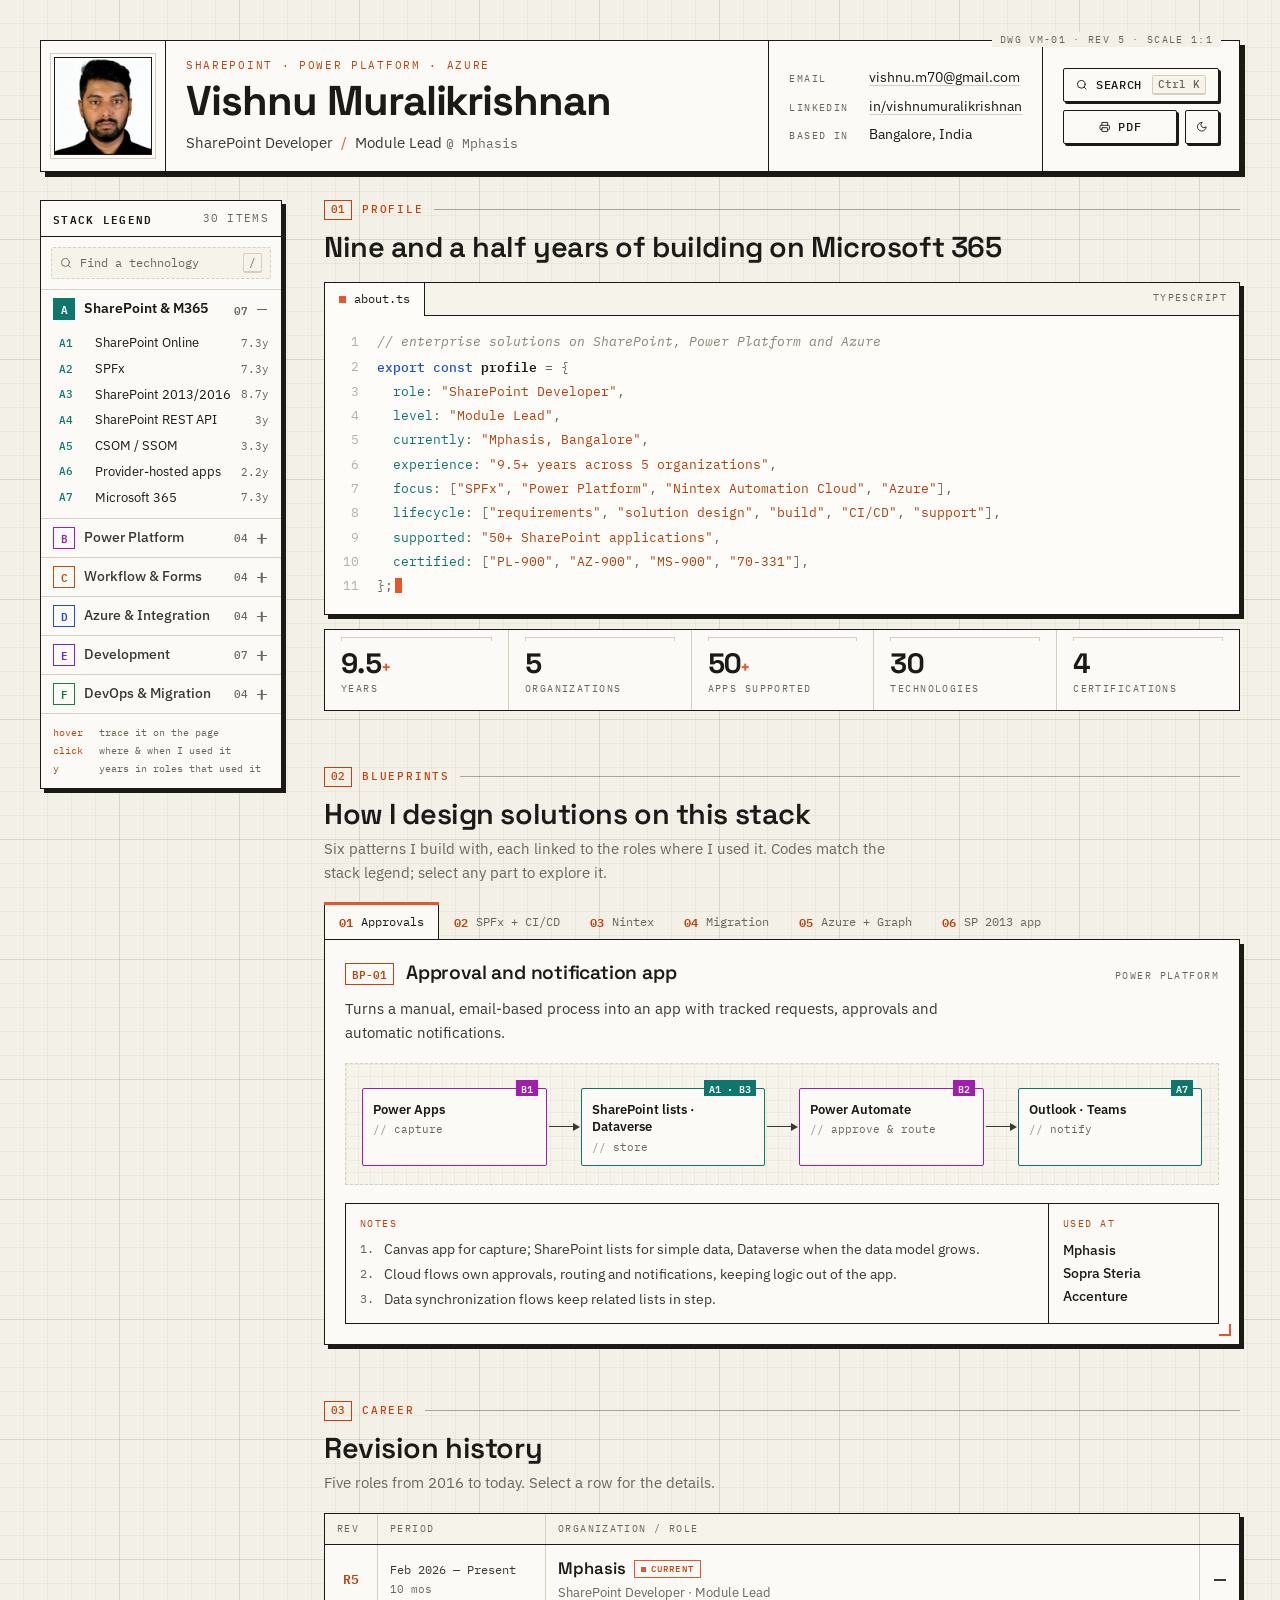
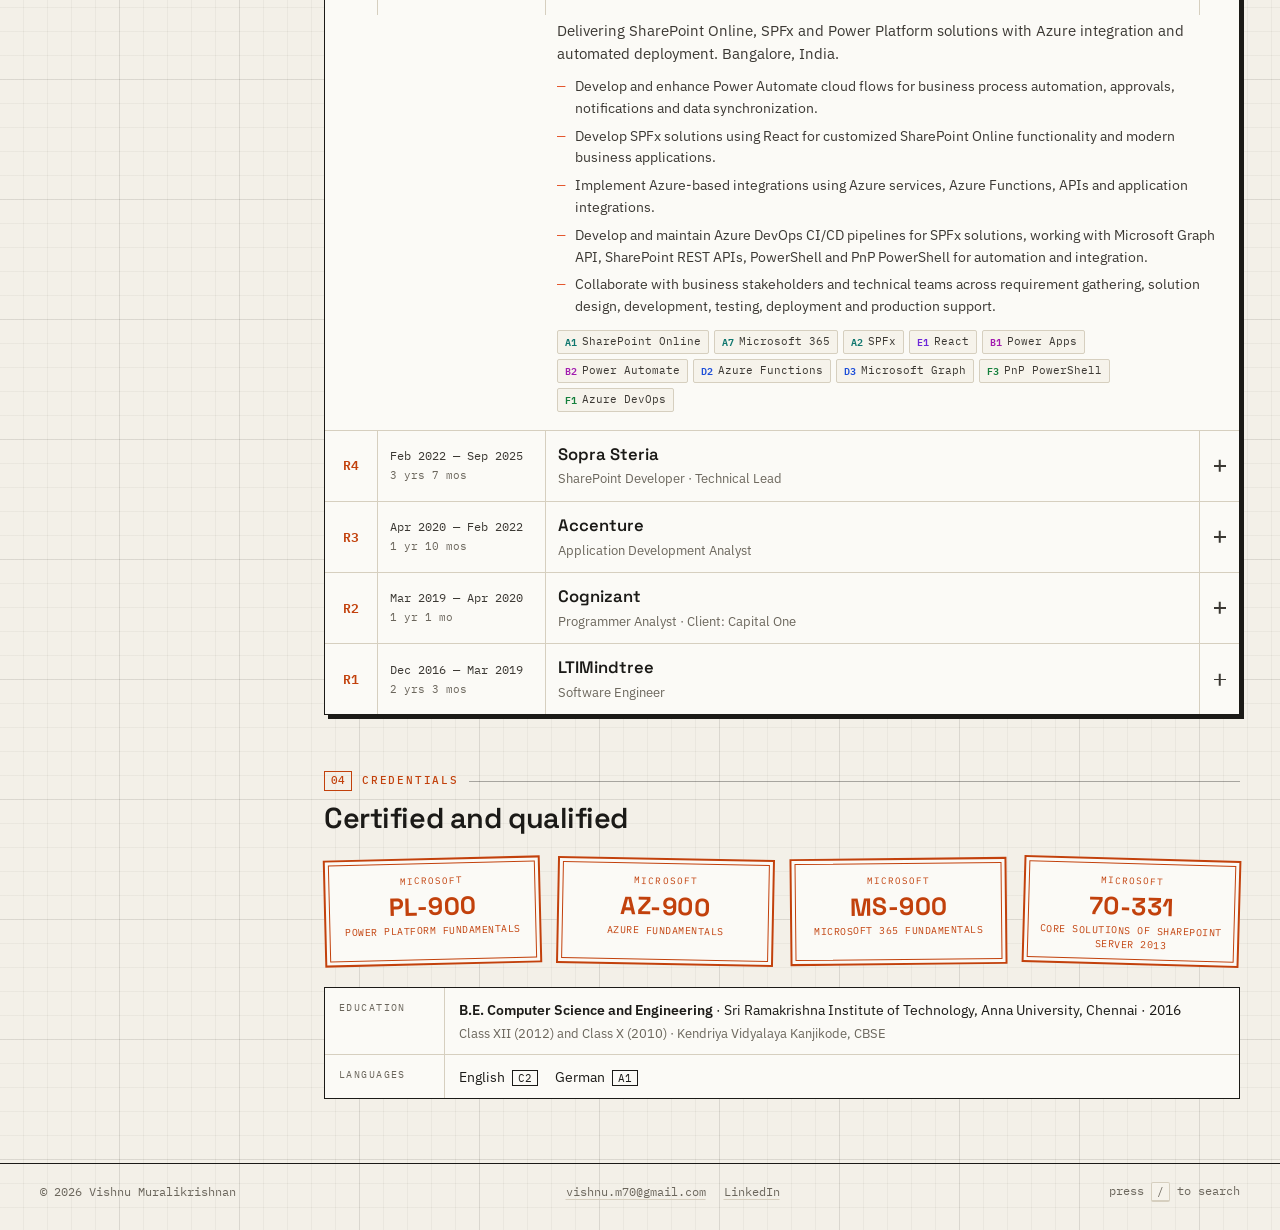
==== commit b150ff10: "Redesign with blueprint theme, stack legend and architecture blueprints - New visual identity: draft" ====
--- a/index.html
+++ b/index.html
@@ -6,7 +6,7 @@
   <title>Vishnu Muralikrishnan — SharePoint Developer</title>
   <meta name="description" content="Vishnu Muralikrishnan — SharePoint Developer and Module Lead with 9.5+ years of experience in SharePoint Online, SPFx, Power Platform, Nintex Automation Cloud and Azure. Bangalore, India.">
   <meta name="author" content="Vishnu Muralikrishnan">
-  <meta name="theme-color" content="#fbfbfc">
+  <meta name="theme-color" content="#f3f0e8">
   <link rel="canonical" href="https://vishnumurali.github.io/">
 
   <meta property="og:type" content="profile">
@@ -29,7 +29,7 @@
   <link rel="apple-touch-icon" href="assets/img/apple-touch-icon.png">
   <link rel="preconnect" href="https://fonts.googleapis.com">
   <link rel="preconnect" href="https://fonts.gstatic.com" crossorigin>
-  <link rel="stylesheet" href="https://fonts.googleapis.com/css2?family=Inter:wght@400;500;600;700&amp;display=swap">
+  <link rel="stylesheet" href="https://fonts.googleapis.com/css2?family=IBM+Plex+Mono:wght@400;500;600&amp;family=IBM+Plex+Sans:wght@400;500;600&amp;family=Space+Grotesk:wght@500;600;700&amp;display=swap">
   <link rel="stylesheet" href="assets/css/style.css">
 
   <script>
@@ -65,419 +65,458 @@
   <svg class="sprite" aria-hidden="true" focusable="false">
     <symbol id="i-mail" viewBox="0 0 24 24"><rect width="20" height="16" x="2" y="4" rx="2"/><path d="m22 7-8.97 5.7a1.94 1.94 0 0 1-2.06 0L2 7"/></symbol>
     <symbol id="i-linkedin" viewBox="0 0 24 24"><path d="M16 8a6 6 0 0 1 6 6v7h-4v-7a2 2 0 0 0-2-2 2 2 0 0 0-2 2v7h-4v-7a6 6 0 0 1 6-6z"/><rect width="4" height="12" x="2" y="9"/><circle cx="4" cy="4" r="2"/></symbol>
-    <symbol id="i-pin" viewBox="0 0 24 24"><path d="M20 10c0 6-8 12-8 12s-8-6-8-12a8 8 0 0 1 16 0Z"/><circle cx="12" cy="10" r="3"/></symbol>
-    <symbol id="i-briefcase" viewBox="0 0 24 24"><rect width="20" height="14" x="2" y="7" rx="2"/><path d="M16 21V5a2 2 0 0 0-2-2h-4a2 2 0 0 0-2 2v16"/></symbol>
     <symbol id="i-printer" viewBox="0 0 24 24"><path d="M6 9V3h12v6"/><path d="M6 18H4a2 2 0 0 1-2-2v-5a2 2 0 0 1 2-2h16a2 2 0 0 1 2 2v5a2 2 0 0 1-2 2h-2"/><rect width="12" height="8" x="6" y="14" rx="1"/></symbol>
     <symbol id="i-sun" viewBox="0 0 24 24"><circle cx="12" cy="12" r="4"/><path d="M12 2v2"/><path d="M12 20v2"/><path d="m4.93 4.93 1.41 1.41"/><path d="m17.66 17.66 1.41 1.41"/><path d="M2 12h2"/><path d="M20 12h2"/><path d="m6.34 17.66-1.41 1.41"/><path d="m19.07 4.93-1.41 1.41"/></symbol>
     <symbol id="i-moon" viewBox="0 0 24 24"><path d="M12 3a6 6 0 0 0 9 9 9 9 0 1 1-9-9Z"/></symbol>
-    <symbol id="i-check" viewBox="0 0 24 24"><path d="M20 6 9 17l-5-5"/></symbol>
+    <symbol id="i-search" viewBox="0 0 24 24"><circle cx="11" cy="11" r="8"/><path d="m21 21-4.3-4.3"/></symbol>
+    <symbol id="i-x" viewBox="0 0 24 24"><path d="M18 6 6 18"/><path d="m6 6 12 12"/></symbol>
     <symbol id="i-arrow-up" viewBox="0 0 24 24"><path d="m5 12 7-7 7 7"/><path d="M12 19V5"/></symbol>
-    <symbol id="i-external" viewBox="0 0 24 24"><path d="M7 7h10v10"/><path d="M7 17 17 7"/></symbol>
-    <symbol id="i-layers" viewBox="0 0 24 24"><path d="M12.83 2.18a2 2 0 0 0-1.66 0L2.6 6.08a1 1 0 0 0 0 1.83l8.58 3.91a2 2 0 0 0 1.66 0l8.58-3.9a1 1 0 0 0 0-1.83Z"/><path d="m22 17.65-9.17 4.16a2 2 0 0 1-1.66 0L2 17.65"/><path d="m22 12.65-9.17 4.16a2 2 0 0 1-1.66 0L2 12.65"/></symbol>
-    <symbol id="i-chevron" viewBox="0 0 24 24"><path d="m6 9 6 6 6-6"/></symbol>
-    <symbol id="i-x" viewBox="0 0 24 24"><path d="M18 6 6 18"/><path d="m6 6 12 12"/></symbol>
   </svg>
 
-  <div class="layout" id="top">
-
-    <!-- Profile panel -->
-    <aside class="sidebar">
-      <div class="sidebar-top">
-        <div class="avatar anim-pop" style="--i:0">
-          <img src="assets/img/profile.webp" width="250" height="250" alt="Vishnu Muralikrishnan" fetchpriority="high">
-        </div>
-        <h1 class="name anim-in" style="--i:1"><a href="#top">Vishnu Muralikrishnan</a></h1>
-        <p class="role anim-in" style="--i:2">SharePoint Developer <span class="role-sep">·</span> Module Lead</p>
-        <p class="tagline anim-in" style="--i:3">Designing and delivering enterprise solutions on SharePoint, Power Platform and Azure since 2016.</p>
-        <ul class="meta anim-in" style="--i:4">
-          <li><svg class="i"><use href="#i-briefcase"/></svg>Mphasis</li>
-          <li><svg class="i"><use href="#i-pin"/></svg>Bangalore, India</li>
-        </ul>
-
-        <nav class="toc" aria-label="Sections">
-          <ul>
-            <li class="anim-in" style="--i:5"><a href="#summary"><span class="toc-line" aria-hidden="true"></span>Summary</a></li>
-            <li class="anim-in" style="--i:6"><a href="#experience"><span class="toc-line" aria-hidden="true"></span>Experience</a></li>
-            <li class="anim-in" style="--i:7"><a href="#work"><span class="toc-line" aria-hidden="true"></span>Selected Work</a></li>
-            <li class="anim-in" style="--i:8"><a href="#stack"><span class="toc-line" aria-hidden="true"></span>Tech Stack</a></li>
-            <li class="anim-in" style="--i:9"><a href="#certifications"><span class="toc-line" aria-hidden="true"></span>Certifications</a></li>
-            <li class="anim-in" style="--i:10"><a href="#education"><span class="toc-line" aria-hidden="true"></span>Education</a></li>
-          </ul>
-        </nav>
+  <!-- Slim bar shown once the title block scrolls away -->
+  <div class="topbar" aria-hidden="true" inert>
+    <div class="container topbar-inner">
+      <a class="tb-id" href="#top">
+        <img src="assets/img/profile.webp" width="250" height="250" alt="">
+        <span class="tb-name">Vishnu Muralikrishnan</span>
+        <span class="tb-role">SharePoint Developer · Module Lead</span>
+      </a>
+      <nav class="tb-nav" aria-label="Sections">
+        <a href="#about">profile</a>
+        <a href="#blueprints">blueprints</a>
+        <a href="#career">career</a>
+        <a href="#credentials">credentials</a>
+      </nav>
+      <div class="tbar-tools">
+        <a class="icon-btn" href="mailto:vishnu.m70@gmail.com" aria-label="Email"><svg class="i"><use href="#i-mail"/></svg></a>
+        <a class="icon-btn" href="https://www.linkedin.com/in/vishnumuralikrishnan" target="_blank" rel="noopener" aria-label="LinkedIn"><svg class="i"><use href="#i-linkedin"/></svg></a>
+        <button class="icon-btn" type="button" data-palette aria-label="Search"><svg class="i"><use href="#i-search"/></svg></button>
+        <button class="icon-btn theme-toggle" type="button" aria-label="Switch to dark theme"><svg class="i i-moon"><use href="#i-moon"/></svg><svg class="i i-sun"><use href="#i-sun"/></svg></button>
       </div>
-
-      <div class="sidebar-bottom anim-in" style="--i:11">
-        <ul class="contact-links">
-          <li><a href="mailto:vishnu.m70@gmail.com"><svg class="i"><use href="#i-mail"/></svg>vishnu.m70@gmail.com</a></li>
-          <li><a href="https://www.linkedin.com/in/vishnumuralikrishnan" target="_blank" rel="noopener"><svg class="i"><use href="#i-linkedin"/></svg>linkedin.com/in/vishnumuralikrishnan</a></li>
-        </ul>
-        <div class="tools">
-          <button class="tool-btn" type="button" data-print><svg class="i"><use href="#i-printer"/></svg>Save as PDF</button>
-          <button class="tool-btn tool-btn--icon theme-toggle" type="button" aria-label="Switch to dark theme">
-            <svg class="i i-moon"><use href="#i-moon"/></svg>
-            <svg class="i i-sun"><use href="#i-sun"/></svg>
-          </button>
+    </div>
+  </div>
+
+  <!-- Title block -->
+  <header class="container masthead" id="top">
+    <div class="tblock anim-in">
+      <div class="tb-cell tb-photo">
+        <img src="assets/img/profile.webp" width="250" height="250" alt="Vishnu Muralikrishnan" fetchpriority="high">
+      </div>
+      <div class="tb-cell tb-main">
+        <p class="cell-label">SharePoint · Power Platform · Azure</p>
+        <h1 class="name">Vishnu Muralikrishnan</h1>
+        <p class="role">SharePoint Developer <span class="sep">/</span> Module Lead <span class="at">@ Mphasis</span></p>
+      </div>
+      <dl class="tb-cell tb-contact">
+        <div><dt>email</dt><dd><a href="mailto:vishnu.m70@gmail.com">vishnu.m70@gmail.com</a></dd></div>
+        <div><dt>linkedin</dt><dd><a href="https://www.linkedin.com/in/vishnumuralikrishnan" target="_blank" rel="noopener">in/vishnumuralikrishnan</a></dd></div>
+        <div><dt>based in</dt><dd>Bangalore, India</dd></div>
+      </dl>
+      <div class="tb-cell tb-tools">
+        <button class="btn" type="button" data-palette><svg class="i"><use href="#i-search"/></svg>Search <kbd class="kbd-mod">Ctrl K</kbd></button>
+        <div class="tb-tools-row">
+          <button class="btn" type="button" data-print><svg class="i"><use href="#i-printer"/></svg>PDF</button>
+          <button class="btn btn--icon theme-toggle" type="button" aria-label="Switch to dark theme"><svg class="i i-moon"><use href="#i-moon"/></svg><svg class="i i-sun"><use href="#i-sun"/></svg></button>
         </div>
       </div>
+    </div>
+  </header>
+
+  <div class="container shell">
+
+    <!-- Stack legend -->
+    <aside class="rail anim-in" style="--i:2" aria-label="Technology stack">
+      <div class="legend">
+        <div class="legend-head">
+          <span class="legend-title">Stack legend</span>
+          <span class="legend-count"><span class="tech-total">30</span> items</span>
+        </div>
+        <button class="legend-search" type="button" data-palette><svg class="i"><use href="#i-search"/></svg><span>Find a technology</span><kbd>/</kbd></button>
+        <div class="cats"></div>
+        <p class="legend-hint"><span>hover</span> trace it on the page<br><span>click</span> where &amp; when I used it<br><span>y</span> years in roles that used it</p>
+      </div>
     </aside>
 
-    <!-- Compact section bar for small screens -->
-    <nav class="mobile-nav" aria-label="Sections">
-      <ul class="mobile-nav-list">
-        <li><a href="#summary">Summary</a></li>
-        <li><a href="#experience">Experience</a></li>
-        <li><a href="#work">Selected Work</a></li>
-        <li><a href="#stack">Tech Stack</a></li>
-        <li><a href="#certifications">Certifications</a></li>
-        <li><a href="#education">Education</a></li>
-      </ul>
-    </nav>
-
-    <main class="content" id="main">
-
-      <!-- Summary -->
-      <section class="section" id="summary" aria-labelledby="summary-title">
-        <h2 class="section-title reveal" id="summary-title">Professional Summary</h2>
-        <div class="prose reveal">
-          <p>SharePoint Developer with more than nine and a half years of experience delivering enterprise applications on <strong>Microsoft SharePoint Online, SharePoint Framework (SPFx), Power Platform, Nintex Automation Cloud and Azure</strong>.</p>
-          <p>Experienced across the full software development lifecycle: gathering business requirements, designing technical solutions, building and deploying through CI/CD, and supporting applications in production. Delivered SharePoint 2013/2016 to SharePoint Online migrations and modernized Nintex workflows on Nintex Automation Cloud, working as Technical Lead and Module Lead for enterprise delivery teams.</p>
+    <main class="main" id="main">
+
+      <!-- 01 Profile -->
+      <section class="section section--first" id="about" aria-labelledby="about-title">
+        <header class="sec-head reveal">
+          <p class="sec-kicker"><span>01</span>Profile</p>
+          <h2 class="sec-title" id="about-title">Nine and a half years of building on Microsoft 365</h2>
+        </header>
+
+        <div class="code-card reveal">
+          <div class="code-bar">
+            <span class="code-tab">about.ts</span>
+            <span class="code-lang">TypeScript</span>
+          </div>
+          <div class="code" role="region" aria-label="Profile summary written as TypeScript">
+            <div class="line"><span class="t-c">// enterprise solutions on SharePoint, Power Platform and Azure</span></div>
+            <div class="line"><span class="t-k">export const</span> <span class="t-v">profile</span> <span class="t-pu">= {</span></div>
+            <div class="line">  <span class="t-p">role</span><span class="t-pu">:</span> <span class="t-s">"SharePoint Developer"</span><span class="t-pu">,</span></div>
+            <div class="line">  <span class="t-p">level</span><span class="t-pu">:</span> <span class="t-s">"Module Lead"</span><span class="t-pu">,</span></div>
+            <div class="line">  <span class="t-p">currently</span><span class="t-pu">:</span> <span class="t-s">"Mphasis, Bangalore"</span><span class="t-pu">,</span></div>
+            <div class="line">  <span class="t-p">experience</span><span class="t-pu">:</span> <span class="t-s">"9.5+ years across 5 organizations"</span><span class="t-pu">,</span></div>
+            <div class="line">  <span class="t-p">focus</span><span class="t-pu">: [</span><span class="t-s">"SPFx"</span><span class="t-pu">,</span> <span class="t-s">"Power Platform"</span><span class="t-pu">,</span> <span class="t-s">"Nintex Automation Cloud"</span><span class="t-pu">,</span> <span class="t-s">"Azure"</span><span class="t-pu">],</span></div>
+            <div class="line">  <span class="t-p">lifecycle</span><span class="t-pu">: [</span><span class="t-s">"requirements"</span><span class="t-pu">,</span> <span class="t-s">"solution design"</span><span class="t-pu">,</span> <span class="t-s">"build"</span><span class="t-pu">,</span> <span class="t-s">"CI/CD"</span><span class="t-pu">,</span> <span class="t-s">"support"</span><span class="t-pu">],</span></div>
+            <div class="line">  <span class="t-p">supported</span><span class="t-pu">:</span> <span class="t-s">"50+ SharePoint applications"</span><span class="t-pu">,</span></div>
+            <div class="line">  <span class="t-p">certified</span><span class="t-pu">: [</span><span class="t-s">"PL-900"</span><span class="t-pu">,</span> <span class="t-s">"AZ-900"</span><span class="t-pu">,</span> <span class="t-s">"MS-900"</span><span class="t-pu">,</span> <span class="t-s">"70-331"</span><span class="t-pu">],</span></div>
+            <div class="line"><span class="t-pu">};</span></div>
+          </div>
         </div>
 
-        <dl class="highlights reveal">
-          <div><dt>Years of experience</dt><dd><span data-count="9.5" data-decimals="1">9.5</span>+</dd></div>
-          <div><dt>Organizations</dt><dd><span data-count="5">5</span></dd></div>
-          <div><dt>SharePoint applications supported</dt><dd><span data-count="50">50</span>+</dd></div>
-          <div><dt>Microsoft certifications</dt><dd><span data-count="4">4</span></dd></div>
+        <dl class="stats reveal">
+          <div><dt>years</dt><dd><span data-count="9.5" data-decimals="1">9.5</span><small>+</small></dd></div>
+          <div><dt>organizations</dt><dd><span data-count="5">5</span></dd></div>
+          <div><dt>apps supported</dt><dd><span data-count="50">50</span><small>+</small></dd></div>
+          <div><dt>technologies</dt><dd><span data-count="30" class="tech-total">30</span></dd></div>
+          <div><dt>certifications</dt><dd><span data-count="4">4</span></dd></div>
         </dl>
-
-        <h3 class="sub-title reveal">Core strengths</h3>
-        <ul class="strengths reveal">
-          <li><svg class="i"><use href="#i-check"/></svg>Solution design and full-lifecycle delivery</li>
-          <li><svg class="i"><use href="#i-check"/></svg>SPFx development with React and TypeScript</li>
-          <li><svg class="i"><use href="#i-check"/></svg>Power Apps and Power Automate solutions</li>
-          <li><svg class="i"><use href="#i-check"/></svg>Nintex Automation Cloud modernization</li>
-          <li><svg class="i"><use href="#i-check"/></svg>SharePoint 2013/2016 to SharePoint Online migration</li>
-          <li><svg class="i"><use href="#i-check"/></svg>Azure, Microsoft Graph and DevOps CI/CD</li>
-          <li><svg class="i"><use href="#i-check"/></svg>Technical leadership and team coordination</li>
-          <li><svg class="i"><use href="#i-check"/></svg>Stakeholder and requirements management</li>
-        </ul>
       </section>
 
-      <!-- Experience -->
-      <section class="section" id="experience" aria-labelledby="experience-title">
-        <h2 class="section-title reveal" id="experience-title">Experience</h2>
-
-        <ol class="progression reveal" aria-label="Career progression">
-          <li style="--i:0"><span class="prog-year">2016</span><span class="prog-dot" aria-hidden="true"></span><span class="prog-role">Software Engineer</span></li>
-          <li style="--i:1"><span class="prog-year">2019</span><span class="prog-dot" aria-hidden="true"></span><span class="prog-role">Programmer Analyst</span></li>
-          <li style="--i:2"><span class="prog-year">2020</span><span class="prog-dot" aria-hidden="true"></span><span class="prog-role">Application Development Analyst</span></li>
-          <li style="--i:3"><span class="prog-year">2022</span><span class="prog-dot" aria-hidden="true"></span><span class="prog-role">Technical Lead</span></li>
-          <li style="--i:4"><span class="prog-year">2026</span><span class="prog-dot" aria-hidden="true"></span><span class="prog-role">Module Lead</span></li>
-        </ol>
-
-        <ol class="jobs">
-          <!-- Mphasis -->
-          <li class="job reveal" data-role="mphasis" data-org="Mphasis" data-title="SharePoint Developer · Module Lead">
-            <div class="job-when">
-              <span class="job-dates">Feb 2026 — Present</span>
-              <span class="job-dur" data-from="2026-02-16">8 mos</span>
+      <!-- 02 Blueprints -->
+      <section class="section" id="blueprints" aria-labelledby="bp-title">
+        <header class="sec-head reveal">
+          <p class="sec-kicker"><span>02</span>Blueprints</p>
+          <h2 class="sec-title" id="bp-title">How I design solutions on this stack</h2>
+          <p class="sec-sub">Six patterns I build with, each linked to the roles where I used it. Codes match the stack legend; select any part to explore it.</p>
+        </header>
+
+        <div class="bp reveal">
+          <div class="bp-tabs" role="tablist" aria-label="Blueprints"></div>
+
+          <article class="bp-card" id="bp-approvals" data-bp>
+            <header class="bp-head">
+              <span class="bp-no">BP-01</span>
+              <h3 class="bp-title">Approval and notification app</h3>
+              <span class="bp-cat">Power Platform</span>
+            </header>
+            <p class="bp-desc">Turns a manual, email-based process into an app with tracked requests, approvals and automatic notifications.</p>
+            <ol class="flow">
+              <li class="node" data-tech="power-apps"><span class="node-name">Power Apps</span><span class="node-role">capture</span></li>
+              <li class="node" data-tech="spo dataverse"><span class="node-name">SharePoint lists · Dataverse</span><span class="node-role">store</span></li>
+              <li class="node" data-tech="power-automate"><span class="node-name">Power Automate</span><span class="node-role">approve &amp; route</span></li>
+              <li class="node" data-tech="m365"><span class="node-name">Outlook · Teams</span><span class="node-role">notify</span></li>
+            </ol>
+            <div class="bp-foot">
+              <div class="bp-notes"><p class="bp-label">Notes</p>
+                <ol>
+                  <li>Canvas app for capture; SharePoint lists for simple data, Dataverse when the data model grows.</li>
+                  <li>Cloud flows own approvals, routing and notifications, keeping logic out of the app.</li>
+                  <li>Data synchronization flows keep related lists in step.</li>
+                </ol>
+              </div>
+              <div class="bp-used"><p class="bp-label">Used at</p><p>Mphasis<br>Sopra Steria<br>Accenture</p></div>
             </div>
-            <div class="job-body">
-              <h3 class="job-title">SharePoint Developer <span class="job-level">Module Lead</span></h3>
-              <p class="job-org">Mphasis <span class="dot">·</span> Bangalore, India</p>
-              <p class="job-summary">Delivering SharePoint Online, SPFx and Power Platform solutions with Azure integration and automated deployment.</p>
-              <ul class="job-points">
-                <li>Develop and enhance Power Automate cloud flows for business process automation, approvals, notifications and data synchronization.</li>
-                <li>Develop SPFx solutions using React for customized SharePoint Online functionality and modern business applications.</li>
-                <li>Implement Azure-based integrations using Azure services, Azure Functions, APIs and application integrations.</li>
-                <li>Develop and maintain Azure DevOps CI/CD pipelines for SPFx solutions, working with Microsoft Graph API, SharePoint REST APIs, PowerShell and PnP PowerShell for automation and integration.</li>
-                <li>Collaborate with business stakeholders and technical teams across requirement gathering, solution design, development, testing, deployment and production support.</li>
-              </ul>
-              <div class="job-tech">
-                <button class="tech-toggle" type="button" aria-expanded="false" aria-controls="tech-mphasis"><svg class="i"><use href="#i-layers"/></svg>Technologies used<span class="tech-count">10</span><svg class="i chev"><use href="#i-chevron"/></svg></button>
-                <div class="job-tech-panel" id="tech-mphasis"><div class="job-tech-inner">
-                  <ul class="tags" aria-label="Technologies">
-                    <li>SharePoint Online</li><li>Microsoft 365</li><li>SPFx</li><li>React</li><li>Power Apps</li><li>Power Automate</li><li>Azure Functions</li><li>Microsoft Graph</li><li>PnP PowerShell</li><li>Azure DevOps</li>
-                  </ul>
-                </div></div>
+          </article>
+
+          <article class="bp-card" id="bp-spfx" data-bp>
+            <header class="bp-head">
+              <span class="bp-no">BP-02</span>
+              <h3 class="bp-title">SPFx web part with CI/CD</h3>
+              <span class="bp-cat">SharePoint</span>
+            </header>
+            <p class="bp-desc">Custom SharePoint Online experiences built as SPFx web parts and released through an automated pipeline.</p>
+            <ol class="flow">
+              <li class="node" data-tech="react typescript"><span class="node-name">React · TypeScript</span><span class="node-role">build the UI</span></li>
+              <li class="node" data-tech="spfx"><span class="node-name">SPFx</span><span class="node-role">package</span></li>
+              <li class="node" data-tech="devops"><span class="node-name">Azure DevOps CI/CD</span><span class="node-role">build &amp; deploy</span></li>
+              <li class="node" data-tech="spo sp-rest graph"><span class="node-name">SharePoint Online</span><span class="node-role">run · REST &amp; Graph</span></li>
+            </ol>
+            <div class="bp-foot">
+              <div class="bp-notes"><p class="bp-label">Notes</p>
+                <ol>
+                  <li>React components written in TypeScript and packaged as SPFx web parts.</li>
+                  <li>Data comes from SharePoint REST APIs and Microsoft Graph API.</li>
+                  <li>Every release goes through an Azure DevOps CI/CD pipeline instead of manual deployment.</li>
+                </ol>
               </div>
+              <div class="bp-used"><p class="bp-label">Used at</p><p>Mphasis<br>Sopra Steria</p></div>
             </div>
-          </li>
-
-          <!-- Sopra Steria -->
-          <li class="job reveal" data-role="sopra" data-org="Sopra Steria" data-title="SharePoint Developer · Technical Lead">
-            <div class="job-when">
-              <span class="job-dates">Feb 2022 — Sep 2025</span>
-              <span class="job-dur" data-from="2022-02-07" data-to="2025-09-19">3 yrs 7 mos</span>
+          </article>
+
+          <article class="bp-card" id="bp-nintex" data-bp>
+            <header class="bp-head">
+              <span class="bp-no">BP-03</span>
+              <h3 class="bp-title">Nintex workflow modernization</h3>
+              <span class="bp-cat">Workflow &amp; Forms</span>
+            </header>
+            <p class="bp-desc">Moving workflows from Nintex for Office 365 to Nintex Automation Cloud by redesigning them rather than copying them across.</p>
+            <ol class="flow">
+              <li class="node" data-tech="nintex-o365"><span class="node-name">Nintex for Office 365</span><span class="node-role">existing workflows</span></li>
+              <li class="node node--step"><span class="node-name">Redesign</span><span class="node-role">review each process</span></li>
+              <li class="node" data-tech="nac"><span class="node-name">Nintex Automation Cloud</span><span class="node-role">new workflows</span></li>
+              <li class="node" data-tech="nintex-forms"><span class="node-name">Nintex Forms</span><span class="node-role">new forms</span></li>
+            </ol>
+            <div class="bp-foot">
+              <div class="bp-notes"><p class="bp-label">Notes</p>
+                <ol>
+                  <li>Review each workflow before rebuilding it on the new platform.</li>
+                  <li>Forms are rebuilt in Nintex Forms alongside the new workflows.</li>
+                  <li>Each modernized process is checked end to end before users switch over.</li>
+                </ol>
+              </div>
+              <div class="bp-used"><p class="bp-label">Used at</p><p>Sopra Steria</p></div>
             </div>
-            <div class="job-body">
-              <h3 class="job-title">SharePoint Developer <span class="job-level">Technical Lead</span></h3>
-              <p class="job-org">Sopra Steria <span class="dot">·</span> Bangalore, India</p>
-              <p class="job-summary">Technical Lead for enterprise SharePoint and Power Platform applications, supporting a portfolio of 50+ SharePoint applications through migration and modernization.</p>
-              <ul class="job-points">
-                <li>Led the development and enhancement of enterprise SharePoint and Power Platform applications, including requirement gathering, solution design, development and technical documentation.</li>
-                <li>Developed SPFx solutions using React and TypeScript for SharePoint Online and implemented CI/CD pipelines in Azure DevOps for deployment.</li>
-                <li>Built Power Apps canvas applications and Power Automate workflows on SharePoint and Dataverse to automate business processes, approvals and notifications.</li>
-                <li>Migrated Nintex workflows from Nintex for Office 365 to Nintex Automation Cloud, redesigning workflows and creating Nintex Forms for the modernized processes.</li>
-                <li>Migrated SharePoint 2013/2016 to SharePoint Online, including documents, lists, libraries and application-related data.</li>
-                <li>Used Azure app registrations, Microsoft Graph API and PowerShell for integration and automation; supported 50+ SharePoint applications.</li>
-                <li>Coordinated the team as Technical Lead, supported application transition, prepared System Understanding Documents and worked with stakeholders through development, deployment and support.</li>
-              </ul>
-              <p class="job-projects"><span>Key projects</span>Inventory Management · Deviation Management System · SharePoint 2013 to SharePoint Online Migration · Power Apps applications</p>
-              <div class="job-tech">
-                <button class="tech-toggle" type="button" aria-expanded="false" aria-controls="tech-sopra"><svg class="i"><use href="#i-layers"/></svg>Technologies used<span class="tech-count">13</span><svg class="i chev"><use href="#i-chevron"/></svg></button>
-                <div class="job-tech-panel" id="tech-sopra"><div class="job-tech-inner">
-                  <ul class="tags" aria-label="Technologies">
-                    <li>SharePoint Online</li><li>SharePoint 2013 / 2016</li><li>SPFx</li><li>React</li><li>TypeScript</li><li>Power Apps</li><li>Power Automate</li><li>Dataverse</li><li>Nintex Automation Cloud</li><li>Nintex Forms</li><li>Azure DevOps</li><li>Microsoft Graph</li><li>PowerShell</li>
-                  </ul>
-                </div></div>
+          </article>
+
+          <article class="bp-card" id="bp-migration" data-bp>
+            <header class="bp-head">
+              <span class="bp-no">BP-04</span>
+              <h3 class="bp-title">SharePoint Online migration</h3>
+              <span class="bp-cat">Migration</span>
+            </header>
+            <p class="bp-desc">Moving sites from SharePoint 2013/2016 to SharePoint Online with documents, lists, libraries and application data intact.</p>
+            <ol class="flow">
+              <li class="node" data-tech="sp-onprem"><span class="node-name">SharePoint 2013/2016</span><span class="node-role">source</span></li>
+              <li class="node" data-tech="sharegate"><span class="node-name">ShareGate</span><span class="node-role">bulk content</span></li>
+              <li class="node" data-tech="pnp powershell"><span class="node-name">PnP PowerShell</span><span class="node-role">scripted steps</span></li>
+              <li class="node" data-tech="spo"><span class="node-name">SharePoint Online</span><span class="node-role">target</span></li>
+            </ol>
+            <div class="bp-foot">
+              <div class="bp-notes"><p class="bp-label">Notes</p>
+                <ol>
+                  <li>Start with an inventory of documents, lists, libraries and application data.</li>
+                  <li>ShareGate for bulk content; PnP PowerShell for repeatable scripted steps.</li>
+                  <li>Application-related data moves with the content, so business apps keep working.</li>
+                </ol>
               </div>
+              <div class="bp-used"><p class="bp-label">Used at</p><p>Sopra Steria<br>Accenture</p></div>
             </div>
-          </li>
-
-          <!-- Accenture -->
-          <li class="job reveal" data-role="accenture" data-org="Accenture" data-title="Application Development Analyst">
-            <div class="job-when">
-              <span class="job-dates">Apr 2020 — Feb 2022</span>
-              <span class="job-dur" data-from="2020-04-13" data-to="2022-02-06">1 yr 10 mos</span>
+          </article>
+
+          <article class="bp-card" id="bp-azure" data-bp>
+            <header class="bp-head">
+              <span class="bp-no">BP-05</span>
+              <h3 class="bp-title">Azure integration layer</h3>
+              <span class="bp-cat">Azure &amp; Integration</span>
+            </header>
+            <p class="bp-desc">Logic that sits between Microsoft 365 and other systems, running in Azure and calling Microsoft Graph.</p>
+            <ol class="flow">
+              <li class="node" data-tech="power-automate"><span class="node-name">Power Automate</span><span class="node-role">trigger</span></li>
+              <li class="node" data-tech="azure-functions"><span class="node-name">Azure Functions</span><span class="node-role">logic</span></li>
+              <li class="node" data-tech="graph app-reg"><span class="node-name">Microsoft Graph API</span><span class="node-role">via app registration</span></li>
+              <li class="node" data-tech="spo"><span class="node-name">SharePoint Online</span><span class="node-role">results</span></li>
+            </ol>
+            <div class="bp-foot">
+              <div class="bp-notes"><p class="bp-label">Notes</p>
+                <ol>
+                  <li>Azure Functions hold logic that doesn't fit in a flow or a web part.</li>
+                  <li>Each integration uses its own Azure app registration to call Microsoft Graph API.</li>
+                  <li>PowerShell and PnP PowerShell script the setup so it can be repeated.</li>
+                </ol>
+              </div>
+              <div class="bp-used"><p class="bp-label">Used at</p><p>Mphasis<br>Sopra Steria</p></div>
             </div>
-            <div class="job-body">
-              <h3 class="job-title">Application Development Analyst</h3>
-              <p class="job-org">Accenture <span class="dot">·</span> Bangalore, India</p>
-              <p class="job-summary">Developer on SharePoint Online and Power Platform applications, including a globally used document management application.</p>
-              <ul class="job-points">
-                <li>Played a key role in developing and enhancing multiple applications from scratch.</li>
-                <li>Built Power Apps canvas apps and SPFx applications using React on SharePoint Online.</li>
-                <li>Executed data migration from SharePoint 2013 to SharePoint Online.</li>
-                <li>Created System Understanding Documents during full project transition phases.</li>
-                <li>Resolved user issues within agreed SLAs to ensure smooth operations.</li>
-              </ul>
-              <p class="job-projects"><span>Key projects</span>Document Management (Global Application) · Seat Booking · Covid Assessment</p>
-              <div class="job-tech">
-                <button class="tech-toggle" type="button" aria-expanded="false" aria-controls="tech-accenture"><svg class="i"><use href="#i-layers"/></svg>Technologies used<span class="tech-count">7</span><svg class="i chev"><use href="#i-chevron"/></svg></button>
-                <div class="job-tech-panel" id="tech-accenture"><div class="job-tech-inner">
-                  <ul class="tags" aria-label="Technologies">
-                    <li>SharePoint Online</li><li>SharePoint 2013</li><li>SPFx</li><li>React</li><li>Power Apps</li><li>Power Automate</li><li>Nintex Forms</li>
-                  </ul>
-                </div></div>
+          </article>
+
+          <article class="bp-card" id="bp-classic" data-bp>
+            <header class="bp-head">
+              <span class="bp-no">BP-06</span>
+              <h3 class="bp-title">Provider-hosted app on SharePoint 2013</h3>
+              <span class="bp-cat">SharePoint 2013</span>
+            </header>
+            <p class="bp-desc">Where it started: business apps on SharePoint 2013 with ASP.NET front ends and scheduled background jobs.</p>
+            <ol class="flow">
+              <li class="node" data-tech="aspnet csharp pha"><span class="node-name">ASP.NET · C#</span><span class="node-role">provider-hosted app</span></li>
+              <li class="node" data-tech="csom sp-rest"><span class="node-name">CSOM · REST API</span><span class="node-role">data access</span></li>
+              <li class="node" data-tech="sp-onprem"><span class="node-name">SharePoint 2013</span><span class="node-role">lists &amp; libraries</span></li>
+              <li class="node" data-tech="winsvc"><span class="node-name">Windows service</span><span class="node-role">reports &amp; email</span></li>
+            </ol>
+            <div class="bp-foot">
+              <div class="bp-notes"><p class="bp-label">Notes</p>
+                <ol>
+                  <li>ASP.NET forms with approval logic, hosted outside SharePoint as a provider-hosted app.</li>
+                  <li>CSOM and REST APIs read and write SharePoint 2013 data.</li>
+                  <li>A Windows service generates scheduled reports and sends emails.</li>
+                </ol>
               </div>
+              <div class="bp-used"><p class="bp-label">Used at</p><p>LTIMindtree</p></div>
             </div>
-          </li>
-
-          <!-- Cognizant -->
-          <li class="job reveal" data-role="cognizant" data-org="Cognizant" data-title="Programmer Analyst · Capital One">
-            <div class="job-when">
-              <span class="job-dates">Mar 2019 — Apr 2020</span>
-              <span class="job-dur" data-from="2019-03-22" data-to="2020-04-06">1 yr 1 mo</span>
-            </div>
-            <div class="job-body">
-              <h3 class="job-title">Programmer Analyst <span class="job-level">SharePoint Developer</span></h3>
-              <p class="job-org">Cognizant Technology Solutions <span class="dot">·</span> Bangalore, India <span class="dot">·</span> Client: Capital One</p>
-              <p class="job-summary">SharePoint Developer on Capital One applications and sites, across on-premises SharePoint 2013 and SharePoint Online.</p>
-              <ul class="job-points">
-                <li>Developed, maintained and enhanced multiple Capital One applications and sites.</li>
-                <li>Used SharePoint lists, libraries and SQL databases for data storage and retrieval in on-premises applications.</li>
-                <li>Developed SPFx web parts, including an innovation application and document CRUD operations.</li>
-                <li>Integrated and deployed SPFx web parts into SharePoint pages.</li>
-                <li>Enhanced application functionality through SharePoint–SQL integration.</li>
-              </ul>
-              <p class="job-projects"><span>Key projects</span>Gift Cards · Legal Compliance Meeting · TechOps – AWS S3 Innovation</p>
-              <div class="job-tech">
-                <button class="tech-toggle" type="button" aria-expanded="false" aria-controls="tech-cognizant"><svg class="i"><use href="#i-layers"/></svg>Technologies used<span class="tech-count">6</span><svg class="i chev"><use href="#i-chevron"/></svg></button>
-                <div class="job-tech-panel" id="tech-cognizant"><div class="job-tech-inner">
-                  <ul class="tags" aria-label="Technologies">
-                    <li>SharePoint Online</li><li>SharePoint 2013 (SSOM)</li><li>SPFx</li><li>C# .NET</li><li>JavaScript</li><li>MySQL</li>
-                  </ul>
-                </div></div>
-              </div>
-            </div>
-          </li>
-
-          <!-- LTIMindtree -->
-          <li class="job reveal" data-role="ltim" data-org="LTIMindtree" data-title="Software Engineer">
-            <div class="job-when">
-              <span class="job-dates">Dec 2016 — Mar 2019</span>
-              <span class="job-dur" data-from="2016-12-13" data-to="2019-03-04">2 yrs 3 mos</span>
-            </div>
-            <div class="job-body">
-              <h3 class="job-title">Software Engineer</h3>
-              <p class="job-org">LTIMindtree (Larsen &amp; Toubro Infotech) <span class="dot">·</span> Chennai, India</p>
-              <p class="job-summary">Built SharePoint 2013 business applications using CSOM, ASP.NET and the provider-hosted app model.</p>
-              <ul class="job-points">
-                <li>Played a key role in developing many of the application's screens using SharePoint 2013 CSOM.</li>
-                <li>Developed apps using the provider-hosted app model and deployed them to the server.</li>
-                <li>Used REST APIs to fetch data.</li>
-                <li>Implemented form submission with approval functionality in ASP.NET.</li>
-                <li>Developed a Windows service for scheduled report generation and email notifications.</li>
-              </ul>
-              <p class="job-projects"><span>Key projects</span>Visitor Management System · Weapon Management System · Security Investigation System · Community Apps · Work Permit Audit</p>
-              <div class="job-tech">
-                <button class="tech-toggle" type="button" aria-expanded="false" aria-controls="tech-ltim"><svg class="i"><use href="#i-layers"/></svg>Technologies used<span class="tech-count">6</span><svg class="i chev"><use href="#i-chevron"/></svg></button>
-                <div class="job-tech-panel" id="tech-ltim"><div class="job-tech-inner">
-                  <ul class="tags" aria-label="Technologies">
-                    <li>SharePoint 2013 (CSOM)</li><li>C# .NET</li><li>ASP.NET</li><li>JavaScript</li><li>REST API</li><li>Windows Services</li>
-                  </ul>
-                </div></div>
-              </div>
-            </div>
-          </li>
-        </ol>
-      </section>
-
-      <!-- Selected work -->
-      <section class="section" id="work" aria-labelledby="work-title">
-        <h2 class="section-title reveal" id="work-title">Selected Work</h2>
-        <div class="work-grid">
-          <article class="work spot reveal">
-            <p class="work-org">Sopra Steria</p>
-            <h3 class="work-title">Nintex workflow modernization</h3>
-            <p class="work-desc">Migrated business workflows from Nintex for Office 365 to Nintex Automation Cloud, redesigning each workflow for the new platform and building Nintex Forms to support the modernized processes.</p>
-            <ul class="tags"><li>Nintex Automation Cloud</li><li>Nintex Forms</li><li>SharePoint Online</li></ul>
-          </article>
-          <article class="work spot reveal">
-            <p class="work-org">Sopra Steria · Accenture</p>
-            <h3 class="work-title">SharePoint Online migration</h3>
-            <p class="work-desc">Migrated SharePoint 2013 and 2016 sites to SharePoint Online, covering documents, lists, libraries and application-related data.</p>
-            <ul class="tags"><li>SharePoint 2013 / 2016</li><li>SharePoint Online</li><li>ShareGate</li><li>PowerShell</li></ul>
-          </article>
-          <article class="work spot reveal">
-            <p class="work-org">Sopra Steria · Accenture · Mphasis</p>
-            <h3 class="work-title">Power Platform business applications</h3>
-            <p class="work-desc">Power Apps canvas apps and Power Automate cloud flows on SharePoint and Dataverse that automate business processes, approvals, notifications and data synchronization.</p>
-            <ul class="tags"><li>Power Apps</li><li>Power Automate</li><li>Dataverse</li><li>SharePoint</li></ul>
-          </article>
-          <article class="work spot reveal">
-            <p class="work-org">Mphasis · Sopra Steria</p>
-            <h3 class="work-title">SPFx solutions with CI/CD</h3>
-            <p class="work-desc">SharePoint Framework solutions in React and TypeScript for SharePoint Online, built and deployed through Azure DevOps CI/CD pipelines.</p>
-            <ul class="tags"><li>SPFx</li><li>React</li><li>TypeScript</li><li>Azure DevOps</li></ul>
-          </article>
-          <article class="work spot reveal">
-            <p class="work-org">Mphasis · Sopra Steria</p>
-            <h3 class="work-title">Azure and Microsoft Graph integration</h3>
-            <p class="work-desc">Integrations and automation using Azure services, Azure Functions, app registrations, Microsoft Graph, SharePoint REST APIs and PnP PowerShell.</p>
-            <ul class="tags"><li>Azure Functions</li><li>Microsoft Graph</li><li>SharePoint REST</li><li>PnP PowerShell</li></ul>
-          </article>
-          <article class="work spot reveal">
-            <p class="work-org">Cognizant · Client: Capital One</p>
-            <h3 class="work-title">Capital One applications</h3>
-            <p class="work-desc">SPFx web parts including an innovation application with document CRUD operations, alongside on-premises applications integrating SharePoint with SQL databases.</p>
-            <ul class="tags"><li>SPFx</li><li>SharePoint 2013</li><li>C# .NET</li><li>SQL</li></ul>
           </article>
         </div>
       </section>
 
-      <!-- Tech stack -->
-      <section class="section" id="stack" aria-labelledby="stack-title">
-        <h2 class="section-title reveal" id="stack-title">Tech Stack</h2>
-        <p class="section-intro reveal">Filter by category, then select any technology to see where and when I used it.</p>
-
-        <div class="explorer reveal">
-          <div class="tech-tabs" role="group" aria-label="Filter technologies by category">
-            <span class="tab-indicator" aria-hidden="true"></span>
+      <!-- 03 Career -->
+      <section class="section" id="career" aria-labelledby="career-title">
+        <header class="sec-head reveal">
+          <p class="sec-kicker"><span>03</span>Career</p>
+          <h2 class="sec-title" id="career-title">Revision history</h2>
+          <p class="sec-sub">Five roles from 2016 to today. Select a row for the details.</p>
+        </header>
+
+        <div class="revs reveal">
+          <div class="rev-cols" aria-hidden="true"><span>rev</span><span>period</span><span>organization / role</span><span></span></div>
+          <ol class="rev-list">
+            <li class="rev is-open is-current" data-role="mphasis" data-org="Mphasis" data-title="SharePoint Developer · Module Lead">
+              <button class="rev-head" type="button" aria-expanded="true" aria-controls="rev-mphasis">
+                <span class="rev-no">R5</span>
+                <span class="rev-when"><span class="job-dates">Feb 2026 — Present</span><span class="job-dur" data-from="2026-02-16">8 mos</span></span>
+                <span class="rev-what"><span class="rev-org">Mphasis <span class="rev-live">current</span></span><span class="rev-role">SharePoint Developer · Module Lead</span></span>
+                <span class="rev-sign" aria-hidden="true"></span>
+              </button>
+              <div class="rev-panel" id="rev-mphasis"><div class="rev-inner">
+                <p class="job-summary">Delivering SharePoint Online, SPFx and Power Platform solutions with Azure integration and automated deployment. Bangalore, India.</p>
+                <ul class="job-points">
+                  <li>Develop and enhance Power Automate cloud flows for business process automation, approvals, notifications and data synchronization.</li>
+                  <li>Develop SPFx solutions using React for customized SharePoint Online functionality and modern business applications.</li>
+                  <li>Implement Azure-based integrations using Azure services, Azure Functions, APIs and application integrations.</li>
+                  <li>Develop and maintain Azure DevOps CI/CD pipelines for SPFx solutions, working with Microsoft Graph API, SharePoint REST APIs, PowerShell and PnP PowerShell for automation and integration.</li>
+                  <li>Collaborate with business stakeholders and technical teams across requirement gathering, solution design, development, testing, deployment and production support.</li>
+                </ul>
+                <ul class="tags" aria-label="Technologies">
+                  <li>SharePoint Online</li><li>Microsoft 365</li><li>SPFx</li><li>React</li><li>Power Apps</li><li>Power Automate</li><li>Azure Functions</li><li>Microsoft Graph</li><li>PnP PowerShell</li><li>Azure DevOps</li>
+                </ul>
+              </div></div>
+            </li>
+
+            <li class="rev" data-role="sopra" data-org="Sopra Steria" data-title="SharePoint Developer · Technical Lead">
+              <button class="rev-head" type="button" aria-expanded="false" aria-controls="rev-sopra">
+                <span class="rev-no">R4</span>
+                <span class="rev-when"><span class="job-dates">Feb 2022 — Sep 2025</span><span class="job-dur" data-from="2022-02-07" data-to="2025-09-19">3 yrs 7 mos</span></span>
+                <span class="rev-what"><span class="rev-org">Sopra Steria</span><span class="rev-role">SharePoint Developer · Technical Lead</span></span>
+                <span class="rev-sign" aria-hidden="true"></span>
+              </button>
+              <div class="rev-panel" id="rev-sopra"><div class="rev-inner">
+                <p class="job-summary">Technical Lead for enterprise SharePoint and Power Platform applications, supporting a portfolio of 50+ SharePoint applications through migration and modernization. Bangalore, India.</p>
+                <ul class="job-points">
+                  <li>Led the development and enhancement of enterprise SharePoint and Power Platform applications, including requirement gathering, solution design, development and technical documentation.</li>
+                  <li>Developed SPFx solutions using React and TypeScript for SharePoint Online and implemented CI/CD pipelines in Azure DevOps for deployment.</li>
+                  <li>Built Power Apps canvas applications and Power Automate workflows on SharePoint and Dataverse to automate business processes, approvals and notifications.</li>
+                  <li>Migrated Nintex workflows from Nintex for Office 365 to Nintex Automation Cloud, redesigning workflows and creating Nintex Forms for the modernized processes.</li>
+                  <li>Migrated SharePoint 2013/2016 to SharePoint Online, including documents, lists, libraries and application-related data.</li>
+                  <li>Used Azure app registrations, Microsoft Graph API and PowerShell for integration and automation; supported 50+ SharePoint applications.</li>
+                  <li>Coordinated the team as Technical Lead, supported application transition, prepared System Understanding Documents and worked with stakeholders through development, deployment and support.</li>
+                </ul>
+                <p class="job-projects"><span>key projects</span>Inventory Management · Deviation Management System · SharePoint 2013 to SharePoint Online Migration · Power Apps applications</p>
+                <ul class="tags" aria-label="Technologies">
+                  <li>SharePoint Online</li><li>SharePoint 2013 / 2016</li><li>SPFx</li><li>React</li><li>TypeScript</li><li>Power Apps</li><li>Power Automate</li><li>Dataverse</li><li>Nintex Automation Cloud</li><li>Nintex Forms</li><li>Azure DevOps</li><li>Microsoft Graph</li><li>PowerShell</li>
+                </ul>
+              </div></div>
+            </li>
+
+            <li class="rev" data-role="accenture" data-org="Accenture" data-title="Application Development Analyst">
+              <button class="rev-head" type="button" aria-expanded="false" aria-controls="rev-accenture">
+                <span class="rev-no">R3</span>
+                <span class="rev-when"><span class="job-dates">Apr 2020 — Feb 2022</span><span class="job-dur" data-from="2020-04-13" data-to="2022-02-06">1 yr 10 mos</span></span>
+                <span class="rev-what"><span class="rev-org">Accenture</span><span class="rev-role">Application Development Analyst</span></span>
+                <span class="rev-sign" aria-hidden="true"></span>
+              </button>
+              <div class="rev-panel" id="rev-accenture"><div class="rev-inner">
+                <p class="job-summary">Developer on SharePoint Online and Power Platform applications, including a globally used document management application. Bangalore, India.</p>
+                <ul class="job-points">
+                  <li>Played a key role in developing and enhancing multiple applications from scratch.</li>
+                  <li>Built Power Apps canvas apps and SPFx applications using React on SharePoint Online.</li>
+                  <li>Executed data migration from SharePoint 2013 to SharePoint Online.</li>
+                  <li>Created System Understanding Documents during full project transition phases.</li>
+                  <li>Resolved user issues within agreed SLAs to ensure smooth operations.</li>
+                </ul>
+                <p class="job-projects"><span>key projects</span>Document Management (Global Application) · Seat Booking · Covid Assessment</p>
+                <ul class="tags" aria-label="Technologies">
+                  <li>SharePoint Online</li><li>SharePoint 2013</li><li>SPFx</li><li>React</li><li>Power Apps</li><li>Power Automate</li><li>Nintex Forms</li>
+                </ul>
+              </div></div>
+            </li>
+
+            <li class="rev" data-role="cognizant" data-org="Cognizant" data-title="Programmer Analyst · Client: Capital One">
+              <button class="rev-head" type="button" aria-expanded="false" aria-controls="rev-cognizant">
+                <span class="rev-no">R2</span>
+                <span class="rev-when"><span class="job-dates">Mar 2019 — Apr 2020</span><span class="job-dur" data-from="2019-03-22" data-to="2020-04-06">1 yr 1 mo</span></span>
+                <span class="rev-what"><span class="rev-org">Cognizant</span><span class="rev-role">Programmer Analyst · Client: Capital One</span></span>
+                <span class="rev-sign" aria-hidden="true"></span>
+              </button>
+              <div class="rev-panel" id="rev-cognizant"><div class="rev-inner">
+                <p class="job-summary">SharePoint Developer on Capital One applications and sites, across on-premises SharePoint 2013 and SharePoint Online. Cognizant Technology Solutions, Bangalore, India.</p>
+                <ul class="job-points">
+                  <li>Developed, maintained and enhanced multiple Capital One applications and sites.</li>
+                  <li>Used SharePoint lists, libraries and SQL databases for data storage and retrieval in on-premises applications.</li>
+                  <li>Developed SPFx web parts, including an innovation application and document CRUD operations.</li>
+                  <li>Integrated and deployed SPFx web parts into SharePoint pages.</li>
+                  <li>Enhanced application functionality through SharePoint–SQL integration.</li>
+                </ul>
+                <p class="job-projects"><span>key projects</span>Gift Cards · Legal Compliance Meeting · TechOps – AWS S3 Innovation</p>
+                <ul class="tags" aria-label="Technologies">
+                  <li>SharePoint Online</li><li>SharePoint 2013 (SSOM)</li><li>SPFx</li><li>C# .NET</li><li>JavaScript</li><li>MySQL</li>
+                </ul>
+              </div></div>
+            </li>
+
+            <li class="rev" data-role="ltim" data-org="LTIMindtree" data-title="Software Engineer">
+              <button class="rev-head" type="button" aria-expanded="false" aria-controls="rev-ltim">
+                <span class="rev-no">R1</span>
+                <span class="rev-when"><span class="job-dates">Dec 2016 — Mar 2019</span><span class="job-dur" data-from="2016-12-13" data-to="2019-03-04">2 yrs 3 mos</span></span>
+                <span class="rev-what"><span class="rev-org">LTIMindtree</span><span class="rev-role">Software Engineer</span></span>
+                <span class="rev-sign" aria-hidden="true"></span>
+              </button>
+              <div class="rev-panel" id="rev-ltim"><div class="rev-inner">
+                <p class="job-summary">Built SharePoint 2013 business applications using CSOM, ASP.NET and the provider-hosted app model. Larsen &amp; Toubro Infotech, Chennai, India.</p>
+                <ul class="job-points">
+                  <li>Played a key role in developing many of the application's screens using SharePoint 2013 CSOM.</li>
+                  <li>Developed apps using the provider-hosted app model and deployed them to the server.</li>
+                  <li>Used REST APIs to fetch data.</li>
+                  <li>Implemented form submission with approval functionality in ASP.NET.</li>
+                  <li>Developed a Windows service for scheduled report generation and email notifications.</li>
+                </ul>
+                <p class="job-projects"><span>key projects</span>Visitor Management System · Weapon Management System · Security Investigation System · Community Apps · Work Permit Audit</p>
+                <ul class="tags" aria-label="Technologies">
+                  <li>SharePoint 2013 (CSOM)</li><li>C# .NET</li><li>ASP.NET</li><li>JavaScript</li><li>REST API</li><li>Windows Services</li>
+                </ul>
+              </div></div>
+            </li>
+          </ol>
+        </div>
+      </section>
+
+      <!-- 04 Credentials -->
+      <section class="section" id="credentials" aria-labelledby="cred-title">
+        <header class="sec-head reveal">
+          <p class="sec-kicker"><span>04</span>Credentials</p>
+          <h2 class="sec-title" id="cred-title">Certified and qualified</h2>
+        </header>
+        <ul class="certs reveal">
+          <li class="cert"><span class="cert-issuer">Microsoft</span><span class="cert-code">PL-900</span><span class="cert-name">Power Platform Fundamentals</span></li>
+          <li class="cert"><span class="cert-issuer">Microsoft</span><span class="cert-code">AZ-900</span><span class="cert-name">Azure Fundamentals</span></li>
+          <li class="cert"><span class="cert-issuer">Microsoft</span><span class="cert-code">MS-900</span><span class="cert-name">Microsoft 365 Fundamentals</span></li>
+          <li class="cert"><span class="cert-issuer">Microsoft</span><span class="cert-code">70-331</span><span class="cert-name">Core Solutions of SharePoint Server 2013</span></li>
+        </ul>
+        <dl class="facts reveal">
+          <div>
+            <dt>education</dt>
+            <dd><strong>B.E. Computer Science and Engineering</strong> · Sri Ramakrishna Institute of Technology, Anna University, Chennai · 2016
+              <span class="muted">Class XII (2012) and Class X (2010) · Kendriya Vidyalaya Kanjikode, CBSE</span></dd>
           </div>
-          <div class="tech-grid"></div>
-          <p class="tech-legend"><span class="legend-bar" aria-hidden="true"><span></span></span>Each bar marks when the technology was in use, from December 2016 to today.</p>
-        </div>
-
-        <!-- Static list: shown without JavaScript and in the printed resume -->
+          <div>
+            <dt>languages</dt>
+            <dd>English <span class="lvl">C2</span> German <span class="lvl">A1</span></dd>
+          </div>
+        </dl>
+      </section>
+
+      <!-- Plain list: shown without JavaScript and in the printed resume -->
+      <section class="section skills-static" aria-label="Skills">
+        <header class="sec-head"><p class="sec-kicker"><span>05</span>Stack</p></header>
         <dl class="skills">
           <div><dt>SharePoint</dt><dd>SharePoint Online · SharePoint 2013 / 2016 · SharePoint Framework (SPFx) · SharePoint REST API · CSOM / SSOM · Provider-hosted apps</dd></div>
           <div><dt>Power Platform</dt><dd>Power Apps (Canvas) · Power Automate · Dataverse · Dataflows</dd></div>
           <div><dt>Workflow &amp; Forms</dt><dd>Nintex Automation Cloud · Nintex for Office 365 · Nintex Forms · InfoPath</dd></div>
-          <div><dt>Cloud &amp; Integration</dt><dd>Microsoft Azure · Azure Functions · Azure App Registrations · Microsoft Graph API</dd></div>
+          <div><dt>Azure &amp; Integration</dt><dd>Microsoft Azure · Azure Functions · Azure App Registrations · Microsoft Graph API</dd></div>
           <div><dt>Development</dt><dd>React · TypeScript · JavaScript · C# .NET · ASP.NET · SQL / MySQL</dd></div>
-          <div><dt>DevOps &amp; Automation</dt><dd>Azure DevOps · CI/CD Pipelines · PowerShell · PnP PowerShell</dd></div>
-          <div><dt>Migration</dt><dd>ShareGate · SharePoint 2013 / 2016 to SharePoint Online · Content and application data migration</dd></div>
+          <div><dt>DevOps &amp; Migration</dt><dd>Azure DevOps · CI/CD Pipelines · PowerShell · PnP PowerShell · ShareGate</dd></div>
           <div><dt>Microsoft 365</dt><dd>Microsoft 365 · Microsoft Teams · Outlook</dd></div>
         </dl>
       </section>
-
-      <!-- Certifications -->
-      <section class="section" id="certifications" aria-labelledby="cert-title">
-        <h2 class="section-title reveal" id="cert-title">Certifications</h2>
-        <ul class="certs">
-          <li class="cert spot reveal">
-            <span class="cert-code">PL-900</span>
-            <div><p class="cert-name">Microsoft Power Platform Fundamentals</p><p class="cert-issuer">Microsoft</p></div>
-          </li>
-          <li class="cert spot reveal">
-            <span class="cert-code">AZ-900</span>
-            <div><p class="cert-name">Microsoft Azure Fundamentals</p><p class="cert-issuer">Microsoft</p></div>
-          </li>
-          <li class="cert spot reveal">
-            <span class="cert-code">MS-900</span>
-            <div><p class="cert-name">Microsoft 365 Fundamentals</p><p class="cert-issuer">Microsoft</p></div>
-          </li>
-          <li class="cert spot reveal">
-            <span class="cert-code">70-331</span>
-            <div><p class="cert-name">Core Solutions of Microsoft SharePoint Server 2013</p><p class="cert-issuer">Microsoft</p></div>
-          </li>
-        </ul>
-      </section>
-
-      <!-- Education & languages -->
-      <section class="section" id="education" aria-labelledby="edu-title">
-        <h2 class="section-title reveal" id="edu-title">Education</h2>
-        <ol class="edu reveal">
-          <li>
-            <span class="edu-year">2016</span>
-            <div>
-              <p class="edu-title">Bachelor of Engineering — Computer Science and Engineering</p>
-              <p class="edu-place">Sri Ramakrishna Institute of Technology, Anna University, Chennai</p>
-            </div>
-          </li>
-          <li>
-            <span class="edu-year">2012</span>
-            <div>
-              <p class="edu-title">All India Senior School Certificate Examination (Class XII)</p>
-              <p class="edu-place">Kendriya Vidyalaya Kanjikode, CBSE</p>
-            </div>
-          </li>
-          <li>
-            <span class="edu-year">2010</span>
-            <div>
-              <p class="edu-title">All India Secondary School Certificate Examination (Class X)</p>
-              <p class="edu-place">Kendriya Vidyalaya Kanjikode, CBSE</p>
-            </div>
-          </li>
-        </ol>
-
-        <h3 class="sub-title reveal">Languages</h3>
-        <dl class="langs reveal">
-          <div><dt>English</dt><dd>Proficient <span class="cefr">C2</span></dd></div>
-          <div><dt>German</dt><dd>Basic <span class="cefr">A1</span></dd></div>
-        </dl>
-      </section>
-
-      <!-- Contact -->
-      <section class="section section--last" id="contact" aria-labelledby="contact-title">
-        <h2 class="section-title reveal" id="contact-title">Contact</h2>
-        <div class="contact reveal">
-          <a class="contact-row" href="mailto:vishnu.m70@gmail.com">
-            <svg class="i"><use href="#i-mail"/></svg>
-            <span class="contact-label">Email</span>
-            <span class="contact-value">vishnu.m70@gmail.com</span>
-          </a>
-          <a class="contact-row" href="https://www.linkedin.com/in/vishnumuralikrishnan" target="_blank" rel="noopener">
-            <svg class="i"><use href="#i-linkedin"/></svg>
-            <span class="contact-label">LinkedIn</span>
-            <span class="contact-value">linkedin.com/in/vishnumuralikrishnan <svg class="i i-xs"><use href="#i-external"/></svg></span>
-          </a>
-          <div class="contact-row">
-            <svg class="i"><use href="#i-pin"/></svg>
-            <span class="contact-label">Location</span>
-            <span class="contact-value">Bangalore, India</span>
-          </div>
-        </div>
-      </section>
-
-      <footer class="footer">
-        <p>© <span id="year">2026</span> Vishnu Muralikrishnan</p>
-        <p>Last updated October 2026</p>
-      </footer>
     </main>
   </div>
+
+  <footer class="container footer">
+    <p>© <span id="year">2026</span> Vishnu Muralikrishnan</p>
+    <p class="footer-links">
+      <a href="mailto:vishnu.m70@gmail.com">vishnu.m70@gmail.com</a>
+      <a href="https://www.linkedin.com/in/vishnumuralikrishnan" target="_blank" rel="noopener">LinkedIn</a>
+    </p>
+    <p class="footer-hint">press <kbd>/</kbd> to search</p>
+  </footer>
 
   <a class="to-top" href="#top" aria-label="Back to top"><svg class="i"><use href="#i-arrow-up"/></svg></a>
 
@@ -490,5 +529,20 @@
       <div class="drawer-content"></div>
     </section>
   </div>
+
+  <!-- Search palette -->
+  <div class="palette" id="palette" aria-hidden="true" inert>
+    <div class="palette-backdrop" data-palette-close></div>
+    <div class="palette-panel" role="dialog" aria-modal="true" aria-label="Search">
+      <div class="palette-input-wrap">
+        <svg class="i"><use href="#i-search"/></svg>
+        <input class="palette-input" type="text" placeholder="Search technologies, blueprints, roles…" autocomplete="off" spellcheck="false"
+               role="combobox" aria-expanded="true" aria-controls="palette-list" aria-autocomplete="list">
+        <kbd>esc</kbd>
+      </div>
+      <ul class="palette-list" id="palette-list" role="listbox" aria-label="Results"></ul>
+      <div class="palette-foot"><span><kbd>↑</kbd><kbd>↓</kbd> move</span><span><kbd>↵</kbd> open</span><span><kbd>esc</kbd> close</span></div>
+    </div>
+  </div>
 </body>
 </html>
--- a/assets/css/style.css
+++ b/assets/css/style.css
@@ -1,1336 +1,1265 @@
 /* ==========================================================================
-   Vishnu Muralikrishnan — professional profile
+   Vishnu Muralikrishnan — blueprint profile
+   Light: drafting paper · Dark: blueprint
    ========================================================================== */
 
 /* ---------- Tokens ---------- */
 :root {
-  --font: "Inter", ui-sans-serif, system-ui, -apple-system, "Segoe UI", Roboto, sans-serif;
-  --max: 1200px;
-  --gutter: clamp(20px, 5vw, 48px);
+  --f-display: "Space Grotesk", ui-sans-serif, system-ui, sans-serif;
+  --f-body: "IBM Plex Sans", ui-sans-serif, system-ui, -apple-system, "Segoe UI", Roboto, sans-serif;
+  --f-mono: "IBM Plex Mono", ui-monospace, SFMono-Regular, Menlo, Consolas, monospace;
+  --max: 1240px;
+  --gutter: clamp(16px, 4vw, 40px);
   --ease: cubic-bezier(.22, 1, .36, 1);
   --spring: cubic-bezier(.34, 1.56, .64, 1);
-  --radius: 14px;
+  --r: 2px;
 
   color-scheme: light;
-  --bg: #fbfbfc;
-  --surface: #ffffff;
-  --text: #0f172a;
-  --text-2: #334155;
-  --muted: #64748b;
-  --points: #475569;
-  --border: #e4e7ec;
-  --border-strong: #cfd5de;
-  --track: #eef1f5;
-  --accent: #0f6cbd;
-  --accent-strong: #115ea3;
-  --accent-soft: #ebf3fc;
-  --accent-line: #b4d6fa;
-  --shadow: 0 1px 2px rgba(16, 24, 40, .04), 0 8px 24px -12px rgba(16, 24, 40, .12);
-  --shadow-lg: 0 2px 4px rgba(16, 24, 40, .04), 0 18px 40px -16px rgba(16, 24, 40, .22);
-  --bar-bg: rgba(251, 251, 252, .88);
-  --scrim: rgba(15, 23, 42, .32);
-
-  /* Technology categories */
-  --c-sp: #037c80;
-  --c-pp: #8a3a9c;
-  --c-wf: #c2510c;
-  --c-az: #0f6cbd;
-  --c-dev: #4f46e5;
-  --c-ops: #1a7f37;
+  --bg: #f3f0e8;
+  --grid: rgba(27, 26, 23, .045);
+  --grid-major: rgba(27, 26, 23, .08);
+  --surface: #fbfaf6;
+  --surface-2: #f6f3eb;
+  --ink: #1b1a17;
+  --ink-2: #3b3833;
+  --muted: #6b665c;
+  --line: #d6cfbf;
+  --line-strong: #1b1a17;
+  --hard: #1b1a17;
+  --accent: #e4572e;
+  --accent-ink: #c2410c;
+  --accent-soft: rgba(228, 87, 46, .1);
+  --code-bg: #fdfcf8;
+  --scrim: rgba(27, 26, 23, .32);
+  --bar-bg: rgba(243, 240, 232, .92);
+
+  --c-sp: #0f766e;
+  --c-pp: #a21caf;
+  --c-wf: #b45309;
+  --c-az: #1d4ed8;
+  --c-dev: #6d28d9;
+  --c-ops: #15803d;
+
+  --t-k: #1d4ed8;
+  --t-p: #0f766e;
+  --t-s: #b4400c;
+  --t-c: #8a8476;
+  --t-pu: #6b665c;
+  --t-v: #1b1a17;
 }
 
 :root[data-theme="dark"] {
   color-scheme: dark;
-  --bg: #0b1220;
-  --surface: #111a2b;
-  --text: #e6ebf2;
-  --text-2: #c3ccd9;
-  --muted: #8b98ab;
-  --points: #a9b4c4;
-  --border: #1f2a3d;
-  --border-strong: #2d3a50;
-  --track: #1a2436;
-  --accent: #62abf5;
-  --accent-strong: #8cc3f8;
-  --accent-soft: rgba(98, 171, 245, .1);
-  --accent-line: rgba(98, 171, 245, .35);
-  --shadow: 0 1px 2px rgba(0, 0, 0, .2), 0 12px 32px -16px rgba(0, 0, 0, .6);
-  --shadow-lg: 0 2px 6px rgba(0, 0, 0, .3), 0 24px 48px -16px rgba(0, 0, 0, .7);
-  --bar-bg: rgba(11, 18, 32, .88);
-  --scrim: rgba(2, 6, 16, .6);
-
-  --c-sp: #2ec4c9;
-  --c-pp: #d08ae0;
-  --c-wf: #f59e5b;
-  --c-az: #62abf5;
-  --c-dev: #a5a1ff;
-  --c-ops: #4ade80;
+  --bg: #0b2240;
+  --grid: rgba(150, 200, 255, .055);
+  --grid-major: rgba(150, 200, 255, .11);
+  --surface: #0f2a4d;
+  --surface-2: #0d2646;
+  --ink: #e9f2fc;
+  --ink-2: #c6d8ee;
+  --muted: #8fabcc;
+  --line: #234870;
+  --line-strong: #9cc4ec;
+  --hard: rgba(2, 10, 24, .6);
+  --accent: #ff8a4c;
+  --accent-ink: #ffa36e;
+  --accent-soft: rgba(255, 138, 76, .13);
+  --code-bg: #0c2545;
+  --scrim: rgba(2, 10, 24, .6);
+  --bar-bg: rgba(11, 34, 64, .92);
+
+  --c-sp: #5eead4;
+  --c-pp: #f0abfc;
+  --c-wf: #fcd34d;
+  --c-az: #93c5fd;
+  --c-dev: #c4b5fd;
+  --c-ops: #86efac;
+
+  --t-k: #8cc8ff;
+  --t-p: #5eead4;
+  --t-s: #ffb380;
+  --t-c: #6f90b6;
+  --t-pu: #8fabcc;
+  --t-v: #e9f2fc;
 }
 
 /* ---------- Base ---------- */
 *, *::before, *::after { box-sizing: border-box; }
 
-html {
-  -webkit-text-size-adjust: 100%;
-  scroll-padding-top: 24px;
-}
+html { -webkit-text-size-adjust: 100%; scroll-padding-top: 72px; }
 @media (prefers-reduced-motion: no-preference) {
   html { scroll-behavior: smooth; }
 }
-html.drawer-lock { overflow: hidden; }
-html.drawer-lock body { padding-right: var(--sbw, 0px); }
+html.is-locked { overflow: hidden; }
+html.is-locked body { padding-right: var(--sbw, 0px); }
 
 body {
   margin: 0;
-  background: var(--bg);
-  color: var(--text);
-  font-family: var(--font);
+  color: var(--ink);
+  font-family: var(--f-body);
   font-size: 1rem;
-  line-height: 1.65;
-  font-feature-settings: "cv11", "ss01";
+  line-height: 1.6;
   -webkit-font-smoothing: antialiased;
   -moz-osx-font-smoothing: grayscale;
-  transition: background-color .3s, color .3s;
+  background-color: var(--bg);
+  background-image:
+    linear-gradient(var(--grid-major) 1px, transparent 1px),
+    linear-gradient(90deg, var(--grid-major) 1px, transparent 1px),
+    linear-gradient(var(--grid) 1px, transparent 1px),
+    linear-gradient(90deg, var(--grid) 1px, transparent 1px);
+  background-size: 120px 120px, 120px 120px, 24px 24px, 24px 24px;
+  background-position: -1px -1px;
+  transition: background-color .35s, color .35s;
 }
 
 h1, h2, h3, h4, p { margin: 0; }
-a { color: inherit; text-decoration: none; }
+a { color: inherit; }
 button { font: inherit; color: inherit; cursor: pointer; }
-strong { font-weight: 600; color: var(--text); }
-::selection { background: var(--accent-line); }
-
-:focus-visible {
-  outline: 2px solid var(--accent);
-  outline-offset: 3px;
-  border-radius: 6px;
-}
-
+strong { font-weight: 600; }
+kbd {
+  display: inline-block;
+  padding: 0 5px;
+  border: 1px solid var(--line);
+  border-bottom-width: 2px;
+  border-radius: var(--r);
+  background: var(--surface-2);
+  font-family: var(--f-mono);
+  font-size: .66rem;
+  line-height: 1.6;
+  color: var(--muted);
+}
+::selection { background: var(--accent); color: #fff; }
+
+:focus-visible { outline: 2px solid var(--accent); outline-offset: 2px; }
+
+.container {
+  width: 100%;
+  max-width: calc(var(--max) + var(--gutter) * 2);
+  margin-inline: auto;
+  padding-inline: var(--gutter);
+}
+.sr-only { position: absolute; width: 1px; height: 1px; padding: 0; margin: -1px; overflow: hidden; clip: rect(0 0 0 0); white-space: nowrap; border: 0; }
 .sprite { position: absolute; width: 0; height: 0; overflow: hidden; }
-.i {
-  width: 1.05em;
-  height: 1.05em;
-  flex: none;
-  fill: none;
-  stroke: currentColor;
-  stroke-width: 1.9;
-  stroke-linecap: round;
-  stroke-linejoin: round;
-}
-.i-xs { width: .8em; height: .8em; }
+.i { width: 1em; height: 1em; flex: none; fill: none; stroke: currentColor; stroke-width: 1.9; stroke-linecap: round; stroke-linejoin: round; }
 
 .skip-link {
-  position: fixed;
-  top: 12px;
-  left: 12px;
-  z-index: 300;
-  padding: 10px 16px;
-  border-radius: 10px;
+  position: fixed; top: 10px; left: 10px; z-index: 400;
+  padding: 8px 14px; background: var(--surface); border: 1px solid var(--line-strong);
+  transform: translateY(-160%); transition: transform .2s;
+}
+.skip-link:focus { transform: none; }
+
+.progress {
+  position: fixed; inset: 0 0 auto 0; z-index: 120; height: 2px;
+  background: var(--accent); transform-origin: 0 50%; transform: scaleX(0);
+}
+
+/* ---------- Buttons ---------- */
+.btn {
+  display: inline-flex;
+  align-items: center;
+  justify-content: center;
+  gap: 8px;
+  height: 34px;
+  padding: 0 12px;
+  border: 1px solid var(--line-strong);
+  border-radius: var(--r);
   background: var(--surface);
-  border: 1px solid var(--border-strong);
-  transform: translateY(-160%);
-  transition: transform .2s;
-}
-.skip-link:focus { transform: none; }
-
-/* Reading progress */
-.progress {
+  color: var(--ink);
+  font-family: var(--f-mono);
+  font-size: .72rem;
+  font-weight: 500;
+  letter-spacing: .06em;
+  text-transform: uppercase;
+  white-space: nowrap;
+  box-shadow: 2px 2px 0 var(--hard);
+  transition: transform .15s, box-shadow .15s, color .2s, background-color .2s;
+}
+.btn:hover { transform: translate(-1px, -1px); box-shadow: 3px 3px 0 var(--hard); color: var(--accent-ink); }
+.btn:active { transform: translate(2px, 2px); box-shadow: 0 0 0 var(--hard); }
+.btn kbd { margin-left: 2px; text-transform: none; letter-spacing: 0; }
+.btn--icon { width: 34px; padding: 0; }
+
+.icon-btn {
+  display: inline-grid;
+  place-items: center;
+  width: 32px;
+  height: 32px;
+  border: 1px solid var(--line);
+  border-radius: var(--r);
+  background: var(--surface);
+  color: var(--ink-2);
+  transition: color .2s, border-color .2s;
+}
+.icon-btn:hover { color: var(--accent-ink); border-color: var(--accent); }
+
+.theme-toggle .i-sun { display: none; }
+:root[data-theme="dark"] .theme-toggle .i-sun { display: block; }
+:root[data-theme="dark"] .theme-toggle .i-moon { display: none; }
+.theme-toggle .i { transition: transform .5s var(--spring); }
+.theme-toggle:hover .i { transform: rotate(-25deg); }
+
+/* ---------- Entrance + reveal ---------- */
+.anim-in { animation: rise .7s var(--ease) both; animation-delay: calc(var(--i, 0) * 90ms + 40ms); }
+@keyframes rise { from { opacity: 0; transform: translateY(12px); } }
+
+.js .reveal { opacity: 0; translate: 0 14px; transition: opacity .7s var(--ease), translate .7s var(--ease); }
+.js .reveal.is-visible { opacity: 1; translate: 0 0; }
+
+/* ---------- Top bar ---------- */
+.topbar {
   position: fixed;
   inset: 0 0 auto 0;
-  z-index: 60;
+  z-index: 100;
+  background: var(--bar-bg);
+  -webkit-backdrop-filter: blur(10px);
+  backdrop-filter: blur(10px);
+  border-bottom: 1px solid var(--line-strong);
+  transform: translateY(-105%);
+  transition: transform .4s var(--ease);
+}
+.topbar.is-shown { transform: none; }
+.topbar-inner { display: flex; align-items: center; gap: 20px; height: 52px; }
+.tb-id { display: flex; align-items: center; gap: 10px; min-width: 0; text-decoration: none; }
+.tb-id img { width: 28px; height: 28px; object-fit: cover; border: 1px solid var(--line-strong); }
+.tb-name { font-family: var(--f-display); font-weight: 600; white-space: nowrap; }
+.tb-role { font-family: var(--f-mono); font-size: .7rem; color: var(--muted); white-space: nowrap; }
+.tb-nav { display: flex; gap: 2px; margin-left: auto; }
+.tb-nav a {
+  position: relative;
+  padding: 6px 10px;
+  font-family: var(--f-mono);
+  font-size: .74rem;
+  color: var(--muted);
+  text-decoration: none;
+  transition: color .2s;
+}
+.tb-nav a::after {
+  content: "";
+  position: absolute;
+  left: 10px; right: 10px; bottom: 0;
   height: 2px;
-  background: linear-gradient(90deg, var(--accent), var(--c-sp));
-  transform-origin: 0 50%;
+  background: var(--accent);
   transform: scaleX(0);
-}
-
-/* ---------- Entrance animations ---------- */
-.anim-in { animation: rise .8s var(--ease) both; animation-delay: calc(var(--i, 0) * 60ms + 60ms); }
-.anim-pop { animation: pop .9s var(--spring) both; animation-delay: calc(var(--i, 0) * 60ms + 60ms); }
-@keyframes rise { from { opacity: 0; transform: translateY(14px); } }
-@keyframes pop { from { opacity: 0; transform: scale(.82); } }
-
-/* Scroll reveal: subtle, short-distance */
-.js .reveal {
+  transform-origin: left;
+  transition: transform .3s var(--ease);
+}
+.tb-nav a:hover, .tb-nav a.is-active { color: var(--ink); }
+.tb-nav a.is-active::after { transform: scaleX(1); }
+.tbar-tools { display: flex; gap: 6px; }
+
+/* ---------- Title block ---------- */
+.masthead { padding-top: clamp(20px, 4vw, 40px); }
+.tblock {
+  position: relative;
+  display: grid;
+  grid-template-columns: 124px minmax(0, 1fr) auto auto;
+  border: 1.5px solid var(--line-strong);
+  background: var(--surface);
+  box-shadow: 5px 5px 0 var(--hard);
+}
+.tblock::before {
+  content: "DWG VM-01 · REV 5 · SCALE 1:1";
+  position: absolute;
+  top: -9px;
+  right: 18px;
+  padding: 0 8px;
+  background: var(--bg);
+  font-family: var(--f-mono);
+  font-size: .6rem;
+  letter-spacing: .14em;
+  color: var(--muted);
+}
+.tb-cell { min-width: 0; padding: 16px 20px; }
+.tb-cell + .tb-cell { border-left: 1px solid var(--line-strong); }
+.tb-photo { display: grid; place-items: center; padding: 12px; }
+.tb-photo img {
+  display: block;
+  width: 98px;
+  height: 98px;
+  object-fit: cover;
+  border: 1px solid var(--line-strong);
+  outline: 1px solid var(--line);
+  outline-offset: 3px;
+}
+.tb-main { display: flex; flex-direction: column; justify-content: center; }
+.cell-label {
+  font-family: var(--f-mono);
+  font-size: .66rem;
+  letter-spacing: .16em;
+  text-transform: uppercase;
+  color: var(--accent-ink);
+}
+.name {
+  margin-top: 6px;
+  font-family: var(--f-display);
+  font-size: clamp(1.75rem, 3.3vw, 2.6rem);
+  font-weight: 700;
+  letter-spacing: -.025em;
+  line-height: 1.02;
+}
+.role { margin-top: 8px; font-size: .96rem; color: var(--ink-2); }
+.role .sep { color: var(--accent); margin: 0 4px; }
+.role .at { font-family: var(--f-mono); font-size: .84rem; color: var(--muted); }
+
+.tb-contact { display: grid; align-content: center; gap: 6px; margin: 0; }
+.tb-contact > div { display: grid; grid-template-columns: 70px auto; gap: 10px; align-items: baseline; }
+.tb-contact dt { font-family: var(--f-mono); font-size: .64rem; letter-spacing: .14em; text-transform: uppercase; color: var(--muted); }
+.tb-contact dd { margin: 0; font-size: .88rem; white-space: nowrap; }
+.tb-contact a {
+  text-decoration: underline;
+  text-decoration-color: var(--line);
+  text-underline-offset: 3px;
+  transition: color .2s, text-decoration-color .2s;
+}
+.tb-contact a:hover { color: var(--accent-ink); text-decoration-color: var(--accent); }
+
+.tb-tools { display: flex; flex-direction: column; justify-content: center; gap: 8px; }
+.tb-tools-row { display: flex; gap: 8px; }
+.tb-tools-row .btn:first-child { flex: 1; }
+
+/* ---------- Shell ---------- */
+.shell {
+  display: grid;
+  grid-template-columns: 248px minmax(0, 1fr);
+  gap: 36px;
+  padding-top: 28px;
+  align-items: start;
+}
+
+/* ---------- Stack legend (left rail) ---------- */
+.rail {
+  position: sticky;
+  top: 68px;
+  max-height: calc(100vh - 84px);
+  overflow-y: auto;
+  scrollbar-width: thin;
+  padding: 0 6px 6px 0;
+}
+.legend {
+  border: 1px solid var(--line-strong);
+  background: var(--surface);
+  box-shadow: 4px 4px 0 var(--hard);
+}
+.legend-head {
+  display: flex;
+  justify-content: space-between;
+  align-items: center;
+  padding: 9px 12px;
+  border-bottom: 1px solid var(--line-strong);
+  font-family: var(--f-mono);
+  font-size: .68rem;
+  letter-spacing: .12em;
+  text-transform: uppercase;
+}
+.legend-title { font-weight: 600; }
+.legend-count { color: var(--muted); }
+.legend-search {
+  display: flex;
+  align-items: center;
+  gap: 8px;
+  width: calc(100% - 20px);
+  height: 32px;
+  margin: 10px;
+  padding: 0 8px;
+  border: 1px dashed var(--line);
+  border-radius: var(--r);
+  background: var(--surface-2);
+  font-family: var(--f-mono);
+  font-size: .74rem;
+  color: var(--muted);
+  transition: border-color .2s, color .2s;
+}
+.legend-search:hover { border-color: var(--accent); color: var(--ink); }
+.legend-search kbd { margin-left: auto; }
+
+.cat { border-top: 1px solid var(--line); --c: var(--accent); }
+.cat-btn {
+  display: grid;
+  grid-template-columns: 22px minmax(0, 1fr) auto 12px;
+  align-items: center;
+  gap: 9px;
+  width: 100%;
+  padding: 8px 12px;
+  border: 0;
+  background: none;
+  text-align: left;
+  font-size: .85rem;
+  font-weight: 500;
+  color: var(--ink-2);
+  transition: background-color .2s, color .2s;
+}
+.cat-btn:hover { background: var(--surface-2); color: var(--ink); }
+.cat-code {
+  display: grid;
+  place-items: center;
+  width: 22px;
+  height: 22px;
+  border: 1.5px solid var(--c);
+  font-family: var(--f-mono);
+  font-size: .7rem;
+  font-weight: 600;
+  color: var(--c);
+  transition: background-color .25s, color .25s;
+}
+.cat.is-open .cat-code { background: var(--c); color: var(--surface); }
+.cat.is-open .cat-btn { color: var(--ink); font-weight: 600; }
+.cat-count { font-family: var(--f-mono); font-size: .68rem; color: var(--muted); }
+.cat-sign { position: relative; width: 10px; height: 10px; }
+.cat-sign::before, .cat-sign::after {
+  content: "";
+  position: absolute;
+  left: 0; right: 0; top: 50%;
+  height: 1.5px;
+  margin-top: -.75px;
+  background: var(--muted);
+  transition: transform .3s var(--ease);
+}
+.cat-sign::after { transform: rotate(90deg); }
+.cat.is-open .cat-sign::after { transform: rotate(0deg); }
+.cat.is-trace-hint .cat-code { box-shadow: 0 0 0 3px color-mix(in srgb, var(--c) 30%, transparent); }
+
+.cat-panel { display: grid; grid-template-rows: 0fr; transition: grid-template-rows .4s var(--ease); }
+.cat.is-open .cat-panel { grid-template-rows: 1fr; }
+.cat-inner { min-height: 0; overflow: hidden; }
+.items { margin: 0; padding: 2px 0 8px; list-style: none; }
+.item {
+  position: relative;
+  display: grid;
+  grid-template-columns: 30px minmax(0, 1fr) auto;
+  align-items: center;
+  gap: 6px;
+  width: 100%;
+  padding: 4px 12px 4px 18px;
+  border: 0;
+  background: none;
+  text-align: left;
+  font-size: .82rem;
+  line-height: 1.35;
+  color: var(--ink);
   opacity: 0;
-  translate: 0 16px;
-  transition:
-    opacity .75s var(--ease),
-    translate .75s var(--ease),
-    transform .35s var(--ease),
-    background-color .3s,
-    border-color .3s,
-    box-shadow .3s;
-}
-.js .reveal.is-visible { opacity: 1; translate: 0 0; }
-
-/* Cursor spotlight on cards */
-.spot { position: relative; isolation: isolate; }
-.spot::after {
+  transform: translateX(-6px);
+  transition: opacity .3s var(--ease), transform .3s var(--ease), background-color .15s;
+}
+.cat.is-open .item { opacity: 1; transform: none; transition-delay: calc(var(--i, 0) * 35ms + 80ms), calc(var(--i, 0) * 35ms + 80ms), 0s; }
+.item::before {
   content: "";
   position: absolute;
-  inset: 0;
-  z-index: -1;
-  border-radius: inherit;
-  background: radial-gradient(280px circle at var(--mx, 50%) var(--my, -200px),
-    color-mix(in srgb, var(--c, var(--accent)) 11%, transparent), transparent 65%);
-  opacity: 0;
-  transition: opacity .3s;
-  pointer-events: none;
-}
-.spot:hover::after { opacity: 1; }
-
-/* ---------- Layout ---------- */
-.layout {
-  max-width: calc(var(--max) + var(--gutter) * 2);
-  margin: 0 auto;
-  padding: 0 var(--gutter);
-  display: grid;
-  grid-template-columns: minmax(300px, 380px) minmax(0, 1fr);
-  gap: clamp(48px, 7vw, 112px);
-}
-
-/* ---------- Sidebar ---------- */
-.sidebar {
-  position: sticky;
-  top: 0;
-  height: 100vh;
-  height: 100dvh;
-  padding: clamp(40px, 7vh, 88px) 0 32px;
+  left: 8px; top: 50%;
+  width: 2px; height: 0;
+  background: var(--c);
+  transform: translateY(-50%);
+  transition: height .2s var(--ease);
+}
+.item:hover, .item.is-traced { background: color-mix(in srgb, var(--c) 10%, transparent); }
+.item:hover::before, .item.is-traced::before { height: 70%; }
+.item-code { font-family: var(--f-mono); font-size: .68rem; font-weight: 500; color: var(--c); }
+.item-yrs { font-family: var(--f-mono); font-size: .66rem; color: var(--muted); font-variant-numeric: tabular-nums; }
+
+.legend-hint {
+  padding: 10px 12px;
+  border-top: 1px solid var(--line);
+  font-family: var(--f-mono);
+  font-size: .64rem;
+  line-height: 1.75;
+  color: var(--muted);
+}
+.legend-hint span { display: inline-block; min-width: 40px; color: var(--accent-ink); }
+html:not(.js) .legend-search, html:not(.js) .legend-hint { display: none; }
+
+/* ---------- Main ---------- */
+.main { min-width: 0; }
+.section { padding-top: 56px; }
+.section--first { padding-top: 0; }
+
+.sec-head { margin-bottom: 18px; }
+.sec-kicker {
   display: flex;
-  flex-direction: column;
-  justify-content: space-between;
-  gap: 24px;
-  overflow-y: auto;
-  scrollbar-width: none;
-}
-.sidebar::-webkit-scrollbar { display: none; }
-
-.avatar {
+  align-items: center;
+  gap: 10px;
+  font-family: var(--f-mono);
+  font-size: .7rem;
+  font-weight: 500;
+  letter-spacing: .16em;
+  text-transform: uppercase;
+  color: var(--accent-ink);
+}
+.sec-kicker span {
+  display: inline-grid;
+  place-items: center;
+  min-width: 28px;
+  height: 20px;
+  padding: 0 4px;
+  border: 1px solid currentColor;
+  letter-spacing: .04em;
+}
+.sec-kicker::after {
+  content: "";
+  flex: 1;
+  height: 1px;
+  background: var(--line-strong);
+  opacity: .35;
+  transform-origin: left;
+  transition: transform 1s var(--ease) .15s;
+}
+.js .sec-head:not(.is-visible) .sec-kicker::after { transform: scaleX(0); }
+.sec-title {
+  margin-top: 10px;
+  font-family: var(--f-display);
+  font-size: clamp(1.35rem, 2.3vw, 1.8rem);
+  font-weight: 600;
+  letter-spacing: -.015em;
+  line-height: 1.2;
+}
+.sec-sub { margin-top: 6px; max-width: 66ch; font-size: .92rem; color: var(--muted); }
+
+/* ---------- Code card ---------- */
+.code-card {
+  border: 1px solid var(--line-strong);
+  background: var(--code-bg);
+  box-shadow: 4px 4px 0 var(--hard);
+}
+.code-bar {
+  display: flex;
+  align-items: stretch;
+  border-bottom: 1px solid var(--line-strong);
+  background: var(--surface-2);
+}
+.code-tab {
   position: relative;
-  width: 92px;
-  height: 92px;
-  margin-bottom: 22px;
-  padding: 3px;
-  border-radius: 50%;
-  background: conic-gradient(from 200deg, var(--accent), var(--c-sp), var(--accent-line), var(--accent));
-  box-shadow: var(--shadow);
-}
-.avatar img {
-  display: block;
-  width: 100%;
-  height: 100%;
-  border-radius: 50%;
-  object-fit: cover;
-  border: 3px solid var(--bg);
-  background: var(--bg);
-  transition: transform .5s var(--ease), border-color .3s;
-}
-.avatar:hover img { transform: scale(1.04); }
-
-.name {
-  font-size: clamp(2.1rem, 3.1vw, 2.6rem);
-  font-weight: 700;
-  line-height: 1.08;
-  letter-spacing: -.035em;
-}
-.role {
-  margin-top: 12px;
-  font-size: 1.1rem;
-  font-weight: 600;
-  letter-spacing: -.01em;
-}
-.role-sep { color: var(--accent); margin: 0 4px; }
-.tagline {
-  margin-top: 12px;
-  max-width: 34ch;
-  font-size: .95rem;
-  color: var(--muted);
-}
-
-.meta {
-  margin: 18px 0 0;
-  padding: 0;
-  list-style: none;
-  display: flex;
-  flex-wrap: wrap;
-  gap: 8px 20px;
-  font-size: .9rem;
-  color: var(--text-2);
-}
-.meta li { display: inline-flex; align-items: center; gap: 8px; }
-.meta .i { color: var(--muted); }
-
-/* Section navigation */
-.toc { margin-top: 40px; }
-.toc ul { margin: 0; padding: 0; list-style: none; }
-.toc a {
   display: inline-flex;
   align-items: center;
-  gap: 16px;
-  padding: 8px 0;
-  font-size: .76rem;
-  font-weight: 600;
+  gap: 8px;
+  margin-bottom: -1px;
+  padding: 7px 14px;
+  border-right: 1px solid var(--line-strong);
+  background: var(--code-bg);
+  font-family: var(--f-mono);
+  font-size: .74rem;
+}
+.code-tab::before { content: ""; width: 7px; height: 7px; background: var(--accent); }
+.code-lang {
+  margin-left: auto;
+  padding: 7px 12px;
+  font-family: var(--f-mono);
+  font-size: .64rem;
   letter-spacing: .14em;
   text-transform: uppercase;
   color: var(--muted);
-  transition: color .25s;
-}
-.toc-line {
-  display: block;
-  width: 32px;
-  height: 1px;
-  background: currentColor;
-  opacity: .6;
-  transition: width .4s var(--ease), opacity .25s, background-color .25s;
-}
-.toc a:hover,
-.toc a.is-active { color: var(--text); }
-.toc a:hover .toc-line,
-.toc a.is-active .toc-line { width: 64px; opacity: 1; }
-.toc a.is-active .toc-line { background: var(--accent); height: 2px; }
-
-/* Contact + tools */
-.contact-links { margin: 0; padding: 0; list-style: none; display: grid; gap: 10px; }
-.contact-links a {
-  display: inline-flex;
-  align-items: center;
-  gap: 10px;
-  font-size: .9rem;
-  color: var(--text-2);
-  word-break: break-word;
-  transition: color .2s;
-}
-.contact-links a:hover { color: var(--accent); }
-.contact-links .i { color: var(--muted); transition: color .2s; }
-.contact-links a:hover .i { color: var(--accent); }
-
-.tools { margin-top: 18px; display: flex; gap: 8px; }
-.tool-btn {
+}
+.code {
+  padding: 14px 0 16px;
+  overflow-x: auto;
+  font-family: var(--f-mono);
+  font-size: .82rem;
+  line-height: 1.85;
+  counter-reset: ln;
+}
+.line { position: relative; min-height: 1.85em; padding: 0 18px 0 52px; white-space: pre; transition: background-color .15s; }
+.line::before {
+  counter-increment: ln;
+  content: counter(ln);
+  position: absolute;
+  left: 0;
+  width: 34px;
+  text-align: right;
+  color: var(--muted);
+  opacity: .5;
+}
+.line:hover { background: var(--accent-soft); }
+.js .code .line { opacity: 0; }
+.js .code .line.is-on { opacity: 1; transition: opacity .2s; }
+.caret {
+  display: inline-block;
+  width: .55em;
+  height: 1.15em;
+  margin-left: 2px;
+  vertical-align: -.22em;
+  background: var(--accent);
+  animation: blink 1s steps(1) infinite;
+}
+@keyframes blink { 50% { opacity: 0; } }
+.t-k { color: var(--t-k); font-weight: 500; }
+.t-p { color: var(--t-p); }
+.t-s { color: var(--t-s); }
+.t-c { color: var(--t-c); font-style: italic; }
+.t-pu { color: var(--t-pu); }
+.t-v { color: var(--t-v); font-weight: 600; }
+
+/* ---------- Stats ---------- */
+.stats {
+  display: grid;
+  grid-template-columns: repeat(5, 1fr);
+  margin: 14px 0 0;
+  border: 1px solid var(--line-strong);
+  background: var(--surface);
+}
+.stats > div { position: relative; display: flex; flex-direction: column; gap: 2px; padding: 14px 16px 12px; }
+.stats > div + div { border-left: 1px solid var(--line); }
+.stats > div::before {
+  content: "";
+  position: absolute;
+  left: 16px; right: 16px; top: 7px;
+  height: 4px;
+  border: 1px solid var(--line);
+  border-bottom: 0;
+}
+.stats dd {
+  order: -1;
+  margin: 4px 0 0;
+  font-family: var(--f-display);
+  font-size: 1.75rem;
+  font-weight: 700;
+  letter-spacing: -.02em;
+  line-height: 1.1;
+  font-variant-numeric: tabular-nums;
+}
+.stats dd small { font-size: 1.05rem; color: var(--accent); }
+.stats dt { font-family: var(--f-mono); font-size: .64rem; letter-spacing: .14em; text-transform: uppercase; color: var(--muted); }
+
+/* ---------- Blueprints ---------- */
+.bp-tabs {
+  display: flex;
+  overflow-x: auto;
+  scrollbar-width: none;
+  border-bottom: 1px solid var(--line-strong);
+}
+.bp-tabs::-webkit-scrollbar { display: none; }
+.bp-tab {
+  position: relative;
+  flex: none;
   display: inline-flex;
   align-items: center;
   gap: 8px;
   height: 38px;
+  margin-bottom: -1px;
   padding: 0 14px;
-  border-radius: 10px;
-  border: 1px solid var(--border-strong);
+  border: 1px solid transparent;
+  border-bottom: 0;
+  background: none;
+  font-family: var(--f-mono);
+  font-size: .72rem;
+  color: var(--muted);
+  white-space: nowrap;
+  transition: color .2s, background-color .2s;
+}
+.bp-tab .no { color: var(--accent-ink); font-weight: 600; }
+.bp-tab:hover { color: var(--ink); background: var(--surface-2); }
+.bp-tab[aria-selected="true"] { color: var(--ink); background: var(--surface); border-color: var(--line-strong); }
+.bp-tab[aria-selected="true"]::before {
+  content: "";
+  position: absolute;
+  left: -1px; right: -1px; top: -1px;
+  height: 3px;
+  background: var(--accent);
+}
+.bp-tab.is-traced::after {
+  content: "";
+  position: absolute;
+  top: 6px; right: 5px;
+  width: 6px; height: 6px;
+  background: var(--trace, var(--accent));
+  animation: blip 1s ease-in-out infinite;
+}
+@keyframes blip { 50% { opacity: .3; } }
+
+.bp-card {
+  position: relative;
+  padding: 18px 20px 20px;
+  border: 1px solid var(--line-strong);
+  border-top: 0;
   background: var(--surface);
-  font-size: .85rem;
-  font-weight: 500;
-  color: var(--text-2);
-  transition: border-color .2s, color .2s, background-color .2s, transform .3s var(--ease);
-}
-.tool-btn:hover { border-color: var(--accent); color: var(--accent); transform: translateY(-1px); }
-.tool-btn--icon { width: 38px; padding: 0; justify-content: center; }
-.theme-toggle .i { transition: transform .5s var(--ease); }
-.theme-toggle:hover .i { transform: rotate(-20deg); }
-.theme-toggle .i-sun { display: none; }
-:root[data-theme="dark"] .theme-toggle .i-sun { display: block; }
-:root[data-theme="dark"] .theme-toggle .i-moon { display: none; }
-
-/* Keep the sidebar inside the viewport on shorter screens */
-@media (min-width: 961px) and (max-height: 860px) {
-  .tagline { display: none; }
-  .avatar { width: 76px; height: 76px; margin-bottom: 16px; }
-  .toc { margin-top: 28px; }
-  .toc a { padding: 6px 0; }
-}
-@media (min-width: 961px) and (max-height: 720px) {
-  .sidebar { padding-top: 28px; }
-  .meta { display: none; }
-  .avatar { width: 60px; height: 60px; }
-  .toc { margin-top: 20px; }
-  .toc a { padding: 4px 0; }
-}
-
-/* Mobile section bar (hidden on desktop) */
-.mobile-nav { display: none; }
-
-/* ---------- Content ---------- */
-.content { padding: clamp(40px, 7vh, 88px) 0 48px; min-width: 0; }
-
-.section { margin-bottom: clamp(72px, 10vw, 112px); }
-.section--last { margin-bottom: 64px; }
-
-.section-title {
+  box-shadow: 4px 4px 0 var(--hard);
+}
+.bp-card[hidden] { display: none; }
+.bp-card::after {
+  content: "";
+  position: absolute;
+  right: 8px; bottom: 8px;
+  width: 12px; height: 12px;
+  border-right: 2px solid var(--accent);
+  border-bottom: 2px solid var(--accent);
+}
+html:not(.js) .bp-card { border-top: 1px solid var(--line-strong); margin-bottom: 18px; }
+.bp-head { display: flex; align-items: baseline; flex-wrap: wrap; gap: 6px 12px; }
+.bp-no { padding: 1px 6px; border: 1px solid currentColor; font-family: var(--f-mono); font-size: .7rem; font-weight: 600; color: var(--accent-ink); }
+.bp-title { font-family: var(--f-display); font-size: 1.2rem; font-weight: 600; letter-spacing: -.01em; }
+.bp-cat { margin-left: auto; font-family: var(--f-mono); font-size: .64rem; letter-spacing: .14em; text-transform: uppercase; color: var(--muted); }
+.bp-desc { margin-top: 8px; max-width: 72ch; font-size: .93rem; color: var(--ink-2); }
+
+/* Flow diagram */
+.flow {
   display: flex;
-  align-items: center;
-  gap: 16px;
-  margin-bottom: 32px;
-  font-size: .78rem;
+  align-items: stretch;
+  margin: 18px 0;
+  padding: 24px 16px 18px;
+  list-style: none;
+  border: 1px dashed var(--line);
+  background-color: var(--surface-2);
+  background-image:
+    linear-gradient(var(--grid) 1px, transparent 1px),
+    linear-gradient(90deg, var(--grid) 1px, transparent 1px);
+  background-size: 12px 12px;
+}
+.node { position: relative; flex: 1 1 0; min-width: 0; display: flex; --c: var(--muted); }
+.node-box {
+  position: relative;
+  display: flex;
+  flex-direction: column;
+  gap: 3px;
+  width: 100%;
+  padding: 12px 10px 10px;
+  border: 1.5px solid var(--c);
+  border-radius: var(--r);
+  background: var(--surface);
+  text-align: left;
+  transition: transform .25s var(--ease), box-shadow .25s var(--ease), background-color .2s;
+}
+button.node-box:hover { transform: translate(-2px, -2px); box-shadow: 3px 3px 0 var(--c); }
+.node--step .node-box { border-style: dashed; border-color: var(--line-strong); opacity: .85; }
+.node-code {
+  position: absolute;
+  top: -9px;
+  right: 8px;
+  padding: 0 5px;
+  background: var(--c);
+  font-family: var(--f-mono);
+  font-size: .62rem;
   font-weight: 600;
-  letter-spacing: .14em;
-  text-transform: uppercase;
-  color: var(--text);
-}
-.section-title::after {
+  line-height: 16px;
+  color: var(--surface);
+}
+.node-name { font-size: .84rem; font-weight: 600; line-height: 1.3; }
+.node-role { font-family: var(--f-mono); font-size: .66rem; color: var(--muted); }
+.node-role::before { content: "// "; opacity: .7; }
+.node-box.is-traced { box-shadow: 0 0 0 4px color-mix(in srgb, var(--trace, var(--c)) 28%, transparent); background: color-mix(in srgb, var(--trace, var(--c)) 8%, var(--surface)); }
+
+.link { position: relative; flex: 0 0 34px; align-self: center; height: 10px; }
+.link::before {
   content: "";
-  flex: 1;
-  height: 1px;
-  background: linear-gradient(90deg, var(--accent-line), var(--border) 40%);
-  transform-origin: left center;
-  transition: transform 1.1s var(--ease) .15s;
-}
-.js .section-title:not(.is-visible)::after { transform: scaleX(0); }
-
-.section-intro { margin: -14px 0 22px; font-size: .95rem; color: var(--muted); }
-
-.sub-title {
-  margin: 44px 0 18px;
-  font-size: .78rem;
-  font-weight: 600;
+  position: absolute;
+  left: 2px; right: 7px; top: 4px;
+  height: 1.5px;
+  background: var(--ink-2);
+  transform-origin: left;
+}
+.link::after {
+  content: "";
+  position: absolute;
+  right: 1px; top: 1px;
+  border-left: 7px solid var(--ink-2);
+  border-top: 4px solid transparent;
+  border-bottom: 4px solid transparent;
+}
+.packet {
+  position: absolute;
+  left: 2px; top: 2px;
+  width: 6px; height: 6px;
+  background: var(--accent);
+  animation: packet 1.9s linear infinite;
+  animation-delay: calc(var(--k, 0) * .5s);
+  opacity: 0;
+}
+@keyframes packet {
+  0% { transform: translateX(0); opacity: 0; }
+  15%, 80% { opacity: 1; }
+  100% { transform: translateX(22px); opacity: 0; }
+}
+
+/* Draw-in when a blueprint is shown */
+.bp-card.is-drawing .node-box { animation: node-in .5s var(--ease) both; animation-delay: calc(var(--i, 0) * 110ms); }
+.bp-card.is-drawing .link::before { animation: link-in .35s var(--ease) both; animation-delay: calc(var(--i, 0) * 110ms + 80ms); }
+.bp-card.is-drawing .link::after { animation: fade-in .2s both; animation-delay: calc(var(--i, 0) * 110ms + 300ms); }
+.bp-card.is-drawing .bp-head,
+.bp-card.is-drawing .bp-desc,
+.bp-card.is-drawing .bp-foot { animation: fade-in .45s var(--ease) both; }
+.bp-card.is-drawing .bp-foot { animation-delay: .35s; }
+@keyframes node-in { from { opacity: 0; transform: translateY(10px); } }
+@keyframes link-in { from { transform: scaleX(0); } }
+@keyframes fade-in { from { opacity: 0; } }
+
+.bp-foot {
+  display: grid;
+  grid-template-columns: minmax(0, 1fr) 170px;
+  border: 1px solid var(--line-strong);
+}
+.bp-notes, .bp-used { padding: 12px 14px; }
+.bp-used { border-left: 1px solid var(--line-strong); }
+.bp-label { margin-bottom: 6px; font-family: var(--f-mono); font-size: .64rem; letter-spacing: .14em; text-transform: uppercase; color: var(--accent-ink); }
+.bp-notes ol { margin: 0; padding: 0; list-style: none; counter-reset: n; }
+.bp-notes li { position: relative; padding-left: 24px; font-size: .86rem; line-height: 1.55; color: var(--ink-2); counter-increment: n; }
+.bp-notes li + li { margin-top: 4px; }
+.bp-notes li::before { content: counter(n) "."; position: absolute; left: 0; font-family: var(--f-mono); font-size: .78rem; color: var(--muted); }
+.bp-used p:last-child { font-size: .88rem; font-weight: 500; line-height: 1.65; }
+
+/* ---------- Career: revision history ---------- */
+.revs {
+  border: 1px solid var(--line-strong);
+  background: var(--surface);
+  box-shadow: 4px 4px 0 var(--hard);
+}
+.rev-cols, .rev-head {
+  display: grid;
+  grid-template-columns: 52px 168px minmax(0, 1fr) 40px;
+  align-items: stretch;
+}
+.rev-cols {
+  border-bottom: 1.5px solid var(--line-strong);
+  background: var(--surface-2);
+  font-family: var(--f-mono);
+  font-size: .62rem;
   letter-spacing: .14em;
   text-transform: uppercase;
   color: var(--muted);
 }
-
-/* Summary */
-.prose p { font-size: 1.05rem; color: var(--text-2); line-height: 1.75; }
-.prose p + p { margin-top: 1em; }
-
-.highlights {
-  margin: 36px 0 0;
-  display: grid;
-  grid-template-columns: repeat(4, 1fr);
-  border: 1px solid var(--border);
-  border-radius: var(--radius);
-  background: var(--surface);
-  box-shadow: var(--shadow);
-}
-.highlights > div {
+.rev-cols span { padding: 7px 12px; }
+.rev-cols span + span { border-left: 1px solid var(--line); }
+.rev-list { margin: 0; padding: 0; list-style: none; }
+.rev + .rev { border-top: 1px solid var(--line); }
+.rev-head {
+  width: 100%;
+  padding: 0;
+  border: 0;
+  background: none;
+  text-align: left;
+  transition: background-color .2s;
+}
+.rev-head:hover { background: var(--surface-2); }
+.rev-head > span { display: flex; flex-direction: column; justify-content: center; padding: 11px 12px; }
+.rev-head > span + span { border-left: 1px solid var(--line); }
+.rev-no { align-items: center; font-family: var(--f-mono); font-size: .82rem; font-weight: 600; color: var(--accent-ink); transition: background-color .2s, color .2s; }
+.rev.is-traced .rev-no { background: color-mix(in srgb, var(--trace, var(--accent)) 18%, transparent); color: var(--ink); }
+.rev-when { gap: 1px; font-family: var(--f-mono); font-size: .74rem; color: var(--ink-2); }
+.rev-when .job-dur { font-size: .68rem; color: var(--muted); }
+.rev-org { display: flex; align-items: center; gap: 8px; font-family: var(--f-display); font-size: 1.04rem; font-weight: 600; }
+.rev-live {
+  display: inline-flex;
+  align-items: center;
+  gap: 5px;
+  padding: 0 6px;
+  border: 1px solid var(--accent);
+  font-family: var(--f-mono);
+  font-size: .58rem;
+  font-weight: 500;
+  letter-spacing: .12em;
+  text-transform: uppercase;
+  line-height: 16px;
+  color: var(--accent-ink);
+}
+.rev-live::before { content: ""; width: 5px; height: 5px; background: var(--accent); animation: blip 1.4s ease-in-out infinite; }
+.rev-role { font-size: .84rem; color: var(--muted); }
+.rev-sign { align-items: center; }
+.rev-sign::before, .rev-sign::after {
+  content: "";
+  position: absolute;
+  width: 12px;
+  height: 1.5px;
+  background: var(--ink-2);
+  transition: transform .3s var(--ease);
+}
+.rev-head .rev-sign { position: relative; }
+.rev-sign::after { transform: rotate(90deg); }
+.rev.is-open .rev-sign::after { transform: rotate(0); }
+
+.rev-panel { display: grid; grid-template-rows: 0fr; transition: grid-template-rows .45s var(--ease); }
+.rev.is-open .rev-panel { grid-template-rows: 1fr; }
+html:not(.js) .rev-panel { grid-template-rows: 1fr; }
+.rev-inner { min-height: 0; overflow: hidden; padding-inline: 232px 20px; }
+.rev-inner > :first-child { margin-top: 4px; }
+.rev-inner > :last-child { margin-bottom: 18px; }
+
+.job-summary { font-size: .92rem; color: var(--ink-2); }
+.job-points { margin: 10px 0 0; padding: 0; list-style: none; display: grid; gap: 6px; }
+.job-points li { position: relative; padding-left: 18px; font-size: .88rem; line-height: 1.55; color: var(--ink-2); }
+.job-points li::before { content: "—"; position: absolute; left: 0; font-family: var(--f-mono); color: var(--accent); }
+.job-projects { margin-top: 12px; font-size: .86rem; color: var(--ink-2); }
+.job-projects span {
+  display: block;
+  font-family: var(--f-mono);
+  font-size: .62rem;
+  letter-spacing: .14em;
+  text-transform: uppercase;
+  color: var(--muted);
+}
+
+.tags { margin: 12px 0 0; padding: 0; list-style: none; display: flex; flex-wrap: wrap; gap: 5px; }
+.tags li {
+  padding: 2px 7px;
+  border: 1px solid var(--line);
+  background: var(--surface-2);
+  font-family: var(--f-mono);
+  font-size: .7rem;
+  color: var(--ink-2);
+}
+.tags li.is-btn { padding: 0; border: 0; background: none; }
+.tag-btn {
+  display: inline-flex;
+  align-items: center;
+  gap: 5px;
+  padding: 2px 7px;
+  border: 1px solid var(--line);
+  border-radius: var(--r);
+  background: var(--surface-2);
+  font-family: var(--f-mono);
+  font-size: .7rem;
+  color: var(--ink-2);
+  transition: border-color .2s, color .2s, transform .2s var(--ease), box-shadow .2s;
+}
+.tag-code { font-size: .62rem; font-weight: 600; color: var(--c); }
+.tag-btn:hover { border-color: var(--c); color: var(--ink); transform: translate(-1px, -1px); box-shadow: 2px 2px 0 var(--c); }
+.tag-btn.is-traced { border-color: var(--c); background: color-mix(in srgb, var(--c) 14%, var(--surface)); color: var(--ink); }
+
+/* ---------- Credentials ---------- */
+.certs { margin: 0; padding: 4px 0 0; list-style: none; display: grid; grid-template-columns: repeat(4, minmax(0, 1fr)); gap: 16px; }
+.cert {
+  --rot: -1.4deg;
   display: flex;
   flex-direction: column;
+  align-items: center;
   gap: 4px;
-  padding: 22px 22px 20px;
-}
-.highlights > div + div { border-left: 1px solid var(--border); }
-.highlights dd {
-  order: -1;
-  margin: 0;
-  font-size: 1.85rem;
-  font-weight: 700;
-  letter-spacing: -.03em;
-  line-height: 1.1;
-  color: var(--text);
-  font-variant-numeric: tabular-nums;
-}
-.highlights dt { font-size: .82rem; color: var(--muted); line-height: 1.4; }
-
-.strengths {
-  margin: 0;
-  padding: 0;
-  list-style: none;
-  display: grid;
-  grid-template-columns: repeat(2, 1fr);
-  gap: 12px 28px;
-}
-.strengths li {
+  padding: 14px 10px 12px;
+  border: 2px solid var(--accent-ink);
+  outline: 1px solid var(--accent-ink);
+  outline-offset: -6px;
+  background: var(--surface);
+  text-align: center;
+  color: var(--accent-ink);
+  transform: rotate(var(--rot));
+  transition: transform .45s var(--spring), opacity .4s;
+}
+.cert:nth-child(2) { --rot: 1.1deg; }
+.cert:nth-child(3) { --rot: -.6deg; }
+.cert:nth-child(4) { --rot: 1.6deg; }
+.cert:hover { transform: rotate(0) scale(1.04); }
+.js .certs:not(.is-visible) .cert { opacity: 0; transform: rotate(-8deg) scale(1.35); }
+.certs .cert:nth-child(2) { transition-delay: .08s; }
+.certs .cert:nth-child(3) { transition-delay: .16s; }
+.certs .cert:nth-child(4) { transition-delay: .24s; }
+.certs.is-visible .cert:hover { transition-delay: 0s; }
+.cert-issuer { font-family: var(--f-mono); font-size: .58rem; letter-spacing: .22em; text-transform: uppercase; }
+.cert-code { font-family: var(--f-display); font-size: 1.55rem; font-weight: 700; letter-spacing: .02em; line-height: 1.1; }
+.cert-name { font-family: var(--f-mono); font-size: .62rem; letter-spacing: .05em; text-transform: uppercase; line-height: 1.35; }
+
+.facts { margin: 22px 0 0; border: 1px solid var(--line-strong); background: var(--surface); }
+.facts > div { display: grid; grid-template-columns: 120px minmax(0, 1fr); }
+.facts > div + div { border-top: 1px solid var(--line); }
+.facts dt { padding: 12px 14px; border-right: 1px solid var(--line); font-family: var(--f-mono); font-size: .64rem; letter-spacing: .14em; text-transform: uppercase; color: var(--muted); }
+.facts dd { margin: 0; padding: 10px 14px; font-size: .9rem; }
+.facts .muted { display: block; margin-top: 2px; font-size: .82rem; color: var(--muted); }
+.lvl { margin: 0 14px 0 4px; padding: 0 5px; border: 1px solid var(--line-strong); font-family: var(--f-mono); font-size: .7rem; }
+
+/* Static list for no-JS and print */
+.skills-static { display: none; }
+html:not(.js) .skills-static { display: block; }
+.skills { margin: 0; border: 1px solid var(--line-strong); background: var(--surface); }
+.skills > div { display: grid; grid-template-columns: 170px minmax(0, 1fr); }
+.skills > div + div { border-top: 1px solid var(--line); }
+.skills dt { padding: 9px 12px; border-right: 1px solid var(--line); font-size: .86rem; font-weight: 600; }
+.skills dd { margin: 0; padding: 9px 12px; font-size: .86rem; color: var(--ink-2); }
+
+/* ---------- Footer ---------- */
+.footer {
   display: flex;
-  align-items: flex-start;
-  gap: 12px;
-  font-size: .95rem;
-  color: var(--text-2);
-}
-.strengths .i {
-  margin-top: 3px;
-  padding: 3px;
-  width: 20px;
-  height: 20px;
-  border-radius: 6px;
-  color: var(--accent);
-  background: var(--accent-soft);
-  stroke-width: 2.4;
-}
-.js .strengths li { opacity: 0; transform: translateX(-8px); transition: opacity .5s var(--ease), transform .5s var(--ease); }
-.js .strengths.is-visible li { opacity: 1; transform: none; }
-.strengths li:nth-child(2) { transition-delay: .05s; }
-.strengths li:nth-child(3) { transition-delay: .1s; }
-.strengths li:nth-child(4) { transition-delay: .15s; }
-.strengths li:nth-child(5) { transition-delay: .2s; }
-.strengths li:nth-child(6) { transition-delay: .25s; }
-.strengths li:nth-child(7) { transition-delay: .3s; }
-.strengths li:nth-child(8) { transition-delay: .35s; }
-
-/* Career progression */
-.progression {
-  position: relative;
-  margin: 0 0 40px;
-  padding: 0;
-  list-style: none;
-  display: grid;
-  grid-template-columns: repeat(5, 1fr);
-  gap: 8px;
-}
-.progression::before {
-  content: "";
-  position: absolute;
-  top: 31px;
-  left: 6px;
-  right: calc(20% - 6px);
-  height: 2px;
-  background: linear-gradient(90deg, var(--border-strong), var(--accent));
-  transform-origin: left center;
-  transition: transform 1.4s var(--ease) .2s;
-}
-.js .progression:not(.is-visible)::before { transform: scaleX(0); }
-.progression li { position: relative; display: flex; flex-direction: column; gap: 6px; }
-.prog-year {
-  font-size: .78rem;
-  font-weight: 600;
+  justify-content: space-between;
+  align-items: center;
+  flex-wrap: wrap;
+  gap: 8px 24px;
+  margin-top: 64px;
+  padding-top: 18px;
+  padding-bottom: 28px;
+  border-top: 1px solid var(--line-strong);
+  font-family: var(--f-mono);
+  font-size: .72rem;
   color: var(--muted);
-  font-variant-numeric: tabular-nums;
-  line-height: 18px;
-}
-.prog-dot {
-  position: relative;
-  width: 14px;
-  height: 14px;
-  margin: 1px 0 4px;
-  border-radius: 50%;
-  background: var(--bg);
-  border: 2px solid var(--border-strong);
-  box-shadow: 0 0 0 4px var(--bg);
-  transition: transform .55s var(--spring);
-  transition-delay: calc(var(--i, 0) * 240ms + 300ms);
-}
-.js .progression:not(.is-visible) .prog-dot { transform: scale(0); }
-.progression li:nth-child(2) .prog-dot,
-.progression li:nth-child(3) .prog-dot,
-.progression li:nth-child(4) .prog-dot { border-color: var(--accent-line); }
-.progression li:last-child .prog-dot { border-color: var(--accent); background: var(--accent); }
-.progression li:last-child .prog-dot::after {
-  content: "";
-  position: absolute;
-  inset: -2px;
-  border-radius: 50%;
-  border: 2px solid var(--accent);
-  animation: halo 2.6s ease-out infinite 1.6s;
-  opacity: 0;
-}
-@keyframes halo { 0% { transform: scale(1); opacity: .6; } 80%, 100% { transform: scale(2.4); opacity: 0; } }
-.prog-role { font-size: .86rem; font-weight: 600; line-height: 1.35; color: var(--text-2); padding-right: 8px; }
-.progression li:last-child .prog-role { color: var(--text); }
-.js .progression .prog-role,
-.js .progression .prog-year { transition: opacity .5s var(--ease); transition-delay: calc(var(--i, 0) * 240ms + 380ms); }
-.js .progression:not(.is-visible) .prog-role,
-.js .progression:not(.is-visible) .prog-year { opacity: 0; }
-
-/* Jobs */
-.jobs { margin: 0; padding: 0; list-style: none; display: grid; gap: 8px; }
-.job {
-  display: grid;
-  grid-template-columns: 148px minmax(0, 1fr);
-  gap: 24px;
-  margin: 0 -24px;
-  padding: 24px;
-  border: 1px solid transparent;
-  border-radius: var(--radius);
-  transition: background-color .3s, border-color .3s, box-shadow .3s;
-}
-@media (hover: hover) {
-  .job:hover {
-    background: var(--surface);
-    border-color: var(--border);
-    box-shadow: var(--shadow);
-  }
-  .job:hover .job-title { color: var(--accent); }
-}
-.job-when { display: flex; flex-direction: column; gap: 2px; padding-top: 3px; }
-.job-dates {
-  font-size: .78rem;
-  font-weight: 600;
-  letter-spacing: .04em;
-  text-transform: uppercase;
-  color: var(--text-2);
-  font-variant-numeric: tabular-nums;
-  white-space: nowrap;
-}
-.job-dur { font-size: .8rem; color: var(--muted); }
-
-.job-title {
-  font-size: 1.1rem;
-  font-weight: 600;
-  letter-spacing: -.01em;
-  line-height: 1.4;
-  transition: color .2s;
-}
-.job-level {
-  display: inline-block;
-  margin-left: 6px;
-  padding: 1px 9px;
-  border-radius: 6px;
-  vertical-align: 2px;
-  font-size: .72rem;
-  font-weight: 600;
-  color: var(--accent);
-  background: var(--accent-soft);
-}
-.job-org { margin-top: 2px; font-size: .95rem; font-weight: 500; color: var(--text-2); }
-.job-org .dot { color: var(--muted); margin: 0 4px; }
-.job-summary { margin-top: 12px; font-size: .95rem; color: var(--text-2); }
-
-.job-points {
-  margin: 14px 0 0;
-  padding: 0;
-  list-style: none;
-  display: grid;
-  gap: 8px;
-}
-.job-points li {
-  position: relative;
-  padding-left: 20px;
-  font-size: .92rem;
-  line-height: 1.6;
-  color: var(--points);
-}
-.job-points li::before {
-  content: "";
-  position: absolute;
-  left: 2px;
-  top: .72em;
-  width: 8px;
-  height: 2px;
-  border-radius: 1px;
-  background: var(--accent);
-}
-
-.job-projects {
-  margin-top: 16px;
-  font-size: .88rem;
-  color: var(--text-2);
-}
-.job-projects span {
-  display: block;
-  margin-bottom: 2px;
-  font-size: .72rem;
-  font-weight: 600;
-  letter-spacing: .1em;
-  text-transform: uppercase;
-  color: var(--muted);
-}
-
-/* Tags (and clickable tag buttons) */
-.tags {
-  margin: 16px 0 0;
-  padding: 0;
-  list-style: none;
-  display: flex;
-  flex-wrap: wrap;
-  gap: 6px;
-}
-.tags li {
-  padding: 3px 10px;
-  border-radius: 999px;
-  font-size: .75rem;
-  font-weight: 500;
-  line-height: 1.5;
-  color: var(--accent-strong);
-  background: var(--accent-soft);
-}
-.tags li.is-btn { padding: 0; background: none; }
-.tag-btn {
-  display: inline-block;
-  padding: 3px 10px;
-  border: 1px solid transparent;
-  border-radius: 999px;
-  font-size: .75rem;
-  font-weight: 500;
-  line-height: 1.5;
-  color: var(--accent-strong);
-  background: var(--accent-soft);
-  transition: border-color .2s, transform .25s var(--ease), background-color .2s;
-}
-.tag-btn:hover { border-color: var(--accent-line); transform: translateY(-1px); }
-
-/* Per-role technologies toggle */
-.job-tech { margin-top: 18px; }
-.tech-toggle {
-  display: inline-flex;
-  align-items: center;
-  gap: 8px;
-  height: 34px;
-  padding: 0 10px 0 12px;
-  border: 1px solid var(--border-strong);
-  border-radius: 999px;
-  background: var(--surface);
-  font-size: .82rem;
-  font-weight: 600;
-  color: var(--text-2);
-  transition: border-color .2s, color .2s, background-color .2s, box-shadow .2s;
-}
-.tech-toggle:hover { border-color: var(--accent); color: var(--accent); }
-.job-tech.is-open .tech-toggle { border-color: var(--accent); color: var(--accent); background: var(--accent-soft); }
-.tech-toggle > .i:first-child { color: var(--accent); }
-.tech-count {
-  display: inline-grid;
-  place-items: center;
-  min-width: 20px;
-  height: 20px;
-  padding: 0 6px;
-  border-radius: 999px;
-  font-size: .7rem;
-  font-weight: 700;
-  color: var(--accent);
-  background: var(--accent-soft);
-}
-.job-tech.is-open .tech-count { background: var(--surface); }
-.tech-toggle .chev { transition: transform .4s var(--ease); }
-.job-tech.is-open .chev { transform: rotate(180deg); }
-html:not(.js) .tech-toggle { display: none; }
-
-.js .job-tech-panel {
-  display: grid;
-  grid-template-rows: 0fr;
-  transition: grid-template-rows .5s var(--ease);
-}
-.js .job-tech.is-open .job-tech-panel { grid-template-rows: 1fr; }
-.job-tech-inner { min-height: 0; overflow: hidden; }
-.js .job-tech .tags { margin: 0; padding-top: 12px; }
-.js .job-tech .tags li {
-  opacity: 0;
-  transform: translateY(8px) scale(.9);
-  transition: opacity .35s var(--ease), transform .45s var(--spring);
-}
-.js .job-tech.is-open .tags li {
-  opacity: 1;
-  transform: none;
-  transition-delay: calc(var(--i, 0) * 40ms + 120ms);
-}
-
-/* Selected work */
-.work-grid {
-  display: grid;
-  grid-template-columns: repeat(2, minmax(0, 1fr));
-  gap: 16px;
-}
-.work {
-  display: flex;
-  flex-direction: column;
-  padding: 22px 22px 20px;
-  border: 1px solid var(--border);
-  border-radius: var(--radius);
-  background: var(--surface);
-  box-shadow: var(--shadow);
-  transition: border-color .3s, transform .35s var(--ease), box-shadow .3s;
-}
-@media (hover: hover) {
-  .work:hover { border-color: var(--accent-line); transform: translateY(-3px); box-shadow: var(--shadow-lg); }
-}
-.work-org {
-  font-size: .72rem;
-  font-weight: 600;
-  letter-spacing: .1em;
-  text-transform: uppercase;
-  color: var(--muted);
-}
-.work-title { margin-top: 8px; font-size: 1.02rem; font-weight: 600; letter-spacing: -.01em; line-height: 1.4; }
-.work-desc { margin-top: 8px; font-size: .9rem; line-height: 1.6; color: var(--text-2); }
-.work .tags { margin-top: auto; padding-top: 16px; }
-
-/* ---------- Tech stack explorer ---------- */
-html:not(.js) .explorer, html:not(.js) .section-intro { display: none; }
-.js .skills { display: none; }
-
-.tech-tabs {
-  position: relative;
-  display: flex;
-  flex-wrap: wrap;
-  gap: 2px;
-  padding: 4px;
-  border: 1px solid var(--border);
-  border-radius: 12px;
-  background: var(--track);
-}
-.tab-indicator {
-  position: absolute;
-  top: 0;
-  left: 0;
-  border-radius: 9px;
-  background: var(--surface);
-  box-shadow: 0 1px 2px rgba(16, 24, 40, .08), 0 2px 8px -2px rgba(16, 24, 40, .12);
-  pointer-events: none;
-}
-.tech-tabs.is-ready .tab-indicator {
-  transition: transform .45s var(--ease), width .45s var(--ease), height .45s var(--ease);
-}
-.tab {
-  position: relative;
-  z-index: 1;
-  display: inline-flex;
-  align-items: center;
-  gap: 8px;
-  height: 34px;
-  padding: 0 12px;
-  border: 0;
-  border-radius: 9px;
-  background: none;
-  font-size: .83rem;
-  font-weight: 500;
-  color: var(--muted);
-  white-space: nowrap;
-  transition: color .25s;
-}
-.tab:hover { color: var(--text); }
-.tab[aria-pressed="true"] { color: var(--text); font-weight: 600; }
-.tab-dot { width: 8px; height: 8px; border-radius: 50%; background: var(--c, var(--accent)); }
-.tab-count { font-size: .72rem; font-weight: 600; color: var(--muted); font-variant-numeric: tabular-nums; }
-
-.tech-grid {
-  display: grid;
-  grid-template-columns: repeat(auto-fill, minmax(210px, 1fr));
-  gap: 10px;
-  margin-top: 16px;
-}
-.tech-grid.is-sizing { overflow: hidden; transition: height .45s var(--ease); }
-
-.tech {
-  display: flex;
-  align-items: flex-start;
-  gap: 12px;
-  width: 100%;
-  padding: 14px;
-  border: 1px solid var(--border);
-  border-radius: 12px;
-  background: var(--surface);
-  text-align: left;
-  opacity: 0;
-  transform: translateY(12px) scale(.96);
-  transition:
-    opacity .5s var(--ease),
-    transform .5s var(--ease),
-    border-color .25s,
-    box-shadow .25s;
-  transition-delay: calc(var(--i, 0) * 28ms);
-}
-.tech-grid.is-in .tech { opacity: 1; transform: none; }
-.tech-grid.is-settled .tech { transition-delay: 0s; }
-.tech-grid.is-leaving .tech { opacity: 0; transform: scale(.96); transition-duration: .16s; transition-delay: 0s; }
-.tech:hover {
-  border-color: color-mix(in srgb, var(--c) 45%, var(--border));
-  box-shadow: var(--shadow);
-}
-.tech-grid.is-settled .tech:hover { transform: translateY(-2px); }
-.tech-icon {
+}
+.footer-links { display: flex; gap: 18px; }
+.footer a { text-decoration: underline; text-decoration-color: var(--line); text-underline-offset: 3px; }
+.footer a:hover { color: var(--accent-ink); }
+
+.to-top {
+  position: fixed;
+  right: 18px;
+  bottom: 18px;
+  z-index: 90;
   display: grid;
   place-items: center;
-  flex: none;
-  width: 40px;
-  height: 40px;
-  border-radius: 10px;
-  font-size: .74rem;
-  font-weight: 700;
-  letter-spacing: -.01em;
-  color: var(--c);
-  background: color-mix(in srgb, var(--c) 12%, transparent);
-  border: 1px solid color-mix(in srgb, var(--c) 24%, transparent);
-  transition: transform .4s var(--spring);
-}
-.tech:hover .tech-icon { transform: scale(1.08) rotate(-4deg); }
-.tech-body { display: flex; flex-direction: column; min-width: 0; flex: 1; }
-.tech-name { font-size: .9rem; font-weight: 600; line-height: 1.3; color: var(--text); }
-.tech-meta { margin-top: 3px; font-size: .76rem; color: var(--muted); font-variant-numeric: tabular-nums; }
-.tech-bar {
-  position: relative;
-  display: block;
-  height: 4px;
-  margin-top: 10px;
-  border-radius: 2px;
-  background: var(--track);
-  overflow: hidden;
-}
-.tech-bar .seg {
-  position: absolute;
-  top: 0;
-  bottom: 0;
-  border-radius: 2px;
-  background: var(--c);
-  transform: scaleX(0);
-  transform-origin: left center;
-  transition: transform .8s var(--ease);
-  transition-delay: calc(var(--i, 0) * 28ms + 260ms + var(--k, 0) * 90ms);
-}
-.tech-grid.is-in .seg { transform: scaleX(1); }
-
-.tech-legend {
-  display: flex;
-  align-items: center;
-  gap: 10px;
-  margin-top: 14px;
-  font-size: .8rem;
-  color: var(--muted);
-}
-.legend-bar { position: relative; display: block; width: 40px; height: 4px; border-radius: 2px; background: var(--track); overflow: hidden; }
-.legend-bar span { position: absolute; top: 0; bottom: 0; left: 45%; width: 40%; border-radius: 2px; background: var(--accent); }
-
-/* Static skills list (no-JS + print) */
-.skills { margin: 0; border-top: 1px solid var(--border); }
-.skills > div {
-  display: grid;
-  grid-template-columns: 180px minmax(0, 1fr);
-  gap: 24px;
-  padding: 14px 0;
-  border-bottom: 1px solid var(--border);
-}
-.skills dt { font-size: .9rem; font-weight: 600; color: var(--text); }
-.skills dd { margin: 0; font-size: .92rem; color: var(--text-2); }
-
-/* ---------- Technology detail drawer ---------- */
-.drawer {
-  position: fixed;
-  inset: 0;
-  z-index: 200;
+  width: 38px;
+  height: 38px;
+  border: 1px solid var(--line-strong);
+  background: var(--surface);
+  color: var(--ink);
+  box-shadow: 2px 2px 0 var(--hard);
+  opacity: 0;
   visibility: hidden;
-  transition: visibility 0s linear .5s;
-}
+  transform: translateY(8px);
+  transition: opacity .3s, visibility .3s, transform .3s var(--ease), color .2s;
+}
+.to-top.is-visible { opacity: 1; visibility: visible; transform: none; }
+.to-top:hover { color: var(--accent-ink); }
+
+/* ---------- Technology drawer ---------- */
+.drawer { position: fixed; inset: 0; z-index: 200; visibility: hidden; transition: visibility 0s linear .5s; }
 .drawer.is-open { visibility: visible; transition-delay: 0s; }
-.drawer-backdrop {
-  position: absolute;
-  inset: 0;
-  background: var(--scrim);
-  -webkit-backdrop-filter: blur(3px);
-  backdrop-filter: blur(3px);
-  opacity: 0;
-  transition: opacity .4s var(--ease);
-}
+.drawer-backdrop { position: absolute; inset: 0; background: var(--scrim); opacity: 0; transition: opacity .35s var(--ease); }
 .drawer.is-open .drawer-backdrop { opacity: 1; }
 .drawer-panel {
   position: absolute;
-  top: 0;
-  right: 0;
+  top: 0; right: 0;
   width: min(520px, 100%);
   height: 100%;
   overflow-y: auto;
   overscroll-behavior: contain;
-  padding: 32px 32px 40px;
-  background: var(--surface);
-  border-left: 1px solid var(--border);
-  box-shadow: -30px 0 60px -30px rgba(0, 0, 0, .35);
-  transform: translateX(104%);
+  padding: 28px 28px 36px;
+  border-left: 1.5px solid var(--line-strong);
+  background-color: var(--surface);
+  background-image:
+    linear-gradient(var(--grid) 1px, transparent 1px),
+    linear-gradient(90deg, var(--grid) 1px, transparent 1px);
+  background-size: 24px 24px;
+  box-shadow: -6px 0 0 var(--hard);
+  transform: translateX(106%);
   transition: transform .5s var(--ease);
 }
 .drawer.is-open .drawer-panel { transform: none; }
 .drawer-handle { display: none; }
 .drawer-close {
   position: absolute;
-  top: 20px;
-  right: 20px;
+  top: 18px; right: 18px;
   display: grid;
   place-items: center;
-  width: 36px;
-  height: 36px;
-  border: 1px solid var(--border-strong);
-  border-radius: 10px;
+  width: 34px;
+  height: 34px;
+  border: 1px solid var(--line-strong);
   background: var(--surface);
-  color: var(--text-2);
-  transition: color .2s, border-color .2s, transform .3s var(--ease);
-}
-.drawer-close:hover { color: var(--accent); border-color: var(--accent); transform: rotate(90deg); }
+  color: var(--ink);
+  box-shadow: 2px 2px 0 var(--hard);
+  transition: transform .15s, box-shadow .15s, color .2s;
+}
+.drawer-close:hover { color: var(--accent-ink); transform: translate(-1px, -1px); box-shadow: 3px 3px 0 var(--hard); }
 
 .drawer-content > * {
   opacity: 0;
   transform: translateY(10px);
-  transition: opacity .5s var(--ease), transform .5s var(--ease);
-  transition-delay: calc(var(--d, 0) * 55ms + 120ms);
+  transition: opacity .45s var(--ease), transform .45s var(--ease);
+  transition-delay: calc(var(--d, 0) * 50ms + 100ms);
 }
 .drawer-content.is-in > * { opacity: 1; transform: none; }
 
-.d-cat {
-  display: inline-flex;
-  align-items: center;
-  gap: 8px;
-  font-size: .72rem;
-  font-weight: 600;
-  letter-spacing: .12em;
-  text-transform: uppercase;
-  color: var(--c);
-}
-.d-cat-dot { width: 8px; height: 8px; border-radius: 50%; background: var(--c); }
-.d-head { display: flex; align-items: center; gap: 14px; margin-top: 12px; padding-right: 44px; }
-.d-icon {
+.d-cat { font-family: var(--f-mono); font-size: .66rem; letter-spacing: .16em; text-transform: uppercase; color: var(--c); }
+.d-head { display: flex; align-items: center; gap: 14px; margin-top: 10px; padding-right: 44px; }
+.d-code {
   display: grid;
   place-items: center;
   flex: none;
-  width: 52px;
-  height: 52px;
-  border-radius: 14px;
-  font-size: .9rem;
-  font-weight: 700;
-  color: var(--c);
-  background: color-mix(in srgb, var(--c) 12%, transparent);
-  border: 1px solid color-mix(in srgb, var(--c) 24%, transparent);
-}
-.d-title { font-size: 1.45rem; font-weight: 700; letter-spacing: -.025em; line-height: 1.2; }
+  width: 54px;
+  height: 54px;
+  border: 1.5px solid var(--c);
+  background: var(--c);
+  font-family: var(--f-mono);
+  font-size: 1rem;
+  font-weight: 600;
+  color: var(--surface);
+  box-shadow: 3px 3px 0 var(--hard);
+}
+.d-title { font-family: var(--f-display); font-size: 1.5rem; font-weight: 700; letter-spacing: -.02em; line-height: 1.15; }
 .d-title:focus { outline: none; }
-.d-sum { margin-top: 14px; font-size: .92rem; color: var(--text-2); }
-
-.d-stats {
-  display: grid;
-  grid-template-columns: repeat(3, 1fr);
-  margin-top: 20px;
-  border: 1px solid var(--border);
-  border-radius: 12px;
-}
-.d-stats > div { padding: 12px 14px; }
-.d-stats > div + div { border-left: 1px solid var(--border); }
-.d-stats dt { font-size: .72rem; color: var(--muted); }
-.d-stats dd { margin: 2px 0 0; font-size: 1.05rem; font-weight: 700; letter-spacing: -.01em; font-variant-numeric: tabular-nums; }
-
-.d-sub {
-  margin: 28px 0 12px;
-  font-size: .72rem;
-  font-weight: 600;
-  letter-spacing: .12em;
-  text-transform: uppercase;
-  color: var(--muted);
-}
-
-/* Timeline chart inside the drawer */
-.d-timeline { display: grid; gap: 8px; }
-.dt-row { display: grid; grid-template-columns: 96px minmax(0, 1fr); align-items: center; gap: 12px; }
-.dt-label { font-size: .78rem; color: var(--muted); white-space: nowrap; overflow: hidden; text-overflow: ellipsis; }
-.dt-row.is-used .dt-label { color: var(--text); font-weight: 600; }
-.dt-track { position: relative; height: 12px; border-radius: 6px; background: var(--track); }
+
+.d-stats { display: grid; grid-template-columns: repeat(3, 1fr); margin: 20px 0 0; border: 1px solid var(--line-strong); background: var(--surface); }
+.d-stats > div { padding: 10px 12px; }
+.d-stats > div + div { border-left: 1px solid var(--line); }
+.d-stats dt { font-family: var(--f-mono); font-size: .6rem; letter-spacing: .14em; text-transform: uppercase; color: var(--muted); }
+.d-stats dd { margin: 2px 0 0; font-family: var(--f-display); font-size: 1.1rem; font-weight: 600; font-variant-numeric: tabular-nums; }
+
+.d-sub { margin: 26px 0 10px; font-family: var(--f-mono); font-size: .66rem; font-weight: 500; letter-spacing: .16em; text-transform: uppercase; color: var(--accent-ink); }
+
+.d-timeline { display: grid; gap: 7px; padding: 14px; border: 1px solid var(--line-strong); background: var(--surface); }
+.dt-row { display: grid; grid-template-columns: 114px minmax(0, 1fr); align-items: center; gap: 12px; }
+.dt-label { overflow: hidden; text-overflow: ellipsis; white-space: nowrap; font-family: var(--f-mono); font-size: .7rem; color: var(--muted); }
+.dt-row.is-used .dt-label { color: var(--ink); font-weight: 600; }
+.dt-track { position: relative; height: 12px; border-bottom: 1px solid var(--line); }
 .dt-bar {
   position: absolute;
-  top: 0;
-  bottom: 0;
-  border-radius: 6px;
-  border: 1px dashed var(--border-strong);
+  top: 0; bottom: 0;
+  border: 1px dashed var(--line);
   transform: scaleX(0);
-  transform-origin: left center;
-  transition: transform .8s var(--ease);
-  transition-delay: calc(var(--k, 0) * 110ms + 380ms);
+  transform-origin: left;
+  transition: transform .7s var(--ease);
+  transition-delay: calc(var(--k, 0) * 100ms + 350ms);
 }
 .dt-row.is-used .dt-bar {
-  border: 0;
-  background: linear-gradient(90deg, color-mix(in srgb, var(--c) 70%, transparent), var(--c));
-  box-shadow: 0 2px 10px -3px var(--c);
+  border: 1.5px solid var(--c);
+  background: repeating-linear-gradient(-45deg, var(--c) 0 1.5px, transparent 1.5px 5px);
 }
 .drawer-content.is-in .dt-bar { transform: scaleX(1); }
-.dt-axis { position: relative; height: 18px; margin-left: 108px; margin-top: 2px; }
-.dt-axis span {
-  position: absolute;
-  top: 0;
-  transform: translateX(-50%);
-  font-size: .68rem;
-  color: var(--muted);
-  font-variant-numeric: tabular-nums;
-}
-.dt-axis span::before {
-  content: "";
-  position: absolute;
-  left: 50%;
-  top: -6px;
-  width: 1px;
-  height: 4px;
-  background: var(--border-strong);
-}
-
-.d-roles { margin: 0; padding: 0; list-style: none; display: grid; gap: 12px; }
-.d-role {
-  padding: 14px 16px;
-  border: 1px solid var(--border);
-  border-left: 3px solid var(--c);
-  border-radius: 10px;
-}
-.d-role-head { display: flex; justify-content: space-between; align-items: baseline; gap: 12px; flex-wrap: wrap; }
-.d-org { font-size: .95rem; font-weight: 600; }
-.d-dates { font-size: .74rem; font-weight: 600; letter-spacing: .03em; text-transform: uppercase; color: var(--muted); font-variant-numeric: tabular-nums; }
-.d-role-title { margin-top: 2px; font-size: .84rem; color: var(--text-2); }
-.d-points { margin: 10px 0 0; padding: 0; list-style: none; display: grid; gap: 6px; }
-.d-points li { position: relative; padding-left: 16px; font-size: .86rem; line-height: 1.55; color: var(--points); }
-.d-points li::before {
-  content: "";
-  position: absolute;
-  left: 1px;
-  top: .7em;
-  width: 7px;
-  height: 2px;
-  border-radius: 1px;
-  background: var(--c);
-}
-.d-points mark {
-  padding: 0 2px;
-  border-radius: 3px;
-  color: var(--text);
-  background: color-mix(in srgb, var(--c) 18%, transparent);
-}
-.d-note { margin-top: 8px; font-size: .84rem; color: var(--muted); }
-
-.d-related { display: flex; flex-wrap: wrap; gap: 6px; }
-.d-related button {
+.dt-axis { position: relative; height: 16px; margin: 4px 0 0 126px; }
+.dt-axis span { position: absolute; top: 0; transform: translateX(-50%); font-family: var(--f-mono); font-size: .62rem; color: var(--muted); }
+
+.d-roles { margin: 0; padding: 0; list-style: none; display: grid; gap: 10px; }
+.d-role { padding: 12px 14px; border: 1px solid var(--line); border-left: 3px solid var(--c); background: var(--surface); }
+.d-role-head { display: flex; justify-content: space-between; align-items: baseline; flex-wrap: wrap; gap: 4px 12px; }
+.d-org { font-family: var(--f-display); font-weight: 600; }
+.d-dates { font-family: var(--f-mono); font-size: .68rem; color: var(--muted); }
+.d-role-title { margin-top: 2px; font-size: .82rem; color: var(--ink-2); }
+.d-points { margin: 8px 0 0; padding: 0; list-style: none; display: grid; gap: 5px; }
+.d-points li { position: relative; padding-left: 16px; font-size: .84rem; line-height: 1.55; color: var(--ink-2); }
+.d-points li::before { content: "—"; position: absolute; left: 0; font-family: var(--f-mono); color: var(--c); }
+.d-points mark { padding: 0 2px; background: color-mix(in srgb, var(--c) 24%, transparent); color: var(--ink); }
+.d-note { margin-top: 6px; font-size: .82rem; color: var(--muted); }
+
+.d-links { display: flex; flex-wrap: wrap; gap: 6px; }
+.d-links button {
   display: inline-flex;
   align-items: center;
   gap: 6px;
-  padding: 5px 11px;
-  border: 1px solid var(--border-strong);
-  border-radius: 999px;
+  padding: 4px 9px;
+  border: 1px solid var(--line-strong);
+  border-radius: var(--r);
   background: var(--surface);
-  font-size: .78rem;
-  font-weight: 500;
-  color: var(--text-2);
-  transition: border-color .2s, color .2s, transform .25s var(--ease);
-}
-.d-related button::before { content: ""; width: 6px; height: 6px; border-radius: 50%; background: var(--c); }
-.d-related button:hover { border-color: var(--c); color: var(--text); transform: translateY(-1px); }
-
-/* Certifications */
-.certs {
-  margin: 0;
-  padding: 0;
-  list-style: none;
+  font-family: var(--f-mono);
+  font-size: .72rem;
+  color: var(--ink-2);
+  transition: transform .15s, box-shadow .15s, color .2s;
+}
+.d-links button:hover { color: var(--ink); transform: translate(-1px, -1px); box-shadow: 2px 2px 0 var(--hard); }
+.d-links b { font-weight: 600; color: var(--c-link, var(--accent-ink)); }
+
+/* ---------- Search palette ---------- */
+.palette { position: fixed; inset: 0; z-index: 250; visibility: hidden; transition: visibility 0s linear .25s; }
+.palette.is-open { visibility: visible; transition-delay: 0s; }
+.palette-backdrop { position: absolute; inset: 0; background: var(--scrim); opacity: 0; transition: opacity .25s; }
+.palette.is-open .palette-backdrop { opacity: 1; }
+.palette-panel {
+  position: absolute;
+  top: 12vh;
+  left: 50%;
+  width: min(620px, calc(100% - 28px));
+  border: 1.5px solid var(--line-strong);
+  background: var(--surface);
+  box-shadow: 6px 6px 0 var(--hard);
+  opacity: 0;
+  transform: translate(-50%, -10px);
+  transition: opacity .25s var(--ease), transform .3s var(--ease);
+}
+.palette.is-open .palette-panel { opacity: 1; transform: translate(-50%, 0); }
+.palette-input-wrap { display: flex; align-items: center; gap: 10px; padding: 0 14px; border-bottom: 1px solid var(--line-strong); color: var(--muted); }
+.palette-input {
+  flex: 1;
+  min-width: 0;
+  height: 52px;
+  border: 0;
+  background: none;
+  font-family: var(--f-mono);
+  font-size: .95rem;
+  color: var(--ink);
+  outline: none;
+}
+.palette-input::placeholder { color: var(--muted); }
+.palette-list { max-height: min(52vh, 440px); margin: 0; padding: 6px; overflow-y: auto; list-style: none; }
+.pl-group { padding: 10px 8px 4px; font-family: var(--f-mono); font-size: .6rem; letter-spacing: .16em; text-transform: uppercase; color: var(--muted); }
+.pl-item {
   display: grid;
-  grid-template-columns: repeat(2, minmax(0, 1fr));
+  grid-template-columns: 34px minmax(0, 1fr) auto;
+  align-items: center;
   gap: 12px;
-}
-.cert {
-  display: flex;
-  align-items: center;
-  gap: 16px;
-  padding: 16px 18px;
-  border: 1px solid var(--border);
-  border-radius: var(--radius);
-  background: var(--surface);
-  box-shadow: var(--shadow);
-}
-@media (hover: hover) {
-  .cert:hover { border-color: var(--accent-line); transform: translateY(-2px); }
-}
-.cert-code {
+  padding: 7px 8px;
+  border-left: 2px solid transparent;
+  cursor: pointer;
+}
+.pl-item[aria-selected="true"] { background: var(--accent-soft); border-left-color: var(--accent); }
+.pl-code {
   display: grid;
   place-items: center;
-  flex: none;
-  width: 64px;
-  height: 52px;
-  border-radius: 10px;
-  font-size: .78rem;
-  font-weight: 700;
-  letter-spacing: .02em;
-  color: var(--accent);
-  background: var(--accent-soft);
-  border: 1px solid var(--accent-line);
-  font-variant-numeric: tabular-nums;
-  transition: transform .45s var(--spring);
-}
-.cert:hover .cert-code { transform: rotate(-4deg) scale(1.05); }
-.cert-name { font-size: .93rem; font-weight: 600; line-height: 1.4; }
-.cert-issuer { margin-top: 2px; font-size: .8rem; color: var(--muted); }
-
-/* Education */
-.edu { margin: 0; padding: 0; list-style: none; }
-.edu li {
-  display: grid;
-  grid-template-columns: 148px minmax(0, 1fr);
-  gap: 24px;
-  padding: 14px 0;
-  border-bottom: 1px solid var(--border);
-}
-.edu li:first-child { border-top: 1px solid var(--border); }
-.edu-year { font-size: .85rem; font-weight: 600; color: var(--text-2); font-variant-numeric: tabular-nums; padding-top: 1px; }
-.edu-title { font-size: .95rem; font-weight: 600; }
-.edu-place { margin-top: 2px; font-size: .88rem; color: var(--muted); }
-
-.langs { margin: 0; display: grid; grid-template-columns: repeat(2, minmax(0, 1fr)); gap: 12px; }
-.langs > div {
-  display: flex;
-  align-items: center;
-  justify-content: space-between;
-  gap: 12px;
-  padding: 14px 18px;
-  border: 1px solid var(--border);
-  border-radius: var(--radius);
-  background: var(--surface);
-}
-.langs dt { font-weight: 600; font-size: .95rem; }
-.langs dd { margin: 0; font-size: .88rem; color: var(--muted); display: inline-flex; align-items: center; gap: 8px; }
-.cefr {
-  padding: 1px 8px;
-  border-radius: 6px;
-  font-size: .75rem;
+  height: 24px;
+  border: 1.5px solid var(--c, var(--line-strong));
+  font-family: var(--f-mono);
+  font-size: .64rem;
   font-weight: 600;
-  color: var(--accent);
-  background: var(--accent-soft);
-}
-
-/* Contact */
-.contact {
-  border: 1px solid var(--border);
-  border-radius: var(--radius);
-  background: var(--surface);
-  box-shadow: var(--shadow);
-  overflow: hidden;
-}
-.contact-row {
-  display: grid;
-  grid-template-columns: 20px 120px minmax(0, 1fr);
-  align-items: center;
-  gap: 14px;
-  padding: 16px 20px;
-  font-size: .93rem;
-  transition: background-color .2s, padding-left .3s var(--ease);
-}
-.contact-row + .contact-row { border-top: 1px solid var(--border); }
-.contact-row .i { color: var(--muted); }
-.contact-label { font-weight: 600; color: var(--text); }
-.contact-value { color: var(--text-2); word-break: break-word; display: inline-flex; align-items: center; gap: 6px; }
-a.contact-row:hover { background: var(--accent-soft); padding-left: 26px; }
-a.contact-row:hover .contact-value,
-a.contact-row:hover .i { color: var(--accent); }
-
-/* Footer */
-.footer {
-  display: flex;
-  justify-content: space-between;
-  flex-wrap: wrap;
-  gap: 8px 24px;
-  padding-top: 24px;
-  border-top: 1px solid var(--border);
-  font-size: .82rem;
-  color: var(--muted);
-}
-
-/* Back to top */
-.to-top {
-  position: fixed;
-  right: 20px;
-  bottom: 20px;
-  z-index: 40;
-  display: grid;
-  place-items: center;
-  width: 42px;
-  height: 42px;
-  border-radius: 12px;
-  border: 1px solid var(--border-strong);
-  background: var(--surface);
-  color: var(--text-2);
-  box-shadow: var(--shadow);
-  opacity: 0;
-  visibility: hidden;
-  transform: translateY(8px);
-  transition: opacity .3s, visibility .3s, transform .3s var(--ease), color .2s, border-color .2s;
-}
-.to-top.is-visible { opacity: 1; visibility: visible; transform: none; }
-.to-top:hover { color: var(--accent); border-color: var(--accent); }
+  color: var(--c, var(--ink-2));
+}
+.pl-label { overflow: hidden; text-overflow: ellipsis; white-space: nowrap; font-size: .9rem; }
+.pl-label mark { background: none; color: var(--accent-ink); font-weight: 600; }
+.pl-meta { font-family: var(--f-mono); font-size: .66rem; color: var(--muted); white-space: nowrap; }
+.pl-empty { padding: 22px 10px; font-family: var(--f-mono); font-size: .8rem; color: var(--muted); text-align: center; }
+.palette-foot { display: flex; gap: 16px; padding: 8px 14px; border-top: 1px solid var(--line); font-family: var(--f-mono); font-size: .66rem; color: var(--muted); }
+.palette-foot kbd { margin-right: 3px; }
 
 /* ---------- 404 ---------- */
-.notfound { min-height: 100vh; display: grid; place-items: center; text-align: center; padding: 24px; }
-.notfound h1 { font-size: clamp(4rem, 14vw, 7rem); font-weight: 700; letter-spacing: -.05em; line-height: 1; color: var(--accent); }
-.notfound p { margin: 16px 0 28px; color: var(--text-2); }
-.btn {
-  display: inline-flex;
-  align-items: center;
-  height: 44px;
-  padding: 0 20px;
-  border-radius: 10px;
-  font-weight: 600;
-  font-size: .92rem;
-  color: #fff;
-  background: var(--accent);
-  transition: background-color .2s;
-}
-.btn:hover { background: var(--accent-strong); }
+.notfound { min-height: 100vh; display: grid; place-items: center; padding: 24px; text-align: center; }
+.notfound h1 { font-family: var(--f-display); font-size: clamp(4rem, 14vw, 7rem); font-weight: 700; letter-spacing: -.04em; line-height: 1; color: var(--accent-ink); }
+.notfound p { margin: 14px 0 26px; font-family: var(--f-mono); font-size: .85rem; color: var(--ink-2); }
+.notfound .btn { text-decoration: none; }
 
 /* ---------- Responsive ---------- */
-@media (max-width: 1080px) {
-  .highlights { grid-template-columns: repeat(2, 1fr); }
-  .highlights > div:nth-child(3) { border-left: 0; }
-  .highlights > div:nth-child(n + 3) { border-top: 1px solid var(--border); }
-}
-
-@media (max-width: 960px) {
-  .layout { display: block; }
-
-  .sidebar {
-    position: static;
-    height: auto;
-    overflow: visible;
-    padding: 40px 0 28px;
-    gap: 24px;
+@media (max-width: 1140px) {
+  .tblock { grid-template-columns: 112px minmax(0, 1fr) auto; }
+  .tb-tools { grid-column: 1 / -1; flex-direction: row; flex-wrap: wrap; border-left: 0 !important; border-top: 1px solid var(--line-strong); padding: 10px 16px; }
+  .tb-tools-row { flex: none; }
+  .tb-tools > .btn { flex: 1; justify-content: flex-start; }
+  .shell { grid-template-columns: 228px minmax(0, 1fr); gap: 28px; }
+  .tb-role { display: none; }
+}
+
+@media (max-width: 900px) {
+  .shell { display: block; padding-top: 20px; }
+  .rail { position: static; max-height: none; overflow: visible; margin-bottom: 36px; padding: 0 5px 0 0; }
+  .tblock { grid-template-columns: 96px minmax(0, 1fr); }
+  .tb-photo img { width: 76px; height: 76px; }
+  .tb-contact { grid-column: 1 / -1; border-left: 0 !important; border-top: 1px solid var(--line-strong); padding: 12px 16px; }
+  .tb-nav { display: none; }
+  .tbar-tools { margin-left: auto; }
+  .stats { grid-template-columns: repeat(3, 1fr); }
+  .stats > div:nth-child(4) { border-left: 0; }
+  .stats > div:nth-child(n + 4) { border-top: 1px solid var(--line); }
+  .rev-inner { padding-left: 64px; }
+}
+
+@media (max-width: 640px) {
+  .tblock::before { display: none; }
+  .tb-cell { padding: 12px 14px; }
+  .tb-photo { padding: 10px; }
+  .tblock { grid-template-columns: 84px minmax(0, 1fr); }
+  .tb-photo img { width: 64px; height: 64px; }
+  .tb-contact > div { grid-template-columns: 64px minmax(0, 1fr); }
+  .tb-contact dd { white-space: normal; word-break: break-word; }
+  .tb-tools > .btn { flex: 1 1 100%; }
+  .tb-tools-row { flex: 1 1 100%; }
+  .tb-name { font-size: .92rem; }
+
+  .stats { grid-template-columns: repeat(2, 1fr); }
+  .stats > div:nth-child(n) { border-left: 0; border-top: 0; }
+  .stats > div:nth-child(even) { border-left: 1px solid var(--line); }
+  .stats > div:nth-child(n + 3) { border-top: 1px solid var(--line); }
+  .stats > div:last-child { grid-column: 1 / -1; border-left: 0; }
+
+  .flow { flex-direction: column; padding: 22px 14px 14px; }
+  .link { flex: 0 0 30px; align-self: center; width: 10px; height: auto; }
+  .link::before { left: 4px; right: auto; top: 2px; bottom: 7px; width: 1.5px; height: auto; transform-origin: top; }
+  .link::after { left: 1px; right: auto; top: auto; bottom: 1px; border-left: 4px solid transparent; border-right: 4px solid transparent; border-top: 7px solid var(--ink-2); border-bottom: 0; }
+  .packet { left: 2px; top: 2px; animation-name: packet-v; }
+  @keyframes packet-v {
+    0% { transform: translateY(0); opacity: 0; }
+    15%, 80% { opacity: 1; }
+    100% { transform: translateY(18px); opacity: 0; }
   }
-  .avatar { width: 84px; height: 84px; margin-bottom: 18px; }
-  .toc { display: none; }
-  .tools { margin-top: 16px; }
-
-  .mobile-nav {
-    display: block;
-    position: sticky;
-    top: 0;
-    z-index: 30;
-    margin: 0 calc(var(--gutter) * -1);
-    background: var(--bar-bg);
-    -webkit-backdrop-filter: blur(12px);
-    backdrop-filter: blur(12px);
-    border-block: 1px solid var(--border);
-  }
-  .mobile-nav-list {
-    display: flex;
-    gap: 4px;
-    margin: 0;
-    padding: 0 var(--gutter);
-    list-style: none;
-    overflow-x: auto;
-    scrollbar-width: none;
-  }
-  .mobile-nav-list::-webkit-scrollbar { display: none; }
-  .mobile-nav-list a {
-    display: block;
-    padding: 13px 10px 11px;
-    border-bottom: 2px solid transparent;
-    font-size: .85rem;
-    font-weight: 500;
-    color: var(--muted);
-    white-space: nowrap;
-    transition: color .2s, border-color .2s;
-  }
-  .mobile-nav-list a.is-active { color: var(--text); border-bottom-color: var(--accent); }
-
-  html { scroll-padding-top: 64px; }
-  .content { padding-top: 48px; }
-}
-
-@media (max-width: 640px) {
-  .highlights dd { font-size: 1.55rem; }
-  .highlights > div { padding: 18px 16px; }
-  .strengths { grid-template-columns: 1fr; }
-
-  .progression {
-    grid-template-columns: 1fr;
-    gap: 0;
-    padding-left: 28px;
-  }
-  .progression::before {
-    top: 8px;
-    bottom: 8px;
-    left: 6px;
-    right: auto;
-    width: 2px;
-    height: auto;
-    background: linear-gradient(180deg, var(--border-strong), var(--accent));
-    transform-origin: center top;
-  }
-  .js .progression:not(.is-visible)::before { transform: scaleY(0); }
-  .progression li { flex-direction: row; align-items: baseline; gap: 12px; padding: 4px 0; }
-  .prog-dot { position: absolute; left: -28px; top: 7px; margin: 0; }
-  .prog-year { width: 36px; flex: none; }
-
-  .job { grid-template-columns: 1fr; gap: 6px; margin: 0; padding: 20px 0; border-radius: 0; border-width: 1px 0 0; border-color: var(--border); }
-  .jobs { gap: 0; }
-  .job-when { flex-direction: row; align-items: baseline; gap: 10px; padding: 0; }
-
-  .work-grid, .certs, .langs { grid-template-columns: 1fr; }
-  .skills > div { grid-template-columns: 1fr; gap: 4px; }
-  .edu li { grid-template-columns: 56px minmax(0, 1fr); gap: 12px; }
-  .contact-row { grid-template-columns: 20px minmax(0, 1fr); }
-  .contact-row .contact-label { display: none; }
-
-  .tech-tabs { flex-wrap: nowrap; overflow-x: auto; scrollbar-width: none; }
-  .tech-tabs::-webkit-scrollbar { display: none; }
-  .tech-grid { grid-template-columns: repeat(2, minmax(0, 1fr)); gap: 8px; }
-  .tech { flex-direction: column; gap: 10px; padding: 12px; }
-  .tech-icon { width: 34px; height: 34px; border-radius: 9px; font-size: .68rem; }
-  .tech-name { font-size: .84rem; }
-  .tech-meta { font-size: .72rem; }
-
-  /* Drawer becomes a bottom sheet */
+  .bp-card.is-drawing .link::before { animation-name: link-in-v; }
+  @keyframes link-in-v { from { transform: scaleY(0); } }
+  .bp-foot { grid-template-columns: 1fr; }
+  .bp-used { border-left: 0; border-top: 1px solid var(--line-strong); }
+  .bp-cat { margin-left: 0; width: 100%; }
+
+  .rev-cols { display: none; }
+  .rev-head { grid-template-columns: 44px minmax(0, 1fr) 36px; grid-template-areas: "no what sign" "no when sign"; }
+  .rev-no { grid-area: no; }
+  .rev-what { grid-area: what; padding-bottom: 2px !important; }
+  .rev-when { grid-area: when; flex-direction: row !important; justify-content: flex-start !important; gap: 8px !important; padding-top: 0 !important; border-left: 1px solid var(--line); }
+  .rev-head > .rev-what { border-left: 1px solid var(--line); }
+  .rev-sign { grid-area: sign; }
+  .rev-inner { padding-inline: 14px; }
+
+  .certs { grid-template-columns: repeat(2, minmax(0, 1fr)); }
+  .facts > div { grid-template-columns: 1fr; }
+  .facts dt { border-right: 0; border-bottom: 1px solid var(--line); padding: 8px 14px; }
+
   .drawer-panel {
     top: auto;
     bottom: 0;
@@ -1338,26 +1267,20 @@
     height: auto;
     max-height: 88vh;
     max-height: 88dvh;
-    padding: 28px 20px 32px;
+    padding: 26px 18px 30px;
     border-left: 0;
-    border-top: 1px solid var(--border);
-    border-radius: 20px 20px 0 0;
-    box-shadow: 0 -20px 50px -20px rgba(0, 0, 0, .35);
-    transform: translateY(104%);
+    border-top: 1.5px solid var(--line-strong);
+    box-shadow: 0 -6px 0 var(--hard);
+    transform: translateY(106%);
   }
-  .drawer-handle {
-    display: block;
-    width: 40px;
-    height: 4px;
-    margin: -14px auto 14px;
-    border-radius: 2px;
-    background: var(--border-strong);
-  }
-  .drawer-close { top: 16px; right: 16px; }
-  .dt-row { grid-template-columns: 78px minmax(0, 1fr); gap: 10px; }
-  .dt-axis { margin-left: 88px; }
+  .drawer-handle { display: block; width: 40px; height: 4px; margin: -12px auto 14px; background: var(--line); }
+  .drawer-close { top: 14px; right: 14px; }
+  .dt-row { grid-template-columns: 104px minmax(0, 1fr); gap: 10px; }
+  .dt-axis { margin-left: 114px; }
   .dt-axis span:nth-child(even) { display: none; }
-  .d-stats dd { font-size: .95rem; }
+  .palette-panel { top: 8vh; }
+  .footer { flex-direction: column; align-items: flex-start; }
+  .footer-hint { display: none; }
 }
 
 /* ---------- Reduced motion ---------- */
@@ -1368,82 +1291,44 @@
     transition-duration: .001ms !important;
     transition-delay: 0s !important;
   }
+  .packet { display: none; }
 }
 
 /* ---------- Print / Save as PDF ---------- */
 @media print {
-  @page { size: A4; margin: 14mm 14mm 16mm; }
-
+  @page { size: A4; margin: 13mm 13mm 15mm; }
   :root, :root[data-theme="dark"] {
     color-scheme: light;
-    --bg: #fff; --surface: #fff; --text: #0b1220; --text-2: #1f2937; --muted: #4b5563; --points: #1f2937;
-    --border: #d9dde3; --border-strong: #c3c9d2; --track: #eef1f5;
-    --accent: #0f6cbd; --accent-strong: #0f5ea3; --accent-soft: #eef5fd; --accent-line: #b4d6fa;
-    --shadow: none; --shadow-lg: none;
+    --bg: #fff; --surface: #fff; --surface-2: #faf8f3; --code-bg: #fff;
+    --ink: #1b1a17; --ink-2: #2f2c27; --muted: #57534a;
+    --line: #d6cfbf; --line-strong: #1b1a17; --hard: transparent;
+    --accent: #e4572e; --accent-ink: #c2410c;
+    --c-sp: #0f766e; --c-pp: #a21caf; --c-wf: #b45309; --c-az: #1d4ed8; --c-dev: #6d28d9; --c-ops: #15803d;
+    --t-k: #1d4ed8; --t-p: #0f766e; --t-s: #b4400c; --t-c: #6b665c; --t-pu: #57534a; --t-v: #1b1a17;
   }
-  html { font-size: 10pt; scroll-behavior: auto; }
+  html { font-size: 9.6pt; scroll-behavior: auto; }
   body { background: #fff; -webkit-print-color-adjust: exact; print-color-adjust: exact; }
-
-  .skip-link, .progress, .toc, .tools, .mobile-nav, .to-top, .footer, #contact,
-  .explorer, .section-intro, .drawer, .tech-toggle { display: none !important; }
-  .js .reveal { opacity: 1 !important; translate: none !important; transform: none !important; }
-  .anim-in, .anim-pop { animation: none !important; }
-  .js .skills { display: block !important; }
-  .js .section-title::after, .js .progression::before { transform: none !important; }
-  .js .progression .prog-dot { transform: none !important; }
-  .js .progression .prog-role, .js .progression .prog-year, .js .strengths li { opacity: 1 !important; transform: none !important; }
-  .progression li:last-child .prog-dot::after { display: none; }
-  .js .job-tech-panel { grid-template-rows: 1fr !important; }
-  .js .job-tech .tags li { opacity: 1 !important; transform: none !important; }
-  .js .job-tech .tags { padding-top: 0; }
-  .spot::after { display: none; }
-
-  .layout { display: block; padding: 0; max-width: none; }
-  .sidebar {
-    position: relative;
-    height: auto;
-    overflow: visible;
-    padding: 0 90pt 12pt 0;
-    margin-bottom: 14pt;
-    border-bottom: 1.5pt solid var(--accent);
-    display: block;
-  }
-  .avatar { position: absolute; top: 0; right: 0; width: 72pt; height: 72pt; margin: 0; box-shadow: none; }
-  .name { font-size: 22pt; }
-  .role { margin-top: 4pt; font-size: 12pt; }
-  .tagline { display: block !important; max-width: none; margin-top: 4pt; font-size: 10pt; }
-  .meta { display: flex !important; margin-top: 8pt; }
-  .sidebar-bottom { margin-top: 6pt; }
-  .contact-links { display: flex; flex-wrap: wrap; gap: 4pt 18pt; }
-  .contact-links a { font-size: 9.5pt; }
-
-  .content { padding: 0; }
-  .section { margin-bottom: 16pt; }
-  .section-title { margin-bottom: 10pt; font-size: 9pt; break-after: avoid; }
-  .sub-title { margin: 12pt 0 8pt; break-after: avoid; }
-  .prose p { font-size: 10pt; line-height: 1.55; }
-
-  .highlights { margin-top: 10pt; break-inside: avoid; }
-  .highlights > div { padding: 8pt 10pt; }
-  .highlights dd { font-size: 15pt; }
-
-  .progression { margin-bottom: 10pt; break-inside: avoid; }
-
-  .job { margin: 0; padding: 8pt 0; border: 0; border-radius: 0; border-top: 1px solid var(--border); grid-template-columns: 110pt 1fr; gap: 12pt; }
-  .job:first-child { border-top: 0; }
-  .job-title, .job-org, .job-points li, .job-projects { break-inside: avoid; }
-  .job-title, .job-org { break-after: avoid; }
-  .job-summary { break-before: avoid; break-inside: avoid; }
-  .job-points { gap: 3pt; margin-top: 6pt; }
-  .job-points li { font-size: 9.5pt; line-height: 1.45; }
-  .job-tech { margin-top: 6pt; }
-  .tags { margin-top: 6pt; gap: 3pt; }
-  .tags li, .tag-btn { font-size: 8pt; padding: 1pt 6pt; }
-
-  .work-grid { gap: 8pt; }
-  .work, .cert, .langs > div { box-shadow: none; break-inside: avoid; padding: 9pt 11pt; }
-  .skills > div { padding: 6pt 0; break-inside: avoid; }
-  .edu li { padding: 6pt 0; break-inside: avoid; }
-
-  a { color: inherit !important; }
-}
+  .skip-link, .progress, .topbar, .rail, .tb-tools, .bp-tabs, .to-top, .drawer, .palette, .footer, .caret, .packet { display: none !important; }
+  .js .reveal, .js .code .line, .js .certs .cert { opacity: 1 !important; translate: none !important; }
+  .anim-in { animation: none !important; }
+  .shell { display: block; padding-top: 14pt; }
+  .masthead { padding-top: 0; }
+  .tblock { grid-template-columns: 90px minmax(0, 1fr) auto; box-shadow: none; }
+  .tblock::before { background: #fff; }
+  .tb-photo img { width: 70px; height: 70px; }
+  .section { padding-top: 16pt; }
+  .sec-head { margin-bottom: 8pt; break-after: avoid; }
+  .js .sec-head .sec-kicker::after { transform: none !important; }
+  .code-card, .revs, .bp-card, .legend, .stats { box-shadow: none; }
+  .code { font-size: 8.4pt; line-height: 1.6; }
+  .bp-card, .bp-card[hidden] { display: block !important; border-top: 1px solid var(--line-strong); margin-bottom: 10pt; break-inside: avoid; }
+  .bp-card.is-drawing * { animation: none !important; }
+  .flow { padding: 16pt 10pt 10pt; }
+  .rev-panel { grid-template-rows: 1fr !important; }
+  .rev-sign { visibility: hidden; }
+  .rev-head, .job-points li { break-inside: avoid; }
+  .cert { transform: none !important; }
+  .skills-static { display: block !important; }
+  .skills > div { break-inside: avoid; }
+  a { text-decoration: none !important; }
+}
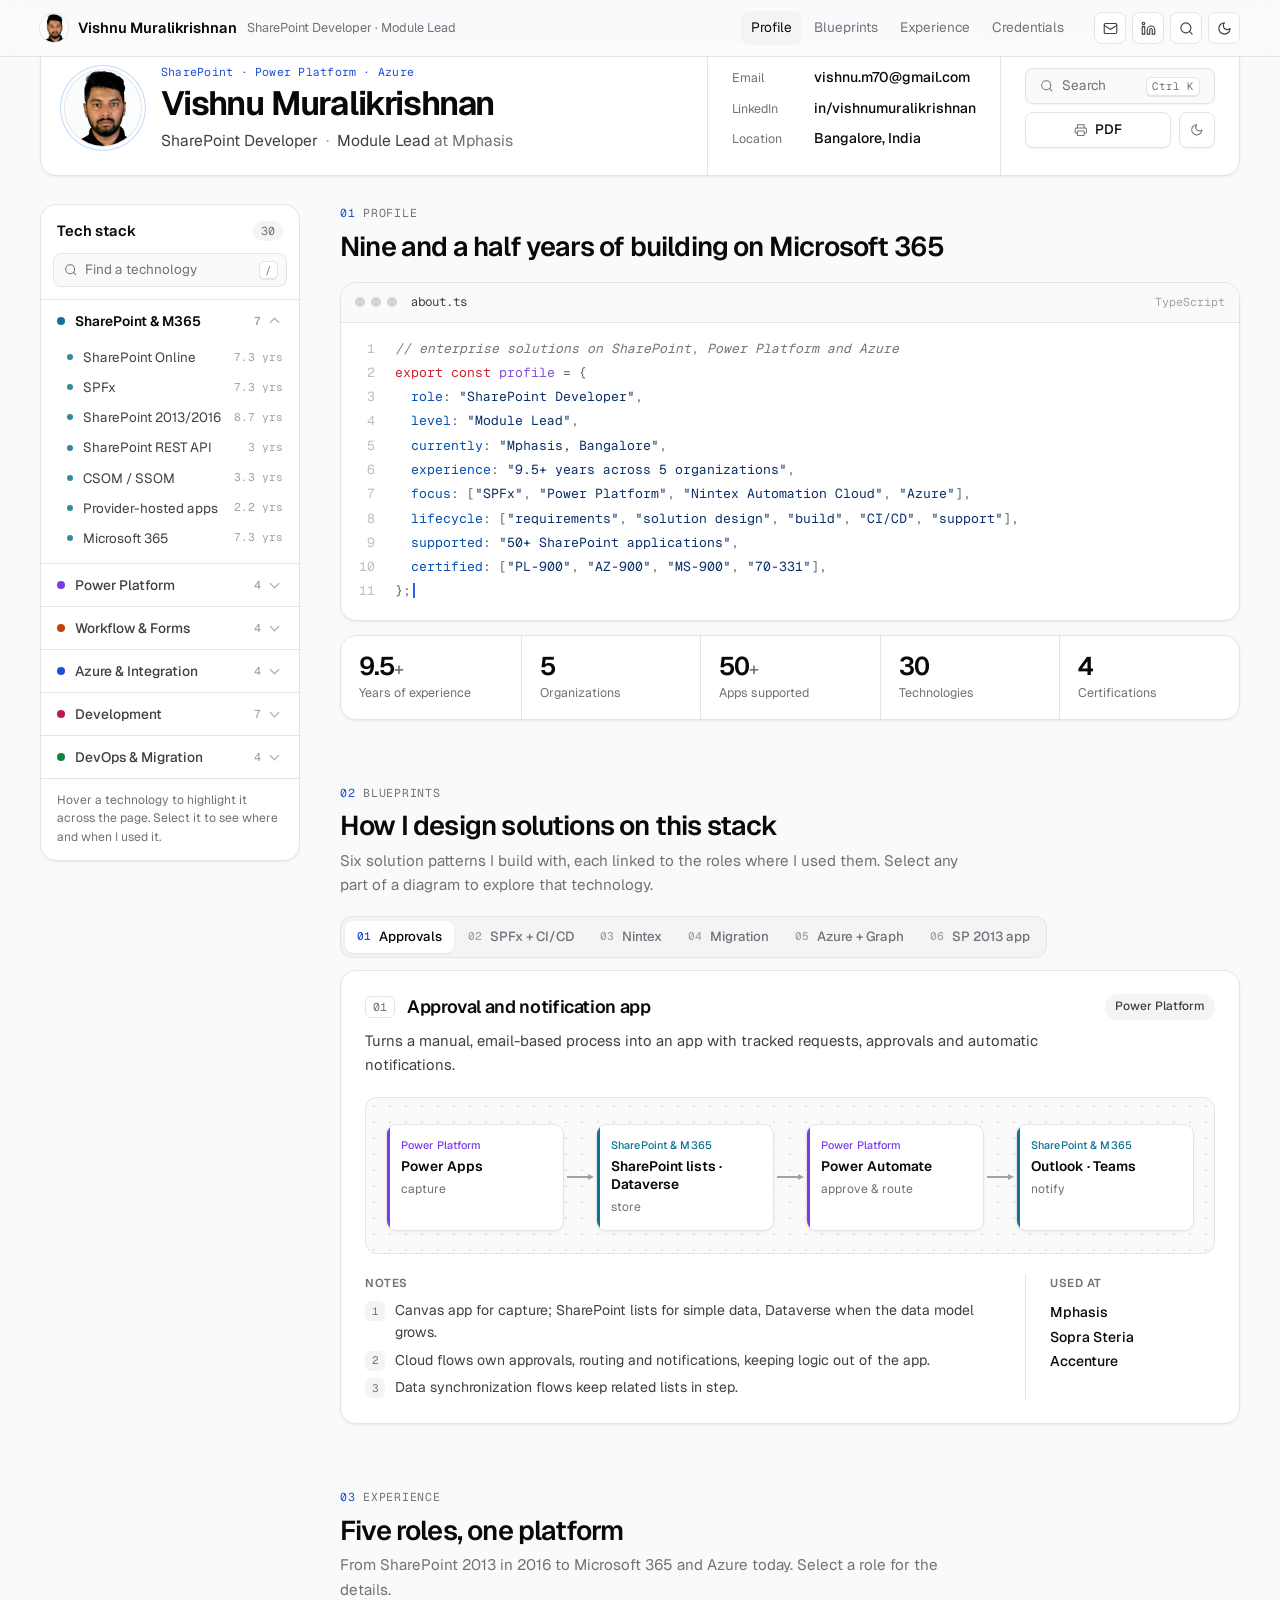
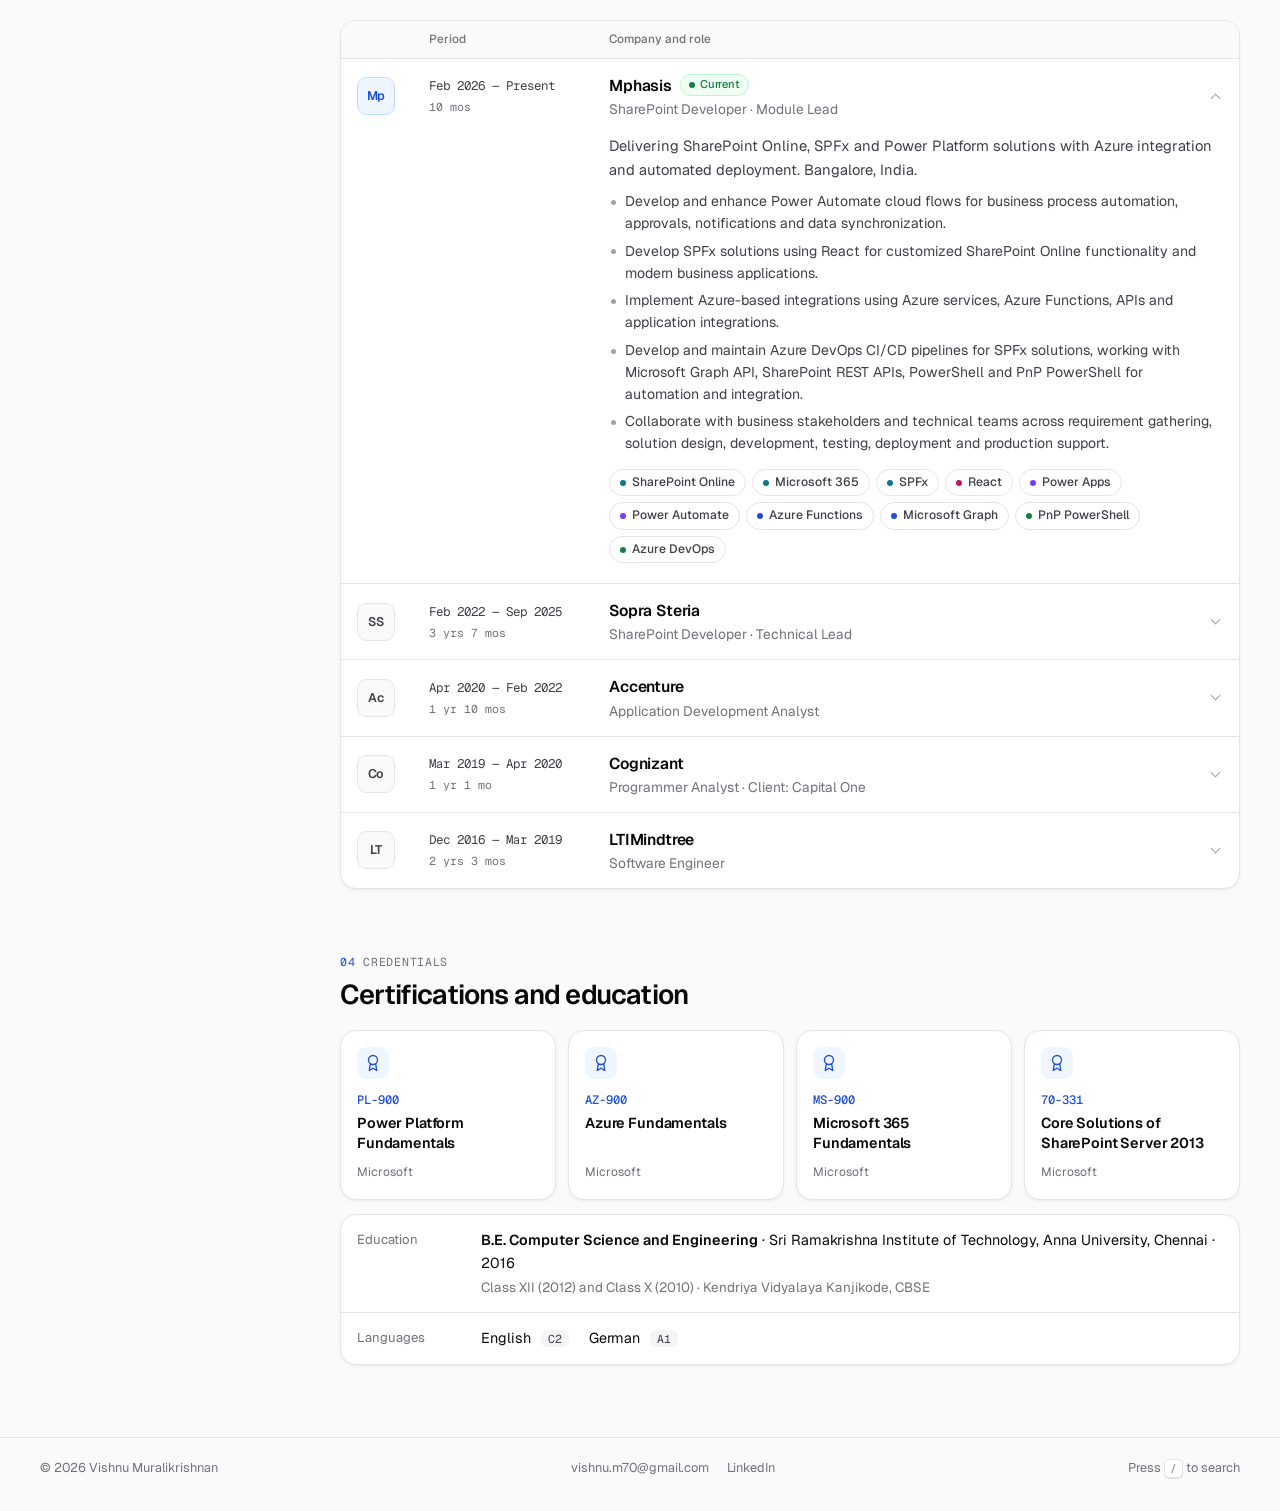
==== commit b8dc9a29: "Retheme with a neutral, professional design Keep the structure (header, tech stack rail, profile, bl" ====
--- a/index.html
+++ b/index.html
@@ -6,7 +6,7 @@
   <title>Vishnu Muralikrishnan — SharePoint Developer</title>
   <meta name="description" content="Vishnu Muralikrishnan — SharePoint Developer and Module Lead with 9.5+ years of experience in SharePoint Online, SPFx, Power Platform, Nintex Automation Cloud and Azure. Bangalore, India.">
   <meta name="author" content="Vishnu Muralikrishnan">
-  <meta name="theme-color" content="#f3f0e8">
+  <meta name="theme-color" content="#fafafa">
   <link rel="canonical" href="https://vishnumurali.github.io/">
 
   <meta property="og:type" content="profile">
@@ -29,7 +29,7 @@
   <link rel="apple-touch-icon" href="assets/img/apple-touch-icon.png">
   <link rel="preconnect" href="https://fonts.googleapis.com">
   <link rel="preconnect" href="https://fonts.gstatic.com" crossorigin>
-  <link rel="stylesheet" href="https://fonts.googleapis.com/css2?family=IBM+Plex+Mono:wght@400;500;600&amp;family=IBM+Plex+Sans:wght@400;500;600&amp;family=Space+Grotesk:wght@500;600;700&amp;display=swap">
+  <link rel="stylesheet" href="https://fonts.googleapis.com/css2?family=Geist:wght@400;500;600;700&amp;family=Geist+Mono:wght@400;500&amp;display=swap">
   <link rel="stylesheet" href="assets/css/style.css">
 
   <script>
@@ -70,6 +70,7 @@
     <symbol id="i-moon" viewBox="0 0 24 24"><path d="M12 3a6 6 0 0 0 9 9 9 9 0 1 1-9-9Z"/></symbol>
     <symbol id="i-search" viewBox="0 0 24 24"><circle cx="11" cy="11" r="8"/><path d="m21 21-4.3-4.3"/></symbol>
     <symbol id="i-x" viewBox="0 0 24 24"><path d="M18 6 6 18"/><path d="m6 6 12 12"/></symbol>
+    <symbol id="i-award" viewBox="0 0 24 24"><circle cx="12" cy="8" r="6"/><path d="M15.48 12.89 17 22l-5-3-5 3 1.52-9.11"/></symbol>
     <symbol id="i-arrow-up" viewBox="0 0 24 24"><path d="m5 12 7-7 7 7"/><path d="M12 19V5"/></symbol>
   </svg>
 
@@ -82,10 +83,10 @@
         <span class="tb-role">SharePoint Developer · Module Lead</span>
       </a>
       <nav class="tb-nav" aria-label="Sections">
-        <a href="#about">profile</a>
-        <a href="#blueprints">blueprints</a>
-        <a href="#career">career</a>
-        <a href="#credentials">credentials</a>
+        <a href="#about">Profile</a>
+        <a href="#blueprints">Blueprints</a>
+        <a href="#career">Experience</a>
+        <a href="#credentials">Credentials</a>
       </nav>
       <div class="tbar-tools">
         <a class="icon-btn" href="mailto:vishnu.m70@gmail.com" aria-label="Email"><svg class="i"><use href="#i-mail"/></svg></a>
@@ -105,12 +106,12 @@
       <div class="tb-cell tb-main">
         <p class="cell-label">SharePoint · Power Platform · Azure</p>
         <h1 class="name">Vishnu Muralikrishnan</h1>
-        <p class="role">SharePoint Developer <span class="sep">/</span> Module Lead <span class="at">@ Mphasis</span></p>
+        <p class="role">SharePoint Developer <span class="sep">·</span> Module Lead <span class="at">at Mphasis</span></p>
       </div>
       <dl class="tb-cell tb-contact">
-        <div><dt>email</dt><dd><a href="mailto:vishnu.m70@gmail.com">vishnu.m70@gmail.com</a></dd></div>
-        <div><dt>linkedin</dt><dd><a href="https://www.linkedin.com/in/vishnumuralikrishnan" target="_blank" rel="noopener">in/vishnumuralikrishnan</a></dd></div>
-        <div><dt>based in</dt><dd>Bangalore, India</dd></div>
+        <div><dt>Email</dt><dd><a href="mailto:vishnu.m70@gmail.com">vishnu.m70@gmail.com</a></dd></div>
+        <div><dt>LinkedIn</dt><dd><a href="https://www.linkedin.com/in/vishnumuralikrishnan" target="_blank" rel="noopener">in/vishnumuralikrishnan</a></dd></div>
+        <div><dt>Location</dt><dd>Bangalore, India</dd></div>
       </dl>
       <div class="tb-cell tb-tools">
         <button class="btn" type="button" data-palette><svg class="i"><use href="#i-search"/></svg>Search <kbd class="kbd-mod">Ctrl K</kbd></button>
@@ -128,12 +129,12 @@
     <aside class="rail anim-in" style="--i:2" aria-label="Technology stack">
       <div class="legend">
         <div class="legend-head">
-          <span class="legend-title">Stack legend</span>
-          <span class="legend-count"><span class="tech-total">30</span> items</span>
+          <span class="legend-title">Tech stack</span>
+          <span class="legend-count"><span class="tech-total">30</span></span>
         </div>
         <button class="legend-search" type="button" data-palette><svg class="i"><use href="#i-search"/></svg><span>Find a technology</span><kbd>/</kbd></button>
         <div class="cats"></div>
-        <p class="legend-hint"><span>hover</span> trace it on the page<br><span>click</span> where &amp; when I used it<br><span>y</span> years in roles that used it</p>
+        <p class="legend-hint">Hover a technology to highlight it across the page. Select it to see where and when I used it.</p>
       </div>
     </aside>
 
@@ -167,11 +168,11 @@
         </div>
 
         <dl class="stats reveal">
-          <div><dt>years</dt><dd><span data-count="9.5" data-decimals="1">9.5</span><small>+</small></dd></div>
-          <div><dt>organizations</dt><dd><span data-count="5">5</span></dd></div>
-          <div><dt>apps supported</dt><dd><span data-count="50">50</span><small>+</small></dd></div>
-          <div><dt>technologies</dt><dd><span data-count="30" class="tech-total">30</span></dd></div>
-          <div><dt>certifications</dt><dd><span data-count="4">4</span></dd></div>
+          <div><dt>Years of experience</dt><dd><span data-count="9.5" data-decimals="1">9.5</span><small>+</small></dd></div>
+          <div><dt>Organizations</dt><dd><span data-count="5">5</span></dd></div>
+          <div><dt>Apps supported</dt><dd><span data-count="50">50</span><small>+</small></dd></div>
+          <div><dt>Technologies</dt><dd><span data-count="30" class="tech-total">30</span></dd></div>
+          <div><dt>Certifications</dt><dd><span data-count="4">4</span></dd></div>
         </dl>
       </section>
 
@@ -180,7 +181,7 @@
         <header class="sec-head reveal">
           <p class="sec-kicker"><span>02</span>Blueprints</p>
           <h2 class="sec-title" id="bp-title">How I design solutions on this stack</h2>
-          <p class="sec-sub">Six patterns I build with, each linked to the roles where I used it. Codes match the stack legend; select any part to explore it.</p>
+          <p class="sec-sub">Six solution patterns I build with, each linked to the roles where I used them. Select any part of a diagram to explore that technology.</p>
         </header>
 
         <div class="bp reveal">
@@ -188,7 +189,7 @@
 
           <article class="bp-card" id="bp-approvals" data-bp>
             <header class="bp-head">
-              <span class="bp-no">BP-01</span>
+              <span class="bp-no">01</span>
               <h3 class="bp-title">Approval and notification app</h3>
               <span class="bp-cat">Power Platform</span>
             </header>
@@ -213,7 +214,7 @@
 
           <article class="bp-card" id="bp-spfx" data-bp>
             <header class="bp-head">
-              <span class="bp-no">BP-02</span>
+              <span class="bp-no">02</span>
               <h3 class="bp-title">SPFx web part with CI/CD</h3>
               <span class="bp-cat">SharePoint</span>
             </header>
@@ -238,7 +239,7 @@
 
           <article class="bp-card" id="bp-nintex" data-bp>
             <header class="bp-head">
-              <span class="bp-no">BP-03</span>
+              <span class="bp-no">03</span>
               <h3 class="bp-title">Nintex workflow modernization</h3>
               <span class="bp-cat">Workflow &amp; Forms</span>
             </header>
@@ -263,7 +264,7 @@
 
           <article class="bp-card" id="bp-migration" data-bp>
             <header class="bp-head">
-              <span class="bp-no">BP-04</span>
+              <span class="bp-no">04</span>
               <h3 class="bp-title">SharePoint Online migration</h3>
               <span class="bp-cat">Migration</span>
             </header>
@@ -288,7 +289,7 @@
 
           <article class="bp-card" id="bp-azure" data-bp>
             <header class="bp-head">
-              <span class="bp-no">BP-05</span>
+              <span class="bp-no">05</span>
               <h3 class="bp-title">Azure integration layer</h3>
               <span class="bp-cat">Azure &amp; Integration</span>
             </header>
@@ -313,7 +314,7 @@
 
           <article class="bp-card" id="bp-classic" data-bp>
             <header class="bp-head">
-              <span class="bp-no">BP-06</span>
+              <span class="bp-no">06</span>
               <h3 class="bp-title">Provider-hosted app on SharePoint 2013</h3>
               <span class="bp-cat">SharePoint 2013</span>
             </header>
@@ -341,19 +342,19 @@
       <!-- 03 Career -->
       <section class="section" id="career" aria-labelledby="career-title">
         <header class="sec-head reveal">
-          <p class="sec-kicker"><span>03</span>Career</p>
-          <h2 class="sec-title" id="career-title">Revision history</h2>
-          <p class="sec-sub">Five roles from 2016 to today. Select a row for the details.</p>
+          <p class="sec-kicker"><span>03</span>Experience</p>
+          <h2 class="sec-title" id="career-title">Five roles, one platform</h2>
+          <p class="sec-sub">From SharePoint 2013 in 2016 to Microsoft 365 and Azure today. Select a role for the details.</p>
         </header>
 
         <div class="revs reveal">
-          <div class="rev-cols" aria-hidden="true"><span>rev</span><span>period</span><span>organization / role</span><span></span></div>
+          <div class="rev-cols" aria-hidden="true"><span></span><span>Period</span><span>Company and role</span><span></span></div>
           <ol class="rev-list">
             <li class="rev is-open is-current" data-role="mphasis" data-org="Mphasis" data-title="SharePoint Developer · Module Lead">
               <button class="rev-head" type="button" aria-expanded="true" aria-controls="rev-mphasis">
-                <span class="rev-no">R5</span>
+                <span class="rev-no"><span class="rev-mono">Mp</span></span>
                 <span class="rev-when"><span class="job-dates">Feb 2026 — Present</span><span class="job-dur" data-from="2026-02-16">8 mos</span></span>
-                <span class="rev-what"><span class="rev-org">Mphasis <span class="rev-live">current</span></span><span class="rev-role">SharePoint Developer · Module Lead</span></span>
+                <span class="rev-what"><span class="rev-org">Mphasis <span class="rev-live">Current</span></span><span class="rev-role">SharePoint Developer · Module Lead</span></span>
                 <span class="rev-sign" aria-hidden="true"></span>
               </button>
               <div class="rev-panel" id="rev-mphasis"><div class="rev-inner">
@@ -373,7 +374,7 @@
 
             <li class="rev" data-role="sopra" data-org="Sopra Steria" data-title="SharePoint Developer · Technical Lead">
               <button class="rev-head" type="button" aria-expanded="false" aria-controls="rev-sopra">
-                <span class="rev-no">R4</span>
+                <span class="rev-no"><span class="rev-mono">SS</span></span>
                 <span class="rev-when"><span class="job-dates">Feb 2022 — Sep 2025</span><span class="job-dur" data-from="2022-02-07" data-to="2025-09-19">3 yrs 7 mos</span></span>
                 <span class="rev-what"><span class="rev-org">Sopra Steria</span><span class="rev-role">SharePoint Developer · Technical Lead</span></span>
                 <span class="rev-sign" aria-hidden="true"></span>
@@ -398,7 +399,7 @@
 
             <li class="rev" data-role="accenture" data-org="Accenture" data-title="Application Development Analyst">
               <button class="rev-head" type="button" aria-expanded="false" aria-controls="rev-accenture">
-                <span class="rev-no">R3</span>
+                <span class="rev-no"><span class="rev-mono">Ac</span></span>
                 <span class="rev-when"><span class="job-dates">Apr 2020 — Feb 2022</span><span class="job-dur" data-from="2020-04-13" data-to="2022-02-06">1 yr 10 mos</span></span>
                 <span class="rev-what"><span class="rev-org">Accenture</span><span class="rev-role">Application Development Analyst</span></span>
                 <span class="rev-sign" aria-hidden="true"></span>
@@ -421,7 +422,7 @@
 
             <li class="rev" data-role="cognizant" data-org="Cognizant" data-title="Programmer Analyst · Client: Capital One">
               <button class="rev-head" type="button" aria-expanded="false" aria-controls="rev-cognizant">
-                <span class="rev-no">R2</span>
+                <span class="rev-no"><span class="rev-mono">Co</span></span>
                 <span class="rev-when"><span class="job-dates">Mar 2019 — Apr 2020</span><span class="job-dur" data-from="2019-03-22" data-to="2020-04-06">1 yr 1 mo</span></span>
                 <span class="rev-what"><span class="rev-org">Cognizant</span><span class="rev-role">Programmer Analyst · Client: Capital One</span></span>
                 <span class="rev-sign" aria-hidden="true"></span>
@@ -444,7 +445,7 @@
 
             <li class="rev" data-role="ltim" data-org="LTIMindtree" data-title="Software Engineer">
               <button class="rev-head" type="button" aria-expanded="false" aria-controls="rev-ltim">
-                <span class="rev-no">R1</span>
+                <span class="rev-no"><span class="rev-mono">LT</span></span>
                 <span class="rev-when"><span class="job-dates">Dec 2016 — Mar 2019</span><span class="job-dur" data-from="2016-12-13" data-to="2019-03-04">2 yrs 3 mos</span></span>
                 <span class="rev-what"><span class="rev-org">LTIMindtree</span><span class="rev-role">Software Engineer</span></span>
                 <span class="rev-sign" aria-hidden="true"></span>
@@ -472,22 +473,22 @@
       <section class="section" id="credentials" aria-labelledby="cred-title">
         <header class="sec-head reveal">
           <p class="sec-kicker"><span>04</span>Credentials</p>
-          <h2 class="sec-title" id="cred-title">Certified and qualified</h2>
+          <h2 class="sec-title" id="cred-title">Certifications and education</h2>
         </header>
         <ul class="certs reveal">
-          <li class="cert"><span class="cert-issuer">Microsoft</span><span class="cert-code">PL-900</span><span class="cert-name">Power Platform Fundamentals</span></li>
-          <li class="cert"><span class="cert-issuer">Microsoft</span><span class="cert-code">AZ-900</span><span class="cert-name">Azure Fundamentals</span></li>
-          <li class="cert"><span class="cert-issuer">Microsoft</span><span class="cert-code">MS-900</span><span class="cert-name">Microsoft 365 Fundamentals</span></li>
-          <li class="cert"><span class="cert-issuer">Microsoft</span><span class="cert-code">70-331</span><span class="cert-name">Core Solutions of SharePoint Server 2013</span></li>
+          <li class="cert"><svg class="i cert-icon" aria-hidden="true"><use href="#i-award"/></svg><span class="cert-code">PL-900</span><span class="cert-name">Power Platform Fundamentals</span><span class="cert-issuer">Microsoft</span></li>
+          <li class="cert"><svg class="i cert-icon" aria-hidden="true"><use href="#i-award"/></svg><span class="cert-code">AZ-900</span><span class="cert-name">Azure Fundamentals</span><span class="cert-issuer">Microsoft</span></li>
+          <li class="cert"><svg class="i cert-icon" aria-hidden="true"><use href="#i-award"/></svg><span class="cert-code">MS-900</span><span class="cert-name">Microsoft 365 Fundamentals</span><span class="cert-issuer">Microsoft</span></li>
+          <li class="cert"><svg class="i cert-icon" aria-hidden="true"><use href="#i-award"/></svg><span class="cert-code">70-331</span><span class="cert-name">Core Solutions of SharePoint Server 2013</span><span class="cert-issuer">Microsoft</span></li>
         </ul>
         <dl class="facts reveal">
           <div>
-            <dt>education</dt>
+            <dt>Education</dt>
             <dd><strong>B.E. Computer Science and Engineering</strong> · Sri Ramakrishna Institute of Technology, Anna University, Chennai · 2016
               <span class="muted">Class XII (2012) and Class X (2010) · Kendriya Vidyalaya Kanjikode, CBSE</span></dd>
           </div>
           <div>
-            <dt>languages</dt>
+            <dt>Languages</dt>
             <dd>English <span class="lvl">C2</span> German <span class="lvl">A1</span></dd>
           </div>
         </dl>
@@ -495,7 +496,7 @@
 
       <!-- Plain list: shown without JavaScript and in the printed resume -->
       <section class="section skills-static" aria-label="Skills">
-        <header class="sec-head"><p class="sec-kicker"><span>05</span>Stack</p></header>
+        <header class="sec-head"><p class="sec-kicker"><span>05</span>Tech stack</p></header>
         <dl class="skills">
           <div><dt>SharePoint</dt><dd>SharePoint Online · SharePoint 2013 / 2016 · SharePoint Framework (SPFx) · SharePoint REST API · CSOM / SSOM · Provider-hosted apps</dd></div>
           <div><dt>Power Platform</dt><dd>Power Apps (Canvas) · Power Automate · Dataverse · Dataflows</dd></div>
@@ -515,7 +516,7 @@
       <a href="mailto:vishnu.m70@gmail.com">vishnu.m70@gmail.com</a>
       <a href="https://www.linkedin.com/in/vishnumuralikrishnan" target="_blank" rel="noopener">LinkedIn</a>
     </p>
-    <p class="footer-hint">press <kbd>/</kbd> to search</p>
+    <p class="footer-hint">Press <kbd>/</kbd> to search</p>
   </footer>
 
   <a class="to-top" href="#top" aria-label="Back to top"><svg class="i"><use href="#i-arrow-up"/></svg></a>
--- a/assets/css/style.css
+++ b/assets/css/style.css
@@ -1,92 +1,108 @@
 /* ==========================================================================
-   Vishnu Muralikrishnan — blueprint profile
-   Light: drafting paper · Dark: blueprint
+   Vishnu Muralikrishnan — profile
+   Neutral, professional theme · light + dark
    ========================================================================== */
 
 /* ---------- Tokens ---------- */
 :root {
-  --f-display: "Space Grotesk", ui-sans-serif, system-ui, sans-serif;
-  --f-body: "IBM Plex Sans", ui-sans-serif, system-ui, -apple-system, "Segoe UI", Roboto, sans-serif;
-  --f-mono: "IBM Plex Mono", ui-monospace, SFMono-Regular, Menlo, Consolas, monospace;
-  --max: 1240px;
+  --f-sans: "Geist", ui-sans-serif, system-ui, -apple-system, "Segoe UI", Roboto, sans-serif;
+  --f-mono: "Geist Mono", ui-monospace, SFMono-Regular, Menlo, Consolas, monospace;
+  --max: 1200px;
   --gutter: clamp(16px, 4vw, 40px);
   --ease: cubic-bezier(.22, 1, .36, 1);
-  --spring: cubic-bezier(.34, 1.56, .64, 1);
-  --r: 2px;
+  --r-sm: 8px;
+  --r: 12px;
+  --r-lg: 16px;
 
   color-scheme: light;
-  --bg: #f3f0e8;
-  --grid: rgba(27, 26, 23, .045);
-  --grid-major: rgba(27, 26, 23, .08);
-  --surface: #fbfaf6;
-  --surface-2: #f6f3eb;
-  --ink: #1b1a17;
-  --ink-2: #3b3833;
-  --muted: #6b665c;
-  --line: #d6cfbf;
-  --line-strong: #1b1a17;
-  --hard: #1b1a17;
-  --accent: #e4572e;
-  --accent-ink: #c2410c;
-  --accent-soft: rgba(228, 87, 46, .1);
-  --code-bg: #fdfcf8;
-  --scrim: rgba(27, 26, 23, .32);
-  --bar-bg: rgba(243, 240, 232, .92);
-
-  --c-sp: #0f766e;
-  --c-pp: #a21caf;
-  --c-wf: #b45309;
+  --bg: #fafafa;
+  --bg-2: #f4f4f5;
+  --surface: #ffffff;
+  --surface-2: #fafafa;
+  --hover: #f4f4f5;
+  --text: #09090b;
+  --text-2: #3f3f46;
+  --muted: #71717a;
+  --faint: #a1a1aa;
+  --line: #e4e4e7;
+  --line-2: #d4d4d8;
+  --dot: #e4e4e7;
+  --accent: #2563eb;
+  --accent-text: #1d4ed8;
+  --accent-soft: #eff6ff;
+  --accent-line: #bfdbfe;
+  --glow: rgba(37, 99, 235, .07);
+  --success: #15803d;
+  --success-soft: #f0fdf4;
+  --success-line: #bbf7d0;
+  --shadow-sm: 0 1px 2px rgba(9, 9, 11, .05);
+  --shadow: 0 1px 2px rgba(9, 9, 11, .04), 0 2px 6px -2px rgba(9, 9, 11, .06);
+  --shadow-lg: 0 2px 4px rgba(9, 9, 11, .04), 0 16px 36px -12px rgba(9, 9, 11, .18);
+  --scrim: rgba(9, 9, 11, .4);
+  --bar-bg: rgba(250, 250, 250, .82);
+
+  --c-sp: #0e7490;
+  --c-pp: #7c3aed;
+  --c-wf: #c2410c;
   --c-az: #1d4ed8;
-  --c-dev: #6d28d9;
+  --c-dev: #be185d;
   --c-ops: #15803d;
 
-  --t-k: #1d4ed8;
-  --t-p: #0f766e;
-  --t-s: #b4400c;
-  --t-c: #8a8476;
-  --t-pu: #6b665c;
-  --t-v: #1b1a17;
+  --t-k: #cf222e;
+  --t-p: #0550ae;
+  --t-s: #0a3069;
+  --t-c: #6e7781;
+  --t-pu: #57606a;
+  --t-v: #8250df;
 }
 
 :root[data-theme="dark"] {
   color-scheme: dark;
-  --bg: #0b2240;
-  --grid: rgba(150, 200, 255, .055);
-  --grid-major: rgba(150, 200, 255, .11);
-  --surface: #0f2a4d;
-  --surface-2: #0d2646;
-  --ink: #e9f2fc;
-  --ink-2: #c6d8ee;
-  --muted: #8fabcc;
-  --line: #234870;
-  --line-strong: #9cc4ec;
-  --hard: rgba(2, 10, 24, .6);
-  --accent: #ff8a4c;
-  --accent-ink: #ffa36e;
-  --accent-soft: rgba(255, 138, 76, .13);
-  --code-bg: #0c2545;
-  --scrim: rgba(2, 10, 24, .6);
-  --bar-bg: rgba(11, 34, 64, .92);
-
-  --c-sp: #5eead4;
-  --c-pp: #f0abfc;
-  --c-wf: #fcd34d;
-  --c-az: #93c5fd;
-  --c-dev: #c4b5fd;
-  --c-ops: #86efac;
-
-  --t-k: #8cc8ff;
-  --t-p: #5eead4;
-  --t-s: #ffb380;
-  --t-c: #6f90b6;
-  --t-pu: #8fabcc;
-  --t-v: #e9f2fc;
+  --bg: #09090b;
+  --bg-2: #0f0f12;
+  --surface: #111113;
+  --surface-2: #0c0c0e;
+  --hover: #1b1b1f;
+  --text: #fafafa;
+  --text-2: #d4d4d8;
+  --muted: #a1a1aa;
+  --faint: #71717a;
+  --line: #26262b;
+  --line-2: #3f3f46;
+  --dot: #26262b;
+  --accent: #60a5fa;
+  --accent-text: #93c5fd;
+  --accent-soft: rgba(96, 165, 250, .1);
+  --accent-line: rgba(96, 165, 250, .3);
+  --glow: rgba(96, 165, 250, .08);
+  --success: #4ade80;
+  --success-soft: rgba(74, 222, 128, .08);
+  --success-line: rgba(74, 222, 128, .25);
+  --shadow-sm: 0 1px 2px rgba(0, 0, 0, .4);
+  --shadow: 0 1px 2px rgba(0, 0, 0, .4), 0 2px 8px -2px rgba(0, 0, 0, .5);
+  --shadow-lg: 0 2px 6px rgba(0, 0, 0, .5), 0 20px 44px -12px rgba(0, 0, 0, .7);
+  --scrim: rgba(0, 0, 0, .6);
+  --bar-bg: rgba(9, 9, 11, .8);
+
+  --c-sp: #22d3ee;
+  --c-pp: #a78bfa;
+  --c-wf: #fb923c;
+  --c-az: #60a5fa;
+  --c-dev: #f472b6;
+  --c-ops: #4ade80;
+
+  --t-k: #ff7b72;
+  --t-p: #79c0ff;
+  --t-s: #a5d6ff;
+  --t-c: #8b949e;
+  --t-pu: #8b949e;
+  --t-v: #d2a8ff;
 }
 
 /* ---------- Base ---------- */
 *, *::before, *::after { box-sizing: border-box; }
 
-html { -webkit-text-size-adjust: 100%; scroll-padding-top: 72px; }
+html { -webkit-text-size-adjust: 100%; scroll-padding-top: 76px; }
 @media (prefers-reduced-motion: no-preference) {
   html { scroll-behavior: smooth; }
 }
@@ -95,42 +111,40 @@
 
 body {
   margin: 0;
-  color: var(--ink);
-  font-family: var(--f-body);
-  font-size: 1rem;
+  background-color: var(--bg);
+  background-image: radial-gradient(1100px 480px at 50% -180px, var(--glow), transparent 70%);
+  background-repeat: no-repeat;
+  color: var(--text);
+  font-family: var(--f-sans);
+  font-size: 15px;
   line-height: 1.6;
+  font-feature-settings: "ss01", "cv11";
   -webkit-font-smoothing: antialiased;
   -moz-osx-font-smoothing: grayscale;
-  background-color: var(--bg);
-  background-image:
-    linear-gradient(var(--grid-major) 1px, transparent 1px),
-    linear-gradient(90deg, var(--grid-major) 1px, transparent 1px),
-    linear-gradient(var(--grid) 1px, transparent 1px),
-    linear-gradient(90deg, var(--grid) 1px, transparent 1px);
-  background-size: 120px 120px, 120px 120px, 24px 24px, 24px 24px;
-  background-position: -1px -1px;
-  transition: background-color .35s, color .35s;
+  transition: background-color .3s, color .3s;
 }
 
 h1, h2, h3, h4, p { margin: 0; }
-a { color: inherit; }
+a { color: inherit; text-decoration: none; }
 button { font: inherit; color: inherit; cursor: pointer; }
 strong { font-weight: 600; }
 kbd {
   display: inline-block;
+  min-width: 18px;
   padding: 0 5px;
   border: 1px solid var(--line);
-  border-bottom-width: 2px;
-  border-radius: var(--r);
-  background: var(--surface-2);
+  border-radius: 5px;
+  background: var(--surface);
+  box-shadow: 0 1px 0 var(--line);
   font-family: var(--f-mono);
-  font-size: .66rem;
-  line-height: 1.6;
+  font-size: .68rem;
+  line-height: 1.55;
+  text-align: center;
   color: var(--muted);
 }
-::selection { background: var(--accent); color: #fff; }
-
-:focus-visible { outline: 2px solid var(--accent); outline-offset: 2px; }
+::selection { background: var(--accent-line); color: var(--text); }
+
+:focus-visible { outline: 2px solid var(--accent); outline-offset: 2px; border-radius: 6px; }
 
 .container {
   width: 100%;
@@ -140,11 +154,12 @@
 }
 .sr-only { position: absolute; width: 1px; height: 1px; padding: 0; margin: -1px; overflow: hidden; clip: rect(0 0 0 0); white-space: nowrap; border: 0; }
 .sprite { position: absolute; width: 0; height: 0; overflow: hidden; }
-.i { width: 1em; height: 1em; flex: none; fill: none; stroke: currentColor; stroke-width: 1.9; stroke-linecap: round; stroke-linejoin: round; }
+.i { width: 1em; height: 1em; flex: none; fill: none; stroke: currentColor; stroke-width: 1.8; stroke-linecap: round; stroke-linejoin: round; }
 
 .skip-link {
   position: fixed; top: 10px; left: 10px; z-index: 400;
-  padding: 8px 14px; background: var(--surface); border: 1px solid var(--line-strong);
+  padding: 8px 14px; border-radius: var(--r-sm);
+  background: var(--surface); border: 1px solid var(--line); box-shadow: var(--shadow);
   transform: translateY(-160%); transition: transform .2s;
 }
 .skip-link:focus { transform: none; }
@@ -160,25 +175,22 @@
   align-items: center;
   justify-content: center;
   gap: 8px;
-  height: 34px;
-  padding: 0 12px;
-  border: 1px solid var(--line-strong);
-  border-radius: var(--r);
-  background: var(--surface);
-  color: var(--ink);
-  font-family: var(--f-mono);
-  font-size: .72rem;
+  height: 36px;
+  padding: 0 14px;
+  border: 1px solid var(--line);
+  border-radius: var(--r-sm);
+  background: var(--surface);
+  color: var(--text);
+  font-size: .85rem;
   font-weight: 500;
-  letter-spacing: .06em;
-  text-transform: uppercase;
   white-space: nowrap;
-  box-shadow: 2px 2px 0 var(--hard);
-  transition: transform .15s, box-shadow .15s, color .2s, background-color .2s;
-}
-.btn:hover { transform: translate(-1px, -1px); box-shadow: 3px 3px 0 var(--hard); color: var(--accent-ink); }
-.btn:active { transform: translate(2px, 2px); box-shadow: 0 0 0 var(--hard); }
-.btn kbd { margin-left: 2px; text-transform: none; letter-spacing: 0; }
-.btn--icon { width: 34px; padding: 0; }
+  box-shadow: var(--shadow-sm);
+  transition: background-color .15s, border-color .15s, color .15s;
+}
+.btn:hover { background: var(--hover); border-color: var(--line-2); }
+.btn .i { color: var(--muted); }
+.btn--icon { width: 36px; padding: 0; }
+.btn kbd { margin-left: auto; }
 
 .icon-btn {
   display: inline-grid;
@@ -186,24 +198,22 @@
   width: 32px;
   height: 32px;
   border: 1px solid var(--line);
-  border-radius: var(--r);
-  background: var(--surface);
-  color: var(--ink-2);
-  transition: color .2s, border-color .2s;
-}
-.icon-btn:hover { color: var(--accent-ink); border-color: var(--accent); }
+  border-radius: var(--r-sm);
+  background: var(--surface);
+  color: var(--text-2);
+  transition: background-color .15s, border-color .15s, color .15s;
+}
+.icon-btn:hover { background: var(--hover); color: var(--text); }
 
 .theme-toggle .i-sun { display: none; }
 :root[data-theme="dark"] .theme-toggle .i-sun { display: block; }
 :root[data-theme="dark"] .theme-toggle .i-moon { display: none; }
-.theme-toggle .i { transition: transform .5s var(--spring); }
-.theme-toggle:hover .i { transform: rotate(-25deg); }
-
-/* ---------- Entrance + reveal ---------- */
-.anim-in { animation: rise .7s var(--ease) both; animation-delay: calc(var(--i, 0) * 90ms + 40ms); }
-@keyframes rise { from { opacity: 0; transform: translateY(12px); } }
-
-.js .reveal { opacity: 0; translate: 0 14px; transition: opacity .7s var(--ease), translate .7s var(--ease); }
+
+/* ---------- Motion ---------- */
+.anim-in { animation: rise .6s var(--ease) both; animation-delay: calc(var(--i, 0) * 80ms + 40ms); }
+@keyframes rise { from { opacity: 0; transform: translateY(10px); } }
+
+.js .reveal { opacity: 0; translate: 0 12px; transition: opacity .6s var(--ease), translate .6s var(--ease); }
 .js .reveal.is-visible { opacity: 1; translate: 0 0; }
 
 /* ---------- Top bar ---------- */
@@ -212,341 +222,245 @@
   inset: 0 0 auto 0;
   z-index: 100;
   background: var(--bar-bg);
-  -webkit-backdrop-filter: blur(10px);
-  backdrop-filter: blur(10px);
-  border-bottom: 1px solid var(--line-strong);
-  transform: translateY(-105%);
-  transition: transform .4s var(--ease);
+  -webkit-backdrop-filter: saturate(180%) blur(14px);
+  backdrop-filter: saturate(180%) blur(14px);
+  border-bottom: 1px solid var(--line);
+  transform: translateY(-101%);
+  transition: transform .35s var(--ease);
 }
 .topbar.is-shown { transform: none; }
-.topbar-inner { display: flex; align-items: center; gap: 20px; height: 52px; }
-.tb-id { display: flex; align-items: center; gap: 10px; min-width: 0; text-decoration: none; }
-.tb-id img { width: 28px; height: 28px; object-fit: cover; border: 1px solid var(--line-strong); }
-.tb-name { font-family: var(--f-display); font-weight: 600; white-space: nowrap; }
-.tb-role { font-family: var(--f-mono); font-size: .7rem; color: var(--muted); white-space: nowrap; }
+.topbar-inner { display: flex; align-items: center; gap: 20px; height: 56px; }
+.tb-id { display: flex; align-items: center; gap: 10px; min-width: 0; }
+.tb-id img { width: 28px; height: 28px; border-radius: 50%; object-fit: cover; box-shadow: 0 0 0 1px var(--line); }
+.tb-name { font-size: .92rem; font-weight: 600; white-space: nowrap; }
+.tb-role { font-size: .8rem; color: var(--muted); white-space: nowrap; }
 .tb-nav { display: flex; gap: 2px; margin-left: auto; }
 .tb-nav a {
-  position: relative;
   padding: 6px 10px;
-  font-family: var(--f-mono);
-  font-size: .74rem;
+  border-radius: var(--r-sm);
+  font-size: .85rem;
   color: var(--muted);
-  text-decoration: none;
-  transition: color .2s;
-}
-.tb-nav a::after {
-  content: "";
-  position: absolute;
-  left: 10px; right: 10px; bottom: 0;
-  height: 2px;
-  background: var(--accent);
-  transform: scaleX(0);
-  transform-origin: left;
-  transition: transform .3s var(--ease);
-}
-.tb-nav a:hover, .tb-nav a.is-active { color: var(--ink); }
-.tb-nav a.is-active::after { transform: scaleX(1); }
+  transition: color .15s, background-color .15s;
+}
+.tb-nav a:hover { color: var(--text); }
+.tb-nav a.is-active { color: var(--text); background: var(--hover); }
 .tbar-tools { display: flex; gap: 6px; }
 
-/* ---------- Title block ---------- */
+/* ---------- Header card ---------- */
 .masthead { padding-top: clamp(20px, 4vw, 40px); }
 .tblock {
-  position: relative;
   display: grid;
-  grid-template-columns: 124px minmax(0, 1fr) auto auto;
-  border: 1.5px solid var(--line-strong);
-  background: var(--surface);
-  box-shadow: 5px 5px 0 var(--hard);
-}
-.tblock::before {
-  content: "DWG VM-01 · REV 5 · SCALE 1:1";
-  position: absolute;
-  top: -9px;
-  right: 18px;
-  padding: 0 8px;
-  background: var(--bg);
-  font-family: var(--f-mono);
-  font-size: .6rem;
-  letter-spacing: .14em;
-  color: var(--muted);
-}
-.tb-cell { min-width: 0; padding: 16px 20px; }
-.tb-cell + .tb-cell { border-left: 1px solid var(--line-strong); }
-.tb-photo { display: grid; place-items: center; padding: 12px; }
+  grid-template-columns: auto minmax(0, 1fr) auto auto;
+  align-items: center;
+  border: 1px solid var(--line);
+  border-radius: var(--r-lg);
+  background: var(--surface);
+  box-shadow: var(--shadow);
+}
+.tb-cell { min-width: 0; padding: 22px 24px; }
+.tb-contact, .tb-tools { align-self: stretch; border-left: 1px solid var(--line); }
+.tb-photo { padding-right: 0; }
 .tb-photo img {
   display: block;
-  width: 98px;
-  height: 98px;
+  width: 76px;
+  height: 76px;
+  border-radius: 50%;
   object-fit: cover;
-  border: 1px solid var(--line-strong);
-  outline: 1px solid var(--line);
-  outline-offset: 3px;
-}
-.tb-main { display: flex; flex-direction: column; justify-content: center; }
+  box-shadow: 0 0 0 1px var(--line), 0 0 0 4px var(--surface), 0 0 0 5px var(--accent-line);
+}
+.tb-main { display: flex; flex-direction: column; justify-content: center; padding-left: 20px; }
 .cell-label {
   font-family: var(--f-mono);
-  font-size: .66rem;
-  letter-spacing: .16em;
-  text-transform: uppercase;
-  color: var(--accent-ink);
+  font-size: .72rem;
+  letter-spacing: .02em;
+  color: var(--accent-text);
 }
 .name {
-  margin-top: 6px;
-  font-family: var(--f-display);
-  font-size: clamp(1.75rem, 3.3vw, 2.6rem);
-  font-weight: 700;
-  letter-spacing: -.025em;
-  line-height: 1.02;
-}
-.role { margin-top: 8px; font-size: .96rem; color: var(--ink-2); }
-.role .sep { color: var(--accent); margin: 0 4px; }
-.role .at { font-family: var(--f-mono); font-size: .84rem; color: var(--muted); }
-
-.tb-contact { display: grid; align-content: center; gap: 6px; margin: 0; }
-.tb-contact > div { display: grid; grid-template-columns: 70px auto; gap: 10px; align-items: baseline; }
-.tb-contact dt { font-family: var(--f-mono); font-size: .64rem; letter-spacing: .14em; text-transform: uppercase; color: var(--muted); }
-.tb-contact dd { margin: 0; font-size: .88rem; white-space: nowrap; }
-.tb-contact a {
-  text-decoration: underline;
-  text-decoration-color: var(--line);
-  text-underline-offset: 3px;
-  transition: color .2s, text-decoration-color .2s;
-}
-.tb-contact a:hover { color: var(--accent-ink); text-decoration-color: var(--accent); }
+  margin-top: 4px;
+  font-size: clamp(1.6rem, 2.8vw, 2.1rem);
+  font-weight: 650;
+  letter-spacing: -.035em;
+  line-height: 1.1;
+}
+.role { margin-top: 6px; font-size: .98rem; color: var(--text-2); }
+.role .sep { margin: 0 4px; color: var(--faint); }
+.role .at { color: var(--muted); }
+
+.tb-contact { display: grid; align-content: center; gap: 8px; margin: 0; }
+.tb-contact > div { display: grid; grid-template-columns: 70px auto; gap: 12px; align-items: baseline; }
+.tb-contact dt { font-size: .78rem; color: var(--muted); }
+.tb-contact dd { margin: 0; font-size: .88rem; font-weight: 500; white-space: nowrap; }
+.tb-contact a { transition: color .15s; }
+.tb-contact a:hover { color: var(--accent-text); text-decoration: underline; text-underline-offset: 3px; }
 
 .tb-tools { display: flex; flex-direction: column; justify-content: center; gap: 8px; }
 .tb-tools-row { display: flex; gap: 8px; }
 .tb-tools-row .btn:first-child { flex: 1; }
+.tb-tools > .btn[data-palette] { justify-content: flex-start; min-width: 190px; color: var(--muted); font-weight: 400; background: var(--surface-2); }
 
 /* ---------- Shell ---------- */
 .shell {
   display: grid;
-  grid-template-columns: 248px minmax(0, 1fr);
-  gap: 36px;
+  grid-template-columns: 260px minmax(0, 1fr);
+  gap: 40px;
   padding-top: 28px;
   align-items: start;
 }
 
-/* ---------- Stack legend (left rail) ---------- */
+/* ---------- Tech stack (left rail) ---------- */
 .rail {
   position: sticky;
-  top: 68px;
-  max-height: calc(100vh - 84px);
+  top: 76px;
+  max-height: calc(100vh - 92px);
   overflow-y: auto;
   scrollbar-width: thin;
-  padding: 0 6px 6px 0;
+  padding-bottom: 4px;
 }
 .legend {
-  border: 1px solid var(--line-strong);
-  background: var(--surface);
-  box-shadow: 4px 4px 0 var(--hard);
-}
-.legend-head {
-  display: flex;
-  justify-content: space-between;
-  align-items: center;
-  padding: 9px 12px;
-  border-bottom: 1px solid var(--line-strong);
+  border: 1px solid var(--line);
+  border-radius: var(--r-lg);
+  background: var(--surface);
+  box-shadow: var(--shadow);
+  overflow: hidden;
+}
+.legend-head { display: flex; justify-content: space-between; align-items: center; padding: 14px 16px 10px; }
+.legend-title { font-size: .92rem; font-weight: 600; }
+.legend-count {
+  padding: 1px 8px;
+  border-radius: 999px;
+  background: var(--hover);
   font-family: var(--f-mono);
-  font-size: .68rem;
-  letter-spacing: .12em;
-  text-transform: uppercase;
-}
-.legend-title { font-weight: 600; }
-.legend-count { color: var(--muted); }
+  font-size: .72rem;
+  color: var(--muted);
+}
 .legend-search {
   display: flex;
   align-items: center;
   gap: 8px;
-  width: calc(100% - 20px);
-  height: 32px;
-  margin: 10px;
-  padding: 0 8px;
-  border: 1px dashed var(--line);
-  border-radius: var(--r);
+  width: calc(100% - 24px);
+  height: 34px;
+  margin: 0 12px 12px;
+  padding: 0 8px 0 10px;
+  border: 1px solid var(--line);
+  border-radius: var(--r-sm);
   background: var(--surface-2);
-  font-family: var(--f-mono);
-  font-size: .74rem;
+  font-size: .84rem;
   color: var(--muted);
-  transition: border-color .2s, color .2s;
-}
-.legend-search:hover { border-color: var(--accent); color: var(--ink); }
+  transition: border-color .15s;
+}
+.legend-search:hover { border-color: var(--line-2); }
 .legend-search kbd { margin-left: auto; }
 
 .cat { border-top: 1px solid var(--line); --c: var(--accent); }
 .cat-btn {
   display: grid;
-  grid-template-columns: 22px minmax(0, 1fr) auto 12px;
-  align-items: center;
-  gap: 9px;
+  grid-template-columns: 8px minmax(0, 1fr) auto 12px;
+  align-items: center;
+  gap: 10px;
   width: 100%;
-  padding: 8px 12px;
+  padding: 10px 16px;
   border: 0;
   background: none;
   text-align: left;
-  font-size: .85rem;
+  font-size: .86rem;
   font-weight: 500;
-  color: var(--ink-2);
-  transition: background-color .2s, color .2s;
-}
-.cat-btn:hover { background: var(--surface-2); color: var(--ink); }
-.cat-code {
-  display: grid;
-  place-items: center;
-  width: 22px;
-  height: 22px;
-  border: 1.5px solid var(--c);
-  font-family: var(--f-mono);
-  font-size: .7rem;
-  font-weight: 600;
-  color: var(--c);
-  transition: background-color .25s, color .25s;
-}
-.cat.is-open .cat-code { background: var(--c); color: var(--surface); }
-.cat.is-open .cat-btn { color: var(--ink); font-weight: 600; }
-.cat-count { font-family: var(--f-mono); font-size: .68rem; color: var(--muted); }
-.cat-sign { position: relative; width: 10px; height: 10px; }
-.cat-sign::before, .cat-sign::after {
-  content: "";
-  position: absolute;
-  left: 0; right: 0; top: 50%;
-  height: 1.5px;
-  margin-top: -.75px;
-  background: var(--muted);
-  transition: transform .3s var(--ease);
-}
-.cat-sign::after { transform: rotate(90deg); }
-.cat.is-open .cat-sign::after { transform: rotate(0deg); }
-.cat.is-trace-hint .cat-code { box-shadow: 0 0 0 3px color-mix(in srgb, var(--c) 30%, transparent); }
-
-.cat-panel { display: grid; grid-template-rows: 0fr; transition: grid-template-rows .4s var(--ease); }
+  color: var(--text-2);
+  transition: background-color .15s, color .15s;
+}
+.cat-btn:hover { background: var(--hover); color: var(--text); }
+.cat-dot { width: 8px; height: 8px; border-radius: 50%; background: var(--c); transition: box-shadow .2s; }
+.cat.is-open .cat-btn { color: var(--text); font-weight: 600; }
+.cat.is-trace-hint .cat-dot { box-shadow: 0 0 0 4px color-mix(in srgb, var(--c) 25%, transparent); }
+.cat-count { font-family: var(--f-mono); font-size: .72rem; color: var(--faint); }
+.cat-sign {
+  width: 7px;
+  height: 7px;
+  margin-top: -3px;
+  border-right: 1.5px solid var(--faint);
+  border-bottom: 1.5px solid var(--faint);
+  transform: rotate(45deg);
+  transition: transform .25s var(--ease);
+}
+.cat.is-open .cat-sign { transform: rotate(-135deg); margin-top: 3px; }
+
+.cat-panel { display: grid; grid-template-rows: 0fr; transition: grid-template-rows .35s var(--ease); }
 .cat.is-open .cat-panel { grid-template-rows: 1fr; }
 .cat-inner { min-height: 0; overflow: hidden; }
-.items { margin: 0; padding: 2px 0 8px; list-style: none; }
+.items { margin: 0; padding: 0 8px 10px; list-style: none; }
 .item {
-  position: relative;
   display: grid;
-  grid-template-columns: 30px minmax(0, 1fr) auto;
-  align-items: center;
-  gap: 6px;
+  grid-template-columns: 6px minmax(0, 1fr) auto;
+  align-items: center;
+  gap: 10px;
   width: 100%;
-  padding: 4px 12px 4px 18px;
+  padding: 6px 8px 6px 18px;
   border: 0;
+  border-radius: 6px;
   background: none;
   text-align: left;
-  font-size: .82rem;
+  font-size: .84rem;
   line-height: 1.35;
-  color: var(--ink);
+  color: var(--text-2);
   opacity: 0;
-  transform: translateX(-6px);
-  transition: opacity .3s var(--ease), transform .3s var(--ease), background-color .15s;
-}
-.cat.is-open .item { opacity: 1; transform: none; transition-delay: calc(var(--i, 0) * 35ms + 80ms), calc(var(--i, 0) * 35ms + 80ms), 0s; }
-.item::before {
-  content: "";
-  position: absolute;
-  left: 8px; top: 50%;
-  width: 2px; height: 0;
-  background: var(--c);
-  transform: translateY(-50%);
-  transition: height .2s var(--ease);
-}
-.item:hover, .item.is-traced { background: color-mix(in srgb, var(--c) 10%, transparent); }
-.item:hover::before, .item.is-traced::before { height: 70%; }
-.item-code { font-family: var(--f-mono); font-size: .68rem; font-weight: 500; color: var(--c); }
-.item-yrs { font-family: var(--f-mono); font-size: .66rem; color: var(--muted); font-variant-numeric: tabular-nums; }
-
-.legend-hint {
-  padding: 10px 12px;
-  border-top: 1px solid var(--line);
-  font-family: var(--f-mono);
-  font-size: .64rem;
-  line-height: 1.75;
-  color: var(--muted);
-}
-.legend-hint span { display: inline-block; min-width: 40px; color: var(--accent-ink); }
+  transform: translateY(-3px);
+  transition: opacity .25s var(--ease), transform .25s var(--ease), background-color .15s, color .15s;
+}
+.cat.is-open .item { opacity: 1; transform: none; transition-delay: calc(var(--i, 0) * 25ms + 60ms), calc(var(--i, 0) * 25ms + 60ms), 0s, 0s; }
+.item:hover { background: var(--hover); color: var(--text); }
+.item.is-traced { background: color-mix(in srgb, var(--c) 10%, transparent); color: var(--text); }
+.item-dot { width: 6px; height: 6px; border-radius: 50%; background: var(--c); opacity: .85; }
+.item-yrs { font-family: var(--f-mono); font-size: .7rem; color: var(--faint); font-variant-numeric: tabular-nums; }
+
+.legend-hint { padding: 12px 16px 14px; border-top: 1px solid var(--line); font-size: .76rem; line-height: 1.5; color: var(--muted); }
 html:not(.js) .legend-search, html:not(.js) .legend-hint { display: none; }
 
-/* ---------- Main ---------- */
+/* ---------- Sections ---------- */
 .main { min-width: 0; }
-.section { padding-top: 56px; }
+.section { padding-top: 64px; }
 .section--first { padding-top: 0; }
-
 .sec-head { margin-bottom: 18px; }
 .sec-kicker {
   display: flex;
   align-items: center;
-  gap: 10px;
+  gap: 8px;
   font-family: var(--f-mono);
-  font-size: .7rem;
-  font-weight: 500;
-  letter-spacing: .16em;
+  font-size: .72rem;
+  letter-spacing: .06em;
   text-transform: uppercase;
-  color: var(--accent-ink);
-}
-.sec-kicker span {
-  display: inline-grid;
-  place-items: center;
-  min-width: 28px;
-  height: 20px;
-  padding: 0 4px;
-  border: 1px solid currentColor;
-  letter-spacing: .04em;
-}
-.sec-kicker::after {
-  content: "";
-  flex: 1;
-  height: 1px;
-  background: var(--line-strong);
-  opacity: .35;
-  transform-origin: left;
-  transition: transform 1s var(--ease) .15s;
-}
-.js .sec-head:not(.is-visible) .sec-kicker::after { transform: scaleX(0); }
-.sec-title {
-  margin-top: 10px;
-  font-family: var(--f-display);
-  font-size: clamp(1.35rem, 2.3vw, 1.8rem);
-  font-weight: 600;
-  letter-spacing: -.015em;
-  line-height: 1.2;
-}
-.sec-sub { margin-top: 6px; max-width: 66ch; font-size: .92rem; color: var(--muted); }
+  color: var(--muted);
+}
+.sec-kicker span { color: var(--accent-text); }
+.sec-title { margin-top: 8px; font-size: clamp(1.4rem, 2.2vw, 1.7rem); font-weight: 600; letter-spacing: -.03em; line-height: 1.2; }
+.sec-sub { margin-top: 6px; max-width: 64ch; font-size: .95rem; color: var(--muted); }
 
 /* ---------- Code card ---------- */
 .code-card {
-  border: 1px solid var(--line-strong);
-  background: var(--code-bg);
-  box-shadow: 4px 4px 0 var(--hard);
+  border: 1px solid var(--line);
+  border-radius: var(--r-lg);
+  background: var(--surface);
+  box-shadow: var(--shadow);
+  overflow: hidden;
 }
 .code-bar {
   display: flex;
-  align-items: stretch;
-  border-bottom: 1px solid var(--line-strong);
+  align-items: center;
+  gap: 12px;
+  height: 40px;
+  padding: 0 14px;
+  border-bottom: 1px solid var(--line);
   background: var(--surface-2);
 }
-.code-tab {
-  position: relative;
-  display: inline-flex;
-  align-items: center;
-  gap: 8px;
-  margin-bottom: -1px;
-  padding: 7px 14px;
-  border-right: 1px solid var(--line-strong);
-  background: var(--code-bg);
-  font-family: var(--f-mono);
-  font-size: .74rem;
-}
-.code-tab::before { content: ""; width: 7px; height: 7px; background: var(--accent); }
-.code-lang {
-  margin-left: auto;
-  padding: 7px 12px;
-  font-family: var(--f-mono);
-  font-size: .64rem;
-  letter-spacing: .14em;
-  text-transform: uppercase;
-  color: var(--muted);
-}
+.code-bar::before {
+  content: "";
+  width: 10px;
+  height: 10px;
+  margin-right: 34px;
+  border-radius: 50%;
+  background: var(--line-2);
+  box-shadow: 16px 0 var(--line-2), 32px 0 var(--line-2);
+}
+.code-tab { font-family: var(--f-mono); font-size: .78rem; color: var(--text-2); }
+.code-lang { margin-left: auto; font-family: var(--f-mono); font-size: .72rem; color: var(--faint); }
 .code {
   padding: 14px 0 16px;
   overflow-x: auto;
@@ -555,7 +469,7 @@
   line-height: 1.85;
   counter-reset: ln;
 }
-.line { position: relative; min-height: 1.85em; padding: 0 18px 0 52px; white-space: pre; transition: background-color .15s; }
+.line { position: relative; min-height: 1.85em; padding: 0 20px 0 54px; white-space: pre; transition: background-color .15s; }
 .line::before {
   counter-increment: ln;
   content: counter(ln);
@@ -563,15 +477,15 @@
   left: 0;
   width: 34px;
   text-align: right;
-  color: var(--muted);
-  opacity: .5;
-}
-.line:hover { background: var(--accent-soft); }
+  color: var(--faint);
+  opacity: .7;
+}
+.line:hover { background: var(--hover); }
 .js .code .line { opacity: 0; }
 .js .code .line.is-on { opacity: 1; transition: opacity .2s; }
 .caret {
   display: inline-block;
-  width: .55em;
+  width: 2px;
   height: 1.15em;
   margin-left: 2px;
   vertical-align: -.22em;
@@ -579,50 +493,42 @@
   animation: blink 1s steps(1) infinite;
 }
 @keyframes blink { 50% { opacity: 0; } }
-.t-k { color: var(--t-k); font-weight: 500; }
+.t-k { color: var(--t-k); }
 .t-p { color: var(--t-p); }
 .t-s { color: var(--t-s); }
 .t-c { color: var(--t-c); font-style: italic; }
 .t-pu { color: var(--t-pu); }
-.t-v { color: var(--t-v); font-weight: 600; }
+.t-v { color: var(--t-v); }
 
 /* ---------- Stats ---------- */
 .stats {
   display: grid;
   grid-template-columns: repeat(5, 1fr);
   margin: 14px 0 0;
-  border: 1px solid var(--line-strong);
-  background: var(--surface);
-}
-.stats > div { position: relative; display: flex; flex-direction: column; gap: 2px; padding: 14px 16px 12px; }
+  border: 1px solid var(--line);
+  border-radius: var(--r-lg);
+  background: var(--surface);
+  box-shadow: var(--shadow);
+}
+.stats > div { display: flex; flex-direction: column; gap: 2px; padding: 16px 18px; }
 .stats > div + div { border-left: 1px solid var(--line); }
-.stats > div::before {
-  content: "";
-  position: absolute;
-  left: 16px; right: 16px; top: 7px;
-  height: 4px;
-  border: 1px solid var(--line);
-  border-bottom: 0;
-}
-.stats dd {
-  order: -1;
-  margin: 4px 0 0;
-  font-family: var(--f-display);
-  font-size: 1.75rem;
-  font-weight: 700;
-  letter-spacing: -.02em;
-  line-height: 1.1;
-  font-variant-numeric: tabular-nums;
-}
-.stats dd small { font-size: 1.05rem; color: var(--accent); }
-.stats dt { font-family: var(--f-mono); font-size: .64rem; letter-spacing: .14em; text-transform: uppercase; color: var(--muted); }
+.stats dd { order: -1; margin: 0; font-size: 1.6rem; font-weight: 600; letter-spacing: -.035em; line-height: 1.15; font-variant-numeric: tabular-nums; }
+.stats dd small { font-size: 1.1rem; font-weight: 500; color: var(--muted); }
+.stats dt { font-size: .78rem; color: var(--muted); }
 
 /* ---------- Blueprints ---------- */
 .bp-tabs {
   display: flex;
+  gap: 2px;
+  width: fit-content;
+  max-width: 100%;
+  margin-bottom: 12px;
+  padding: 4px;
   overflow-x: auto;
   scrollbar-width: none;
-  border-bottom: 1px solid var(--line-strong);
+  border: 1px solid var(--line);
+  border-radius: var(--r);
+  background: var(--bg-2);
 }
 .bp-tabs::-webkit-scrollbar { display: none; }
 .bp-tab {
@@ -631,189 +537,183 @@
   display: inline-flex;
   align-items: center;
   gap: 8px;
-  height: 38px;
-  margin-bottom: -1px;
-  padding: 0 14px;
-  border: 1px solid transparent;
-  border-bottom: 0;
+  height: 32px;
+  padding: 0 12px;
+  border: 0;
+  border-radius: var(--r-sm);
   background: none;
+  font-size: .83rem;
+  font-weight: 500;
+  color: var(--muted);
+  white-space: nowrap;
+  transition: color .15s, background-color .15s, box-shadow .15s;
+}
+.bp-tab .no { font-family: var(--f-mono); font-size: .7rem; color: var(--faint); }
+.bp-tab:hover { color: var(--text); }
+.bp-tab[aria-selected="true"] { background: var(--surface); color: var(--text); box-shadow: var(--shadow); }
+.bp-tab[aria-selected="true"] .no { color: var(--accent-text); }
+.bp-tab.is-traced::after {
+  content: "";
+  position: absolute;
+  top: 5px; right: 4px;
+  width: 6px; height: 6px;
+  border-radius: 50%;
+  background: var(--trace, var(--accent));
+}
+
+.bp-card {
+  padding: 22px 24px 24px;
+  border: 1px solid var(--line);
+  border-radius: var(--r-lg);
+  background: var(--surface);
+  box-shadow: var(--shadow);
+}
+.bp-card[hidden] { display: none; }
+html:not(.js) .bp-card { margin-bottom: 16px; }
+.bp-head { display: flex; align-items: center; flex-wrap: wrap; gap: 8px 12px; }
+.bp-no {
+  padding: 1px 7px;
+  border: 1px solid var(--line);
+  border-radius: 6px;
   font-family: var(--f-mono);
   font-size: .72rem;
   color: var(--muted);
-  white-space: nowrap;
-  transition: color .2s, background-color .2s;
-}
-.bp-tab .no { color: var(--accent-ink); font-weight: 600; }
-.bp-tab:hover { color: var(--ink); background: var(--surface-2); }
-.bp-tab[aria-selected="true"] { color: var(--ink); background: var(--surface); border-color: var(--line-strong); }
-.bp-tab[aria-selected="true"]::before {
-  content: "";
-  position: absolute;
-  left: -1px; right: -1px; top: -1px;
-  height: 3px;
-  background: var(--accent);
-}
-.bp-tab.is-traced::after {
-  content: "";
-  position: absolute;
-  top: 6px; right: 5px;
-  width: 6px; height: 6px;
-  background: var(--trace, var(--accent));
-  animation: blip 1s ease-in-out infinite;
-}
-@keyframes blip { 50% { opacity: .3; } }
-
-.bp-card {
-  position: relative;
-  padding: 18px 20px 20px;
-  border: 1px solid var(--line-strong);
-  border-top: 0;
-  background: var(--surface);
-  box-shadow: 4px 4px 0 var(--hard);
-}
-.bp-card[hidden] { display: none; }
-.bp-card::after {
-  content: "";
-  position: absolute;
-  right: 8px; bottom: 8px;
-  width: 12px; height: 12px;
-  border-right: 2px solid var(--accent);
-  border-bottom: 2px solid var(--accent);
-}
-html:not(.js) .bp-card { border-top: 1px solid var(--line-strong); margin-bottom: 18px; }
-.bp-head { display: flex; align-items: baseline; flex-wrap: wrap; gap: 6px 12px; }
-.bp-no { padding: 1px 6px; border: 1px solid currentColor; font-family: var(--f-mono); font-size: .7rem; font-weight: 600; color: var(--accent-ink); }
-.bp-title { font-family: var(--f-display); font-size: 1.2rem; font-weight: 600; letter-spacing: -.01em; }
-.bp-cat { margin-left: auto; font-family: var(--f-mono); font-size: .64rem; letter-spacing: .14em; text-transform: uppercase; color: var(--muted); }
-.bp-desc { margin-top: 8px; max-width: 72ch; font-size: .93rem; color: var(--ink-2); }
+}
+.bp-title { font-size: 1.12rem; font-weight: 600; letter-spacing: -.02em; }
+.bp-cat { margin-left: auto; padding: 3px 10px; border-radius: 999px; background: var(--hover); font-size: .75rem; font-weight: 500; color: var(--text-2); }
+.bp-desc { margin-top: 8px; max-width: 72ch; font-size: .93rem; color: var(--text-2); }
 
 /* Flow diagram */
 .flow {
   display: flex;
   align-items: stretch;
-  margin: 18px 0;
-  padding: 24px 16px 18px;
+  margin: 20px 0;
+  padding: 26px 20px 22px;
   list-style: none;
-  border: 1px dashed var(--line);
+  border: 1px solid var(--line);
+  border-radius: var(--r);
   background-color: var(--surface-2);
-  background-image:
-    linear-gradient(var(--grid) 1px, transparent 1px),
-    linear-gradient(90deg, var(--grid) 1px, transparent 1px);
-  background-size: 12px 12px;
-}
-.node { position: relative; flex: 1 1 0; min-width: 0; display: flex; --c: var(--muted); }
+  background-image: radial-gradient(var(--dot) 1px, transparent 1px);
+  background-size: 16px 16px;
+}
+.node { position: relative; flex: 1 1 0; min-width: 0; display: flex; --c: var(--faint); }
 .node-box {
   position: relative;
   display: flex;
   flex-direction: column;
-  gap: 3px;
+  gap: 4px;
   width: 100%;
-  padding: 12px 10px 10px;
-  border: 1.5px solid var(--c);
-  border-radius: var(--r);
-  background: var(--surface);
+  padding: 12px 12px 12px 14px;
+  border: 1px solid var(--line);
+  border-radius: 10px;
+  background: var(--surface);
+  box-shadow: var(--shadow);
   text-align: left;
-  transition: transform .25s var(--ease), box-shadow .25s var(--ease), background-color .2s;
-}
-button.node-box:hover { transform: translate(-2px, -2px); box-shadow: 3px 3px 0 var(--c); }
-.node--step .node-box { border-style: dashed; border-color: var(--line-strong); opacity: .85; }
-.node-code {
+  overflow: hidden;
+  transition: transform .2s var(--ease), box-shadow .2s var(--ease), border-color .2s;
+}
+.node-box::before {
+  content: "";
   position: absolute;
-  top: -9px;
-  right: 8px;
-  padding: 0 5px;
+  left: 0; top: 0; bottom: 0;
+  width: 3px;
   background: var(--c);
-  font-family: var(--f-mono);
-  font-size: .62rem;
-  font-weight: 600;
-  line-height: 16px;
-  color: var(--surface);
-}
-.node-name { font-size: .84rem; font-weight: 600; line-height: 1.3; }
-.node-role { font-family: var(--f-mono); font-size: .66rem; color: var(--muted); }
-.node-role::before { content: "// "; opacity: .7; }
-.node-box.is-traced { box-shadow: 0 0 0 4px color-mix(in srgb, var(--trace, var(--c)) 28%, transparent); background: color-mix(in srgb, var(--trace, var(--c)) 8%, var(--surface)); }
-
-.link { position: relative; flex: 0 0 34px; align-self: center; height: 10px; }
+}
+button.node-box:hover { transform: translateY(-2px); box-shadow: var(--shadow-lg); border-color: color-mix(in srgb, var(--c) 40%, var(--line)); }
+.node--step .node-box { border-style: dashed; background: transparent; box-shadow: none; }
+.node--step .node-box::before { display: none; }
+.node-cat { font-size: .68rem; font-weight: 500; letter-spacing: .01em; color: var(--c); }
+.node--step .node-cat { color: var(--muted); }
+.node-name { font-size: .86rem; font-weight: 600; line-height: 1.3; }
+.node-role { font-size: .76rem; color: var(--muted); }
+.node-box.is-traced { border-color: var(--trace, var(--c)); box-shadow: 0 0 0 3px color-mix(in srgb, var(--trace, var(--c)) 22%, transparent), var(--shadow); }
+
+.link { position: relative; flex: 0 0 32px; align-self: center; height: 10px; }
 .link::before {
   content: "";
   position: absolute;
-  left: 2px; right: 7px; top: 4px;
+  left: 3px; right: 6px; top: 4px;
   height: 1.5px;
-  background: var(--ink-2);
+  background: var(--faint);
   transform-origin: left;
 }
 .link::after {
   content: "";
   position: absolute;
-  right: 1px; top: 1px;
-  border-left: 7px solid var(--ink-2);
-  border-top: 4px solid transparent;
-  border-bottom: 4px solid transparent;
+  right: 2px; top: 1.5px;
+  border-left: 6px solid var(--faint);
+  border-top: 3.5px solid transparent;
+  border-bottom: 3.5px solid transparent;
 }
 .packet {
   position: absolute;
-  left: 2px; top: 2px;
+  left: 3px; top: 2px;
   width: 6px; height: 6px;
+  border-radius: 50%;
   background: var(--accent);
-  animation: packet 1.9s linear infinite;
-  animation-delay: calc(var(--k, 0) * .5s);
+  box-shadow: 0 0 6px var(--accent);
+  animation: packet 2s var(--ease) infinite;
+  animation-delay: calc(var(--k, 0) * .45s);
   opacity: 0;
 }
 @keyframes packet {
   0% { transform: translateX(0); opacity: 0; }
-  15%, 80% { opacity: 1; }
-  100% { transform: translateX(22px); opacity: 0; }
-}
-
-/* Draw-in when a blueprint is shown */
-.bp-card.is-drawing .node-box { animation: node-in .5s var(--ease) both; animation-delay: calc(var(--i, 0) * 110ms); }
-.bp-card.is-drawing .link::before { animation: link-in .35s var(--ease) both; animation-delay: calc(var(--i, 0) * 110ms + 80ms); }
-.bp-card.is-drawing .link::after { animation: fade-in .2s both; animation-delay: calc(var(--i, 0) * 110ms + 300ms); }
+  20%, 75% { opacity: 1; }
+  100% { transform: translateX(20px); opacity: 0; }
+}
+
+.bp-card.is-drawing .node-box { animation: node-in .45s var(--ease) both; animation-delay: calc(var(--i, 0) * 90ms); }
+.bp-card.is-drawing .link::before { animation: link-in .3s var(--ease) both; animation-delay: calc(var(--i, 0) * 90ms + 60ms); }
+.bp-card.is-drawing .link::after { animation: fade-in .2s both; animation-delay: calc(var(--i, 0) * 90ms + 240ms); }
 .bp-card.is-drawing .bp-head,
 .bp-card.is-drawing .bp-desc,
-.bp-card.is-drawing .bp-foot { animation: fade-in .45s var(--ease) both; }
-.bp-card.is-drawing .bp-foot { animation-delay: .35s; }
-@keyframes node-in { from { opacity: 0; transform: translateY(10px); } }
+.bp-card.is-drawing .bp-foot { animation: fade-in .4s var(--ease) both; }
+.bp-card.is-drawing .bp-foot { animation-delay: .3s; }
+@keyframes node-in { from { opacity: 0; transform: translateY(8px); } }
 @keyframes link-in { from { transform: scaleX(0); } }
 @keyframes fade-in { from { opacity: 0; } }
 
-.bp-foot {
+.bp-foot { display: grid; grid-template-columns: minmax(0, 1fr) 190px; gap: 24px; }
+.bp-used { padding-left: 24px; border-left: 1px solid var(--line); }
+.bp-label { margin-bottom: 8px; font-size: .72rem; font-weight: 600; letter-spacing: .05em; text-transform: uppercase; color: var(--muted); }
+.bp-notes ol { margin: 0; padding: 0; list-style: none; counter-reset: n; display: grid; gap: 6px; }
+.bp-notes li { position: relative; padding-left: 30px; font-size: .88rem; line-height: 1.55; color: var(--text-2); counter-increment: n; }
+.bp-notes li::before {
+  content: counter(n);
+  position: absolute;
+  left: 0; top: 1px;
   display: grid;
-  grid-template-columns: minmax(0, 1fr) 170px;
-  border: 1px solid var(--line-strong);
-}
-.bp-notes, .bp-used { padding: 12px 14px; }
-.bp-used { border-left: 1px solid var(--line-strong); }
-.bp-label { margin-bottom: 6px; font-family: var(--f-mono); font-size: .64rem; letter-spacing: .14em; text-transform: uppercase; color: var(--accent-ink); }
-.bp-notes ol { margin: 0; padding: 0; list-style: none; counter-reset: n; }
-.bp-notes li { position: relative; padding-left: 24px; font-size: .86rem; line-height: 1.55; color: var(--ink-2); counter-increment: n; }
-.bp-notes li + li { margin-top: 4px; }
-.bp-notes li::before { content: counter(n) "."; position: absolute; left: 0; font-family: var(--f-mono); font-size: .78rem; color: var(--muted); }
-.bp-used p:last-child { font-size: .88rem; font-weight: 500; line-height: 1.65; }
-
-/* ---------- Career: revision history ---------- */
+  place-items: center;
+  width: 20px; height: 20px;
+  border-radius: 6px;
+  background: var(--hover);
+  font-family: var(--f-mono);
+  font-size: .68rem;
+  color: var(--muted);
+}
+.bp-used p:last-child { font-size: .88rem; font-weight: 500; line-height: 1.75; }
+
+/* ---------- Experience ---------- */
 .revs {
-  border: 1px solid var(--line-strong);
-  background: var(--surface);
-  box-shadow: 4px 4px 0 var(--hard);
+  border: 1px solid var(--line);
+  border-radius: var(--r-lg);
+  background: var(--surface);
+  box-shadow: var(--shadow);
+  overflow: hidden;
 }
 .rev-cols, .rev-head {
   display: grid;
-  grid-template-columns: 52px 168px minmax(0, 1fr) 40px;
-  align-items: stretch;
+  grid-template-columns: 72px 180px minmax(0, 1fr) 48px;
+  align-items: center;
 }
 .rev-cols {
-  border-bottom: 1.5px solid var(--line-strong);
+  border-bottom: 1px solid var(--line);
   background: var(--surface-2);
-  font-family: var(--f-mono);
-  font-size: .62rem;
-  letter-spacing: .14em;
-  text-transform: uppercase;
+  font-size: .74rem;
+  font-weight: 500;
   color: var(--muted);
 }
-.rev-cols span { padding: 7px 12px; }
-.rev-cols span + span { border-left: 1px solid var(--line); }
+.rev-cols span { padding: 9px 16px; }
 .rev-list { margin: 0; padding: 0; list-style: none; }
 .rev + .rev { border-top: 1px solid var(--line); }
 .rev-head {
@@ -822,140 +722,146 @@
   border: 0;
   background: none;
   text-align: left;
-  transition: background-color .2s;
+  transition: background-color .15s;
 }
 .rev-head:hover { background: var(--surface-2); }
-.rev-head > span { display: flex; flex-direction: column; justify-content: center; padding: 11px 12px; }
-.rev-head > span + span { border-left: 1px solid var(--line); }
-.rev-no { align-items: center; font-family: var(--f-mono); font-size: .82rem; font-weight: 600; color: var(--accent-ink); transition: background-color .2s, color .2s; }
-.rev.is-traced .rev-no { background: color-mix(in srgb, var(--trace, var(--accent)) 18%, transparent); color: var(--ink); }
-.rev-when { gap: 1px; font-family: var(--f-mono); font-size: .74rem; color: var(--ink-2); }
-.rev-when .job-dur { font-size: .68rem; color: var(--muted); }
-.rev-org { display: flex; align-items: center; gap: 8px; font-family: var(--f-display); font-size: 1.04rem; font-weight: 600; }
+.rev-head > span { display: flex; flex-direction: column; justify-content: center; padding: 14px 16px; min-width: 0; }
+.rev-no { align-items: flex-start; }
+.rev-mono {
+  display: grid;
+  place-items: center;
+  width: 38px;
+  height: 38px;
+  border: 1px solid var(--line);
+  border-radius: 10px;
+  background: var(--surface-2);
+  font-size: .78rem;
+  font-weight: 600;
+  letter-spacing: -.01em;
+  color: var(--text-2);
+  transition: box-shadow .2s, border-color .2s;
+}
+.rev.is-current .rev-mono { background: var(--accent-soft); border-color: var(--accent-line); color: var(--accent-text); }
+.rev.is-traced .rev-mono { border-color: var(--trace, var(--accent)); box-shadow: 0 0 0 3px color-mix(in srgb, var(--trace, var(--accent)) 22%, transparent); }
+.rev-when { gap: 2px; font-family: var(--f-mono); font-size: .78rem; color: var(--text-2); }
+.rev-when .job-dur { font-size: .72rem; color: var(--muted); }
+.rev-org { display: flex; align-items: center; gap: 8px; font-size: .98rem; font-weight: 600; letter-spacing: -.01em; }
 .rev-live {
   display: inline-flex;
   align-items: center;
   gap: 5px;
-  padding: 0 6px;
-  border: 1px solid var(--accent);
-  font-family: var(--f-mono);
-  font-size: .58rem;
+  padding: 1px 8px;
+  border: 1px solid var(--success-line);
+  border-radius: 999px;
+  background: var(--success-soft);
+  font-size: .7rem;
   font-weight: 500;
-  letter-spacing: .12em;
-  text-transform: uppercase;
-  line-height: 16px;
-  color: var(--accent-ink);
-}
-.rev-live::before { content: ""; width: 5px; height: 5px; background: var(--accent); animation: blip 1.4s ease-in-out infinite; }
-.rev-role { font-size: .84rem; color: var(--muted); }
-.rev-sign { align-items: center; }
-.rev-sign::before, .rev-sign::after {
+  color: var(--success);
+}
+.rev-live::before { content: ""; width: 6px; height: 6px; border-radius: 50%; background: var(--success); }
+.rev-role { font-size: .86rem; color: var(--muted); }
+.rev-sign { position: relative; align-items: center; }
+.rev-sign::before {
   content: "";
-  position: absolute;
-  width: 12px;
-  height: 1.5px;
-  background: var(--ink-2);
-  transition: transform .3s var(--ease);
-}
-.rev-head .rev-sign { position: relative; }
-.rev-sign::after { transform: rotate(90deg); }
-.rev.is-open .rev-sign::after { transform: rotate(0); }
-
-.rev-panel { display: grid; grid-template-rows: 0fr; transition: grid-template-rows .45s var(--ease); }
+  width: 7px;
+  height: 7px;
+  border-right: 1.5px solid var(--faint);
+  border-bottom: 1.5px solid var(--faint);
+  transform: translateY(-2px) rotate(45deg);
+  transition: transform .25s var(--ease);
+}
+.rev.is-open .rev-sign::before { transform: translateY(2px) rotate(-135deg); }
+
+.rev-panel { display: grid; grid-template-rows: 0fr; transition: grid-template-rows .4s var(--ease); }
 .rev.is-open .rev-panel { grid-template-rows: 1fr; }
 html:not(.js) .rev-panel { grid-template-rows: 1fr; }
-.rev-inner { min-height: 0; overflow: hidden; padding-inline: 232px 20px; }
-.rev-inner > :first-child { margin-top: 4px; }
-.rev-inner > :last-child { margin-bottom: 18px; }
-
-.job-summary { font-size: .92rem; color: var(--ink-2); }
+.rev-inner { min-height: 0; overflow: hidden; padding-inline: 268px 24px; }
+.rev-inner > :first-child { margin-top: 0; }
+.rev-inner > :last-child { margin-bottom: 20px; }
+
+.job-summary { font-size: .92rem; color: var(--text-2); }
 .job-points { margin: 10px 0 0; padding: 0; list-style: none; display: grid; gap: 6px; }
-.job-points li { position: relative; padding-left: 18px; font-size: .88rem; line-height: 1.55; color: var(--ink-2); }
-.job-points li::before { content: "—"; position: absolute; left: 0; font-family: var(--f-mono); color: var(--accent); }
-.job-projects { margin-top: 12px; font-size: .86rem; color: var(--ink-2); }
-.job-projects span {
-  display: block;
-  font-family: var(--f-mono);
-  font-size: .62rem;
-  letter-spacing: .14em;
-  text-transform: uppercase;
-  color: var(--muted);
-}
-
-.tags { margin: 12px 0 0; padding: 0; list-style: none; display: flex; flex-wrap: wrap; gap: 5px; }
-.tags li {
-  padding: 2px 7px;
-  border: 1px solid var(--line);
-  background: var(--surface-2);
-  font-family: var(--f-mono);
-  font-size: .7rem;
-  color: var(--ink-2);
-}
+.job-points li { position: relative; padding-left: 16px; font-size: .88rem; line-height: 1.55; color: var(--text-2); }
+.job-points li::before { content: ""; position: absolute; left: 2px; top: .62em; width: 5px; height: 5px; border-radius: 50%; background: var(--faint); }
+.job-projects { margin-top: 12px; font-size: .86rem; color: var(--text-2); }
+.job-projects span { display: block; margin-bottom: 2px; font-size: .72rem; font-weight: 600; letter-spacing: .05em; text-transform: uppercase; color: var(--muted); }
+
+.tags { margin: 14px 0 0; padding: 0; list-style: none; display: flex; flex-wrap: wrap; gap: 6px; }
+.tags li { padding: 2px 9px; border: 1px solid var(--line); border-radius: 999px; background: var(--surface-2); font-size: .76rem; color: var(--text-2); }
 .tags li.is-btn { padding: 0; border: 0; background: none; }
 .tag-btn {
   display: inline-flex;
   align-items: center;
-  gap: 5px;
-  padding: 2px 7px;
-  border: 1px solid var(--line);
-  border-radius: var(--r);
-  background: var(--surface-2);
-  font-family: var(--f-mono);
-  font-size: .7rem;
-  color: var(--ink-2);
-  transition: border-color .2s, color .2s, transform .2s var(--ease), box-shadow .2s;
-}
-.tag-code { font-size: .62rem; font-weight: 600; color: var(--c); }
-.tag-btn:hover { border-color: var(--c); color: var(--ink); transform: translate(-1px, -1px); box-shadow: 2px 2px 0 var(--c); }
-.tag-btn.is-traced { border-color: var(--c); background: color-mix(in srgb, var(--c) 14%, var(--surface)); color: var(--ink); }
+  gap: 6px;
+  padding: 3px 10px;
+  border: 1px solid var(--line);
+  border-radius: 999px;
+  background: var(--surface);
+  font-size: .76rem;
+  font-weight: 500;
+  color: var(--text-2);
+  transition: border-color .15s, background-color .15s, color .15s;
+}
+.tag-dot { width: 6px; height: 6px; border-radius: 50%; background: var(--c); }
+.tag-btn:hover { border-color: var(--line-2); background: var(--hover); color: var(--text); }
+.tag-btn.is-traced { border-color: var(--c); background: color-mix(in srgb, var(--c) 10%, var(--surface)); color: var(--text); }
 
 /* ---------- Credentials ---------- */
-.certs { margin: 0; padding: 4px 0 0; list-style: none; display: grid; grid-template-columns: repeat(4, minmax(0, 1fr)); gap: 16px; }
+.certs { margin: 0; padding: 0; list-style: none; display: grid; grid-template-columns: repeat(4, minmax(0, 1fr)); gap: 12px; }
 .cert {
-  --rot: -1.4deg;
   display: flex;
   flex-direction: column;
-  align-items: center;
+  align-items: flex-start;
   gap: 4px;
-  padding: 14px 10px 12px;
-  border: 2px solid var(--accent-ink);
-  outline: 1px solid var(--accent-ink);
-  outline-offset: -6px;
-  background: var(--surface);
-  text-align: center;
-  color: var(--accent-ink);
-  transform: rotate(var(--rot));
-  transition: transform .45s var(--spring), opacity .4s;
-}
-.cert:nth-child(2) { --rot: 1.1deg; }
-.cert:nth-child(3) { --rot: -.6deg; }
-.cert:nth-child(4) { --rot: 1.6deg; }
-.cert:hover { transform: rotate(0) scale(1.04); }
-.js .certs:not(.is-visible) .cert { opacity: 0; transform: rotate(-8deg) scale(1.35); }
-.certs .cert:nth-child(2) { transition-delay: .08s; }
-.certs .cert:nth-child(3) { transition-delay: .16s; }
-.certs .cert:nth-child(4) { transition-delay: .24s; }
-.certs.is-visible .cert:hover { transition-delay: 0s; }
-.cert-issuer { font-family: var(--f-mono); font-size: .58rem; letter-spacing: .22em; text-transform: uppercase; }
-.cert-code { font-family: var(--f-display); font-size: 1.55rem; font-weight: 700; letter-spacing: .02em; line-height: 1.1; }
-.cert-name { font-family: var(--f-mono); font-size: .62rem; letter-spacing: .05em; text-transform: uppercase; line-height: 1.35; }
-
-.facts { margin: 22px 0 0; border: 1px solid var(--line-strong); background: var(--surface); }
-.facts > div { display: grid; grid-template-columns: 120px minmax(0, 1fr); }
+  padding: 16px;
+  border: 1px solid var(--line);
+  border-radius: var(--r-lg);
+  background: var(--surface);
+  box-shadow: var(--shadow);
+  transition: transform .2s var(--ease), box-shadow .2s var(--ease), opacity .4s, translate .5s var(--ease);
+}
+.cert:hover { transform: translateY(-2px); box-shadow: var(--shadow-lg); }
+.cert-icon {
+  width: 32px;
+  height: 32px;
+  margin-bottom: 8px;
+  padding: 7px;
+  border-radius: 9px;
+  background: var(--accent-soft);
+  color: var(--accent-text);
+}
+.cert-code { font-family: var(--f-mono); font-size: .76rem; font-weight: 500; color: var(--accent-text); }
+.cert-name { font-size: .9rem; font-weight: 600; line-height: 1.35; letter-spacing: -.01em; }
+.cert-issuer { margin-top: auto; padding-top: 6px; font-size: .76rem; color: var(--muted); }
+.js .certs:not(.is-visible) .cert { opacity: 0; translate: 0 10px; }
+.certs .cert:nth-child(2) { transition-delay: 0s, 0s, .06s, .06s; }
+.certs .cert:nth-child(3) { transition-delay: 0s, 0s, .12s, .12s; }
+.certs .cert:nth-child(4) { transition-delay: 0s, 0s, .18s, .18s; }
+
+.facts { margin: 14px 0 0; border: 1px solid var(--line); border-radius: var(--r-lg); background: var(--surface); box-shadow: var(--shadow); overflow: hidden; }
+.facts > div { display: grid; grid-template-columns: 140px minmax(0, 1fr); }
 .facts > div + div { border-top: 1px solid var(--line); }
-.facts dt { padding: 12px 14px; border-right: 1px solid var(--line); font-family: var(--f-mono); font-size: .64rem; letter-spacing: .14em; text-transform: uppercase; color: var(--muted); }
-.facts dd { margin: 0; padding: 10px 14px; font-size: .9rem; }
-.facts .muted { display: block; margin-top: 2px; font-size: .82rem; color: var(--muted); }
-.lvl { margin: 0 14px 0 4px; padding: 0 5px; border: 1px solid var(--line-strong); font-family: var(--f-mono); font-size: .7rem; }
+.facts dt { padding: 14px 16px; font-size: .82rem; color: var(--muted); }
+.facts dd { margin: 0; padding: 14px 16px 14px 0; font-size: .9rem; }
+.facts .muted { display: block; margin-top: 2px; font-size: .84rem; color: var(--muted); }
+.lvl {
+  margin: 0 16px 0 6px;
+  padding: 1px 7px;
+  border-radius: 6px;
+  background: var(--hover);
+  font-family: var(--f-mono);
+  font-size: .72rem;
+  color: var(--text-2);
+}
 
 /* Static list for no-JS and print */
 .skills-static { display: none; }
 html:not(.js) .skills-static { display: block; }
-.skills { margin: 0; border: 1px solid var(--line-strong); background: var(--surface); }
+.skills { margin: 0; border: 1px solid var(--line); border-radius: var(--r-lg); background: var(--surface); overflow: hidden; }
 .skills > div { display: grid; grid-template-columns: 170px minmax(0, 1fr); }
 .skills > div + div { border-top: 1px solid var(--line); }
-.skills dt { padding: 9px 12px; border-right: 1px solid var(--line); font-size: .86rem; font-weight: 600; }
-.skills dd { margin: 0; padding: 9px 12px; font-size: .86rem; color: var(--ink-2); }
+.skills dt { padding: 10px 14px; font-size: .86rem; font-weight: 600; }
+.skills dd { margin: 0; padding: 10px 14px 10px 0; font-size: .86rem; color: var(--text-2); }
 
 /* ---------- Footer ---------- */
 .footer {
@@ -964,17 +870,15 @@
   align-items: center;
   flex-wrap: wrap;
   gap: 8px 24px;
-  margin-top: 64px;
-  padding-top: 18px;
-  padding-bottom: 28px;
-  border-top: 1px solid var(--line-strong);
-  font-family: var(--f-mono);
-  font-size: .72rem;
+  margin-top: 72px;
+  padding-top: 20px;
+  padding-bottom: 32px;
+  border-top: 1px solid var(--line);
+  font-size: .8rem;
   color: var(--muted);
 }
 .footer-links { display: flex; gap: 18px; }
-.footer a { text-decoration: underline; text-decoration-color: var(--line); text-underline-offset: 3px; }
-.footer a:hover { color: var(--accent-ink); }
+.footer a:hover { color: var(--text); }
 
 .to-top {
   position: fixed;
@@ -983,247 +887,252 @@
   z-index: 90;
   display: grid;
   place-items: center;
-  width: 38px;
-  height: 38px;
-  border: 1px solid var(--line-strong);
-  background: var(--surface);
-  color: var(--ink);
-  box-shadow: 2px 2px 0 var(--hard);
+  width: 40px;
+  height: 40px;
+  border: 1px solid var(--line);
+  border-radius: var(--r);
+  background: var(--surface);
+  color: var(--text-2);
+  box-shadow: var(--shadow-lg);
   opacity: 0;
   visibility: hidden;
   transform: translateY(8px);
-  transition: opacity .3s, visibility .3s, transform .3s var(--ease), color .2s;
+  transition: opacity .3s, visibility .3s, transform .3s var(--ease), color .15s;
 }
 .to-top.is-visible { opacity: 1; visibility: visible; transform: none; }
-.to-top:hover { color: var(--accent-ink); }
+.to-top:hover { color: var(--text); }
 
 /* ---------- Technology drawer ---------- */
-.drawer { position: fixed; inset: 0; z-index: 200; visibility: hidden; transition: visibility 0s linear .5s; }
+.drawer { position: fixed; inset: 0; z-index: 200; visibility: hidden; transition: visibility 0s linear .45s; }
 .drawer.is-open { visibility: visible; transition-delay: 0s; }
-.drawer-backdrop { position: absolute; inset: 0; background: var(--scrim); opacity: 0; transition: opacity .35s var(--ease); }
+.drawer-backdrop {
+  position: absolute; inset: 0;
+  background: var(--scrim);
+  -webkit-backdrop-filter: blur(2px);
+  backdrop-filter: blur(2px);
+  opacity: 0;
+  transition: opacity .3s var(--ease);
+}
 .drawer.is-open .drawer-backdrop { opacity: 1; }
 .drawer-panel {
   position: absolute;
   top: 0; right: 0;
-  width: min(520px, 100%);
+  width: min(540px, 100%);
   height: 100%;
   overflow-y: auto;
   overscroll-behavior: contain;
   padding: 28px 28px 36px;
-  border-left: 1.5px solid var(--line-strong);
-  background-color: var(--surface);
-  background-image:
-    linear-gradient(var(--grid) 1px, transparent 1px),
-    linear-gradient(90deg, var(--grid) 1px, transparent 1px);
-  background-size: 24px 24px;
-  box-shadow: -6px 0 0 var(--hard);
-  transform: translateX(106%);
-  transition: transform .5s var(--ease);
+  border-left: 1px solid var(--line);
+  background: var(--surface);
+  box-shadow: -24px 0 48px -24px rgba(0, 0, 0, .3);
+  transform: translateX(104%);
+  transition: transform .45s var(--ease);
 }
 .drawer.is-open .drawer-panel { transform: none; }
 .drawer-handle { display: none; }
 .drawer-close {
   position: absolute;
-  top: 18px; right: 18px;
+  top: 20px; right: 20px;
   display: grid;
   place-items: center;
   width: 34px;
   height: 34px;
-  border: 1px solid var(--line-strong);
-  background: var(--surface);
-  color: var(--ink);
-  box-shadow: 2px 2px 0 var(--hard);
-  transition: transform .15s, box-shadow .15s, color .2s;
-}
-.drawer-close:hover { color: var(--accent-ink); transform: translate(-1px, -1px); box-shadow: 3px 3px 0 var(--hard); }
+  border: 1px solid var(--line);
+  border-radius: var(--r-sm);
+  background: var(--surface);
+  color: var(--text-2);
+  transition: background-color .15s, color .15s;
+}
+.drawer-close:hover { background: var(--hover); color: var(--text); }
 
 .drawer-content > * {
   opacity: 0;
-  transform: translateY(10px);
-  transition: opacity .45s var(--ease), transform .45s var(--ease);
-  transition-delay: calc(var(--d, 0) * 50ms + 100ms);
+  transform: translateY(8px);
+  transition: opacity .4s var(--ease), transform .4s var(--ease);
+  transition-delay: calc(var(--d, 0) * 45ms + 90ms);
 }
 .drawer-content.is-in > * { opacity: 1; transform: none; }
 
-.d-cat { font-family: var(--f-mono); font-size: .66rem; letter-spacing: .16em; text-transform: uppercase; color: var(--c); }
-.d-head { display: flex; align-items: center; gap: 14px; margin-top: 10px; padding-right: 44px; }
-.d-code {
-  display: grid;
-  place-items: center;
-  flex: none;
-  width: 54px;
-  height: 54px;
-  border: 1.5px solid var(--c);
-  background: var(--c);
-  font-family: var(--f-mono);
-  font-size: 1rem;
-  font-weight: 600;
-  color: var(--surface);
-  box-shadow: 3px 3px 0 var(--hard);
-}
-.d-title { font-family: var(--f-display); font-size: 1.5rem; font-weight: 700; letter-spacing: -.02em; line-height: 1.15; }
+.d-cat {
+  display: inline-flex;
+  align-items: center;
+  gap: 8px;
+  padding: 3px 10px;
+  border-radius: 999px;
+  background: var(--hover);
+  font-size: .76rem;
+  font-weight: 500;
+  color: var(--text-2);
+}
+.d-dot { width: 7px; height: 7px; border-radius: 50%; background: var(--c); }
+.d-head { margin-top: 12px; padding-right: 44px; }
+.d-title { font-size: 1.55rem; font-weight: 650; letter-spacing: -.035em; line-height: 1.15; }
 .d-title:focus { outline: none; }
 
-.d-stats { display: grid; grid-template-columns: repeat(3, 1fr); margin: 20px 0 0; border: 1px solid var(--line-strong); background: var(--surface); }
-.d-stats > div { padding: 10px 12px; }
+.d-stats { display: grid; grid-template-columns: repeat(3, 1fr); margin: 20px 0 0; border: 1px solid var(--line); border-radius: var(--r); overflow: hidden; }
+.d-stats > div { padding: 12px 14px; }
 .d-stats > div + div { border-left: 1px solid var(--line); }
-.d-stats dt { font-family: var(--f-mono); font-size: .6rem; letter-spacing: .14em; text-transform: uppercase; color: var(--muted); }
-.d-stats dd { margin: 2px 0 0; font-family: var(--f-display); font-size: 1.1rem; font-weight: 600; font-variant-numeric: tabular-nums; }
-
-.d-sub { margin: 26px 0 10px; font-family: var(--f-mono); font-size: .66rem; font-weight: 500; letter-spacing: .16em; text-transform: uppercase; color: var(--accent-ink); }
-
-.d-timeline { display: grid; gap: 7px; padding: 14px; border: 1px solid var(--line-strong); background: var(--surface); }
-.dt-row { display: grid; grid-template-columns: 114px minmax(0, 1fr); align-items: center; gap: 12px; }
-.dt-label { overflow: hidden; text-overflow: ellipsis; white-space: nowrap; font-family: var(--f-mono); font-size: .7rem; color: var(--muted); }
-.dt-row.is-used .dt-label { color: var(--ink); font-weight: 600; }
-.dt-track { position: relative; height: 12px; border-bottom: 1px solid var(--line); }
+.d-stats dt { font-size: .74rem; color: var(--muted); }
+.d-stats dt::first-letter { text-transform: uppercase; }
+.d-stats dd { margin: 2px 0 0; font-size: 1.05rem; font-weight: 600; letter-spacing: -.02em; font-variant-numeric: tabular-nums; }
+
+.d-sub { margin: 26px 0 10px; font-size: .72rem; font-weight: 600; letter-spacing: .05em; text-transform: uppercase; color: var(--muted); }
+
+.d-timeline { display: grid; gap: 8px; padding: 16px; border: 1px solid var(--line); border-radius: var(--r); background: var(--surface-2); }
+.dt-row { display: grid; grid-template-columns: 100px minmax(0, 1fr); align-items: center; gap: 12px; }
+.dt-label { overflow: hidden; text-overflow: ellipsis; white-space: nowrap; font-size: .76rem; color: var(--faint); }
+.dt-row.is-used .dt-label { color: var(--text); font-weight: 500; }
+.dt-track { position: relative; height: 10px; border-radius: 5px; background: var(--hover); }
 .dt-bar {
   position: absolute;
   top: 0; bottom: 0;
-  border: 1px dashed var(--line);
+  border-radius: 5px;
+  background: var(--line-2);
+  opacity: .5;
   transform: scaleX(0);
   transform-origin: left;
   transition: transform .7s var(--ease);
-  transition-delay: calc(var(--k, 0) * 100ms + 350ms);
-}
-.dt-row.is-used .dt-bar {
-  border: 1.5px solid var(--c);
-  background: repeating-linear-gradient(-45deg, var(--c) 0 1.5px, transparent 1.5px 5px);
-}
+  transition-delay: calc(var(--k, 0) * 90ms + 320ms);
+}
+.dt-row.is-used .dt-bar { background: var(--c); opacity: 1; }
 .drawer-content.is-in .dt-bar { transform: scaleX(1); }
-.dt-axis { position: relative; height: 16px; margin: 4px 0 0 126px; }
-.dt-axis span { position: absolute; top: 0; transform: translateX(-50%); font-family: var(--f-mono); font-size: .62rem; color: var(--muted); }
+.dt-axis { position: relative; height: 16px; margin: 4px 0 0 112px; }
+.dt-axis span { position: absolute; top: 0; transform: translateX(-50%); font-family: var(--f-mono); font-size: .64rem; color: var(--faint); }
 
 .d-roles { margin: 0; padding: 0; list-style: none; display: grid; gap: 10px; }
-.d-role { padding: 12px 14px; border: 1px solid var(--line); border-left: 3px solid var(--c); background: var(--surface); }
+.d-role { position: relative; padding: 14px 16px 14px 18px; border: 1px solid var(--line); border-radius: var(--r); overflow: hidden; }
+.d-role::before { content: ""; position: absolute; left: 0; top: 0; bottom: 0; width: 3px; background: var(--c); }
 .d-role-head { display: flex; justify-content: space-between; align-items: baseline; flex-wrap: wrap; gap: 4px 12px; }
-.d-org { font-family: var(--f-display); font-weight: 600; }
-.d-dates { font-family: var(--f-mono); font-size: .68rem; color: var(--muted); }
-.d-role-title { margin-top: 2px; font-size: .82rem; color: var(--ink-2); }
-.d-points { margin: 8px 0 0; padding: 0; list-style: none; display: grid; gap: 5px; }
-.d-points li { position: relative; padding-left: 16px; font-size: .84rem; line-height: 1.55; color: var(--ink-2); }
-.d-points li::before { content: "—"; position: absolute; left: 0; font-family: var(--f-mono); color: var(--c); }
-.d-points mark { padding: 0 2px; background: color-mix(in srgb, var(--c) 24%, transparent); color: var(--ink); }
-.d-note { margin-top: 6px; font-size: .82rem; color: var(--muted); }
+.d-org { font-weight: 600; }
+.d-dates { font-family: var(--f-mono); font-size: .72rem; color: var(--muted); }
+.d-role-title { margin-top: 2px; font-size: .84rem; color: var(--muted); }
+.d-points { margin: 10px 0 0; padding: 0; list-style: none; display: grid; gap: 6px; }
+.d-points li { position: relative; padding-left: 14px; font-size: .86rem; line-height: 1.55; color: var(--text-2); }
+.d-points li::before { content: ""; position: absolute; left: 1px; top: .62em; width: 5px; height: 5px; border-radius: 50%; background: var(--c); }
+.d-points mark { padding: 0 3px; border-radius: 4px; background: color-mix(in srgb, var(--c) 16%, transparent); color: var(--text); }
+.d-note { margin-top: 8px; font-size: .84rem; color: var(--muted); }
 
 .d-links { display: flex; flex-wrap: wrap; gap: 6px; }
 .d-links button {
   display: inline-flex;
   align-items: center;
-  gap: 6px;
-  padding: 4px 9px;
-  border: 1px solid var(--line-strong);
-  border-radius: var(--r);
-  background: var(--surface);
-  font-family: var(--f-mono);
-  font-size: .72rem;
-  color: var(--ink-2);
-  transition: transform .15s, box-shadow .15s, color .2s;
-}
-.d-links button:hover { color: var(--ink); transform: translate(-1px, -1px); box-shadow: 2px 2px 0 var(--hard); }
-.d-links b { font-weight: 600; color: var(--c-link, var(--accent-ink)); }
+  gap: 7px;
+  padding: 4px 11px;
+  border: 1px solid var(--line);
+  border-radius: 999px;
+  background: var(--surface);
+  font-size: .8rem;
+  font-weight: 500;
+  color: var(--text-2);
+  transition: background-color .15s, border-color .15s, color .15s;
+}
+.d-links button:hover { background: var(--hover); border-color: var(--line-2); color: var(--text); }
+.d-links b { font-family: var(--f-mono); font-size: .72rem; font-weight: 500; color: var(--accent-text); }
+.d-link-dot { width: 6px; height: 6px; border-radius: 50%; background: var(--c-link, var(--accent)); }
 
 /* ---------- Search palette ---------- */
-.palette { position: fixed; inset: 0; z-index: 250; visibility: hidden; transition: visibility 0s linear .25s; }
+.palette { position: fixed; inset: 0; z-index: 250; visibility: hidden; transition: visibility 0s linear .2s; }
 .palette.is-open { visibility: visible; transition-delay: 0s; }
-.palette-backdrop { position: absolute; inset: 0; background: var(--scrim); opacity: 0; transition: opacity .25s; }
+.palette-backdrop { position: absolute; inset: 0; background: var(--scrim); opacity: 0; transition: opacity .2s; }
 .palette.is-open .palette-backdrop { opacity: 1; }
 .palette-panel {
   position: absolute;
   top: 12vh;
   left: 50%;
   width: min(620px, calc(100% - 28px));
-  border: 1.5px solid var(--line-strong);
-  background: var(--surface);
-  box-shadow: 6px 6px 0 var(--hard);
+  border: 1px solid var(--line);
+  border-radius: var(--r-lg);
+  background: var(--surface);
+  box-shadow: var(--shadow-lg), 0 30px 60px -20px rgba(0, 0, 0, .3);
+  overflow: hidden;
   opacity: 0;
-  transform: translate(-50%, -10px);
-  transition: opacity .25s var(--ease), transform .3s var(--ease);
-}
-.palette.is-open .palette-panel { opacity: 1; transform: translate(-50%, 0); }
-.palette-input-wrap { display: flex; align-items: center; gap: 10px; padding: 0 14px; border-bottom: 1px solid var(--line-strong); color: var(--muted); }
+  transform: translate(-50%, -8px) scale(.98);
+  transition: opacity .2s var(--ease), transform .25s var(--ease);
+}
+.palette.is-open .palette-panel { opacity: 1; transform: translate(-50%, 0) scale(1); }
+.palette-input-wrap { display: flex; align-items: center; gap: 10px; padding: 0 16px; border-bottom: 1px solid var(--line); color: var(--muted); }
 .palette-input {
   flex: 1;
   min-width: 0;
-  height: 52px;
+  height: 54px;
   border: 0;
   background: none;
-  font-family: var(--f-mono);
-  font-size: .95rem;
-  color: var(--ink);
+  font-family: var(--f-sans);
+  font-size: 1rem;
+  color: var(--text);
   outline: none;
 }
-.palette-input::placeholder { color: var(--muted); }
+.palette-input::placeholder { color: var(--faint); }
 .palette-list { max-height: min(52vh, 440px); margin: 0; padding: 6px; overflow-y: auto; list-style: none; }
-.pl-group { padding: 10px 8px 4px; font-family: var(--f-mono); font-size: .6rem; letter-spacing: .16em; text-transform: uppercase; color: var(--muted); }
+.pl-group { padding: 10px 10px 4px; font-size: .72rem; font-weight: 500; color: var(--muted); }
 .pl-item {
   display: grid;
-  grid-template-columns: 34px minmax(0, 1fr) auto;
-  align-items: center;
-  gap: 12px;
-  padding: 7px 8px;
-  border-left: 2px solid transparent;
+  grid-template-columns: 28px minmax(0, 1fr) auto;
+  align-items: center;
+  gap: 10px;
+  padding: 8px 10px;
+  border-radius: var(--r-sm);
   cursor: pointer;
 }
-.pl-item[aria-selected="true"] { background: var(--accent-soft); border-left-color: var(--accent); }
+.pl-item[aria-selected="true"] { background: var(--hover); }
+.pl-dot { justify-self: center; width: 8px; height: 8px; border-radius: 50%; background: var(--c, var(--accent)); }
 .pl-code {
   display: grid;
   place-items: center;
-  height: 24px;
-  border: 1.5px solid var(--c, var(--line-strong));
+  height: 22px;
+  border: 1px solid var(--line);
+  border-radius: 6px;
   font-family: var(--f-mono);
   font-size: .64rem;
-  font-weight: 600;
-  color: var(--c, var(--ink-2));
+  color: var(--muted);
 }
 .pl-label { overflow: hidden; text-overflow: ellipsis; white-space: nowrap; font-size: .9rem; }
-.pl-label mark { background: none; color: var(--accent-ink); font-weight: 600; }
-.pl-meta { font-family: var(--f-mono); font-size: .66rem; color: var(--muted); white-space: nowrap; }
-.pl-empty { padding: 22px 10px; font-family: var(--f-mono); font-size: .8rem; color: var(--muted); text-align: center; }
-.palette-foot { display: flex; gap: 16px; padding: 8px 14px; border-top: 1px solid var(--line); font-family: var(--f-mono); font-size: .66rem; color: var(--muted); }
+.pl-label mark { background: none; color: var(--accent-text); font-weight: 600; }
+.pl-meta { font-size: .76rem; color: var(--muted); white-space: nowrap; }
+.pl-empty { padding: 24px 10px; font-size: .86rem; color: var(--muted); text-align: center; }
+.palette-foot { display: flex; gap: 16px; padding: 9px 16px; border-top: 1px solid var(--line); background: var(--surface-2); font-size: .74rem; color: var(--muted); }
 .palette-foot kbd { margin-right: 3px; }
 
 /* ---------- 404 ---------- */
 .notfound { min-height: 100vh; display: grid; place-items: center; padding: 24px; text-align: center; }
-.notfound h1 { font-family: var(--f-display); font-size: clamp(4rem, 14vw, 7rem); font-weight: 700; letter-spacing: -.04em; line-height: 1; color: var(--accent-ink); }
-.notfound p { margin: 14px 0 26px; font-family: var(--f-mono); font-size: .85rem; color: var(--ink-2); }
-.notfound .btn { text-decoration: none; }
+.notfound h1 { font-size: clamp(4rem, 14vw, 7rem); font-weight: 700; letter-spacing: -.05em; line-height: 1; color: var(--text); }
+.notfound p { margin: 14px 0 26px; font-size: .95rem; color: var(--muted); }
 
 /* ---------- Responsive ---------- */
 @media (max-width: 1140px) {
-  .tblock { grid-template-columns: 112px minmax(0, 1fr) auto; }
-  .tb-tools { grid-column: 1 / -1; flex-direction: row; flex-wrap: wrap; border-left: 0 !important; border-top: 1px solid var(--line-strong); padding: 10px 16px; }
+  .tblock { grid-template-columns: auto minmax(0, 1fr) auto; }
+  .tb-tools { grid-column: 1 / -1; flex-direction: row; flex-wrap: wrap; border-left: 0; border-top: 1px solid var(--line); padding: 12px 20px; }
   .tb-tools-row { flex: none; }
-  .tb-tools > .btn { flex: 1; justify-content: flex-start; }
-  .shell { grid-template-columns: 228px minmax(0, 1fr); gap: 28px; }
+  .tb-tools > .btn[data-palette] { flex: 1; }
+  .shell { grid-template-columns: 236px minmax(0, 1fr); gap: 28px; }
   .tb-role { display: none; }
+  .rev-inner { padding-inline: 88px 24px; }
 }
 
 @media (max-width: 900px) {
   .shell { display: block; padding-top: 20px; }
-  .rail { position: static; max-height: none; overflow: visible; margin-bottom: 36px; padding: 0 5px 0 0; }
-  .tblock { grid-template-columns: 96px minmax(0, 1fr); }
-  .tb-photo img { width: 76px; height: 76px; }
-  .tb-contact { grid-column: 1 / -1; border-left: 0 !important; border-top: 1px solid var(--line-strong); padding: 12px 16px; }
+  .rail { position: static; max-height: none; overflow: visible; margin-bottom: 36px; }
+  .tblock { grid-template-columns: auto minmax(0, 1fr); }
+  .tb-contact { grid-column: 1 / -1; border-left: 0; border-top: 1px solid var(--line); padding: 14px 20px; }
   .tb-nav { display: none; }
   .tbar-tools { margin-left: auto; }
   .stats { grid-template-columns: repeat(3, 1fr); }
   .stats > div:nth-child(4) { border-left: 0; }
   .stats > div:nth-child(n + 4) { border-top: 1px solid var(--line); }
-  .rev-inner { padding-left: 64px; }
+  .rev-cols, .rev-head { grid-template-columns: 64px 160px minmax(0, 1fr) 44px; }
+  .rev-inner { padding-inline: 80px 20px; }
 }
 
 @media (max-width: 640px) {
-  .tblock::before { display: none; }
-  .tb-cell { padding: 12px 14px; }
-  .tb-photo { padding: 10px; }
-  .tblock { grid-template-columns: 84px minmax(0, 1fr); }
-  .tb-photo img { width: 64px; height: 64px; }
+  body { font-size: 14.5px; }
+  .tb-cell { padding: 16px; }
+  .tb-photo img { width: 60px; height: 60px; }
+  .tb-main { padding-left: 14px; }
   .tb-contact > div { grid-template-columns: 64px minmax(0, 1fr); }
   .tb-contact dd { white-space: normal; word-break: break-word; }
-  .tb-tools > .btn { flex: 1 1 100%; }
+  .tb-tools > .btn[data-palette] { flex: 1 1 100%; min-width: 0; }
   .tb-tools-row { flex: 1 1 100%; }
-  .tb-name { font-size: .92rem; }
+  .tb-name { font-size: .88rem; }
 
   .stats { grid-template-columns: repeat(2, 1fr); }
   .stats > div:nth-child(n) { border-left: 0; border-top: 0; }
@@ -1231,34 +1140,35 @@
   .stats > div:nth-child(n + 3) { border-top: 1px solid var(--line); }
   .stats > div:last-child { grid-column: 1 / -1; border-left: 0; }
 
-  .flow { flex-direction: column; padding: 22px 14px 14px; }
-  .link { flex: 0 0 30px; align-self: center; width: 10px; height: auto; }
-  .link::before { left: 4px; right: auto; top: 2px; bottom: 7px; width: 1.5px; height: auto; transform-origin: top; }
-  .link::after { left: 1px; right: auto; top: auto; bottom: 1px; border-left: 4px solid transparent; border-right: 4px solid transparent; border-top: 7px solid var(--ink-2); border-bottom: 0; }
+  .bp-card { padding: 18px 16px 18px; }
+  .flow { flex-direction: column; padding: 18px 14px; }
+  .link { flex: 0 0 26px; align-self: center; width: 10px; height: auto; }
+  .link::before { left: 4px; right: auto; top: 2px; bottom: 6px; width: 1.5px; height: auto; transform-origin: top; }
+  .link::after { left: 1px; right: auto; top: auto; bottom: 1px; border-left: 3.5px solid transparent; border-right: 3.5px solid transparent; border-top: 6px solid var(--faint); border-bottom: 0; }
   .packet { left: 2px; top: 2px; animation-name: packet-v; }
   @keyframes packet-v {
     0% { transform: translateY(0); opacity: 0; }
-    15%, 80% { opacity: 1; }
-    100% { transform: translateY(18px); opacity: 0; }
+    20%, 75% { opacity: 1; }
+    100% { transform: translateY(14px); opacity: 0; }
   }
   .bp-card.is-drawing .link::before { animation-name: link-in-v; }
   @keyframes link-in-v { from { transform: scaleY(0); } }
-  .bp-foot { grid-template-columns: 1fr; }
-  .bp-used { border-left: 0; border-top: 1px solid var(--line-strong); }
-  .bp-cat { margin-left: 0; width: 100%; }
+  .bp-foot { grid-template-columns: 1fr; gap: 16px; }
+  .bp-used { padding: 16px 0 0; border-left: 0; border-top: 1px solid var(--line); }
+  .bp-cat { margin-left: 0; }
 
   .rev-cols { display: none; }
-  .rev-head { grid-template-columns: 44px minmax(0, 1fr) 36px; grid-template-areas: "no what sign" "no when sign"; }
-  .rev-no { grid-area: no; }
+  .rev-head { grid-template-columns: 62px minmax(0, 1fr) 36px; grid-template-areas: "no what sign" "no when sign"; }
+  .rev-no { grid-area: no; padding-right: 0 !important; }
   .rev-what { grid-area: what; padding-bottom: 2px !important; }
-  .rev-when { grid-area: when; flex-direction: row !important; justify-content: flex-start !important; gap: 8px !important; padding-top: 0 !important; border-left: 1px solid var(--line); }
-  .rev-head > .rev-what { border-left: 1px solid var(--line); }
+  .rev-when { grid-area: when; flex-direction: row !important; justify-content: flex-start !important; gap: 8px !important; padding-top: 0 !important; }
   .rev-sign { grid-area: sign; }
-  .rev-inner { padding-inline: 14px; }
+  .rev-inner { padding-inline: 16px; }
 
   .certs { grid-template-columns: repeat(2, minmax(0, 1fr)); }
   .facts > div { grid-template-columns: 1fr; }
-  .facts dt { border-right: 0; border-bottom: 1px solid var(--line); padding: 8px 14px; }
+  .facts dt { padding: 12px 16px 0; }
+  .facts dd { padding: 4px 16px 12px; }
 
   .drawer-panel {
     top: auto;
@@ -1267,16 +1177,17 @@
     height: auto;
     max-height: 88vh;
     max-height: 88dvh;
-    padding: 26px 18px 30px;
+    padding: 24px 18px 30px;
     border-left: 0;
-    border-top: 1.5px solid var(--line-strong);
-    box-shadow: 0 -6px 0 var(--hard);
-    transform: translateY(106%);
+    border-top: 1px solid var(--line);
+    border-radius: 20px 20px 0 0;
+    box-shadow: 0 -20px 48px -20px rgba(0, 0, 0, .35);
+    transform: translateY(104%);
   }
-  .drawer-handle { display: block; width: 40px; height: 4px; margin: -12px auto 14px; background: var(--line); }
+  .drawer-handle { display: block; width: 40px; height: 4px; margin: -10px auto 16px; border-radius: 2px; background: var(--line-2); }
   .drawer-close { top: 14px; right: 14px; }
-  .dt-row { grid-template-columns: 104px minmax(0, 1fr); gap: 10px; }
-  .dt-axis { margin-left: 114px; }
+  .dt-row { grid-template-columns: 88px minmax(0, 1fr); gap: 10px; }
+  .dt-axis { margin-left: 98px; }
   .dt-axis span:nth-child(even) { display: none; }
   .palette-panel { top: 8vh; }
   .footer { flex-direction: column; align-items: flex-start; }
@@ -1299,36 +1210,34 @@
   @page { size: A4; margin: 13mm 13mm 15mm; }
   :root, :root[data-theme="dark"] {
     color-scheme: light;
-    --bg: #fff; --surface: #fff; --surface-2: #faf8f3; --code-bg: #fff;
-    --ink: #1b1a17; --ink-2: #2f2c27; --muted: #57534a;
-    --line: #d6cfbf; --line-strong: #1b1a17; --hard: transparent;
-    --accent: #e4572e; --accent-ink: #c2410c;
-    --c-sp: #0f766e; --c-pp: #a21caf; --c-wf: #b45309; --c-az: #1d4ed8; --c-dev: #6d28d9; --c-ops: #15803d;
-    --t-k: #1d4ed8; --t-p: #0f766e; --t-s: #b4400c; --t-c: #6b665c; --t-pu: #57534a; --t-v: #1b1a17;
+    --bg: #fff; --bg-2: #f6f6f7; --surface: #fff; --surface-2: #fafafa; --hover: #f4f4f5;
+    --text: #09090b; --text-2: #27272a; --muted: #52525b; --faint: #71717a;
+    --line: #e4e4e7; --line-2: #d4d4d8; --dot: #ececee;
+    --accent: #2563eb; --accent-text: #1d4ed8; --accent-soft: #eff6ff; --accent-line: #bfdbfe;
+    --success: #15803d; --success-soft: #f0fdf4; --success-line: #bbf7d0;
+    --shadow-sm: none; --shadow: none; --shadow-lg: none;
+    --c-sp: #0e7490; --c-pp: #7c3aed; --c-wf: #c2410c; --c-az: #1d4ed8; --c-dev: #be185d; --c-ops: #15803d;
+    --t-k: #cf222e; --t-p: #0550ae; --t-s: #0a3069; --t-c: #6e7781; --t-pu: #57606a; --t-v: #8250df;
   }
   html { font-size: 9.6pt; scroll-behavior: auto; }
-  body { background: #fff; -webkit-print-color-adjust: exact; print-color-adjust: exact; }
+  body { background: #fff; font-size: 9.6pt; -webkit-print-color-adjust: exact; print-color-adjust: exact; }
   .skip-link, .progress, .topbar, .rail, .tb-tools, .bp-tabs, .to-top, .drawer, .palette, .footer, .caret, .packet { display: none !important; }
   .js .reveal, .js .code .line, .js .certs .cert { opacity: 1 !important; translate: none !important; }
   .anim-in { animation: none !important; }
   .shell { display: block; padding-top: 14pt; }
   .masthead { padding-top: 0; }
-  .tblock { grid-template-columns: 90px minmax(0, 1fr) auto; box-shadow: none; }
-  .tblock::before { background: #fff; }
-  .tb-photo img { width: 70px; height: 70px; }
+  .tblock { grid-template-columns: auto minmax(0, 1fr) auto; }
+  .tb-photo img { width: 64px; height: 64px; }
   .section { padding-top: 16pt; }
   .sec-head { margin-bottom: 8pt; break-after: avoid; }
-  .js .sec-head .sec-kicker::after { transform: none !important; }
-  .code-card, .revs, .bp-card, .legend, .stats { box-shadow: none; }
   .code { font-size: 8.4pt; line-height: 1.6; }
-  .bp-card, .bp-card[hidden] { display: block !important; border-top: 1px solid var(--line-strong); margin-bottom: 10pt; break-inside: avoid; }
+  .bp-card, .bp-card[hidden] { display: block !important; margin-bottom: 10pt; break-inside: avoid; }
   .bp-card.is-drawing * { animation: none !important; }
-  .flow { padding: 16pt 10pt 10pt; }
   .rev-panel { grid-template-rows: 1fr !important; }
   .rev-sign { visibility: hidden; }
   .rev-head, .job-points li { break-inside: avoid; }
+  .rev-inner { padding-inline: 88px 16px; }
   .cert { transform: none !important; }
   .skills-static { display: block !important; }
   .skills > div { break-inside: avoid; }
-  a { text-decoration: none !important; }
-}
+}
